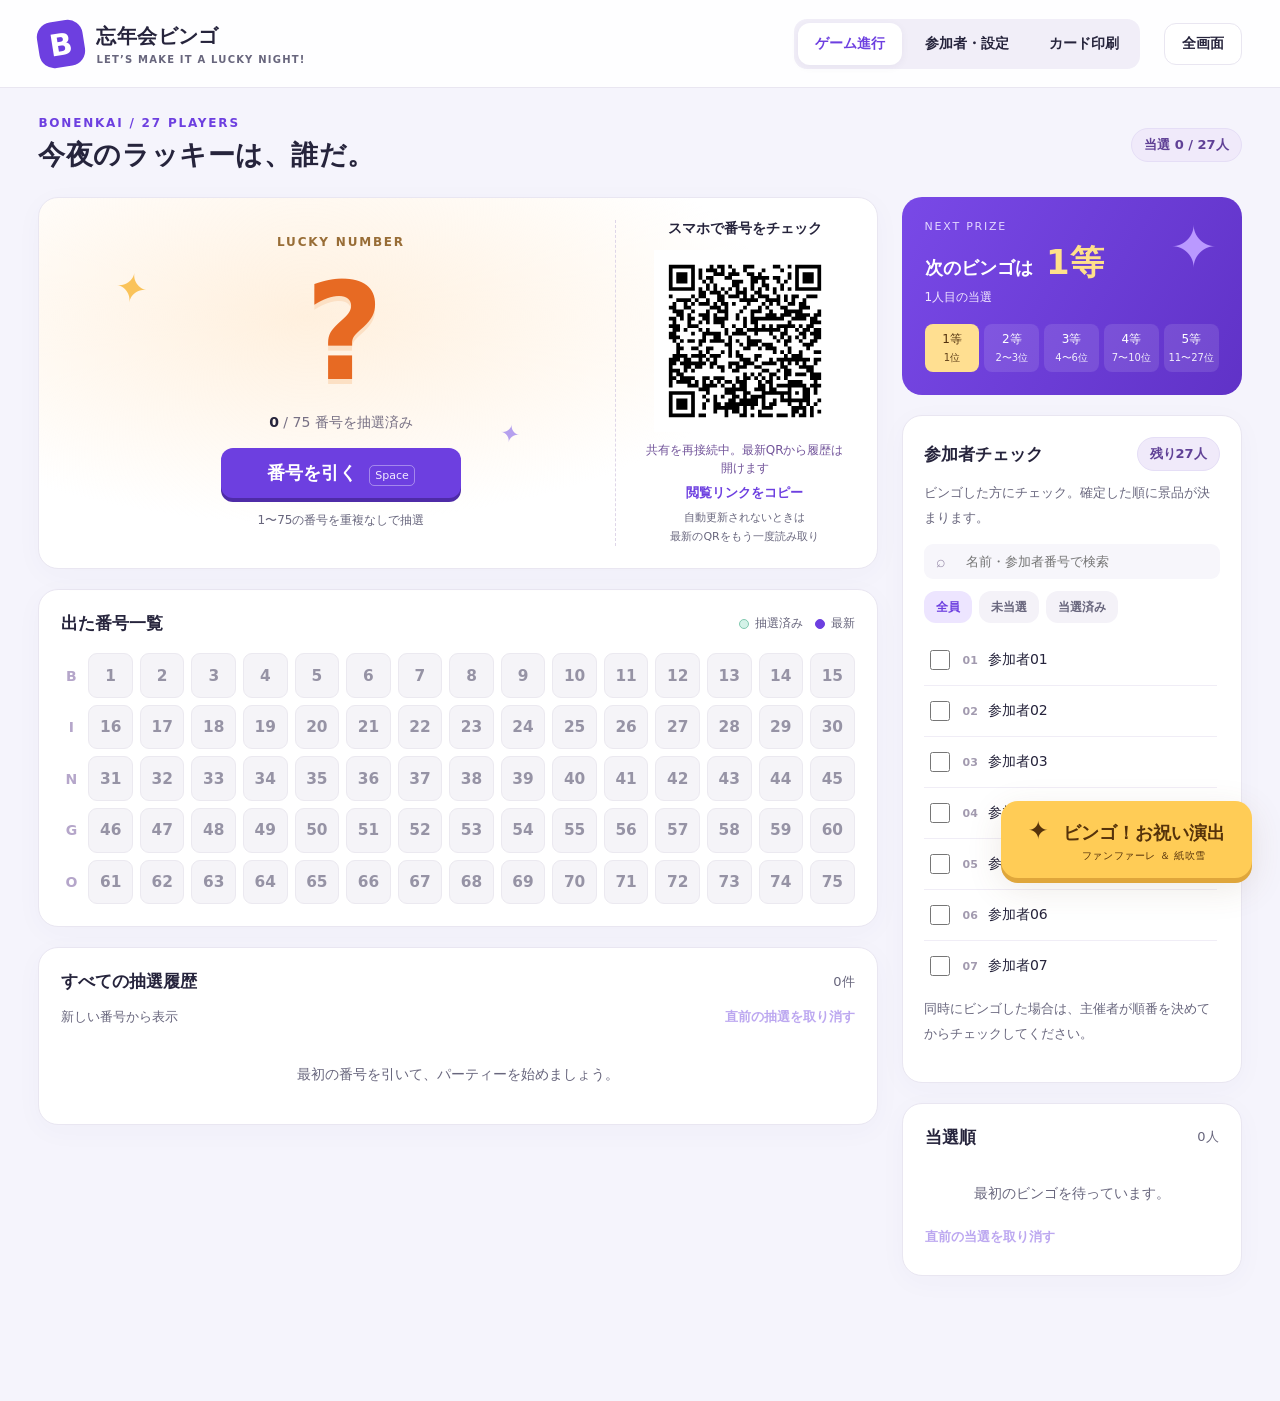
==== index.html @ 92c91f82 "Add files via upload" ====
<!doctype html>
<html lang="ja">
<head><meta charset="utf-8"><meta name="viewport" content="width=device-width, initial-scale=1"><meta name="theme-color" content="#6d3fe0"><title>忘年会ビンゴ PARTY BINGO</title><link rel="stylesheet" href="style.css"></head>
<body>
<header class="topbar"><a class="brand" href="./" aria-label="忘年会ビンゴ ホーム"><span class="brand-icon">B</span><span>忘年会ビンゴ<small>LET’S MAKE IT A LUCKY NIGHT!</small></span></a><nav aria-label="画面切り替え"><button class="active" data-view="game">ゲーム進行</button><button data-view="setup">参加者・設定</button><button data-view="print">カード印刷</button></nav><button id="fullscreen" class="quiet">全画面</button></header>
<div id="notice" role="status" hidden></div>
<main id="host" hidden>
<section id="game" class="view active">
<div class="page-heading"><div><p class="eyebrow">BONENKAI / 27 PLAYERS</p><h1>今夜のラッキーは、誰だ。</h1></div><span id="progress" class="pill">当選 0 / 27人</span></div>
<div class="game-grid"><div class="main-column">
<section class="stage panel" aria-label="抽選"><div class="stage-number"><span class="eyebrow">LUCKY NUMBER</span><div id="ball" aria-live="polite">?</div><div class="stage-caption"><span id="drawCount">0</span> / 75 番号を抽選済み</div><button id="draw" class="primary">番号を引く <kbd>Space</kbd></button><small id="drawHint">1〜75の番号を重複なしで抽選</small></div><div class="share-box"><p class="share-title">スマホで番号をチェック</p><div id="qr" aria-label="参加者用番号履歴のQRコード"></div><div id="shareState" class="share-state" role="status">共有の接続を準備中</div><button id="copyLink" class="text-button">閲覧リンクをコピー</button><small>自動更新されないときは<br>最新のQRをもう一度読み取り</small></div></section>
<section class="panel number-panel"><div class="section-head"><h2>出た番号一覧</h2><span class="key"><i></i>抽選済み <i class="latest-key"></i>最新</span></div><div id="board" class="number-board" aria-label="1から75の抽選状況"></div></section>
<section class="panel history-panel"><div class="section-head"><h2>すべての抽選履歴</h2><span id="historyCount" class="muted">0件</span></div><div class="history-toolbar"><span class="muted">新しい番号から表示</span><button id="undoDraw" class="text-button">直前の抽選を取り消す</button></div><ol id="history" class="history-list"></ol><p id="historyEmpty" class="empty">最初の番号を引いて、パーティーを始めましょう。</p></section>
</div><aside class="side-column">
<section class="next-prize"><div><p>NEXT PRIZE</p><h2 id="nextPrize">次のビンゴは <strong>1等</strong></h2><span id="nextRank">1人目の当選</span></div><span class="trophy" aria-hidden="true">✦</span><div id="prizePlan" class="prize-plan"></div></section>
<section class="panel people-panel"><div class="section-head"><h2>参加者チェック</h2><span id="remaining" class="pill">残り27人</span></div><p class="helper">ビンゴした方にチェック。確定した順に景品が決まります。</p><label class="search-wrap"><span>⌕</span><input id="search" type="search" placeholder="名前・参加者番号で検索" aria-label="参加者を検索"></label><div class="segmented"><button id="filterAll" class="active">全員</button><button id="filterWaiting">未当選</button><button id="filterWon">当選済み</button></div><div id="participants" class="participants"></div><p class="helper">同時にビンゴした場合は、主催者が順番を決めてからチェックしてください。</p></section>
<section class="panel winners-panel"><div class="section-head"><h2>当選順</h2><span id="winnerCount" class="muted">0人</span></div><ol id="winners" class="winners"></ol><button id="undoWinner" class="text-button">直前の当選を取り消す</button></section>
</aside></div>
</section>
<section id="setup" class="view"><div class="page-heading"><div><p class="eyebrow">BEFORE THE PARTY</p><h1>参加者・設定</h1></div><span class="pill">自動保存</span></div><div class="panel settings-panel"><h2>参加する27人の名前</h2><p class="helper">名前はこのブラウザーに保存されます。空欄は「参加者01」のように表示します。スマホへの共有は番号履歴だけです。</p><details><summary>名前をまとめて入力</summary><label for="bulkNames">1行に1人ずつ、27人以内で貼り付けてください。</label><textarea id="bulkNames" rows="6" placeholder="藤田&#10;田中&#10;佐藤"></textarea><button id="applyNames" class="secondary">名前を反映</button></details><div id="nameList" class="name-list"></div><p id="saved" class="helper" role="status">入力後に自動保存します。</p></div>
<div class="settings-grid"><div class="panel settings-panel"><h2>音と共有</h2><label class="switch-row"><input type="checkbox" id="sound" checked> 効果音を鳴らす</label><label class="volume-row">音量 <input type="range" id="volume" min="0" max="100" value="65"></label><button id="testSound" class="secondary">当選ファンファーレを試聴</button><hr><label for="publicURL">公開先URL（通常は空欄でOK）</label><input id="publicURL" type="url" placeholder="https://ユーザー名.github.io/リポジトリ/bingo-game/"><p class="helper">GitHub Pagesで開けば、そのURLからQRを自動生成します。PCの画面はイベント中ずっと開いておいてください。</p><button id="retryShare" class="secondary">共有の接続をやり直す</button></div>
<div class="panel settings-panel"><h2>データ管理</h2><p class="helper">PCを変更する前は、データを保存して新しいPCで読み込んでください。</p><div class="button-row"><button id="exportData" class="secondary">データを保存</button><button id="importData" class="secondary">データを読み込む</button><input id="importFile" type="file" accept=".json,application/json" hidden></div><hr><button id="resetResults" class="danger">抽選・当選結果をリセット</button><p class="helper">参加者名・印刷カードは残ります。</p><button id="resetPeople" class="danger">参加者データをリセット</button><p class="helper">参加者名と当選記録を消去。抽選履歴とカードは残ります。</p><button id="resetAll" class="danger">すべてリセット</button><p class="helper">名前・抽選・当選記録を消去し、カードも作り直します。</p></div></div></section>
<section id="print" class="view"><div class="page-heading no-print"><div><p class="eyebrow">READY TO PLAY</p><h1>27人分のビンゴカード</h1></div><button id="printBtn" class="primary">カードを印刷</button></div><p class="helper no-print">市販の紙カードでも遊べます。こちらはA4縦・1ページ9枚、全3ページ用です。印刷倍率100%・ヘッダーとフッターをオフにしてください。</p><div id="printArea"></div></section>
<button id="celebrate" class="celebrate"><span aria-hidden="true">✦</span> ビンゴ！お祝い演出<small>ファンファーレ ＆ 紙吹雪</small></button>
</main>
<main id="viewer" hidden><div class="viewer-heading"><p class="eyebrow">PARTY BINGO / LIVE NUMBERS</p><h1>忘年会ビンゴ</h1><p>出た番号を、ここでチェック。</p></div><section class="panel viewer-current"><span class="eyebrow">LATEST NUMBER</span><strong id="viewerBall">?</strong><span id="viewerCount">0 / 75</span></section><p id="viewerStatus" class="viewer-status" role="status"></p><p id="updated" class="helper"></p><button id="viewerRetry" class="secondary">接続をやり直す</button><section class="panel number-panel"><div class="section-head"><h2>出た番号一覧</h2></div><div id="viewerBoard" class="number-board"></div></section><section class="panel history-panel"><div class="section-head"><h2>すべての抽選履歴</h2><span id="viewerHistoryCount"></span></div><p class="helper">新しい番号から表示</p><ol id="viewerHistory" class="history-list"></ol></section><p class="helper">当選したら司会者へお知らせください。<br>ここから当選登録や抽選操作はできません。</p></main>
<dialog id="confirmDialog"><form method="dialog"><span class="dialog-star" aria-hidden="true">✦</span><h2 id="dialogTitle"></h2><p id="dialogText"></p><div class="button-row"><button value="cancel" class="secondary">キャンセル</button><button value="ok" id="dialogOK" class="primary">確定する</button></div></form></dialog>
<div id="celebration" hidden aria-live="polite"><div class="celebration-card"><p>CONGRATULATIONS!</p><strong>BINGO!</strong><h2 id="celebrationName"></h2><span id="celebrationPrize"></span><button id="closeCelebration" class="secondary">閉じる</button></div></div><canvas id="confetti" aria-hidden="true"></canvas>
<script src="vendor/qrcode.js"></script><script src="vendor/peerjs.min.js"></script><script type="module" src="app.mjs"></script>
</body></html>
---- style.css ----
:root{--ink:#26243c;--muted:#68667d;--purple:#6d3fe0;--line:#e9e6f1;--orange:#ff9648;--teal:#137967;--shadow:0 6px 28px #44337408;font-family:"Noto Sans JP","Yu Gothic",Meiryo,system-ui,sans-serif;color:var(--ink);font-size:16px}*{box-sizing:border-box}body{margin:0;background:#f5f4fc;background-image:radial-gradient(#d7d1ef 0.7px,transparent .7px);background-size:20px 20px}button,input,textarea{font:inherit}button,a,input,textarea,summary{-webkit-tap-highlight-color:transparent}button{cursor:pointer;border:0;border-radius:12px;font-weight:700;transition:transform .15s,background .15s;min-height:42px;padding:10px 17px;color:var(--ink);background:#eeeaf8}button:hover{filter:brightness(.97);transform:translateY(-1px)}button:active{transform:translateY(0)}button:disabled{opacity:.45;cursor:not-allowed;transform:none}button:focus-visible,a:focus-visible,input:focus-visible,summary:focus-visible{outline:3px solid #bc7c00;outline-offset:3px}input,textarea{border:1px solid #d7d2e5;border-radius:9px;padding:10px 12px;min-width:0;background:white;color:var(--ink)}input[type=checkbox]{width:20px;height:20px;accent-color:var(--purple);flex-shrink:0}input[type=range]{padding:0;accent-color:var(--purple)}[hidden]{display:none!important}.topbar{min-height:88px;border-bottom:1px solid var(--line);background:#ffffffed;display:flex;align-items:center;gap:24px;padding:16px 3vw}.brand{text-decoration:none;color:var(--ink);display:flex;align-items:center;gap:12px;font-size:20px;font-weight:900;letter-spacing:.02em}.brand-icon{width:46px;height:46px;background:var(--purple);color:white;border-radius:15px;display:grid;place-items:center;font-size:30px;transform:rotate(-9deg)}.brand small{display:block;font-size:10px;letter-spacing:.12em;color:var(--muted);margin-top:4px}.topbar nav{display:flex;gap:6px;margin-left:auto;padding:4px;border-radius:13px;background:#f1eef8}.topbar nav button{background:transparent;font-size:14px}.topbar nav button.active{background:white;box-shadow:0 2px 8px #35225c0e;color:var(--purple)}.quiet{background:white;font-size:14px;border:1px solid var(--line)}main{max-width:1510px;margin:auto;padding:28px 3vw 125px}.page-heading{display:flex;align-items:center;justify-content:space-between;gap:15px;margin-bottom:24px}.eyebrow{font-size:12px;letter-spacing:.15em;color:var(--purple);font-weight:800;margin:0 0 7px}h1{font-size:27px;letter-spacing:.02em;margin:0}h2{font-size:17px;margin:0}.pill{border:1px solid #e5def6;background:#f0eafa;border-radius:50px;padding:7px 12px;font-size:13px;white-space:nowrap;color:#604196;font-weight:700}.game-grid{display:grid;grid-template-columns:minmax(0,1fr) 340px;gap:24px;align-items:start}.main-column,.side-column{display:flex;flex-direction:column;gap:20px}.panel{background:#fff;border:1px solid var(--line);border-radius:20px;box-shadow:var(--shadow);padding:22px}.stage{display:grid;grid-template-columns:minmax(0,1fr) 234px;min-height:338px;padding:22px 28px;background:radial-gradient(ellipse at 32% 32%,#fff0de,transparent 58%),#fff;position:relative;overflow:hidden}.stage:before,.stage:after{content:'✦';position:absolute;color:#fac35a;font-size:40px;left:9%;top:18%;transform:rotate(10deg);pointer-events:none}.stage:after{left:55%;top:60%;font-size:24px;color:#b5a0ee}.stage-number{text-align:center;display:flex;align-items:center;flex-direction:column;justify-content:center}.stage-number .eyebrow{color:#986d36;font-size:12px}#ball{font-size:136px;line-height:1.12;font-weight:900;letter-spacing:-.05em;color:#e76a23;text-shadow:0 5px 0 #fce0c4;min-height:154px;font-variant-numeric:tabular-nums}.stage-caption{font-size:14px;color:#777084;margin:4px 0 16px}.stage-caption span{font-weight:800;color:var(--ink)}.primary{background:var(--purple);color:white;box-shadow:0 4px 0 #4e2ba7}.stage .primary{width:240px;font-size:18px;min-height:50px}kbd{font:11px system-ui;border:1px solid #ffffff60;border-radius:5px;padding:3px 5px;color:#f2ebff;margin-left:12px}.stage small{font-size:12px;color:var(--muted);margin-top:12px;line-height:1.7}#ball.rolling{animation:shake .13s infinite alternate}@keyframes shake{from{transform:rotate(-4deg)}to{transform:rotate(4deg)}}.share-box{text-align:center;border-left:1px dashed #ded6e8;padding-left:25px;display:flex;align-items:center;justify-content:center;flex-direction:column}.share-title{font-size:14px;font-weight:800;margin:0 0 12px}#qr{width:182px;height:182px;background:#fff;display:grid;place-items:center}#qr svg{width:100%;height:100%;display:block}.share-state{color:#72549a;font-size:12px;margin-top:9px;line-height:1.5}.text-button{padding:6px 0;min-height:32px;background:none;color:var(--purple);font-size:13px;box-shadow:none}.share-box small{margin:0;font-size:11px}.section-head{display:flex;align-items:center;justify-content:space-between;gap:10px;margin-bottom:18px}.key{font-size:12px;color:var(--muted);display:flex;align-items:center;gap:6px;white-space:nowrap}.key i{display:inline-block;width:10px;height:10px;background:#d4f2e8;border:1px solid #82c9b0;border-radius:50%}.key .latest-key{background:var(--purple);border-color:var(--purple);margin-left:6px}.number-board{display:grid;grid-template-columns:20px repeat(15,minmax(0,1fr));gap:7px}.group-letter{font-size:14px;font-weight:900;display:grid;place-items:center;color:#b5a6ca}.num{aspect-ratio:1;display:flex;align-items:center;justify-content:center;background:#f5f4f8;border:1px solid #ebe9f0;border-radius:9px;font-size:clamp(12px,1.2vw,18px);font-weight:750;color:#9693a5;font-variant-numeric:tabular-nums}.num.on{background:#d7f4e9;border-color:#9fdcc8;color:#176f5b}.num.latest{background:var(--purple);color:#fff;border-color:var(--purple);box-shadow:0 2px 8px #6d3fe037}.muted{color:var(--muted);font-size:13px}.history-toolbar{display:flex;align-items:center;justify-content:space-between;margin:-10px 0 15px;gap:10px}.history-list{display:flex;flex-wrap:wrap;gap:9px;list-style:none;padding:0;margin:0}.history-list li{width:48px;text-align:center;background:#f6f4fc;border:1px solid var(--line);border-radius:10px;padding:6px}.history-list b{display:block;font-size:19px}.history-list small{font-size:10px;color:var(--muted);display:block;margin-bottom:1px}.history-list li:first-child{background:#ede5ff;border-color:#d2bdfb;color:var(--purple)}.empty{font-size:14px;color:var(--muted);text-align:center;padding:18px 0;margin:0}.next-prize{background:linear-gradient(120deg,#7949e7,#6032c7);border-radius:20px;color:white;padding:23px;position:relative;overflow:hidden}.next-prize p{font-size:11px;letter-spacing:.16em;margin:0 0 7px;color:#e3d7ff}.next-prize h2{font-size:18px}.next-prize strong{font-size:34px;color:#ffe08a;padding-left:7px}.next-prize span{font-size:12px;color:#f2e7ff}.next-prize .trophy{position:absolute;right:24px;top:22px;font-size:57px;color:#ba99ff;line-height:1}.prize-plan{display:flex;gap:5px;margin-top:18px}.prize-plan div{background:#ffffff1c;border-radius:8px;padding:7px 2px;flex:1;text-align:center;font-size:12px}.prize-plan div.current{background:#ffdf91;color:#52320f}.prize-plan small{display:block;font-size:10px;margin-top:3px;opacity:.9}.helper{font-size:13px;color:var(--muted);line-height:1.9;margin:10px 0 14px}.people-panel .section-head{margin-bottom:8px}.people-panel{padding:21px}.search-wrap{display:flex;gap:8px;align-items:center;background:#f7f6fb;border-radius:9px;padding-left:12px;color:#9c90ad}.search-wrap input{width:100%;border:0;background:transparent;font-size:13px}.segmented{display:flex;gap:7px;margin:12px 0}.segmented button{min-height:32px;padding:5px 12px;font-size:12px;background:#f4f2f8;color:var(--muted)}.segmented button.active{color:var(--purple);background:#ede5ff}.participants{max-height:352px;overflow-y:auto;scrollbar-width:thin;scrollbar-color:#d4c9e9 transparent;padding-right:3px}.person{display:flex;align-items:center;gap:10px;min-height:51px;border-bottom:1px solid #f0edf6;padding:9px 2px;cursor:pointer}.person:last-child{border:0}.person .person-no{font-size:11px;color:#a29aaf;font-weight:750}.person .person-name{font-size:14px;flex:1;overflow-wrap:anywhere}.person .won-label{font-size:11px;color:var(--teal);white-space:nowrap}.person.won{background:#f6fcf9;cursor:default}.person.won .person-name{color:#727582}.winners{list-style:none;padding:0;margin:0;max-height:280px;overflow:auto}.winners li{display:flex;align-items:center;gap:10px;border-bottom:1px solid var(--line);padding:10px 0;font-size:14px}.rank{font-size:12px;color:var(--muted);width:30px}.prize-badge{background:#f1eaff;color:var(--purple);padding:4px 8px;border-radius:7px;font-size:12px;font-weight:800;white-space:nowrap}.prize-badge.p1{background:#fff0c1;color:#8e5900}.winner-name{flex:1;overflow-wrap:anywhere}.celebrate{position:fixed;right:28px;bottom:22px;background:#ffcc56;color:#56330b;padding:15px 27px;border-radius:17px;box-shadow:0 5px 0 #dfa63b,0 10px 35px #6f4f3020;z-index:10;font-size:18px}.celebrate>span{font-size:25px;margin-right:8px}.celebrate small{display:block;font-size:10px;letter-spacing:.06em;margin:4px 0 0 35px;font-weight:500}.view{display:none}.view.active{display:block}.settings-panel{margin-bottom:22px}.settings-panel h2{margin-bottom:12px}.settings-panel>label{display:block;font-size:14px;margin:12px 0}.settings-panel input[type=url]{width:100%;font-size:13px}.settings-panel .danger{display:block;font-size:13px}.settings-grid{display:grid;grid-template-columns:1fr 1fr;gap:22px}.name-list{display:grid;grid-template-columns:repeat(3,1fr);gap:14px 26px;margin-top:24px}.name-row{display:flex;gap:12px;align-items:center;font-size:13px}.name-row span{color:var(--purple);font-weight:750}.name-row input{width:100%;font-size:14px}.secondary{background:#eee9f9;color:#62409a;font-size:14px;box-shadow:none}.danger{background:#fff0f1;color:#af3752;box-shadow:none}.button-row{display:flex;gap:12px;flex-wrap:wrap}.switch-row,.volume-row{display:flex!important;align-items:center;gap:10px}.volume-row input{width:200px}hr{border:0;border-top:1px solid var(--line);margin:24px 0}details{background:#f7f5fc;padding:16px;border-radius:12px;font-size:14px}summary{cursor:pointer;font-weight:700;color:var(--purple)}details label{display:block;margin-top:14px;font-size:13px}textarea{display:block;width:100%;margin:12px 0}.no-print{margin-bottom:20px}#printArea{display:grid;gap:20px}.print-sheet{display:grid;grid-template-columns:repeat(3,1fr);gap:15px}.pcard{padding:12px;background:white;border:1px solid #b6adc4;border-radius:8px;break-inside:avoid}.phead{text-align:center;font-size:14px;font-weight:800;margin-bottom:7px}.pname{font-size:12px;min-height:20px;overflow-wrap:anywhere}.pcard table{width:100%;border-collapse:collapse;table-layout:fixed}.pcard td,.pcard th{border:1px solid #ccc;text-align:center;height:32px;font-size:14px}.pcard th{background:#eee8f8}.pcard .free{font-size:10px;color:var(--purple)}#notice{position:sticky;top:0;background:#fff0c7;border-bottom:1px solid #ebc975;padding:12px 5vw;z-index:40;font-size:14px}dialog{border:1px solid var(--line);border-radius:24px;padding:30px;width:min(450px,90vw);box-shadow:0 20px 100px #33245833}dialog::backdrop{background:#26203a70;backdrop-filter:blur(4px)}dialog h2{font-size:23px;margin:10px 0}dialog p{white-space:pre-line;line-height:1.9;color:var(--muted);font-size:15px;margin-bottom:25px;overflow-wrap:anywhere}.dialog-star{font-size:38px;color:#e5a13f}dialog .button-row{justify-content:flex-end}#confetti{position:fixed;inset:0;width:100%;height:100%;pointer-events:none;z-index:100}#celebration{position:fixed;inset:0;background:#3e286383;backdrop-filter:blur(7px);z-index:90;display:grid;place-items:center}.celebration-card{background:radial-gradient(circle at top,#fff1cb,white 70%);border:7px solid #ffdc7a;border-radius:30px;padding:40px;text-align:center;box-shadow:0 0 100px #f9d35560;width:min(650px,90vw)}.celebration-card>p{font-size:14px;letter-spacing:.2em;color:#9a732a}.celebration-card>strong{font-size:clamp(60px,10vw,120px);font-weight:950;color:var(--purple);letter-spacing:-.05em;line-height:1.3}.celebration-card h2{font-size:29px;overflow-wrap:anywhere}.celebration-card>span{display:block;font-size:25px;color:#b67509;margin:16px}.celebration-card button{margin-top:20px}.viewer-heading{text-align:center;margin:15px 0 28px}.viewer-heading h1{font-size:28px}.viewer-heading>p:last-child{color:var(--muted);font-size:14px}#viewer{max-width:960px;text-align:center;padding-bottom:50px}#viewer .panel{margin:20px 0;text-align:left}.viewer-current{display:flex;align-items:center;flex-direction:column;background:radial-gradient(circle at center,#fff0df,white)}.viewer-current strong{font-size:110px;color:#e76a23;line-height:1.3}.viewer-current>span:last-child{color:var(--muted);font-size:14px}.viewer-status{font-size:14px;font-weight:700;line-height:1.9}.viewer-status.live{color:var(--teal)}.viewer-status.stale{color:#9c670b}#viewer .history-list{justify-content:center}.viewer-mode .topbar{display:none}#updated{font-size:12px}
@media(min-width:1600px){.num{font-size:19px}}
@media(max-width:1180px){.game-grid{grid-template-columns:minmax(0,1fr) 310px;gap:17px}.stage{grid-template-columns:1fr 200px;padding:20px 14px}.share-box{padding-left:12px}#qr{width:165px;height:165px}.stage .primary{width:200px}.number-board{gap:4px}.number-panel{padding:20px 14px}.num{border-radius:6px;font-size:12px}}
@media(max-width:950px){.topbar{gap:15px;flex-wrap:wrap}.brand{font-size:18px}.topbar nav{order:3;width:100%;justify-content:center}.topbar>.quiet{margin-left:auto}.game-grid{grid-template-columns:1fr}.side-column{display:grid;grid-template-columns:1fr 1fr;align-items:start}.next-prize{grid-column:1/-1}.people-panel{grid-row:2/4}.number-board{gap:7px}.num{font-size:16px}.settings-grid{grid-template-columns:1fr}.name-list{grid-template-columns:repeat(2,1fr)}.stage{grid-template-columns:1fr 234px}.participants{max-height:500px}.share-box{padding-left:24px}#qr{width:182px;height:182px}}
@media(max-width:580px){main{padding:23px 15px 125px}.topbar{padding:14px 15px}.brand small{font-size:8px}.page-heading{margin-bottom:20px;align-items:flex-end}h1{font-size:21px}.page-heading .eyebrow{font-size:10px}.page-heading>.pill{font-size:11px}.stage{grid-template-columns:1fr;gap:24px;padding:23px 18px}.share-box{border-left:0;border-top:1px dashed #ded6e8;padding:20px 0 0}.stage:after{top:28%;left:75%}.stage .primary{width:230px}.share-title{margin-bottom:9px}.side-column{display:flex}.panel{border-radius:16px}.number-panel{padding:17px 12px}.number-board{grid-template-columns:repeat(5,minmax(0,1fr));gap:6px}.group-letter{display:none}.num{aspect-ratio:1.1;font-size:21px;border-radius:9px}.num[data-group="0"]{grid-column:1}.num[data-group="1"]{grid-column:2}.num[data-group="2"]{grid-column:3}.num[data-group="3"]{grid-column:4}.num[data-group="4"]{grid-column:5}.num{grid-row:var(--r)}.key{font-size:10px;gap:4px}.section-head h2{font-size:15px}.history-panel{padding:18px}.history-toolbar{flex-wrap:wrap;margin-top:0}.name-list{grid-template-columns:1fr;gap:12px}.celebrate{right:15px;bottom:16px;font-size:16px;padding:12px 20px}.participants{max-height:420px}.print-sheet{grid-template-columns:1fr}.button-row{gap:10px}.settings-panel{padding:20px}.topbar nav button{font-size:13px;padding:9px 13px}#viewer{padding:20px 12px 40px}#viewer .number-board{grid-template-columns:repeat(5,minmax(0,1fr))}.celebration-card{padding:26px 16px}}
@media(prefers-reduced-motion:reduce){*,*::before,*::after{animation:none!important;transition:none!important}}
@page{size:A4 portrait;margin:8mm}
@media print{body{background:white;color:#000}.topbar,#notice,#game,#setup,.no-print,.celebrate,dialog,#celebration,#confetti{display:none!important}#host,#print{display:block!important}main{max-width:none;padding:0;margin:0}#printArea{display:block}.print-sheet{display:grid;grid-template-columns:repeat(3,1fr);grid-template-rows:repeat(3,1fr);gap:5mm;height:277mm;break-after:page}.print-sheet:last-child{break-after:auto}.pcard{padding:2mm;border:1px solid #555;border-radius:0;height:89mm;overflow:hidden}.pcard td,.pcard th{height:10mm;font-size:13px;color:black}.pcard th{height:6mm}.phead{font-size:11px;margin:1mm 0 2mm}.pname{font-size:10px;height:8mm;overflow:hidden}.pcard .free{color:black;font-size:9px}}
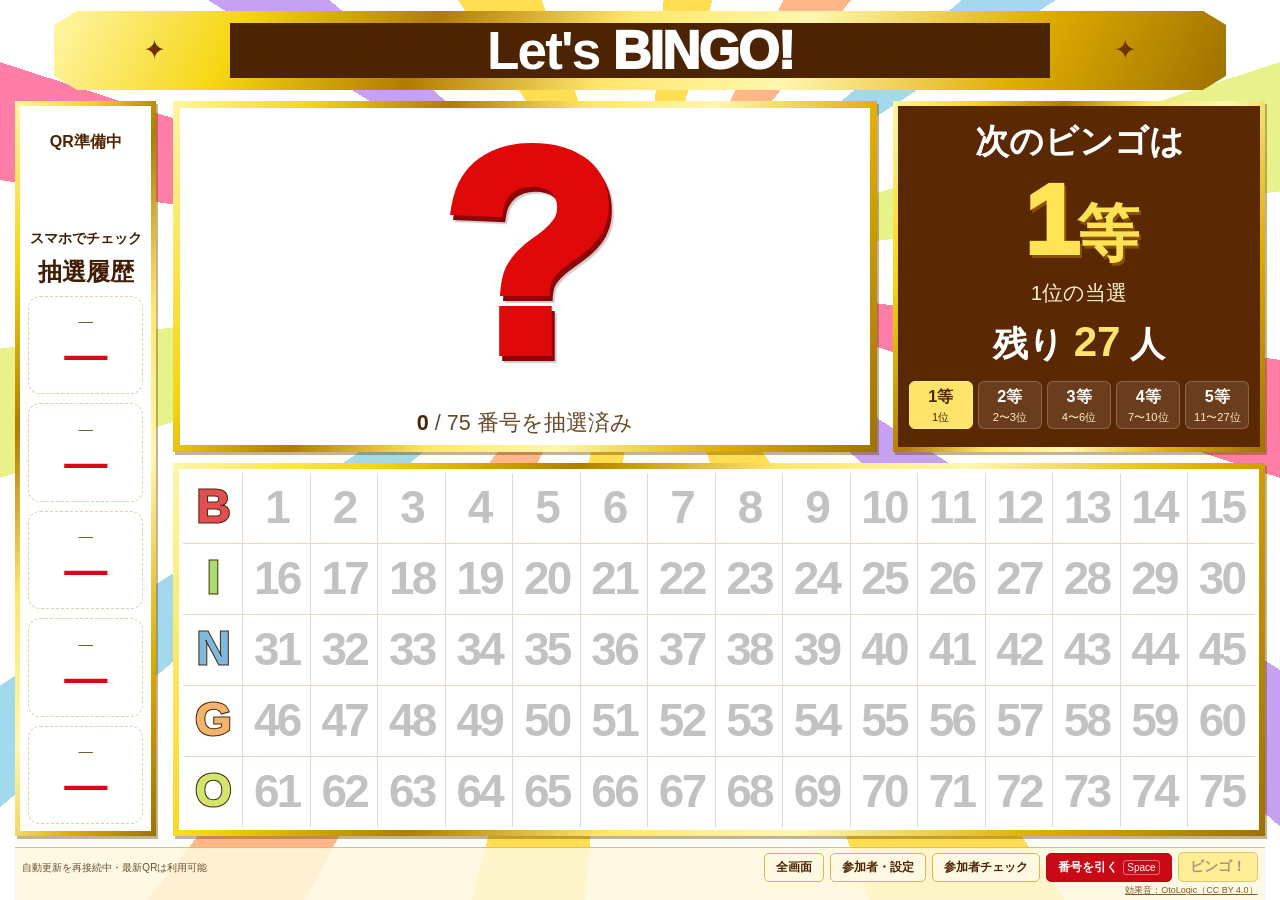
==== commit b4b5c4bd: "Add files via upload" ====
--- a/index.html
+++ b/index.html
@@ -1,30 +1,22 @@
 <!doctype html>
 <html lang="ja">
-<head><meta charset="utf-8"><meta name="viewport" content="width=device-width, initial-scale=1"><meta name="theme-color" content="#6d3fe0"><title>忘年会ビンゴ PARTY BINGO</title><link rel="stylesheet" href="style.css"></head>
+<head><meta charset="utf-8"><meta name="viewport" content="width=device-width, initial-scale=1"><meta name="theme-color" content="#cf0714"><meta name="description" content="忘年会の27人用ビンゴ。スクリーン表示・手動当選チェック・スマホでの番号と参加者状況確認。"><title>忘年会ビンゴ | Let's BINGO!</title><link rel="icon" href="data:,"><link rel="stylesheet" href="style.css"></head>
 <body>
-<header class="topbar"><a class="brand" href="./" aria-label="忘年会ビンゴ ホーム"><span class="brand-icon">B</span><span>忘年会ビンゴ<small>LET’S MAKE IT A LUCKY NIGHT!</small></span></a><nav aria-label="画面切り替え"><button class="active" data-view="game">ゲーム進行</button><button data-view="setup">参加者・設定</button><button data-view="print">カード印刷</button></nav><button id="fullscreen" class="quiet">全画面</button></header>
-<div id="notice" role="status" hidden></div>
-<main id="host" hidden>
-<section id="game" class="view active">
-<div class="page-heading"><div><p class="eyebrow">BONENKAI / 27 PLAYERS</p><h1>今夜のラッキーは、誰だ。</h1></div><span id="progress" class="pill">当選 0 / 27人</span></div>
-<div class="game-grid"><div class="main-column">
-<section class="stage panel" aria-label="抽選"><div class="stage-number"><span class="eyebrow">LUCKY NUMBER</span><div id="ball" aria-live="polite">?</div><div class="stage-caption"><span id="drawCount">0</span> / 75 番号を抽選済み</div><button id="draw" class="primary">番号を引く <kbd>Space</kbd></button><small id="drawHint">1〜75の番号を重複なしで抽選</small></div><div class="share-box"><p class="share-title">スマホで番号をチェック</p><div id="qr" aria-label="参加者用番号履歴のQRコード"></div><div id="shareState" class="share-state" role="status">共有の接続を準備中</div><button id="copyLink" class="text-button">閲覧リンクをコピー</button><small>自動更新されないときは<br>最新のQRをもう一度読み取り</small></div></section>
-<section class="panel number-panel"><div class="section-head"><h2>出た番号一覧</h2><span class="key"><i></i>抽選済み <i class="latest-key"></i>最新</span></div><div id="board" class="number-board" aria-label="1から75の抽選状況"></div></section>
-<section class="panel history-panel"><div class="section-head"><h2>すべての抽選履歴</h2><span id="historyCount" class="muted">0件</span></div><div class="history-toolbar"><span class="muted">新しい番号から表示</span><button id="undoDraw" class="text-button">直前の抽選を取り消す</button></div><ol id="history" class="history-list"></ol><p id="historyEmpty" class="empty">最初の番号を引いて、パーティーを始めましょう。</p></section>
-</div><aside class="side-column">
-<section class="next-prize"><div><p>NEXT PRIZE</p><h2 id="nextPrize">次のビンゴは <strong>1等</strong></h2><span id="nextRank">1人目の当選</span></div><span class="trophy" aria-hidden="true">✦</span><div id="prizePlan" class="prize-plan"></div></section>
-<section class="panel people-panel"><div class="section-head"><h2>参加者チェック</h2><span id="remaining" class="pill">残り27人</span></div><p class="helper">ビンゴした方にチェック。確定した順に景品が決まります。</p><label class="search-wrap"><span>⌕</span><input id="search" type="search" placeholder="名前・参加者番号で検索" aria-label="参加者を検索"></label><div class="segmented"><button id="filterAll" class="active">全員</button><button id="filterWaiting">未当選</button><button id="filterWon">当選済み</button></div><div id="participants" class="participants"></div><p class="helper">同時にビンゴした場合は、主催者が順番を決めてからチェックしてください。</p></section>
-<section class="panel winners-panel"><div class="section-head"><h2>当選順</h2><span id="winnerCount" class="muted">0人</span></div><ol id="winners" class="winners"></ol><button id="undoWinner" class="text-button">直前の当選を取り消す</button></section>
-</aside></div>
-</section>
-<section id="setup" class="view"><div class="page-heading"><div><p class="eyebrow">BEFORE THE PARTY</p><h1>参加者・設定</h1></div><span class="pill">自動保存</span></div><div class="panel settings-panel"><h2>参加する27人の名前</h2><p class="helper">名前はこのブラウザーに保存されます。空欄は「参加者01」のように表示します。スマホへの共有は番号履歴だけです。</p><details><summary>名前をまとめて入力</summary><label for="bulkNames">1行に1人ずつ、27人以内で貼り付けてください。</label><textarea id="bulkNames" rows="6" placeholder="藤田&#10;田中&#10;佐藤"></textarea><button id="applyNames" class="secondary">名前を反映</button></details><div id="nameList" class="name-list"></div><p id="saved" class="helper" role="status">入力後に自動保存します。</p></div>
-<div class="settings-grid"><div class="panel settings-panel"><h2>音と共有</h2><label class="switch-row"><input type="checkbox" id="sound" checked> 効果音を鳴らす</label><label class="volume-row">音量 <input type="range" id="volume" min="0" max="100" value="65"></label><button id="testSound" class="secondary">当選ファンファーレを試聴</button><hr><label for="publicURL">公開先URL（通常は空欄でOK）</label><input id="publicURL" type="url" placeholder="https://ユーザー名.github.io/リポジトリ/bingo-game/"><p class="helper">GitHub Pagesで開けば、そのURLからQRを自動生成します。PCの画面はイベント中ずっと開いておいてください。</p><button id="retryShare" class="secondary">共有の接続をやり直す</button></div>
-<div class="panel settings-panel"><h2>データ管理</h2><p class="helper">PCを変更する前は、データを保存して新しいPCで読み込んでください。</p><div class="button-row"><button id="exportData" class="secondary">データを保存</button><button id="importData" class="secondary">データを読み込む</button><input id="importFile" type="file" accept=".json,application/json" hidden></div><hr><button id="resetResults" class="danger">抽選・当選結果をリセット</button><p class="helper">参加者名・印刷カードは残ります。</p><button id="resetPeople" class="danger">参加者データをリセット</button><p class="helper">参加者名と当選記録を消去。抽選履歴とカードは残ります。</p><button id="resetAll" class="danger">すべてリセット</button><p class="helper">名前・抽選・当選記録を消去し、カードも作り直します。</p></div></div></section>
-<section id="print" class="view"><div class="page-heading no-print"><div><p class="eyebrow">READY TO PLAY</p><h1>27人分のビンゴカード</h1></div><button id="printBtn" class="primary">カードを印刷</button></div><p class="helper no-print">市販の紙カードでも遊べます。こちらはA4縦・1ページ9枚、全3ページ用です。印刷倍率100%・ヘッダーとフッターをオフにしてください。</p><div id="printArea"></div></section>
-<button id="celebrate" class="celebrate"><span aria-hidden="true">✦</span> ビンゴ！お祝い演出<small>ファンファーレ ＆ 紙吹雪</small></button>
+<div id="hostApp" hidden>
+<header class="show-title"><span class="title-star" aria-hidden="true">✦</span><h1>Let's <b>BINGO!</b></h1><span class="title-star" aria-hidden="true">✦</span></header>
+<main id="gameView" class="game-screen">
+<aside class="history-rail gold-frame"><div class="qr-block"><button id="enlargeQR" class="qr-button" aria-label="スマホ用QRコードを大きく表示"><span id="qr"></span></button><p>スマホでチェック</p></div><h2>抽選履歴</h2><ol id="history" class="recent-history" aria-label="直近5回の抽選履歴"></ol></aside>
+<section class="number-stage gold-frame" aria-label="最新の抽選番号"><div id="ball" class="big-number" aria-live="polite">?</div><p class="draw-counter"><strong id="drawCount">0</strong><span> / 75 番号を抽選済み</span></p></section>
+<section class="prize-panel gold-frame"><h2 id="nextLabel">次のビンゴは</h2><div id="nextPrize" class="next-grade">1<span>等</span></div><p id="nextRank" class="next-rank">1位の当選</p><p id="remaining" class="remaining">残り <strong>27</strong> 人</p><div id="prizePlan" class="prize-plan" aria-label="景品の当選順位"></div></section>
+<section class="board-frame gold-frame" aria-label="出た番号一覧"><div id="board" class="number-board" aria-label="1から75の番号一覧"></div></section>
 </main>
-<main id="viewer" hidden><div class="viewer-heading"><p class="eyebrow">PARTY BINGO / LIVE NUMBERS</p><h1>忘年会ビンゴ</h1><p>出た番号を、ここでチェック。</p></div><section class="panel viewer-current"><span class="eyebrow">LATEST NUMBER</span><strong id="viewerBall">?</strong><span id="viewerCount">0 / 75</span></section><p id="viewerStatus" class="viewer-status" role="status"></p><p id="updated" class="helper"></p><button id="viewerRetry" class="secondary">接続をやり直す</button><section class="panel number-panel"><div class="section-head"><h2>出た番号一覧</h2></div><div id="viewerBoard" class="number-board"></div></section><section class="panel history-panel"><div class="section-head"><h2>すべての抽選履歴</h2><span id="viewerHistoryCount"></span></div><p class="helper">新しい番号から表示</p><ol id="viewerHistory" class="history-list"></ol></section><p class="helper">当選したら司会者へお知らせください。<br>ここから当選登録や抽選操作はできません。</p></main>
-<dialog id="confirmDialog"><form method="dialog"><span class="dialog-star" aria-hidden="true">✦</span><h2 id="dialogTitle"></h2><p id="dialogText"></p><div class="button-row"><button value="cancel" class="secondary">キャンセル</button><button value="ok" id="dialogOK" class="primary">確定する</button></div></form></dialog>
-<div id="celebration" hidden aria-live="polite"><div class="celebration-card"><p>CONGRATULATIONS!</p><strong>BINGO!</strong><h2 id="celebrationName"></h2><span id="celebrationPrize"></span><button id="closeCelebration" class="secondary">閉じる</button></div></div><canvas id="confetti" aria-hidden="true"></canvas>
-<script src="vendor/qrcode.js"></script><script src="vendor/peerjs.min.js"></script><script type="module" src="app.mjs"></script>
+<section id="peopleView" class="people-screen" hidden><div class="people-heading"><h2>参加者チェック</h2><p id="peopleSummary">当選 0 / 27人</p></div><p class="operator-help">ビンゴした方にチェックを入れて当選を確定します。同時当選は主催者が順番を決めてください。</p><div id="peopleGrid" class="people-grid"></div></section>
+<footer class="operator-bar"><div class="operator-status"><span id="shareStatus" role="status">共有を準備中</span><span id="notice" role="status"></span></div><div class="operator-buttons"><button id="fullscreen">全画面</button><button id="openSettings">参加者・設定</button><button id="togglePeople" aria-pressed="false">参加者チェック</button><button id="draw" class="draw-button">番号を引く <kbd>Space</kbd></button><button id="bingo" class="bingo-button">ビンゴ！</button></div><a class="sound-credit" href="https://otologic.jp/free/se/lottery-drawing-bingo01.html" target="_blank" rel="noopener">効果音：OtoLogic（CC BY 4.0）</a></footer>
+</div>
+<main id="viewerApp" class="mobile-app" hidden><header class="show-title"><h1>Let's <b>BINGO!</b></h1></header><section class="mobile-latest gold-frame"><span>最新の番号</span><strong id="viewerBall">?</strong><p id="viewerCount">0 / 75 番号</p></section><section class="mobile-prize gold-frame"><span id="viewerNext">次のビンゴは 1等</span><span id="viewerRemaining">残り27人</span></section><div class="mobile-tabs" role="group" aria-label="表示する情報"><button id="viewerNumbersTab" class="active" aria-pressed="true">番号一覧</button><button id="viewerPeopleTab" aria-pressed="false">参加者チェック</button></div><section id="viewerNumbers"><div class="mobile-history gold-frame"><h2>抽選履歴 <small>直近5回</small></h2><ol id="viewerHistory" class="recent-history"></ol></div><section class="mobile-board-frame gold-frame"><h2>出た番号一覧</h2><div id="viewerBoard" class="number-board"></div></section></section><section id="viewerPeople" class="mobile-people gold-frame" hidden><h2>参加者チェック</h2><p>司会者が確定した当選順・等級です。</p><div id="viewerPeopleGrid"></div></section><div class="viewer-connection"><p id="viewerStatus" role="status"></p><p id="viewerUpdated"></p><button id="viewerReconnect">自動更新に再接続</button><p>更新が止まったら、会場の最新QRを読み直してください。</p></div><a class="mobile-credit" href="https://otologic.jp/free/se/lottery-drawing-bingo01.html" target="_blank" rel="noopener">効果音：OtoLogic（CC BY 4.0）</a></main>
+<dialog id="settingsDialog" class="settings-dialog gold-frame"><header class="dialog-heading"><h2>参加者・設定</h2><button id="closeSettings">閉じる</button></header><p class="settings-help">27人の名前を入力。スマホの閲覧ページにも参加者名・当選状態・等級が表示されます。</p><details><summary>名前をまとめて入力</summary><label for="bulkNames">1行1人、27人以内で貼り付け</label><textarea id="bulkNames" rows="5" placeholder="藤田&#10;田中&#10;佐藤"></textarea><button id="applyNames">名前を反映</button></details><div id="nameFields" class="name-fields"></div><p id="saveStatus" role="status">このブラウザーへ自動保存</p><div class="settings-columns"><section><h3>音・共有</h3><label class="check-label"><input id="sound" type="checkbox" checked> 効果音を鳴らす</label><label class="volume-label">音量 <input id="volume" type="range" min="0" max="100" value="75"></label><button id="testBell">「当選ベル02」を試聴</button><p class="settings-help">OtoLogic「当選ベル02-01（強）」を使用。音源を同梱しています。</p><label for="publicURL">QRの公開先URL（通常は空欄）</label><input id="publicURL" type="url" placeholder="https://ユーザー名.github.io/bingo/"><div class="button-row"><button id="copyLink">閲覧リンクをコピー</button><button id="retryShare">共有を再接続</button></div><p class="settings-help">司会者PCは開いたままにしてください。自動更新がつながらない場合も、最新QRから読み取り時点の番号・参加者状況を確認できます。</p></section><section><h3>データ管理</h3><div class="button-row"><button id="exportData">データを保存</button><button id="importData">データを読み込む</button><input id="importFile" type="file" accept=".json,application/json" hidden></div><div class="button-row"><button id="undoDraw">直前の抽選を取り消す</button><button id="undoWinner">直前の当選を取り消す</button><button id="printCards">カード印刷</button></div><hr><button id="resetResults" class="danger">抽選・当選結果をリセット</button><small>参加者名・カードは残します。</small><button id="resetPeople" class="danger">参加者データをリセット</button><small>名前・当選記録を消去。番号・カードは残します。</small><button id="resetAll" class="danger">すべてリセット</button><small>すべての記録を消去し、カードを作り直します。</small></section></div><p class="settings-help">ファイルを更新する前やPCを変更する前は、JSONのバックアップを保存してください。</p><p class="settings-help">効果音：<a href="https://otologic.jp/" target="_blank" rel="noopener">OtoLogic</a> ／ <a href="https://creativecommons.org/licenses/by/4.0/" target="_blank" rel="noopener">CC BY 4.0</a> ／ 当選ベル02-01（強）、音源の編集なし</p></dialog>
+<dialog id="confirmDialog" class="confirm-dialog gold-frame"><form method="dialog"><h2 id="confirmTitle"></h2><p id="confirmText"></p><div class="button-row"><button value="cancel">キャンセル</button><button id="confirmOK" value="ok" class="draw-button">確定</button></div></form></dialog>
+<dialog id="qrDialog" class="qr-dialog gold-frame"><h2>スマホで読み取ってください</h2><div id="largeQR"></div><p>番号・参加者名・当選状況を確認できます。</p><button id="closeQR">閉じる</button></dialog>
+<dialog id="celebration" class="celebration-dialog gold-frame"><p class="congratulations">CONGRATULATIONS!</p><strong class="bingo-heading">BINGO!</strong><h2 id="celebrationName"></h2><p id="celebrationPrize"></p><button id="closeCelebration">閉じる</button></dialog><canvas id="confetti" aria-hidden="true"></canvas><div id="printArea"></div><audio id="winnerBell" src="assets/winning-bell02.mp3" preload="auto"></audio>
+<script src="vendor/qrcode.js"></script><script src="vendor/fflate.min.js"></script><script src="vendor/peerjs.min.js"></script><script type="module" src="app.mjs"></script>
 </body></html>
--- a/style.css
+++ b/style.css
@@ -1,8 +1,7 @@
-:root{--ink:#26243c;--muted:#68667d;--purple:#6d3fe0;--line:#e9e6f1;--orange:#ff9648;--teal:#137967;--shadow:0 6px 28px #44337408;font-family:"Noto Sans JP","Yu Gothic",Meiryo,system-ui,sans-serif;color:var(--ink);font-size:16px}*{box-sizing:border-box}body{margin:0;background:#f5f4fc;background-image:radial-gradient(#d7d1ef 0.7px,transparent .7px);background-size:20px 20px}button,input,textarea{font:inherit}button,a,input,textarea,summary{-webkit-tap-highlight-color:transparent}button{cursor:pointer;border:0;border-radius:12px;font-weight:700;transition:transform .15s,background .15s;min-height:42px;padding:10px 17px;color:var(--ink);background:#eeeaf8}button:hover{filter:brightness(.97);transform:translateY(-1px)}button:active{transform:translateY(0)}button:disabled{opacity:.45;cursor:not-allowed;transform:none}button:focus-visible,a:focus-visible,input:focus-visible,summary:focus-visible{outline:3px solid #bc7c00;outline-offset:3px}input,textarea{border:1px solid #d7d2e5;border-radius:9px;padding:10px 12px;min-width:0;background:white;color:var(--ink)}input[type=checkbox]{width:20px;height:20px;accent-color:var(--purple);flex-shrink:0}input[type=range]{padding:0;accent-color:var(--purple)}[hidden]{display:none!important}.topbar{min-height:88px;border-bottom:1px solid var(--line);background:#ffffffed;display:flex;align-items:center;gap:24px;padding:16px 3vw}.brand{text-decoration:none;color:var(--ink);display:flex;align-items:center;gap:12px;font-size:20px;font-weight:900;letter-spacing:.02em}.brand-icon{width:46px;height:46px;background:var(--purple);color:white;border-radius:15px;display:grid;place-items:center;font-size:30px;transform:rotate(-9deg)}.brand small{display:block;font-size:10px;letter-spacing:.12em;color:var(--muted);margin-top:4px}.topbar nav{display:flex;gap:6px;margin-left:auto;padding:4px;border-radius:13px;background:#f1eef8}.topbar nav button{background:transparent;font-size:14px}.topbar nav button.active{background:white;box-shadow:0 2px 8px #35225c0e;color:var(--purple)}.quiet{background:white;font-size:14px;border:1px solid var(--line)}main{max-width:1510px;margin:auto;padding:28px 3vw 125px}.page-heading{display:flex;align-items:center;justify-content:space-between;gap:15px;margin-bottom:24px}.eyebrow{font-size:12px;letter-spacing:.15em;color:var(--purple);font-weight:800;margin:0 0 7px}h1{font-size:27px;letter-spacing:.02em;margin:0}h2{font-size:17px;margin:0}.pill{border:1px solid #e5def6;background:#f0eafa;border-radius:50px;padding:7px 12px;font-size:13px;white-space:nowrap;color:#604196;font-weight:700}.game-grid{display:grid;grid-template-columns:minmax(0,1fr) 340px;gap:24px;align-items:start}.main-column,.side-column{display:flex;flex-direction:column;gap:20px}.panel{background:#fff;border:1px solid var(--line);border-radius:20px;box-shadow:var(--shadow);padding:22px}.stage{display:grid;grid-template-columns:minmax(0,1fr) 234px;min-height:338px;padding:22px 28px;background:radial-gradient(ellipse at 32% 32%,#fff0de,transparent 58%),#fff;position:relative;overflow:hidden}.stage:before,.stage:after{content:'✦';position:absolute;color:#fac35a;font-size:40px;left:9%;top:18%;transform:rotate(10deg);pointer-events:none}.stage:after{left:55%;top:60%;font-size:24px;color:#b5a0ee}.stage-number{text-align:center;display:flex;align-items:center;flex-direction:column;justify-content:center}.stage-number .eyebrow{color:#986d36;font-size:12px}#ball{font-size:136px;line-height:1.12;font-weight:900;letter-spacing:-.05em;color:#e76a23;text-shadow:0 5px 0 #fce0c4;min-height:154px;font-variant-numeric:tabular-nums}.stage-caption{font-size:14px;color:#777084;margin:4px 0 16px}.stage-caption span{font-weight:800;color:var(--ink)}.primary{background:var(--purple);color:white;box-shadow:0 4px 0 #4e2ba7}.stage .primary{width:240px;font-size:18px;min-height:50px}kbd{font:11px system-ui;border:1px solid #ffffff60;border-radius:5px;padding:3px 5px;color:#f2ebff;margin-left:12px}.stage small{font-size:12px;color:var(--muted);margin-top:12px;line-height:1.7}#ball.rolling{animation:shake .13s infinite alternate}@keyframes shake{from{transform:rotate(-4deg)}to{transform:rotate(4deg)}}.share-box{text-align:center;border-left:1px dashed #ded6e8;padding-left:25px;display:flex;align-items:center;justify-content:center;flex-direction:column}.share-title{font-size:14px;font-weight:800;margin:0 0 12px}#qr{width:182px;height:182px;background:#fff;display:grid;place-items:center}#qr svg{width:100%;height:100%;display:block}.share-state{color:#72549a;font-size:12px;margin-top:9px;line-height:1.5}.text-button{padding:6px 0;min-height:32px;background:none;color:var(--purple);font-size:13px;box-shadow:none}.share-box small{margin:0;font-size:11px}.section-head{display:flex;align-items:center;justify-content:space-between;gap:10px;margin-bottom:18px}.key{font-size:12px;color:var(--muted);display:flex;align-items:center;gap:6px;white-space:nowrap}.key i{display:inline-block;width:10px;height:10px;background:#d4f2e8;border:1px solid #82c9b0;border-radius:50%}.key .latest-key{background:var(--purple);border-color:var(--purple);margin-left:6px}.number-board{display:grid;grid-template-columns:20px repeat(15,minmax(0,1fr));gap:7px}.group-letter{font-size:14px;font-weight:900;display:grid;place-items:center;color:#b5a6ca}.num{aspect-ratio:1;display:flex;align-items:center;justify-content:center;background:#f5f4f8;border:1px solid #ebe9f0;border-radius:9px;font-size:clamp(12px,1.2vw,18px);font-weight:750;color:#9693a5;font-variant-numeric:tabular-nums}.num.on{background:#d7f4e9;border-color:#9fdcc8;color:#176f5b}.num.latest{background:var(--purple);color:#fff;border-color:var(--purple);box-shadow:0 2px 8px #6d3fe037}.muted{color:var(--muted);font-size:13px}.history-toolbar{display:flex;align-items:center;justify-content:space-between;margin:-10px 0 15px;gap:10px}.history-list{display:flex;flex-wrap:wrap;gap:9px;list-style:none;padding:0;margin:0}.history-list li{width:48px;text-align:center;background:#f6f4fc;border:1px solid var(--line);border-radius:10px;padding:6px}.history-list b{display:block;font-size:19px}.history-list small{font-size:10px;color:var(--muted);display:block;margin-bottom:1px}.history-list li:first-child{background:#ede5ff;border-color:#d2bdfb;color:var(--purple)}.empty{font-size:14px;color:var(--muted);text-align:center;padding:18px 0;margin:0}.next-prize{background:linear-gradient(120deg,#7949e7,#6032c7);border-radius:20px;color:white;padding:23px;position:relative;overflow:hidden}.next-prize p{font-size:11px;letter-spacing:.16em;margin:0 0 7px;color:#e3d7ff}.next-prize h2{font-size:18px}.next-prize strong{font-size:34px;color:#ffe08a;padding-left:7px}.next-prize span{font-size:12px;color:#f2e7ff}.next-prize .trophy{position:absolute;right:24px;top:22px;font-size:57px;color:#ba99ff;line-height:1}.prize-plan{display:flex;gap:5px;margin-top:18px}.prize-plan div{background:#ffffff1c;border-radius:8px;padding:7px 2px;flex:1;text-align:center;font-size:12px}.prize-plan div.current{background:#ffdf91;color:#52320f}.prize-plan small{display:block;font-size:10px;margin-top:3px;opacity:.9}.helper{font-size:13px;color:var(--muted);line-height:1.9;margin:10px 0 14px}.people-panel .section-head{margin-bottom:8px}.people-panel{padding:21px}.search-wrap{display:flex;gap:8px;align-items:center;background:#f7f6fb;border-radius:9px;padding-left:12px;color:#9c90ad}.search-wrap input{width:100%;border:0;background:transparent;font-size:13px}.segmented{display:flex;gap:7px;margin:12px 0}.segmented button{min-height:32px;padding:5px 12px;font-size:12px;background:#f4f2f8;color:var(--muted)}.segmented button.active{color:var(--purple);background:#ede5ff}.participants{max-height:352px;overflow-y:auto;scrollbar-width:thin;scrollbar-color:#d4c9e9 transparent;padding-right:3px}.person{display:flex;align-items:center;gap:10px;min-height:51px;border-bottom:1px solid #f0edf6;padding:9px 2px;cursor:pointer}.person:last-child{border:0}.person .person-no{font-size:11px;color:#a29aaf;font-weight:750}.person .person-name{font-size:14px;flex:1;overflow-wrap:anywhere}.person .won-label{font-size:11px;color:var(--teal);white-space:nowrap}.person.won{background:#f6fcf9;cursor:default}.person.won .person-name{color:#727582}.winners{list-style:none;padding:0;margin:0;max-height:280px;overflow:auto}.winners li{display:flex;align-items:center;gap:10px;border-bottom:1px solid var(--line);padding:10px 0;font-size:14px}.rank{font-size:12px;color:var(--muted);width:30px}.prize-badge{background:#f1eaff;color:var(--purple);padding:4px 8px;border-radius:7px;font-size:12px;font-weight:800;white-space:nowrap}.prize-badge.p1{background:#fff0c1;color:#8e5900}.winner-name{flex:1;overflow-wrap:anywhere}.celebrate{position:fixed;right:28px;bottom:22px;background:#ffcc56;color:#56330b;padding:15px 27px;border-radius:17px;box-shadow:0 5px 0 #dfa63b,0 10px 35px #6f4f3020;z-index:10;font-size:18px}.celebrate>span{font-size:25px;margin-right:8px}.celebrate small{display:block;font-size:10px;letter-spacing:.06em;margin:4px 0 0 35px;font-weight:500}.view{display:none}.view.active{display:block}.settings-panel{margin-bottom:22px}.settings-panel h2{margin-bottom:12px}.settings-panel>label{display:block;font-size:14px;margin:12px 0}.settings-panel input[type=url]{width:100%;font-size:13px}.settings-panel .danger{display:block;font-size:13px}.settings-grid{display:grid;grid-template-columns:1fr 1fr;gap:22px}.name-list{display:grid;grid-template-columns:repeat(3,1fr);gap:14px 26px;margin-top:24px}.name-row{display:flex;gap:12px;align-items:center;font-size:13px}.name-row span{color:var(--purple);font-weight:750}.name-row input{width:100%;font-size:14px}.secondary{background:#eee9f9;color:#62409a;font-size:14px;box-shadow:none}.danger{background:#fff0f1;color:#af3752;box-shadow:none}.button-row{display:flex;gap:12px;flex-wrap:wrap}.switch-row,.volume-row{display:flex!important;align-items:center;gap:10px}.volume-row input{width:200px}hr{border:0;border-top:1px solid var(--line);margin:24px 0}details{background:#f7f5fc;padding:16px;border-radius:12px;font-size:14px}summary{cursor:pointer;font-weight:700;color:var(--purple)}details label{display:block;margin-top:14px;font-size:13px}textarea{display:block;width:100%;margin:12px 0}.no-print{margin-bottom:20px}#printArea{display:grid;gap:20px}.print-sheet{display:grid;grid-template-columns:repeat(3,1fr);gap:15px}.pcard{padding:12px;background:white;border:1px solid #b6adc4;border-radius:8px;break-inside:avoid}.phead{text-align:center;font-size:14px;font-weight:800;margin-bottom:7px}.pname{font-size:12px;min-height:20px;overflow-wrap:anywhere}.pcard table{width:100%;border-collapse:collapse;table-layout:fixed}.pcard td,.pcard th{border:1px solid #ccc;text-align:center;height:32px;font-size:14px}.pcard th{background:#eee8f8}.pcard .free{font-size:10px;color:var(--purple)}#notice{position:sticky;top:0;background:#fff0c7;border-bottom:1px solid #ebc975;padding:12px 5vw;z-index:40;font-size:14px}dialog{border:1px solid var(--line);border-radius:24px;padding:30px;width:min(450px,90vw);box-shadow:0 20px 100px #33245833}dialog::backdrop{background:#26203a70;backdrop-filter:blur(4px)}dialog h2{font-size:23px;margin:10px 0}dialog p{white-space:pre-line;line-height:1.9;color:var(--muted);font-size:15px;margin-bottom:25px;overflow-wrap:anywhere}.dialog-star{font-size:38px;color:#e5a13f}dialog .button-row{justify-content:flex-end}#confetti{position:fixed;inset:0;width:100%;height:100%;pointer-events:none;z-index:100}#celebration{position:fixed;inset:0;background:#3e286383;backdrop-filter:blur(7px);z-index:90;display:grid;place-items:center}.celebration-card{background:radial-gradient(circle at top,#fff1cb,white 70%);border:7px solid #ffdc7a;border-radius:30px;padding:40px;text-align:center;box-shadow:0 0 100px #f9d35560;width:min(650px,90vw)}.celebration-card>p{font-size:14px;letter-spacing:.2em;color:#9a732a}.celebration-card>strong{font-size:clamp(60px,10vw,120px);font-weight:950;color:var(--purple);letter-spacing:-.05em;line-height:1.3}.celebration-card h2{font-size:29px;overflow-wrap:anywhere}.celebration-card>span{display:block;font-size:25px;color:#b67509;margin:16px}.celebration-card button{margin-top:20px}.viewer-heading{text-align:center;margin:15px 0 28px}.viewer-heading h1{font-size:28px}.viewer-heading>p:last-child{color:var(--muted);font-size:14px}#viewer{max-width:960px;text-align:center;padding-bottom:50px}#viewer .panel{margin:20px 0;text-align:left}.viewer-current{display:flex;align-items:center;flex-direction:column;background:radial-gradient(circle at center,#fff0df,white)}.viewer-current strong{font-size:110px;color:#e76a23;line-height:1.3}.viewer-current>span:last-child{color:var(--muted);font-size:14px}.viewer-status{font-size:14px;font-weight:700;line-height:1.9}.viewer-status.live{color:var(--teal)}.viewer-status.stale{color:#9c670b}#viewer .history-list{justify-content:center}.viewer-mode .topbar{display:none}#updated{font-size:12px}
-@media(min-width:1600px){.num{font-size:19px}}
-@media(max-width:1180px){.game-grid{grid-template-columns:minmax(0,1fr) 310px;gap:17px}.stage{grid-template-columns:1fr 200px;padding:20px 14px}.share-box{padding-left:12px}#qr{width:165px;height:165px}.stage .primary{width:200px}.number-board{gap:4px}.number-panel{padding:20px 14px}.num{border-radius:6px;font-size:12px}}
-@media(max-width:950px){.topbar{gap:15px;flex-wrap:wrap}.brand{font-size:18px}.topbar nav{order:3;width:100%;justify-content:center}.topbar>.quiet{margin-left:auto}.game-grid{grid-template-columns:1fr}.side-column{display:grid;grid-template-columns:1fr 1fr;align-items:start}.next-prize{grid-column:1/-1}.people-panel{grid-row:2/4}.number-board{gap:7px}.num{font-size:16px}.settings-grid{grid-template-columns:1fr}.name-list{grid-template-columns:repeat(2,1fr)}.stage{grid-template-columns:1fr 234px}.participants{max-height:500px}.share-box{padding-left:24px}#qr{width:182px;height:182px}}
-@media(max-width:580px){main{padding:23px 15px 125px}.topbar{padding:14px 15px}.brand small{font-size:8px}.page-heading{margin-bottom:20px;align-items:flex-end}h1{font-size:21px}.page-heading .eyebrow{font-size:10px}.page-heading>.pill{font-size:11px}.stage{grid-template-columns:1fr;gap:24px;padding:23px 18px}.share-box{border-left:0;border-top:1px dashed #ded6e8;padding:20px 0 0}.stage:after{top:28%;left:75%}.stage .primary{width:230px}.share-title{margin-bottom:9px}.side-column{display:flex}.panel{border-radius:16px}.number-panel{padding:17px 12px}.number-board{grid-template-columns:repeat(5,minmax(0,1fr));gap:6px}.group-letter{display:none}.num{aspect-ratio:1.1;font-size:21px;border-radius:9px}.num[data-group="0"]{grid-column:1}.num[data-group="1"]{grid-column:2}.num[data-group="2"]{grid-column:3}.num[data-group="3"]{grid-column:4}.num[data-group="4"]{grid-column:5}.num{grid-row:var(--r)}.key{font-size:10px;gap:4px}.section-head h2{font-size:15px}.history-panel{padding:18px}.history-toolbar{flex-wrap:wrap;margin-top:0}.name-list{grid-template-columns:1fr;gap:12px}.celebrate{right:15px;bottom:16px;font-size:16px;padding:12px 20px}.participants{max-height:420px}.print-sheet{grid-template-columns:1fr}.button-row{gap:10px}.settings-panel{padding:20px}.topbar nav button{font-size:13px;padding:9px 13px}#viewer{padding:20px 12px 40px}#viewer .number-board{grid-template-columns:repeat(5,minmax(0,1fr))}.celebration-card{padding:26px 16px}}
+:root{font-family:"Yu Gothic",Meiryo,Arial,system-ui,sans-serif;color:#421d05;font-size:16px;--red:#d90816;--brown:#4d2403;--gold:#efbf00;--frame:linear-gradient(115deg,#fff6a8 0%,#f6d612 16%,#b17c00 32%,#ffe66b 48%,#fff7ae 63%,#dfad00 82%,#9e7000 100%)}*{box-sizing:border-box}body{margin:0;background:#fff6cc;min-height:100dvh}body::before{content:"";position:fixed;inset:0;background:repeating-conic-gradient(from -8deg at 50% 30%,#fff 0deg 13deg,#ffdf51 13deg 23deg,#fff 23deg 36deg,#ffb78a 36deg 46deg,#fff 46deg 58deg,#a4d9ed 58deg 65deg,#fff 65deg 80deg,#e7f28b 80deg 91deg,#fff 91deg 106deg,#ff7ea7 106deg 116deg,#fff 116deg 130deg,#c6a1f2 130deg 139deg,#fff 139deg 154deg,#ffdf51 154deg 168deg,#fff 168deg 180deg);z-index:-1}button,input,select,textarea{font:inherit}button{font-weight:800;color:var(--brown);background:#fff9e4;border:1px solid #d9b64b;border-radius:7px;padding:9px 16px;cursor:pointer;min-height:36px}button:hover{background:#fff0aa}button:disabled{opacity:.48;cursor:not-allowed}button:focus-visible,input:focus-visible,textarea:focus-visible,a:focus-visible{outline:3px solid #1765bd;outline-offset:3px}input,textarea{border:1px solid #bfad83;background:#fff;color:#321e0c;padding:9px 10px;border-radius:6px;min-width:0}input[type=checkbox]{width:21px;height:21px;accent-color:var(--red);flex-shrink:0}input[type=range]{accent-color:var(--red)}a{color:#8b3a00}h1,h2,h3,p{margin:0}[hidden]{display:none!important}.gold-frame{border:5px solid transparent;background:linear-gradient(#fff,#fff) padding-box,var(--frame) border-box;box-shadow:2px 3px 0 #65420066;min-height:0}.show-title{display:flex;align-items:center;justify-content:center;gap:5vw;background:var(--frame);color:#fff;margin:0 3vw;padding:5px 7vw;clip-path:polygon(2% 0,98% 0,100% 18%,100% 82%,98% 100%,2% 100%,0 82%,0 18%);min-height:0}.show-title h1{background:#4d2403;padding:0 5vw;text-align:center;flex:1;font-family:Arial,"Yu Gothic",sans-serif;font-weight:900;line-height:1.05;font-size:clamp(26px,5.9vh,72px);white-space:nowrap;letter-spacing:-.035em}.show-title b{font-weight:950}.title-star{font-size:clamp(15px,3vh,34px);color:#6b3300;line-height:1}#hostApp{height:100dvh;display:grid;grid-template-rows:minmax(40px,8.8vh) minmax(0,1fr) auto;padding:1.2vh 1.2vw 0;gap:1.2vh}.game-screen{display:grid;grid-template-columns:clamp(94px,11vw,215px) minmax(0,1fr) minmax(230px,29vw);grid-template-rows:minmax(0,.94fr) minmax(0,1fr);grid-template-areas:"rail number prize" "rail board board";gap:1.3vh 1.3vw;min-height:0}.history-rail{grid-area:rail;display:grid;grid-template-rows:auto auto minmax(0,1fr);gap:1vh;padding:.8vh .6vw;min-width:0}.qr-block{text-align:center;min-height:0}.qr-block>p{font-size:clamp(10px,1.5vh,17px);font-weight:800;margin-top:2px}.qr-button{border:0;border-radius:0;padding:0;display:block;min-height:0;background:white;margin:auto;width:100%;max-width:180px}.qr-button:hover{background:white}.qr-button span{display:block;aspect-ratio:1;max-height:19.8vh;margin:auto;max-width:100%}#qr svg,#largeQR svg{display:block;width:100%;height:100%}.history-rail>h2{text-align:center;font-weight:900;font-size:clamp(18px,2.7vh,31px);white-space:nowrap;line-height:1.2}.recent-history{list-style:none;padding:0;margin:0;display:grid;grid-template-rows:repeat(5,minmax(0,1fr));gap:1vh;min-height:0}.recent-history li{display:flex;align-items:center;justify-content:center;flex-direction:column;background:#fff8df;border:2px solid #ebcc66;border-radius:12px;min-height:0}.recent-history li:first-child{background:#ffe66a;border-color:#dda800}.recent-history li.empty-history{border:1px dashed #ddcfab;color:#c8bca1;background:white}.recent-history b{font-family:Arial,sans-serif;font-weight:900;font-size:clamp(25px,4.8vh,61px);color:var(--red);line-height:1}.recent-history small{font-size:clamp(10px,1.6vh,19px);line-height:1.2;color:#795a28;margin-bottom:.3vh}.number-stage{grid-area:number;text-align:center;display:flex;flex-direction:column;align-items:center;justify-content:center;border-width:7px;position:relative;overflow:hidden}.big-number{font-family:Arial,sans-serif;font-weight:950;font-size:clamp(140px,32vh,440px);color:#e00909;letter-spacing:-.075em;line-height:.86;text-shadow:3px 5px 0 #8f0507,5px 7px 1px #0003;padding-right:.07em;flex:1;display:flex;align-items:center;justify-content:center;min-height:0;font-variant-numeric:tabular-nums}.draw-counter{font-size:clamp(15px,2.4vh,33px);line-height:1.25;margin:.5vh 0 .8vh;color:#6a4924;white-space:nowrap}.draw-counter strong{color:var(--brown);font-weight:900}.big-number.rolling{animation:rolling .12s infinite alternate}@keyframes rolling{from{transform:translateX(-3px)}to{transform:translateX(3px)}}.prize-panel{grid-area:prize;display:flex;align-items:center;justify-content:space-evenly;flex-direction:column;gap:.3vh;text-align:center;padding:.9vh .8vw;background:linear-gradient(#5a2903,#5a2903) padding-box,var(--frame) border-box;color:#fff}.prize-panel>h2{font-size:clamp(22px,3.8vh,45px);font-weight:900;line-height:1.1;white-space:nowrap}.next-grade{font-family:Arial,"Yu Gothic",sans-serif;font-size:clamp(65px,11vh,140px);font-weight:950;line-height:.98;color:#ffe354;letter-spacing:-.05em;text-shadow:2px 3px #8c5100}.next-grade>span{font-size:.63em;margin-left:.06em}.next-grade.finished-grade{font-family:inherit;font-size:clamp(28px,5vh,64px);line-height:1.2;letter-spacing:0}.next-rank{font-size:clamp(16px,2.3vh,29px);line-height:1.2;color:#fff3c8}.remaining{font-size:clamp(21px,3.9vh,47px);font-weight:900;color:#fff;line-height:1.15}.remaining strong{font-family:Arial,sans-serif;font-size:1.2em;color:#ffe56b}.prize-plan{display:grid;grid-template-columns:repeat(5,1fr);gap:.4vw;width:100%;margin-top:.4vh}.prize-plan div{background:#ffffff1a;border:1px solid #ffffff35;border-radius:6px;padding:.4vh 1px;font-size:clamp(11px,1.8vh,23px);font-weight:800}.prize-plan small{display:block;font-size:.69em;white-space:nowrap;margin-top:.2vh;color:#ffeaca;font-weight:500}.prize-plan .current{color:#542400;background:#ffe36b;border-color:#fff098}.prize-plan .current small{color:#542400}.board-frame{grid-area:board;padding:.4vh .3vw;overflow:hidden;border-width:6px}.number-board{height:100%;display:grid;grid-template-columns:.9fr repeat(15,minmax(0,1fr));grid-template-rows:repeat(5,minmax(0,1fr));gap:1px;min-height:0;background:#e4dac7}.board-letter,.num{display:flex;align-items:center;justify-content:center;background:#fff;min-width:0;min-height:0;line-height:1}.board-letter{font-family:Arial,sans-serif;font-weight:950;font-size:clamp(22px,5.2vh,70px);color:#e24e53;-webkit-text-stroke:1px #472805}.board-letter.g1{color:#a9dc72}.board-letter.g2{color:#7db9e1}.board-letter.g3{color:#f4b46e}.board-letter.g4{color:#d4e56f}.num{color:#c2c2c2;font-family:Arial,sans-serif;font-size:clamp(20px,5.1vh,70px);font-weight:850;letter-spacing:-.06em;font-variant-numeric:tabular-nums}.num.on{color:#e00d1a;font-weight:950}.num.latest{background:#ffe168;color:#ba0010;box-shadow:inset 0 0 0 3px #d4a200}.operator-bar{display:grid;grid-template-columns:minmax(0,1fr) auto;gap:3px 15px;align-items:center;background:#fff8e0db;padding:4px 7px;border-top:1px solid #ddbd66;min-height:43px}.operator-status{min-width:0;font-size:10px;color:#6a4e2c;display:flex;gap:9px;line-height:1.3;flex-wrap:wrap}.operator-status #notice{color:#a70611;font-weight:700}.operator-buttons{display:flex;align-items:center;gap:6px;justify-content:flex-end;flex-wrap:nowrap}.operator-buttons button{padding:5px 11px;font-size:12px;min-height:28px;border-radius:5px;white-space:nowrap}.draw-button{background:#c90a16!important;color:#fff!important;border-color:#b50913!important}.draw-button:hover{background:#e11420!important}.bingo-button{background:#ffe23f;border-color:#b28c00;color:#5b2600;font-size:14px!important}.operator-buttons kbd{font:10px Arial,sans-serif;border:1px solid #ffffff66;border-radius:3px;padding:1px 3px;margin-left:5px}.sound-credit{grid-column:1/-1;font-size:9px;text-align:right;line-height:1.2;color:#7d5c28}.people-screen{min-height:0;display:flex;flex-direction:column;padding:1vh 1vw;background:#fffdf2e6;border:4px solid #e5bf3f}.people-heading{display:flex;align-items:center;justify-content:space-between;gap:20px}.people-heading h2{font-size:clamp(22px,3.7vh,48px);font-weight:900}.people-heading p{font-size:clamp(18px,3vh,36px);font-weight:900;color:var(--red)}.operator-help{font-size:12px;color:#77592c;margin:.6vh 0 1.2vh}.people-grid{display:grid;grid-template-columns:repeat(3,minmax(0,1fr));grid-template-rows:repeat(9,minmax(0,1fr));grid-auto-flow:column;gap:.6vh .9vw;flex:1;min-height:0}.person-card{display:flex;align-items:center;gap:.65vw;min-height:0;background:white;border:2px solid #e5cf8b;border-radius:7px;padding:.6vh .7vw;cursor:pointer;overflow:hidden}.person-card.won{background:#fff1b0;border-color:#d5aa25;cursor:default}.person-card input{height:20px;width:20px;margin:0;flex-shrink:0}.person-no{font:700 clamp(11px,1.7vh,21px) Arial,sans-serif;color:#a18b61}.person-name{font-size:clamp(16px,2.5vh,33px);font-weight:800;flex:1;white-space:nowrap;overflow:hidden;text-overflow:ellipsis}.person-result{display:flex;flex-direction:column;align-items:center;white-space:nowrap;font-size:clamp(13px,1.9vh,25px);font-weight:800;line-height:1.2;color:#8c6732;flex-shrink:0}.person-result strong{color:#c60012;font-size:1.2em}.person-result small{font-size:.75em;font-weight:600}.person-card.won .person-name{color:#502806}dialog{max-height:92dvh;overflow:auto;color:var(--brown);padding:24px;border-radius:14px;margin:auto}dialog::backdrop{background:#231500a6;backdrop-filter:blur(4px)}.settings-dialog{width:min(1100px,94vw)}.dialog-heading{display:flex;justify-content:space-between;align-items:center;margin-bottom:14px}.dialog-heading h2{font-size:26px}.settings-help{font-size:14px;line-height:1.8;color:#6e542b;margin:10px 0}.settings-dialog details{background:#fff6dc;padding:14px;border-radius:8px}.settings-dialog summary{cursor:pointer;font-weight:800}.settings-dialog details label{display:block;margin-top:12px;font-size:14px}.settings-dialog textarea{display:block;width:100%;margin:10px 0}.name-fields{display:grid;grid-template-columns:repeat(3,1fr);gap:10px 20px;margin-top:20px}.name-field{display:flex;align-items:center;gap:9px;font-size:13px}.name-field>span{font-weight:800;color:#9a741d}.name-field input{width:100%;font-size:15px}.settings-columns{display:grid;grid-template-columns:1fr 1fr;gap:30px;margin-top:20px}.settings-columns h3{font-size:19px;margin-bottom:15px}.settings-columns>section>label{display:block;margin:15px 0 8px;font-size:14px}.settings-columns input[type=url]{width:100%;font-size:13px}.settings-columns .check-label,.settings-columns .volume-label{display:flex;align-items:center;gap:12px}.volume-label input{max-width:200px}.button-row{display:flex;gap:10px;flex-wrap:wrap;margin:12px 0}.settings-dialog button{font-size:13px}.settings-columns .danger{display:block;background:#fff0ed;color:#a40816;margin:12px 0 4px}.settings-columns small{display:block;font-size:12px;color:#795a36}hr{border:0;border-top:1px solid #e6cf95;margin:20px 0}#saveStatus{font-size:13px;color:#6d580f;margin-top:12px}.confirm-dialog{width:min(500px,94vw)}.confirm-dialog h2{font-size:24px}.confirm-dialog p{white-space:pre-line;line-height:1.8;font-size:17px;overflow-wrap:anywhere;margin:18px 0 24px}.confirm-dialog .button-row{justify-content:flex-end}.qr-dialog{text-align:center;width:min(760px,95vw);max-height:96dvh}.qr-dialog h2{font-size:clamp(19px,3vw,28px)}#largeQR{width:min(62dvh,80vw);height:min(62dvh,80vw);margin:15px auto}.qr-dialog p{font-size:14px;margin:12px 0}.celebration-dialog{width:min(1100px,91vw);text-align:center;padding:3vh 3vw 2vh;background:radial-gradient(circle at center,#fff8d9,#fffdf6 70%) padding-box,var(--frame) border-box;overflow:hidden}.congratulations{letter-spacing:.18em;font-size:clamp(13px,2.5vh,30px);font-weight:750;color:#946913}.bingo-heading{display:block;font-family:Arial,sans-serif;font-size:clamp(70px,20vh,240px);color:#df0717;font-weight:950;letter-spacing:-.06em;line-height:1.17;text-shadow:3px 4px #efb600,5px 6px #b8840090}.celebration-dialog h2{font-size:clamp(28px,6.5vh,82px);font-weight:950;line-height:1.2;overflow-wrap:anywhere;max-height:24vh;overflow:auto}.celebration-dialog #celebrationPrize{font-size:clamp(26px,5.5vh,66px);font-weight:900;color:#a06a00;margin:2vh 0}.celebration-dialog button{font-size:14px;padding:8px 24px;min-height:32px}#confetti{position:fixed;inset:0;width:100%;height:100%;pointer-events:none;z-index:9999}.mobile-app{max-width:800px;margin:auto;padding:12px 14px 30px}.mobile-app .show-title{margin:0 0 15px;padding:6px 13px;min-height:55px}.mobile-app .show-title h1{font-size:34px;padding:4px}.mobile-latest{display:flex;flex-direction:column;align-items:center;padding:12px;background:linear-gradient(#fffdf8,#fff9e3) padding-box,var(--frame) border-box}.mobile-latest>span{font-size:14px;font-weight:800;color:#8d6529}.mobile-latest>strong{font-family:Arial,sans-serif;font-size:118px;letter-spacing:-.06em;line-height:1.05;color:var(--red);font-weight:950}.mobile-latest>p{font-size:14px;margin:8px 0 2px;color:#75542c}.mobile-prize{display:flex;justify-content:space-between;gap:10px;background:linear-gradient(#542600,#542600) padding-box,var(--frame) border-box;color:white;padding:12px 10px;margin:13px 0;font-size:15px;font-weight:900}.mobile-prize #viewerNext{color:#ffe26c}.mobile-tabs{display:grid;grid-template-columns:1fr 1fr;gap:9px;margin:18px 0}.mobile-tabs button{background:white;border:2px solid #e4c462;min-height:46px;font-size:15px}.mobile-tabs button.active{background:#d40816;border-color:#b2000e;color:#fff}.mobile-history{padding:12px;margin-bottom:15px}.mobile-history h2,.mobile-board-frame h2,.mobile-people h2{font-size:19px;margin-bottom:13px}.mobile-history h2 small{font-size:12px;color:#886c3b;margin-left:8px}.mobile-history .recent-history{display:grid;grid-template-columns:repeat(5,1fr);grid-template-rows:auto;gap:7px}.mobile-history .recent-history li{height:70px;border-radius:8px;min-width:0}.mobile-history .recent-history b{font-size:31px}.mobile-history .recent-history small{font-size:11px;margin:0 0 5px}.mobile-board-frame{padding:12px}.mobile-app .number-board{grid-template-columns:repeat(5,minmax(0,1fr));grid-template-rows:repeat(15,44px);gap:2px;background:#e5dabc}.mobile-app .board-letter{display:none}.mobile-app .num{font-size:26px;grid-column:var(--c);grid-row:var(--r);letter-spacing:-.04em}.mobile-app .num.latest{box-shadow:inset 0 0 0 2px #d4a200}.mobile-people{padding:15px}.mobile-people>p{font-size:13px;margin-bottom:15px;color:#7c613b}.mobile-person{display:grid;grid-template-columns:25px minmax(0,1fr) auto;align-items:center;gap:8px;min-height:54px;padding:9px 5px;border-bottom:1px solid #e4d8ba}.mobile-person.won{background:#fff4c3}.mobile-person .person-no{font-size:12px}.mobile-person .person-name{font-size:17px}.mobile-person .person-result{font-size:14px;min-width:68px}.mobile-person .person-result small{font-size:11px}.viewer-connection{text-align:center;font-size:12px;line-height:1.9;color:#785c37;margin:19px 0}.viewer-connection #viewerStatus{font-weight:800}.viewer-connection #viewerStatus.live{color:#236335}.viewer-connection #viewerStatus.stale{color:#a05500}.viewer-connection button{font-size:12px;padding:7px 12px;min-height:32px;margin:7px 0}.mobile-credit{display:block;text-align:center;font-size:10px}.empty-view{padding:15px;line-height:1.8;text-align:center}#printArea{display:none}
+@media(min-width:1800px){.operator-buttons button{font-size:14px}.operator-bar{min-height:50px}.operator-status{font-size:12px}}
+@media(max-width:1100px){.game-screen{grid-template-columns:clamp(90px,10vw,125px) minmax(0,1fr) minmax(205px,28vw)}.operator-bar{gap:2px 6px}.operator-buttons{gap:4px}.operator-buttons button{font-size:11px;padding:4px 8px}.operator-status{font-size:9px}.prize-panel>h2{font-size:clamp(18px,3.4vh,34px)}.person-name{font-size:clamp(15px,2.2vh,25px)}}
+@media(max-width:720px){#hostApp{height:auto;min-height:100dvh;display:flex;flex-direction:column;padding:10px;gap:10px}.show-title{min-height:48px;margin:0}.show-title h1{font-size:31px}.title-star{font-size:18px}.game-screen{display:grid;grid-template-columns:92px minmax(0,1fr);grid-template-rows:260px 205px 340px;grid-template-areas:"rail number" "rail prize" "board board";gap:10px}.history-rail{padding:6px;gap:7px}.qr-button span{max-height:none}.history-rail>h2{font-size:17px}.recent-history{gap:7px}.recent-history b{font-size:30px}.recent-history small{font-size:10px}.qr-block>p{font-size:9px}.big-number{font-size:170px}.draw-counter{font-size:12px;margin-bottom:12px}.prize-panel{padding:9px;gap:4px}.prize-panel>h2{font-size:23px}.next-grade{font-size:67px}.next-rank{font-size:15px}.remaining{font-size:24px}.prize-plan div{font-size:13px}.prize-plan small{font-size:9px}.board-frame{padding:2px;border-width:4px}.num{font-size:clamp(14px,3.3vw,22px)}.board-letter{font-size:23px}.operator-bar{display:flex;flex-direction:column;align-items:stretch;gap:7px;padding:9px 2px}.operator-buttons{flex-wrap:wrap;justify-content:center}.operator-buttons button{min-height:32px;font-size:12px}.operator-status{justify-content:center;font-size:10px}.sound-credit{text-align:center}.people-screen{height:auto;min-height:640px;padding:12px}.people-grid{display:flex;flex-direction:column}.people-heading h2{font-size:22px}.people-heading p{font-size:15px}.operator-help{font-size:11px;line-height:1.6}.person-card{min-height:50px;padding:8px;gap:10px}.person-name{font-size:18px}.person-result{font-size:14px}.person-no{font-size:13px}.name-fields{grid-template-columns:1fr 1fr;gap:10px}.settings-columns{grid-template-columns:1fr;gap:20px}dialog{padding:17px}.celebration-dialog{padding:30px 15px}.celebration-dialog h2{font-size:34px}.bingo-heading{font-size:75px}.celebration-dialog #celebrationPrize{font-size:31px}.congratulations{font-size:12px}.settings-help{font-size:13px}}
 @media(prefers-reduced-motion:reduce){*,*::before,*::after{animation:none!important;transition:none!important}}
 @page{size:A4 portrait;margin:8mm}
-@media print{body{background:white;color:#000}.topbar,#notice,#game,#setup,.no-print,.celebrate,dialog,#celebration,#confetti{display:none!important}#host,#print{display:block!important}main{max-width:none;padding:0;margin:0}#printArea{display:block}.print-sheet{display:grid;grid-template-columns:repeat(3,1fr);grid-template-rows:repeat(3,1fr);gap:5mm;height:277mm;break-after:page}.print-sheet:last-child{break-after:auto}.pcard{padding:2mm;border:1px solid #555;border-radius:0;height:89mm;overflow:hidden}.pcard td,.pcard th{height:10mm;font-size:13px;color:black}.pcard th{height:6mm}.phead{font-size:11px;margin:1mm 0 2mm}.pname{font-size:10px;height:8mm;overflow:hidden}.pcard .free{color:black;font-size:9px}}
+@media print{body{background:white;color:black}body::before,#hostApp,#viewerApp,dialog,#confetti,audio{display:none!important}#printArea{display:block}.print-sheet{display:grid;grid-template-columns:repeat(3,1fr);grid-template-rows:repeat(3,1fr);gap:5mm;height:277mm;break-after:page}.print-sheet:last-child{break-after:auto}.pcard{padding:2mm;border:1px solid #555;height:89mm;overflow:hidden;break-inside:avoid}.phead{text-align:center;font-weight:800;font-size:11px;margin:1mm 0 2mm}.pname{font-size:10px;height:8mm;overflow:hidden}.pcard table{width:100%;table-layout:fixed;border-collapse:collapse}.pcard td,.pcard th{height:10mm;font-size:13px;color:black;text-align:center;border:1px solid #777}.pcard th{height:6mm}.pcard .free{font-size:9px}}
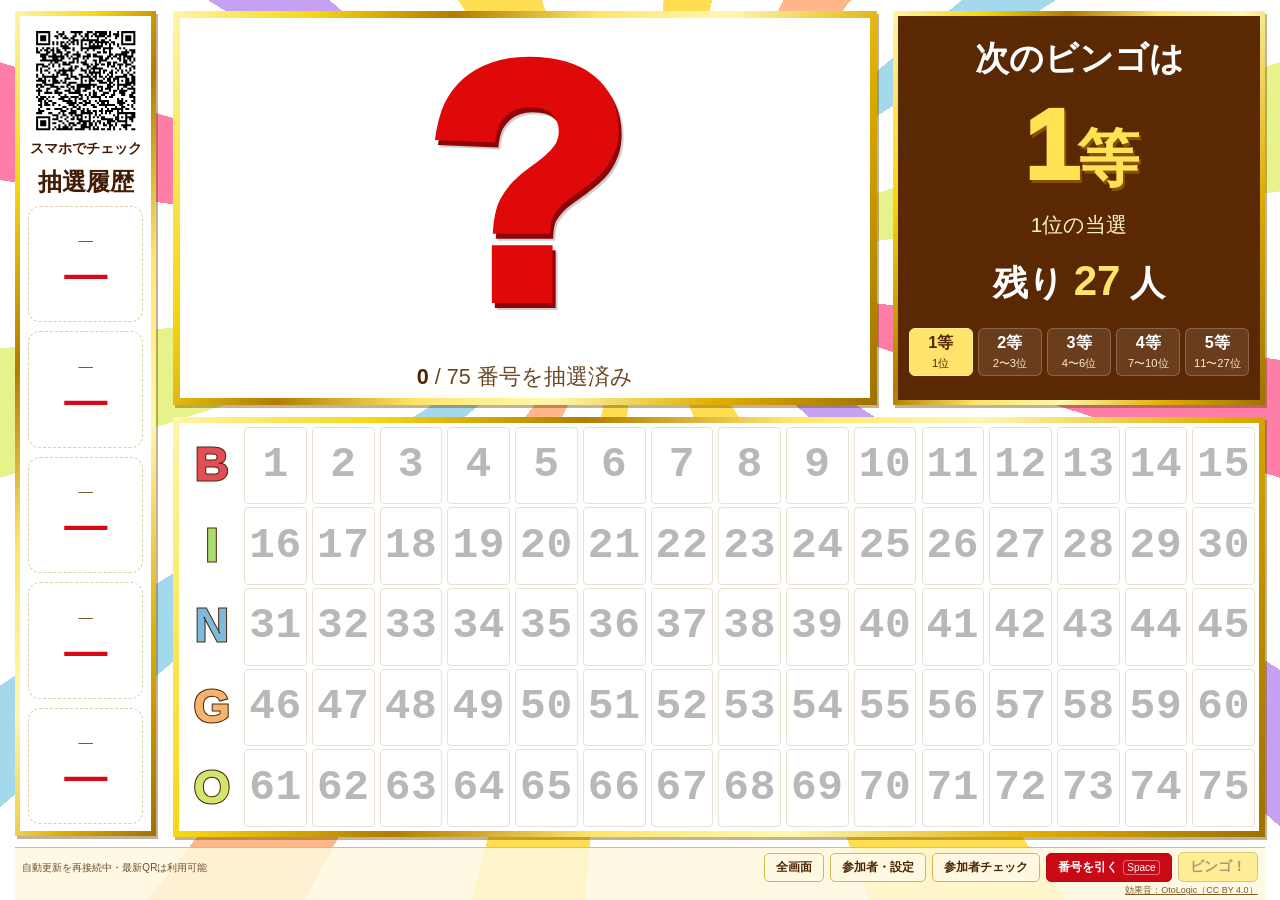
==== commit 663410a1: "Add files via upload" ====
--- a/index.html
+++ b/index.html
@@ -1,11 +1,23 @@
 <!doctype html>
-<html lang="ja">
-<head><meta charset="utf-8"><meta name="viewport" content="width=device-width, initial-scale=1"><meta name="theme-color" content="#cf0714"><meta name="description" content="忘年会の27人用ビンゴ。スクリーン表示・手動当選チェック・スマホでの番号と参加者状況確認。"><title>忘年会ビンゴ | Let's BINGO!</title><link rel="icon" href="data:,"><link rel="stylesheet" href="style.css"></head>
+<html lang="ja" data-version="screen-v4">
+<head><meta charset="utf-8"><meta name="viewport" content="width=device-width, initial-scale=1"><meta name="theme-color" content="#cf0714"><meta name="description" content="忘年会の27人用ビンゴ。スクリーン表示・手動当選チェック・スマホでの番号と参加者状況確認。"><title>忘年会ビンゴ</title><link rel="icon" href="data:,"><style>
+:root{font-family:"Yu Gothic",Meiryo,Arial,system-ui,sans-serif;color:#421d05;font-size:16px;--red:#d90816;--brown:#4d2403;--gold:#efbf00;--frame:linear-gradient(115deg,#fff6a8 0%,#f6d612 16%,#b17c00 32%,#ffe66b 48%,#fff7ae 63%,#dfad00 82%,#9e7000 100%)}*{box-sizing:border-box}body{margin:0;background:#fff6cc;min-height:100dvh}body::before{content:"";position:fixed;inset:0;background:repeating-conic-gradient(from -8deg at 50% 30%,#fff 0deg 13deg,#ffdf51 13deg 23deg,#fff 23deg 36deg,#ffb78a 36deg 46deg,#fff 46deg 58deg,#a4d9ed 58deg 65deg,#fff 65deg 80deg,#e7f28b 80deg 91deg,#fff 91deg 106deg,#ff7ea7 106deg 116deg,#fff 116deg 130deg,#c6a1f2 130deg 139deg,#fff 139deg 154deg,#ffdf51 154deg 168deg,#fff 168deg 180deg);z-index:-1}button,input,select,textarea{font:inherit}button{font-weight:800;color:var(--brown);background:#fff9e4;border:1px solid #d9b64b;border-radius:7px;padding:9px 16px;cursor:pointer;min-height:36px}button:hover{background:#fff0aa}button:disabled{opacity:.48;cursor:not-allowed}button:focus-visible,input:focus-visible,textarea:focus-visible,a:focus-visible{outline:3px solid #1765bd;outline-offset:3px}input,textarea{border:1px solid #bfad83;background:#fff;color:#321e0c;padding:9px 10px;border-radius:6px;min-width:0}input[type=checkbox]{width:21px;height:21px;accent-color:var(--red);flex-shrink:0}input[type=range]{accent-color:var(--red)}a{color:#8b3a00}h1,h2,h3,p{margin:0}[hidden]{display:none!important}.gold-frame{border:5px solid transparent;background:linear-gradient(#fff,#fff) padding-box,var(--frame) border-box;box-shadow:2px 3px 0 #65420066;min-height:0}.show-title{display:flex;align-items:center;justify-content:center;gap:5vw;background:var(--frame);color:#fff;margin:0 3vw;padding:5px 7vw;clip-path:polygon(2% 0,98% 0,100% 18%,100% 82%,98% 100%,2% 100%,0 82%,0 18%);min-height:0}.show-title h1{background:#4d2403;padding:0 5vw;text-align:center;flex:1;font-family:Arial,"Yu Gothic",sans-serif;font-weight:900;line-height:1.05;font-size:clamp(26px,5.9vh,72px);white-space:nowrap;letter-spacing:-.035em}.show-title b{font-weight:950}.title-star{font-size:clamp(15px,3vh,34px);color:#6b3300;line-height:1}#hostApp{height:100dvh;display:grid;grid-template-rows:minmax(0,1fr) auto;padding:1.2vh 1.2vw 0;gap:1.2vh}.game-screen{display:grid;grid-template-columns:clamp(94px,11vw,215px) minmax(0,1fr) minmax(230px,29vw);grid-template-rows:minmax(0,.94fr) minmax(0,1fr);grid-template-areas:"rail number prize" "rail board board";gap:1.3vh 1.3vw;min-height:0}.history-rail{grid-area:rail;display:grid;grid-template-rows:auto auto minmax(0,1fr);gap:1vh;padding:.8vh .6vw;min-width:0}.qr-block{text-align:center;min-height:0}.qr-block>p{font-size:clamp(10px,1.5vh,17px);font-weight:800;margin-top:2px}.qr-button{border:0;border-radius:0;padding:0;display:block;min-height:0;background:white;margin:auto;width:100%;max-width:180px}.qr-button:hover{background:white}.qr-button span{display:block;aspect-ratio:1;max-height:19.8vh;margin:auto;max-width:100%}#qr svg,#largeQR svg{display:block;width:100%;height:100%}.history-rail>h2{text-align:center;font-weight:900;font-size:clamp(18px,2.7vh,31px);white-space:nowrap;line-height:1.2}.recent-history{list-style:none;padding:0;margin:0;display:grid;grid-template-rows:repeat(5,minmax(0,1fr));gap:1vh;min-height:0}.recent-history li{display:flex;align-items:center;justify-content:center;flex-direction:column;background:#fff8df;border:2px solid #ebcc66;border-radius:12px;min-height:0}.recent-history li:first-child{background:#ffe66a;border-color:#dda800}.recent-history li.empty-history{border:1px dashed #ddcfab;color:#c8bca1;background:white}.recent-history b{font-family:Arial,sans-serif;font-weight:900;font-size:clamp(25px,4.8vh,61px);color:var(--red);line-height:1}.recent-history small{font-size:clamp(10px,1.6vh,19px);line-height:1.2;color:#795a28;margin-bottom:.3vh}.number-stage{grid-area:number;text-align:center;display:flex;flex-direction:column;align-items:center;justify-content:center;border-width:7px;position:relative;overflow:hidden}.big-number{font-family:Arial,sans-serif;font-weight:950;font-size:clamp(140px,37vh,470px);color:#e00909;letter-spacing:.015em;line-height:.86;text-shadow:3px 5px 0 #8f0507,5px 7px 1px #0003;padding:0 .02em;flex:1;display:flex;align-items:center;justify-content:center;min-height:0;font-variant-numeric:tabular-nums}.draw-counter{font-size:clamp(15px,2.4vh,33px);line-height:1.25;margin:.5vh 0 .8vh;color:#6a4924;white-space:nowrap}.draw-counter strong{color:var(--brown);font-weight:900}.big-number.rolling{animation:rolling .12s infinite alternate}@keyframes rolling{from{transform:translateX(-3px)}to{transform:translateX(3px)}}.prize-panel{grid-area:prize;display:flex;align-items:center;justify-content:space-evenly;flex-direction:column;gap:.3vh;text-align:center;padding:.9vh .8vw;background:linear-gradient(#5a2903,#5a2903) padding-box,var(--frame) border-box;color:#fff}.prize-panel>h2{font-size:clamp(22px,3.8vh,45px);font-weight:900;line-height:1.1;white-space:nowrap}.next-grade{font-family:Arial,"Yu Gothic",sans-serif;font-size:clamp(65px,11vh,140px);font-weight:950;line-height:.98;color:#ffe354;letter-spacing:-.05em;text-shadow:2px 3px #8c5100}.next-grade>span{font-size:.63em;margin-left:.06em}.next-grade.finished-grade{font-family:inherit;font-size:clamp(28px,5vh,64px);line-height:1.2;letter-spacing:0}.next-rank{font-size:clamp(16px,2.3vh,29px);line-height:1.2;color:#fff3c8}.remaining{font-size:clamp(21px,3.9vh,47px);font-weight:900;color:#fff;line-height:1.15}.remaining strong{font-family:Arial,sans-serif;font-size:1.2em;color:#ffe56b}.prize-plan{display:grid;grid-template-columns:repeat(5,1fr);gap:.4vw;width:100%;margin-top:.4vh}.prize-plan div{background:#ffffff1a;border:1px solid #ffffff35;border-radius:6px;padding:.4vh 1px;font-size:clamp(11px,1.8vh,23px);font-weight:800}.prize-plan small{display:block;font-size:.69em;white-space:nowrap;margin-top:.2vh;color:#ffeaca;font-weight:500}.prize-plan .current{color:#542400;background:#ffe36b;border-color:#fff098}.prize-plan .current small{color:#542400}.board-frame{container-type:size;grid-area:board;padding:.4vh .3vw;overflow:hidden;border-width:6px}.number-board{height:100%;display:grid;grid-template-columns:.9fr repeat(15,minmax(0,1fr));grid-template-rows:repeat(5,minmax(0,1fr));gap:3px clamp(4px,.4vw,9px);min-height:0;background:transparent}.board-letter,.num{display:flex;align-items:center;justify-content:center;background:#fff;min-width:0;min-height:0;line-height:1}.board-letter{font-family:Arial,sans-serif;font-weight:950;font-size:clamp(22px,5.2vh,70px);color:#e24e53;-webkit-text-stroke:1px #472805}.board-letter.g1{color:#a9dc72}.board-letter.g2{color:#7db9e1}.board-letter.g3{color:#f4b46e}.board-letter.g4{color:#d4e56f}.num{border:1px solid #e9e2d3;border-radius:4px;padding:0 2px;color:#b8b8b8;font-family:Consolas,"Liberation Mono",Menlo,monospace;font-size:clamp(20px,5.2vh,70px);font-weight:800;letter-spacing:.015em;font-variant-numeric:tabular-nums}.num.on{color:#e00d1a;font-weight:800}.num.latest{background:#ffe168;color:#ba0010;box-shadow:inset 0 0 0 3px #d4a200}.operator-bar{display:grid;grid-template-columns:minmax(0,1fr) auto;gap:3px 15px;align-items:center;background:#fff8e0db;padding:4px 7px;border-top:1px solid #ddbd66;min-height:43px}.operator-status{min-width:0;font-size:10px;color:#6a4e2c;display:flex;gap:9px;line-height:1.3;flex-wrap:wrap}.operator-status #notice{color:#a70611;font-weight:700}.operator-buttons{display:flex;align-items:center;gap:6px;justify-content:flex-end;flex-wrap:nowrap}.operator-buttons button{padding:5px 11px;font-size:12px;min-height:28px;border-radius:5px;white-space:nowrap}.draw-button{background:#c90a16!important;color:#fff!important;border-color:#b50913!important}.draw-button:hover{background:#e11420!important}.bingo-button{background:#ffe23f;border-color:#b28c00;color:#5b2600;font-size:14px!important}.operator-buttons kbd{font:10px Arial,sans-serif;border:1px solid #ffffff66;border-radius:3px;padding:1px 3px;margin-left:5px}.sound-credit{grid-column:1/-1;font-size:9px;text-align:right;line-height:1.2;color:#7d5c28}.people-screen{min-height:0;display:flex;flex-direction:column;padding:1vh 1vw;background:#fffdf2e6;border:4px solid #e5bf3f}.people-heading{display:flex;align-items:center;justify-content:space-between;gap:20px}.people-heading h2{font-size:clamp(22px,3.7vh,48px);font-weight:900}.people-heading p{font-size:clamp(18px,3vh,36px);font-weight:900;color:var(--red)}.operator-help{font-size:12px;color:#77592c;margin:.6vh 0 1.2vh}.people-grid{display:grid;grid-template-columns:repeat(3,minmax(0,1fr));grid-template-rows:repeat(9,minmax(0,1fr));grid-auto-flow:column;gap:.6vh .9vw;flex:1;min-height:0}.person-card{display:flex;align-items:center;gap:.65vw;min-height:0;background:white;border:2px solid #e5cf8b;border-radius:7px;padding:.6vh .7vw;cursor:pointer;overflow:hidden}.person-card.won{background:#fff1b0;border-color:#d5aa25;cursor:default}.person-card input{height:20px;width:20px;margin:0;flex-shrink:0}.person-no{font:700 clamp(11px,1.7vh,21px) Arial,sans-serif;color:#a18b61}.person-name{font-size:clamp(16px,2.5vh,33px);font-weight:800;flex:1;white-space:nowrap;overflow:hidden;text-overflow:ellipsis}.person-result{display:flex;flex-direction:column;align-items:center;white-space:nowrap;font-size:clamp(13px,1.9vh,25px);font-weight:800;line-height:1.2;color:#8c6732;flex-shrink:0}.person-result strong{color:#c60012;font-size:1.2em}.person-result small{font-size:.75em;font-weight:600}.person-card.won .person-name{color:#502806}dialog{max-height:92dvh;overflow:auto;color:var(--brown);padding:24px;border-radius:14px;margin:auto}dialog::backdrop{background:#231500a6;backdrop-filter:blur(4px)}.settings-dialog{width:min(1100px,94vw)}.dialog-heading{display:flex;justify-content:space-between;align-items:center;margin-bottom:14px}.dialog-heading h2{font-size:26px}.settings-help{font-size:14px;line-height:1.8;color:#6e542b;margin:10px 0}.settings-dialog details{background:#fff6dc;padding:14px;border-radius:8px}.settings-dialog summary{cursor:pointer;font-weight:800}.settings-dialog details label{display:block;margin-top:12px;font-size:14px}.settings-dialog textarea{display:block;width:100%;margin:10px 0}.name-fields{display:grid;grid-template-columns:repeat(3,1fr);gap:10px 20px;margin-top:20px}.name-field{display:flex;align-items:center;gap:9px;font-size:13px}.name-field>span{font-weight:800;color:#9a741d}.name-field input{width:100%;font-size:15px}.settings-columns{display:grid;grid-template-columns:1fr 1fr;gap:30px;margin-top:20px}.settings-columns h3{font-size:19px;margin-bottom:15px}.settings-columns>section>label{display:block;margin:15px 0 8px;font-size:14px}.settings-columns input[type=url]{width:100%;font-size:13px}.settings-columns .check-label,.settings-columns .volume-label{display:flex;align-items:center;gap:12px}.volume-label input{max-width:200px}.button-row{display:flex;gap:10px;flex-wrap:wrap;margin:12px 0}.settings-dialog button{font-size:13px}.settings-columns .danger{display:block;background:#fff0ed;color:#a40816;margin:12px 0 4px}.settings-columns small{display:block;font-size:12px;color:#795a36}hr{border:0;border-top:1px solid #e6cf95;margin:20px 0}#saveStatus{font-size:13px;color:#6d580f;margin-top:12px}.confirm-dialog{width:min(500px,94vw)}.confirm-dialog h2{font-size:24px}.confirm-dialog p{white-space:pre-line;line-height:1.8;font-size:17px;overflow-wrap:anywhere;margin:18px 0 24px}.confirm-dialog .button-row{justify-content:flex-end}.qr-dialog{text-align:center;width:min(760px,95vw);max-height:96dvh}.qr-dialog h2{font-size:clamp(19px,3vw,28px)}#largeQR{width:min(62dvh,80vw);height:min(62dvh,80vw);margin:15px auto}.qr-dialog p{font-size:14px;margin:12px 0}.celebration-dialog{width:min(1100px,91vw);text-align:center;padding:3vh 3vw 2vh;background:radial-gradient(circle at center,#fff8d9,#fffdf6 70%) padding-box,var(--frame) border-box;overflow:hidden}.congratulations{letter-spacing:.18em;font-size:clamp(13px,2.5vh,30px);font-weight:750;color:#946913}.bingo-heading{display:block;font-family:Arial,sans-serif;font-size:clamp(70px,20vh,240px);color:#df0717;font-weight:950;letter-spacing:-.06em;line-height:1.17;text-shadow:3px 4px #efb600,5px 6px #b8840090}.celebration-dialog h2{font-size:clamp(28px,6.5vh,82px);font-weight:950;line-height:1.2;overflow-wrap:anywhere;max-height:24vh;overflow:auto}.celebration-dialog #celebrationPrize{font-size:clamp(26px,5.5vh,66px);font-weight:900;color:#a06a00;margin:2vh 0}.celebration-dialog button{font-size:14px;padding:8px 24px;min-height:32px}#confetti{position:fixed;inset:0;width:100%;height:100%;pointer-events:none;z-index:9999}.mobile-app{max-width:800px;margin:auto;padding:12px 14px 30px}.mobile-app .show-title{margin:0 0 15px;padding:6px 13px;min-height:55px}.mobile-app .show-title h1{font-size:34px;padding:4px}.mobile-latest{display:flex;flex-direction:column;align-items:center;padding:12px;background:linear-gradient(#fffdf8,#fff9e3) padding-box,var(--frame) border-box}.mobile-latest>span{font-size:14px;font-weight:800;color:#8d6529}.mobile-latest>strong{font-family:Arial,sans-serif;font-size:118px;letter-spacing:-.06em;line-height:1.05;color:var(--red);font-weight:950}.mobile-latest>p{font-size:14px;margin:8px 0 2px;color:#75542c}.mobile-prize{display:flex;justify-content:space-between;gap:10px;background:linear-gradient(#542600,#542600) padding-box,var(--frame) border-box;color:white;padding:12px 10px;margin:13px 0;font-size:15px;font-weight:900}.mobile-prize #viewerNext{color:#ffe26c}.mobile-tabs{display:grid;grid-template-columns:1fr 1fr;gap:9px;margin:18px 0}.mobile-tabs button{background:white;border:2px solid #e4c462;min-height:46px;font-size:15px}.mobile-tabs button.active{background:#d40816;border-color:#b2000e;color:#fff}.mobile-history{padding:12px;margin-bottom:15px}.mobile-history h2,.mobile-board-frame h2,.mobile-people h2{font-size:19px;margin-bottom:13px}.mobile-history h2 small{font-size:12px;color:#886c3b;margin-left:8px}.mobile-history .recent-history{display:grid;grid-template-columns:repeat(5,1fr);grid-template-rows:auto;gap:7px}.mobile-history .recent-history li{height:70px;border-radius:8px;min-width:0}.mobile-history .recent-history b{font-size:31px}.mobile-history .recent-history small{font-size:11px;margin:0 0 5px}.mobile-board-frame{padding:12px}.mobile-app .number-board{grid-template-columns:repeat(5,minmax(0,1fr));grid-template-rows:repeat(15,44px);gap:2px;background:#e5dabc}.mobile-app .board-letter{display:none}.mobile-app .num{font-size:26px;grid-column:var(--c);grid-row:var(--r);letter-spacing:.015em}.mobile-app .num.latest{box-shadow:inset 0 0 0 2px #d4a200}.mobile-people{padding:15px}.mobile-people>p{font-size:13px;margin-bottom:15px;color:#7c613b}.mobile-person{display:grid;grid-template-columns:25px minmax(0,1fr) auto;align-items:center;gap:8px;min-height:54px;padding:9px 5px;border-bottom:1px solid #e4d8ba}.mobile-person.won{background:#fff4c3}.mobile-person .person-no{font-size:12px}.mobile-person .person-name{font-size:17px}.mobile-person .person-result{font-size:14px;min-width:68px}.mobile-person .person-result small{font-size:11px}.viewer-connection{text-align:center;font-size:12px;line-height:1.9;color:#785c37;margin:19px 0}.viewer-connection #viewerStatus{font-weight:800}.viewer-connection #viewerStatus.live{color:#236335}.viewer-connection #viewerStatus.stale{color:#a05500}.viewer-connection button{font-size:12px;padding:7px 12px;min-height:32px;margin:7px 0}.mobile-credit{display:block;text-align:center;font-size:10px}.empty-view{padding:15px;line-height:1.8;text-align:center}#printArea{display:none}
+@media(min-width:1800px){.operator-buttons button{font-size:14px}.operator-bar{min-height:50px}.operator-status{font-size:12px}}
+@media(max-width:1100px){.game-screen{grid-template-columns:clamp(90px,10vw,125px) minmax(0,1fr) minmax(205px,28vw)}.operator-bar{gap:2px 6px}.operator-buttons{gap:4px}.operator-buttons button{font-size:11px;padding:4px 8px}.operator-status{font-size:9px}.prize-panel>h2{font-size:clamp(18px,3.4vh,34px)}.person-name{font-size:clamp(15px,2.2vh,25px)}}
+@media(max-width:720px){#hostApp{height:auto;min-height:100dvh;display:flex;flex-direction:column;padding:10px;gap:10px}.show-title{min-height:48px;margin:0}.show-title h1{font-size:31px}.title-star{font-size:18px}.game-screen{display:grid;grid-template-columns:92px minmax(0,1fr);grid-template-rows:260px 205px 340px;grid-template-areas:"rail number" "rail prize" "board board";gap:10px}.history-rail{padding:6px;gap:7px}.qr-button span{max-height:none}.history-rail>h2{font-size:17px}.recent-history{gap:7px}.recent-history b{font-size:30px}.recent-history small{font-size:10px}.qr-block>p{font-size:9px}.big-number{font-size:170px}.draw-counter{font-size:12px;margin-bottom:12px}.prize-panel{padding:9px;gap:4px}.prize-panel>h2{font-size:23px}.next-grade{font-size:67px}.next-rank{font-size:15px}.remaining{font-size:24px}.prize-plan div{font-size:13px}.prize-plan small{font-size:9px}.board-frame{padding:2px;border-width:4px}.num{font-size:clamp(14px,3.3vw,22px)}.board-letter{font-size:23px}.operator-bar{display:flex;flex-direction:column;align-items:stretch;gap:7px;padding:9px 2px}.operator-buttons{flex-wrap:wrap;justify-content:center}.operator-buttons button{min-height:32px;font-size:12px}.operator-status{justify-content:center;font-size:10px}.sound-credit{text-align:center}.people-screen{height:auto;min-height:640px;padding:12px}.people-grid{display:flex;flex-direction:column}.people-heading h2{font-size:22px}.people-heading p{font-size:15px}.operator-help{font-size:11px;line-height:1.6}.person-card{min-height:50px;padding:8px;gap:10px}.person-name{font-size:18px}.person-result{font-size:14px}.person-no{font-size:13px}.name-fields{grid-template-columns:1fr 1fr;gap:10px}.settings-columns{grid-template-columns:1fr;gap:20px}dialog{padding:17px}.celebration-dialog{padding:30px 15px}.celebration-dialog h2{font-size:34px}.bingo-heading{font-size:75px}.celebration-dialog #celebrationPrize{font-size:31px}.congratulations{font-size:12px}.settings-help{font-size:13px}}
+@media(prefers-reduced-motion:reduce){*,*::before,*::after{animation:none!important;transition:none!important}}
+@page{size:A4 portrait;margin:8mm}
+@media print{body{background:white;color:black}body::before,#hostApp,#viewerApp,dialog,#confetti,audio{display:none!important}#printArea{display:block}.print-sheet{display:grid;grid-template-columns:repeat(3,1fr);grid-template-rows:repeat(3,1fr);gap:5mm;height:277mm;break-after:page}.print-sheet:last-child{break-after:auto}.pcard{padding:2mm;border:1px solid #555;height:89mm;overflow:hidden;break-inside:avoid}.phead{text-align:center;font-weight:800;font-size:11px;margin:1mm 0 2mm}.pname{font-size:10px;height:8mm;overflow:hidden}.pcard table{width:100%;table-layout:fixed;border-collapse:collapse}.pcard td,.pcard th{height:10mm;font-size:13px;color:black;text-align:center;border:1px solid #777}.pcard th{height:6mm}.pcard .free{font-size:9px}}
+
+@supports(font-size:1cqw){.board-frame .num{font-size:clamp(18px,min(5.2vh,4cqw),70px)}}
+#qrError{font-size:10px;line-height:1.4;color:#9e1515;overflow-wrap:anywhere;font-weight:600}.mobile-app{padding-top:14px}.mobile-app .mobile-latest{margin-top:0}
+
+</style></head>
 <body>
 <div id="hostApp" hidden>
-<header class="show-title"><span class="title-star" aria-hidden="true">✦</span><h1>Let's <b>BINGO!</b></h1><span class="title-star" aria-hidden="true">✦</span></header>
+
 <main id="gameView" class="game-screen">
-<aside class="history-rail gold-frame"><div class="qr-block"><button id="enlargeQR" class="qr-button" aria-label="スマホ用QRコードを大きく表示"><span id="qr"></span></button><p>スマホでチェック</p></div><h2>抽選履歴</h2><ol id="history" class="recent-history" aria-label="直近5回の抽選履歴"></ol></aside>
+<aside class="history-rail gold-frame"><div class="qr-block"><button id="enlargeQR" class="qr-button" aria-label="スマホ用QRコードを大きく表示"><span id="qr"></span></button><p>スマホでチェック</p><p id="qrError" hidden></p></div><h2>抽選履歴</h2><ol id="history" class="recent-history" aria-label="直近5回の抽選履歴"></ol></aside>
 <section class="number-stage gold-frame" aria-label="最新の抽選番号"><div id="ball" class="big-number" aria-live="polite">?</div><p class="draw-counter"><strong id="drawCount">0</strong><span> / 75 番号を抽選済み</span></p></section>
 <section class="prize-panel gold-frame"><h2 id="nextLabel">次のビンゴは</h2><div id="nextPrize" class="next-grade">1<span>等</span></div><p id="nextRank" class="next-rank">1位の当選</p><p id="remaining" class="remaining">残り <strong>27</strong> 人</p><div id="prizePlan" class="prize-plan" aria-label="景品の当選順位"></div></section>
 <section class="board-frame gold-frame" aria-label="出た番号一覧"><div id="board" class="number-board" aria-label="1から75の番号一覧"></div></section>
@@ -13,10 +25,2647 @@
 <section id="peopleView" class="people-screen" hidden><div class="people-heading"><h2>参加者チェック</h2><p id="peopleSummary">当選 0 / 27人</p></div><p class="operator-help">ビンゴした方にチェックを入れて当選を確定します。同時当選は主催者が順番を決めてください。</p><div id="peopleGrid" class="people-grid"></div></section>
 <footer class="operator-bar"><div class="operator-status"><span id="shareStatus" role="status">共有を準備中</span><span id="notice" role="status"></span></div><div class="operator-buttons"><button id="fullscreen">全画面</button><button id="openSettings">参加者・設定</button><button id="togglePeople" aria-pressed="false">参加者チェック</button><button id="draw" class="draw-button">番号を引く <kbd>Space</kbd></button><button id="bingo" class="bingo-button">ビンゴ！</button></div><a class="sound-credit" href="https://otologic.jp/free/se/lottery-drawing-bingo01.html" target="_blank" rel="noopener">効果音：OtoLogic（CC BY 4.0）</a></footer>
 </div>
-<main id="viewerApp" class="mobile-app" hidden><header class="show-title"><h1>Let's <b>BINGO!</b></h1></header><section class="mobile-latest gold-frame"><span>最新の番号</span><strong id="viewerBall">?</strong><p id="viewerCount">0 / 75 番号</p></section><section class="mobile-prize gold-frame"><span id="viewerNext">次のビンゴは 1等</span><span id="viewerRemaining">残り27人</span></section><div class="mobile-tabs" role="group" aria-label="表示する情報"><button id="viewerNumbersTab" class="active" aria-pressed="true">番号一覧</button><button id="viewerPeopleTab" aria-pressed="false">参加者チェック</button></div><section id="viewerNumbers"><div class="mobile-history gold-frame"><h2>抽選履歴 <small>直近5回</small></h2><ol id="viewerHistory" class="recent-history"></ol></div><section class="mobile-board-frame gold-frame"><h2>出た番号一覧</h2><div id="viewerBoard" class="number-board"></div></section></section><section id="viewerPeople" class="mobile-people gold-frame" hidden><h2>参加者チェック</h2><p>司会者が確定した当選順・等級です。</p><div id="viewerPeopleGrid"></div></section><div class="viewer-connection"><p id="viewerStatus" role="status"></p><p id="viewerUpdated"></p><button id="viewerReconnect">自動更新に再接続</button><p>更新が止まったら、会場の最新QRを読み直してください。</p></div><a class="mobile-credit" href="https://otologic.jp/free/se/lottery-drawing-bingo01.html" target="_blank" rel="noopener">効果音：OtoLogic（CC BY 4.0）</a></main>
-<dialog id="settingsDialog" class="settings-dialog gold-frame"><header class="dialog-heading"><h2>参加者・設定</h2><button id="closeSettings">閉じる</button></header><p class="settings-help">27人の名前を入力。スマホの閲覧ページにも参加者名・当選状態・等級が表示されます。</p><details><summary>名前をまとめて入力</summary><label for="bulkNames">1行1人、27人以内で貼り付け</label><textarea id="bulkNames" rows="5" placeholder="藤田&#10;田中&#10;佐藤"></textarea><button id="applyNames">名前を反映</button></details><div id="nameFields" class="name-fields"></div><p id="saveStatus" role="status">このブラウザーへ自動保存</p><div class="settings-columns"><section><h3>音・共有</h3><label class="check-label"><input id="sound" type="checkbox" checked> 効果音を鳴らす</label><label class="volume-label">音量 <input id="volume" type="range" min="0" max="100" value="75"></label><button id="testBell">「当選ベル02」を試聴</button><p class="settings-help">OtoLogic「当選ベル02-01（強）」を使用。音源を同梱しています。</p><label for="publicURL">QRの公開先URL（通常は空欄）</label><input id="publicURL" type="url" placeholder="https://ユーザー名.github.io/bingo/"><div class="button-row"><button id="copyLink">閲覧リンクをコピー</button><button id="retryShare">共有を再接続</button></div><p class="settings-help">司会者PCは開いたままにしてください。自動更新がつながらない場合も、最新QRから読み取り時点の番号・参加者状況を確認できます。</p></section><section><h3>データ管理</h3><div class="button-row"><button id="exportData">データを保存</button><button id="importData">データを読み込む</button><input id="importFile" type="file" accept=".json,application/json" hidden></div><div class="button-row"><button id="undoDraw">直前の抽選を取り消す</button><button id="undoWinner">直前の当選を取り消す</button><button id="printCards">カード印刷</button></div><hr><button id="resetResults" class="danger">抽選・当選結果をリセット</button><small>参加者名・カードは残します。</small><button id="resetPeople" class="danger">参加者データをリセット</button><small>名前・当選記録を消去。番号・カードは残します。</small><button id="resetAll" class="danger">すべてリセット</button><small>すべての記録を消去し、カードを作り直します。</small></section></div><p class="settings-help">ファイルを更新する前やPCを変更する前は、JSONのバックアップを保存してください。</p><p class="settings-help">効果音：<a href="https://otologic.jp/" target="_blank" rel="noopener">OtoLogic</a> ／ <a href="https://creativecommons.org/licenses/by/4.0/" target="_blank" rel="noopener">CC BY 4.0</a> ／ 当選ベル02-01（強）、音源の編集なし</p></dialog>
+<main id="viewerApp" class="mobile-app" hidden><section class="mobile-latest gold-frame"><span>最新の番号</span><strong id="viewerBall">?</strong><p id="viewerCount">0 / 75 番号</p></section><section class="mobile-prize gold-frame"><span id="viewerNext">次のビンゴは 1等</span><span id="viewerRemaining">残り27人</span></section><div class="mobile-tabs" role="group" aria-label="表示する情報"><button id="viewerNumbersTab" class="active" aria-pressed="true">番号一覧</button><button id="viewerPeopleTab" aria-pressed="false">参加者チェック</button></div><section id="viewerNumbers"><div class="mobile-history gold-frame"><h2>抽選履歴 <small>直近5回</small></h2><ol id="viewerHistory" class="recent-history"></ol></div><section class="mobile-board-frame gold-frame"><h2>出た番号一覧</h2><div id="viewerBoard" class="number-board"></div></section></section><section id="viewerPeople" class="mobile-people gold-frame" hidden><h2>参加者チェック</h2><p>司会者が確定した当選順・等級です。</p><div id="viewerPeopleGrid"></div></section><div class="viewer-connection"><p id="viewerStatus" role="status"></p><p id="viewerUpdated"></p><button id="viewerReconnect">自動更新に再接続</button><p>更新が止まったら、会場の最新QRを読み直してください。</p></div><a class="mobile-credit" href="https://otologic.jp/free/se/lottery-drawing-bingo01.html" target="_blank" rel="noopener">効果音：OtoLogic（CC BY 4.0）</a></main>
+<dialog id="settingsDialog" class="settings-dialog gold-frame"><header class="dialog-heading"><h2>参加者・設定</h2><button id="closeSettings">閉じる</button></header><p class="settings-help">27人の名前を入力。スマホの閲覧ページにも参加者名・当選状態・等級が表示されます。</p><details><summary>名前をまとめて入力</summary><label for="bulkNames">1行1人、27人以内で貼り付け</label><textarea id="bulkNames" rows="5" placeholder="藤田&#10;田中&#10;佐藤"></textarea><button id="applyNames">名前を反映</button></details><div id="nameFields" class="name-fields"></div><p id="saveStatus" role="status">このブラウザーへ自動保存</p><div class="settings-columns"><section><h3>音・共有</h3><label class="check-label"><input id="sound" type="checkbox" checked> 効果音を鳴らす</label><label class="volume-label">音量 <input id="volume" type="range" min="0" max="100" value="75"></label><button id="testBell">「当選ベル02」を試聴</button><p id="bellStatus" class="settings-help" role="status">音源を準備しています</p><p class="settings-help">OtoLogic「当選ベル02-01（強）」を使用。音源を同梱しています。</p><label for="publicURL">QRの公開先URL（通常は空欄）</label><input id="publicURL" type="url" placeholder="https://ユーザー名.github.io/bingo/"><div class="button-row"><button id="copyLink">閲覧リンクをコピー</button><button id="retryShare">共有を再接続</button></div><p class="settings-help">司会者PCは開いたままにしてください。自動更新がつながらない場合も、最新QRから読み取り時点の番号・参加者状況を確認できます。</p></section><section><h3>データ管理</h3><div class="button-row"><button id="exportData">データを保存</button><button id="importData">データを読み込む</button><input id="importFile" type="file" accept=".json,application/json" hidden></div><div class="button-row"><button id="undoDraw">直前の抽選を取り消す</button><button id="undoWinner">直前の当選を取り消す</button><button id="printCards">カード印刷</button></div><hr><button id="resetResults" class="danger">抽選・当選結果をリセット</button><small>参加者名・カードは残します。</small><button id="resetPeople" class="danger">参加者データをリセット</button><small>名前・当選記録を消去。番号・カードは残します。</small><button id="resetAll" class="danger">すべてリセット</button><small>すべての記録を消去し、カードを作り直します。</small></section></div><p class="settings-help">ファイルを更新する前やPCを変更する前は、JSONのバックアップを保存してください。</p><p class="settings-help">効果音：<a href="https://otologic.jp/" target="_blank" rel="noopener">OtoLogic</a> ／ <a href="https://creativecommons.org/licenses/by/4.0/" target="_blank" rel="noopener">CC BY 4.0</a> ／ 当選ベル02-01（強）、音源の編集なし</p></dialog>
 <dialog id="confirmDialog" class="confirm-dialog gold-frame"><form method="dialog"><h2 id="confirmTitle"></h2><p id="confirmText"></p><div class="button-row"><button value="cancel">キャンセル</button><button id="confirmOK" value="ok" class="draw-button">確定</button></div></form></dialog>
 <dialog id="qrDialog" class="qr-dialog gold-frame"><h2>スマホで読み取ってください</h2><div id="largeQR"></div><p>番号・参加者名・当選状況を確認できます。</p><button id="closeQR">閉じる</button></dialog>
-<dialog id="celebration" class="celebration-dialog gold-frame"><p class="congratulations">CONGRATULATIONS!</p><strong class="bingo-heading">BINGO!</strong><h2 id="celebrationName"></h2><p id="celebrationPrize"></p><button id="closeCelebration">閉じる</button></dialog><canvas id="confetti" aria-hidden="true"></canvas><div id="printArea"></div><audio id="winnerBell" src="assets/winning-bell02.mp3" preload="auto"></audio>
-<script src="vendor/qrcode.js"></script><script src="vendor/fflate.min.js"></script><script src="vendor/peerjs.min.js"></script><script type="module" src="app.mjs"></script>
+<dialog id="celebration" class="celebration-dialog gold-frame"><p class="congratulations">CONGRATULATIONS!</p><strong class="bingo-heading">BINGO!</strong><h2 id="celebrationName"></h2><p id="celebrationPrize"></p><button id="closeCelebration">閉じる</button></dialog><canvas id="confetti" aria-hidden="true"></canvas><div id="printArea"></div><audio id="winnerBell" src="[data-uri]" preload="auto"></audio>
+<script>
+//---------------------------------------------------------------------
+//
+// QR Code Generator for JavaScript
+//
+// Copyright (c) 2009 Kazuhiko Arase
+//
+// URL: http://www.d-project.com/
+//
+// Licensed under the MIT license:
+//  http://www.opensource.org/licenses/mit-license.php
+//
+// The word 'QR Code' is registered trademark of
+// DENSO WAVE INCORPORATED
+//  http://www.denso-wave.com/qrcode/faqpatent-e.html
+//
+//---------------------------------------------------------------------
+
+var qrcode = function() {
+
+  //---------------------------------------------------------------------
+  // qrcode
+  //---------------------------------------------------------------------
+
+  /**
+   * qrcode
+   * @param typeNumber 1 to 40
+   * @param errorCorrectionLevel 'L','M','Q','H'
+   */
+  var qrcode = function(typeNumber, errorCorrectionLevel) {
+
+    var PAD0 = 0xEC;
+    var PAD1 = 0x11;
+
+    var _typeNumber = typeNumber;
+    var _errorCorrectionLevel = QRErrorCorrectionLevel[errorCorrectionLevel];
+    var _modules = null;
+    var _moduleCount = 0;
+    var _dataCache = null;
+    var _dataList = [];
+
+    var _this = {};
+
+    var makeImpl = function(test, maskPattern) {
+
+      _moduleCount = _typeNumber * 4 + 17;
+      _modules = function(moduleCount) {
+        var modules = new Array(moduleCount);
+        for (var row = 0; row < moduleCount; row += 1) {
+          modules[row] = new Array(moduleCount);
+          for (var col = 0; col < moduleCount; col += 1) {
+            modules[row][col] = null;
+          }
+        }
+        return modules;
+      }(_moduleCount);
+
+      setupPositionProbePattern(0, 0);
+      setupPositionProbePattern(_moduleCount - 7, 0);
+      setupPositionProbePattern(0, _moduleCount - 7);
+      setupPositionAdjustPattern();
+      setupTimingPattern();
+      setupTypeInfo(test, maskPattern);
+
+      if (_typeNumber >= 7) {
+        setupTypeNumber(test);
+      }
+
+      if (_dataCache == null) {
+        _dataCache = createData(_typeNumber, _errorCorrectionLevel, _dataList);
+      }
+
+      mapData(_dataCache, maskPattern);
+    };
+
+    var setupPositionProbePattern = function(row, col) {
+
+      for (var r = -1; r <= 7; r += 1) {
+
+        if (row + r <= -1 || _moduleCount <= row + r) continue;
+
+        for (var c = -1; c <= 7; c += 1) {
+
+          if (col + c <= -1 || _moduleCount <= col + c) continue;
+
+          if ( (0 <= r && r <= 6 && (c == 0 || c == 6) )
+              || (0 <= c && c <= 6 && (r == 0 || r == 6) )
+              || (2 <= r && r <= 4 && 2 <= c && c <= 4) ) {
+            _modules[row + r][col + c] = true;
+          } else {
+            _modules[row + r][col + c] = false;
+          }
+        }
+      }
+    };
+
+    var getBestMaskPattern = function() {
+
+      var minLostPoint = 0;
+      var pattern = 0;
+
+      for (var i = 0; i < 8; i += 1) {
+
+        makeImpl(true, i);
+
+        var lostPoint = QRUtil.getLostPoint(_this);
+
+        if (i == 0 || minLostPoint > lostPoint) {
+          minLostPoint = lostPoint;
+          pattern = i;
+        }
+      }
+
+      return pattern;
+    };
+
+    var setupTimingPattern = function() {
+
+      for (var r = 8; r < _moduleCount - 8; r += 1) {
+        if (_modules[r][6] != null) {
+          continue;
+        }
+        _modules[r][6] = (r % 2 == 0);
+      }
+
+      for (var c = 8; c < _moduleCount - 8; c += 1) {
+        if (_modules[6][c] != null) {
+          continue;
+        }
+        _modules[6][c] = (c % 2 == 0);
+      }
+    };
+
+    var setupPositionAdjustPattern = function() {
+
+      var pos = QRUtil.getPatternPosition(_typeNumber);
+
+      for (var i = 0; i < pos.length; i += 1) {
+
+        for (var j = 0; j < pos.length; j += 1) {
+
+          var row = pos[i];
+          var col = pos[j];
+
+          if (_modules[row][col] != null) {
+            continue;
+          }
+
+          for (var r = -2; r <= 2; r += 1) {
+
+            for (var c = -2; c <= 2; c += 1) {
+
+              if (r == -2 || r == 2 || c == -2 || c == 2
+                  || (r == 0 && c == 0) ) {
+                _modules[row + r][col + c] = true;
+              } else {
+                _modules[row + r][col + c] = false;
+              }
+            }
+          }
+        }
+      }
+    };
+
+    var setupTypeNumber = function(test) {
+
+      var bits = QRUtil.getBCHTypeNumber(_typeNumber);
+
+      for (var i = 0; i < 18; i += 1) {
+        var mod = (!test && ( (bits >> i) & 1) == 1);
+        _modules[Math.floor(i / 3)][i % 3 + _moduleCount - 8 - 3] = mod;
+      }
+
+      for (var i = 0; i < 18; i += 1) {
+        var mod = (!test && ( (bits >> i) & 1) == 1);
+        _modules[i % 3 + _moduleCount - 8 - 3][Math.floor(i / 3)] = mod;
+      }
+    };
+
+    var setupTypeInfo = function(test, maskPattern) {
+
+      var data = (_errorCorrectionLevel << 3) | maskPattern;
+      var bits = QRUtil.getBCHTypeInfo(data);
+
+      // vertical
+      for (var i = 0; i < 15; i += 1) {
+
+        var mod = (!test && ( (bits >> i) & 1) == 1);
+
+        if (i < 6) {
+          _modules[i][8] = mod;
+        } else if (i < 8) {
+          _modules[i + 1][8] = mod;
+        } else {
+          _modules[_moduleCount - 15 + i][8] = mod;
+        }
+      }
+
+      // horizontal
+      for (var i = 0; i < 15; i += 1) {
+
+        var mod = (!test && ( (bits >> i) & 1) == 1);
+
+        if (i < 8) {
+          _modules[8][_moduleCount - i - 1] = mod;
+        } else if (i < 9) {
+          _modules[8][15 - i - 1 + 1] = mod;
+        } else {
+          _modules[8][15 - i - 1] = mod;
+        }
+      }
+
+      // fixed module
+      _modules[_moduleCount - 8][8] = (!test);
+    };
+
+    var mapData = function(data, maskPattern) {
+
+      var inc = -1;
+      var row = _moduleCount - 1;
+      var bitIndex = 7;
+      var byteIndex = 0;
+      var maskFunc = QRUtil.getMaskFunction(maskPattern);
+
+      for (var col = _moduleCount - 1; col > 0; col -= 2) {
+
+        if (col == 6) col -= 1;
+
+        while (true) {
+
+          for (var c = 0; c < 2; c += 1) {
+
+            if (_modules[row][col - c] == null) {
+
+              var dark = false;
+
+              if (byteIndex < data.length) {
+                dark = ( ( (data[byteIndex] >>> bitIndex) & 1) == 1);
+              }
+
+              var mask = maskFunc(row, col - c);
+
+              if (mask) {
+                dark = !dark;
+              }
+
+              _modules[row][col - c] = dark;
+              bitIndex -= 1;
+
+              if (bitIndex == -1) {
+                byteIndex += 1;
+                bitIndex = 7;
+              }
+            }
+          }
+
+          row += inc;
+
+          if (row < 0 || _moduleCount <= row) {
+            row -= inc;
+            inc = -inc;
+            break;
+          }
+        }
+      }
+    };
+
+    var createBytes = function(buffer, rsBlocks) {
+
+      var offset = 0;
+
+      var maxDcCount = 0;
+      var maxEcCount = 0;
+
+      var dcdata = new Array(rsBlocks.length);
+      var ecdata = new Array(rsBlocks.length);
+
+      for (var r = 0; r < rsBlocks.length; r += 1) {
+
+        var dcCount = rsBlocks[r].dataCount;
+        var ecCount = rsBlocks[r].totalCount - dcCount;
+
+        maxDcCount = Math.max(maxDcCount, dcCount);
+        maxEcCount = Math.max(maxEcCount, ecCount);
+
+        dcdata[r] = new Array(dcCount);
+
+        for (var i = 0; i < dcdata[r].length; i += 1) {
+          dcdata[r][i] = 0xff & buffer.getBuffer()[i + offset];
+        }
+        offset += dcCount;
+
+        var rsPoly = QRUtil.getErrorCorrectPolynomial(ecCount);
+        var rawPoly = qrPolynomial(dcdata[r], rsPoly.getLength() - 1);
+
+        var modPoly = rawPoly.mod(rsPoly);
+        ecdata[r] = new Array(rsPoly.getLength() - 1);
+        for (var i = 0; i < ecdata[r].length; i += 1) {
+          var modIndex = i + modPoly.getLength() - ecdata[r].length;
+          ecdata[r][i] = (modIndex >= 0)? modPoly.getAt(modIndex) : 0;
+        }
+      }
+
+      var totalCodeCount = 0;
+      for (var i = 0; i < rsBlocks.length; i += 1) {
+        totalCodeCount += rsBlocks[i].totalCount;
+      }
+
+      var data = new Array(totalCodeCount);
+      var index = 0;
+
+      for (var i = 0; i < maxDcCount; i += 1) {
+        for (var r = 0; r < rsBlocks.length; r += 1) {
+          if (i < dcdata[r].length) {
+            data[index] = dcdata[r][i];
+            index += 1;
+          }
+        }
+      }
+
+      for (var i = 0; i < maxEcCount; i += 1) {
+        for (var r = 0; r < rsBlocks.length; r += 1) {
+          if (i < ecdata[r].length) {
+            data[index] = ecdata[r][i];
+            index += 1;
+          }
+        }
+      }
+
+      return data;
+    };
+
+    var createData = function(typeNumber, errorCorrectionLevel, dataList) {
+
+      var rsBlocks = QRRSBlock.getRSBlocks(typeNumber, errorCorrectionLevel);
+
+      var buffer = qrBitBuffer();
+
+      for (var i = 0; i < dataList.length; i += 1) {
+        var data = dataList[i];
+        buffer.put(data.getMode(), 4);
+        buffer.put(data.getLength(), QRUtil.getLengthInBits(data.getMode(), typeNumber) );
+        data.write(buffer);
+      }
+
+      // calc num max data.
+      var totalDataCount = 0;
+      for (var i = 0; i < rsBlocks.length; i += 1) {
+        totalDataCount += rsBlocks[i].dataCount;
+      }
+
+      if (buffer.getLengthInBits() > totalDataCount * 8) {
+        throw 'code length overflow. ('
+          + buffer.getLengthInBits()
+          + '>'
+          + totalDataCount * 8
+          + ')';
+      }
+
+      // end code
+      if (buffer.getLengthInBits() + 4 <= totalDataCount * 8) {
+        buffer.put(0, 4);
+      }
+
+      // padding
+      while (buffer.getLengthInBits() % 8 != 0) {
+        buffer.putBit(false);
+      }
+
+      // padding
+      while (true) {
+
+        if (buffer.getLengthInBits() >= totalDataCount * 8) {
+          break;
+        }
+        buffer.put(PAD0, 8);
+
+        if (buffer.getLengthInBits() >= totalDataCount * 8) {
+          break;
+        }
+        buffer.put(PAD1, 8);
+      }
+
+      return createBytes(buffer, rsBlocks);
+    };
+
+    _this.addData = function(data, mode) {
+
+      mode = mode || 'Byte';
+
+      var newData = null;
+
+      switch(mode) {
+      case 'Numeric' :
+        newData = qrNumber(data);
+        break;
+      case 'Alphanumeric' :
+        newData = qrAlphaNum(data);
+        break;
+      case 'Byte' :
+        newData = qr8BitByte(data);
+        break;
+      case 'Kanji' :
+        newData = qrKanji(data);
+        break;
+      default :
+        throw 'mode:' + mode;
+      }
+
+      _dataList.push(newData);
+      _dataCache = null;
+    };
+
+    _this.isDark = function(row, col) {
+      if (row < 0 || _moduleCount <= row || col < 0 || _moduleCount <= col) {
+        throw row + ',' + col;
+      }
+      return _modules[row][col];
+    };
+
+    _this.getModuleCount = function() {
+      return _moduleCount;
+    };
+
+    _this.make = function() {
+      if (_typeNumber < 1) {
+        var typeNumber = 1;
+
+        for (; typeNumber < 40; typeNumber++) {
+          var rsBlocks = QRRSBlock.getRSBlocks(typeNumber, _errorCorrectionLevel);
+          var buffer = qrBitBuffer();
+
+          for (var i = 0; i < _dataList.length; i++) {
+            var data = _dataList[i];
+            buffer.put(data.getMode(), 4);
+            buffer.put(data.getLength(), QRUtil.getLengthInBits(data.getMode(), typeNumber) );
+            data.write(buffer);
+          }
+
+          var totalDataCount = 0;
+          for (var i = 0; i < rsBlocks.length; i++) {
+            totalDataCount += rsBlocks[i].dataCount;
+          }
+
+          if (buffer.getLengthInBits() <= totalDataCount * 8) {
+            break;
+          }
+        }
+
+        _typeNumber = typeNumber;
+      }
+
+      makeImpl(false, getBestMaskPattern() );
+    };
+
+    _this.createTableTag = function(cellSize, margin) {
+
+      cellSize = cellSize || 2;
+      margin = (typeof margin == 'undefined')? cellSize * 4 : margin;
+
+      var qrHtml = '';
+
+      qrHtml += '<table style="';
+      qrHtml += ' border-width: 0px; border-style: none;';
+      qrHtml += ' border-collapse: collapse;';
+      qrHtml += ' padding: 0px; margin: ' + margin + 'px;';
+      qrHtml += '">';
+      qrHtml += '<tbody>';
+
+      for (var r = 0; r < _this.getModuleCount(); r += 1) {
+
+        qrHtml += '<tr>';
+
+        for (var c = 0; c < _this.getModuleCount(); c += 1) {
+          qrHtml += '<td style="';
+          qrHtml += ' border-width: 0px; border-style: none;';
+          qrHtml += ' border-collapse: collapse;';
+          qrHtml += ' padding: 0px; margin: 0px;';
+          qrHtml += ' width: ' + cellSize + 'px;';
+          qrHtml += ' height: ' + cellSize + 'px;';
+          qrHtml += ' background-color: ';
+          qrHtml += _this.isDark(r, c)? '#000000' : '#ffffff';
+          qrHtml += ';';
+          qrHtml += '"/>';
+        }
+
+        qrHtml += '</tr>';
+      }
+
+      qrHtml += '</tbody>';
+      qrHtml += '</table>';
+
+      return qrHtml;
+    };
+
+    _this.createSvgTag = function(cellSize, margin, alt, title) {
+
+      var opts = {};
+      if (typeof arguments[0] == 'object') {
+        // Called by options.
+        opts = arguments[0];
+        // overwrite cellSize and margin.
+        cellSize = opts.cellSize;
+        margin = opts.margin;
+        alt = opts.alt;
+        title = opts.title;
+      }
+
+      cellSize = cellSize || 2;
+      margin = (typeof margin == 'undefined')? cellSize * 4 : margin;
+
+      // Compose alt property surrogate
+      alt = (typeof alt === 'string') ? {text: alt} : alt || {};
+      alt.text = alt.text || null;
+      alt.id = (alt.text) ? alt.id || 'qrcode-description' : null;
+
+      // Compose title property surrogate
+      title = (typeof title === 'string') ? {text: title} : title || {};
+      title.text = title.text || null;
+      title.id = (title.text) ? title.id || 'qrcode-title' : null;
+
+      var size = _this.getModuleCount() * cellSize + margin * 2;
+      var c, mc, r, mr, qrSvg='', rect;
+
+      rect = 'l' + cellSize + ',0 0,' + cellSize +
+        ' -' + cellSize + ',0 0,-' + cellSize + 'z ';
+
+      qrSvg += '<svg version="1.1" xmlns="http://www.w3.org/2000/svg"';
+      qrSvg += !opts.scalable ? ' width="' + size + 'px" height="' + size + 'px"' : '';
+      qrSvg += ' viewBox="0 0 ' + size + ' ' + size + '" ';
+      qrSvg += ' preserveAspectRatio="xMinYMin meet"';
+      qrSvg += (title.text || alt.text) ? ' role="img" aria-labelledby="' +
+          escapeXml([title.id, alt.id].join(' ').trim() ) + '"' : '';
+      qrSvg += '>';
+      qrSvg += (title.text) ? '<title id="' + escapeXml(title.id) + '">' +
+          escapeXml(title.text) + '</title>' : '';
+      qrSvg += (alt.text) ? '<description id="' + escapeXml(alt.id) + '">' +
+          escapeXml(alt.text) + '</description>' : '';
+      qrSvg += '<rect width="100%" height="100%" fill="white" cx="0" cy="0"/>';
+      qrSvg += '<path d="';
+
+      for (r = 0; r < _this.getModuleCount(); r += 1) {
+        mr = r * cellSize + margin;
+        for (c = 0; c < _this.getModuleCount(); c += 1) {
+          if (_this.isDark(r, c) ) {
+            mc = c*cellSize+margin;
+            qrSvg += 'M' + mc + ',' + mr + rect;
+          }
+        }
+      }
+
+      qrSvg += '" stroke="transparent" fill="black"/>';
+      qrSvg += '</svg>';
+
+      return qrSvg;
+    };
+
+    _this.createDataURL = function(cellSize, margin) {
+
+      cellSize = cellSize || 2;
+      margin = (typeof margin == 'undefined')? cellSize * 4 : margin;
+
+      var size = _this.getModuleCount() * cellSize + margin * 2;
+      var min = margin;
+      var max = size - margin;
+
+      return createDataURL(size, size, function(x, y) {
+        if (min <= x && x < max && min <= y && y < max) {
+          var c = Math.floor( (x - min) / cellSize);
+          var r = Math.floor( (y - min) / cellSize);
+          return _this.isDark(r, c)? 0 : 1;
+        } else {
+          return 1;
+        }
+      } );
+    };
+
+    _this.createImgTag = function(cellSize, margin, alt) {
+
+      cellSize = cellSize || 2;
+      margin = (typeof margin == 'undefined')? cellSize * 4 : margin;
+
+      var size = _this.getModuleCount() * cellSize + margin * 2;
+
+      var img = '';
+      img += '<img';
+      img += '\u0020src="';
+      img += _this.createDataURL(cellSize, margin);
+      img += '"';
+      img += '\u0020width="';
+      img += size;
+      img += '"';
+      img += '\u0020height="';
+      img += size;
+      img += '"';
+      if (alt) {
+        img += '\u0020alt="';
+        img += escapeXml(alt);
+        img += '"';
+      }
+      img += '/>';
+
+      return img;
+    };
+
+    var escapeXml = function(s) {
+      var escaped = '';
+      for (var i = 0; i < s.length; i += 1) {
+        var c = s.charAt(i);
+        switch(c) {
+        case '<': escaped += '&lt;'; break;
+        case '>': escaped += '&gt;'; break;
+        case '&': escaped += '&amp;'; break;
+        case '"': escaped += '&quot;'; break;
+        default : escaped += c; break;
+        }
+      }
+      return escaped;
+    };
+
+    var _createHalfASCII = function(margin) {
+      var cellSize = 1;
+      margin = (typeof margin == 'undefined')? cellSize * 2 : margin;
+
+      var size = _this.getModuleCount() * cellSize + margin * 2;
+      var min = margin;
+      var max = size - margin;
+
+      var y, x, r1, r2, p;
+
+      var blocks = {
+        '██': '█',
+        '█ ': '▀',
+        ' █': '▄',
+        '  ': ' '
+      };
+
+      var blocksLastLineNoMargin = {
+        '██': '▀',
+        '█ ': '▀',
+        ' █': ' ',
+        '  ': ' '
+      };
+
+      var ascii = '';
+      for (y = 0; y < size; y += 2) {
+        r1 = Math.floor((y - min) / cellSize);
+        r2 = Math.floor((y + 1 - min) / cellSize);
+        for (x = 0; x < size; x += 1) {
+          p = '█';
+
+          if (min <= x && x < max && min <= y && y < max && _this.isDark(r1, Math.floor((x - min) / cellSize))) {
+            p = ' ';
+          }
+
+          if (min <= x && x < max && min <= y+1 && y+1 < max && _this.isDark(r2, Math.floor((x - min) / cellSize))) {
+            p += ' ';
+          }
+          else {
+            p += '█';
+          }
+
+          // Output 2 characters per pixel, to create full square. 1 character per pixels gives only half width of square.
+          ascii += (margin < 1 && y+1 >= max) ? blocksLastLineNoMargin[p] : blocks[p];
+        }
+
+        ascii += '\n';
+      }
+
+      if (size % 2 && margin > 0) {
+        return ascii.substring(0, ascii.length - size - 1) + Array(size+1).join('▀');
+      }
+
+      return ascii.substring(0, ascii.length-1);
+    };
+
+    _this.createASCII = function(cellSize, margin) {
+      cellSize = cellSize || 1;
+
+      if (cellSize < 2) {
+        return _createHalfASCII(margin);
+      }
+
+      cellSize -= 1;
+      margin = (typeof margin == 'undefined')? cellSize * 2 : margin;
+
+      var size = _this.getModuleCount() * cellSize + margin * 2;
+      var min = margin;
+      var max = size - margin;
+
+      var y, x, r, p;
+
+      var white = Array(cellSize+1).join('██');
+      var black = Array(cellSize+1).join('  ');
+
+      var ascii = '';
+      var line = '';
+      for (y = 0; y < size; y += 1) {
+        r = Math.floor( (y - min) / cellSize);
+        line = '';
+        for (x = 0; x < size; x += 1) {
+          p = 1;
+
+          if (min <= x && x < max && min <= y && y < max && _this.isDark(r, Math.floor((x - min) / cellSize))) {
+            p = 0;
+          }
+
+          // Output 2 characters per pixel, to create full square. 1 character per pixels gives only half width of square.
+          line += p ? white : black;
+        }
+
+        for (r = 0; r < cellSize; r += 1) {
+          ascii += line + '\n';
+        }
+      }
+
+      return ascii.substring(0, ascii.length-1);
+    };
+
+    _this.renderTo2dContext = function(context, cellSize) {
+      cellSize = cellSize || 2;
+      var length = _this.getModuleCount();
+      for (var row = 0; row < length; row++) {
+        for (var col = 0; col < length; col++) {
+          context.fillStyle = _this.isDark(row, col) ? 'black' : 'white';
+          context.fillRect(row * cellSize, col * cellSize, cellSize, cellSize);
+        }
+      }
+    }
+
+    return _this;
+  };
+
+  //---------------------------------------------------------------------
+  // qrcode.stringToBytes
+  //---------------------------------------------------------------------
+
+  qrcode.stringToBytesFuncs = {
+    'default' : function(s) {
+      var bytes = [];
+      for (var i = 0; i < s.length; i += 1) {
+        var c = s.charCodeAt(i);
+        bytes.push(c & 0xff);
+      }
+      return bytes;
+    }
+  };
+
+  qrcode.stringToBytes = qrcode.stringToBytesFuncs['default'];
+
+  //---------------------------------------------------------------------
+  // qrcode.createStringToBytes
+  //---------------------------------------------------------------------
+
+  /**
+   * @param unicodeData base64 string of byte array.
+   * [16bit Unicode],[16bit Bytes], ...
+   * @param numChars
+   */
+  qrcode.createStringToBytes = function(unicodeData, numChars) {
+
+    // create conversion map.
+
+    var unicodeMap = function() {
+
+      var bin = base64DecodeInputStream(unicodeData);
+      var read = function() {
+        var b = bin.read();
+        if (b == -1) throw 'eof';
+        return b;
+      };
+
+      var count = 0;
+      var unicodeMap = {};
+      while (true) {
+        var b0 = bin.read();
+        if (b0 == -1) break;
+        var b1 = read();
+        var b2 = read();
+        var b3 = read();
+        var k = String.fromCharCode( (b0 << 8) | b1);
+        var v = (b2 << 8) | b3;
+        unicodeMap[k] = v;
+        count += 1;
+      }
+      if (count != numChars) {
+        throw count + ' != ' + numChars;
+      }
+
+      return unicodeMap;
+    }();
+
+    var unknownChar = '?'.charCodeAt(0);
+
+    return function(s) {
+      var bytes = [];
+      for (var i = 0; i < s.length; i += 1) {
+        var c = s.charCodeAt(i);
+        if (c < 128) {
+          bytes.push(c);
+        } else {
+          var b = unicodeMap[s.charAt(i)];
+          if (typeof b == 'number') {
+            if ( (b & 0xff) == b) {
+              // 1byte
+              bytes.push(b);
+            } else {
+              // 2bytes
+              bytes.push(b >>> 8);
+              bytes.push(b & 0xff);
+            }
+          } else {
+            bytes.push(unknownChar);
+          }
+        }
+      }
+      return bytes;
+    };
+  };
+
+  //---------------------------------------------------------------------
+  // QRMode
+  //---------------------------------------------------------------------
+
+  var QRMode = {
+    MODE_NUMBER :    1 << 0,
+    MODE_ALPHA_NUM : 1 << 1,
+    MODE_8BIT_BYTE : 1 << 2,
+    MODE_KANJI :     1 << 3
+  };
+
+  //---------------------------------------------------------------------
+  // QRErrorCorrectionLevel
+  //---------------------------------------------------------------------
+
+  var QRErrorCorrectionLevel = {
+    L : 1,
+    M : 0,
+    Q : 3,
+    H : 2
+  };
+
+  //---------------------------------------------------------------------
+  // QRMaskPattern
+  //---------------------------------------------------------------------
+
+  var QRMaskPattern = {
+    PATTERN000 : 0,
+    PATTERN001 : 1,
+    PATTERN010 : 2,
+    PATTERN011 : 3,
+    PATTERN100 : 4,
+    PATTERN101 : 5,
+    PATTERN110 : 6,
+    PATTERN111 : 7
+  };
+
+  //---------------------------------------------------------------------
+  // QRUtil
+  //---------------------------------------------------------------------
+
+  var QRUtil = function() {
+
+    var PATTERN_POSITION_TABLE = [
+      [],
+      [6, 18],
+      [6, 22],
+      [6, 26],
+      [6, 30],
+      [6, 34],
+      [6, 22, 38],
+      [6, 24, 42],
+      [6, 26, 46],
+      [6, 28, 50],
+      [6, 30, 54],
+      [6, 32, 58],
+      [6, 34, 62],
+      [6, 26, 46, 66],
+      [6, 26, 48, 70],
+      [6, 26, 50, 74],
+      [6, 30, 54, 78],
+      [6, 30, 56, 82],
+      [6, 30, 58, 86],
+      [6, 34, 62, 90],
+      [6, 28, 50, 72, 94],
+      [6, 26, 50, 74, 98],
+      [6, 30, 54, 78, 102],
+      [6, 28, 54, 80, 106],
+      [6, 32, 58, 84, 110],
+      [6, 30, 58, 86, 114],
+      [6, 34, 62, 90, 118],
+      [6, 26, 50, 74, 98, 122],
+      [6, 30, 54, 78, 102, 126],
+      [6, 26, 52, 78, 104, 130],
+      [6, 30, 56, 82, 108, 134],
+      [6, 34, 60, 86, 112, 138],
+      [6, 30, 58, 86, 114, 142],
+      [6, 34, 62, 90, 118, 146],
+      [6, 30, 54, 78, 102, 126, 150],
+      [6, 24, 50, 76, 102, 128, 154],
+      [6, 28, 54, 80, 106, 132, 158],
+      [6, 32, 58, 84, 110, 136, 162],
+      [6, 26, 54, 82, 110, 138, 166],
+      [6, 30, 58, 86, 114, 142, 170]
+    ];
+    var G15 = (1 << 10) | (1 << 8) | (1 << 5) | (1 << 4) | (1 << 2) | (1 << 1) | (1 << 0);
+    var G18 = (1 << 12) | (1 << 11) | (1 << 10) | (1 << 9) | (1 << 8) | (1 << 5) | (1 << 2) | (1 << 0);
+    var G15_MASK = (1 << 14) | (1 << 12) | (1 << 10) | (1 << 4) | (1 << 1);
+
+    var _this = {};
+
+    var getBCHDigit = function(data) {
+      var digit = 0;
+      while (data != 0) {
+        digit += 1;
+        data >>>= 1;
+      }
+      return digit;
+    };
+
+    _this.getBCHTypeInfo = function(data) {
+      var d = data << 10;
+      while (getBCHDigit(d) - getBCHDigit(G15) >= 0) {
+        d ^= (G15 << (getBCHDigit(d) - getBCHDigit(G15) ) );
+      }
+      return ( (data << 10) | d) ^ G15_MASK;
+    };
+
+    _this.getBCHTypeNumber = function(data) {
+      var d = data << 12;
+      while (getBCHDigit(d) - getBCHDigit(G18) >= 0) {
+        d ^= (G18 << (getBCHDigit(d) - getBCHDigit(G18) ) );
+      }
+      return (data << 12) | d;
+    };
+
+    _this.getPatternPosition = function(typeNumber) {
+      return PATTERN_POSITION_TABLE[typeNumber - 1];
+    };
+
+    _this.getMaskFunction = function(maskPattern) {
+
+      switch (maskPattern) {
+
+      case QRMaskPattern.PATTERN000 :
+        return function(i, j) { return (i + j) % 2 == 0; };
+      case QRMaskPattern.PATTERN001 :
+        return function(i, j) { return i % 2 == 0; };
+      case QRMaskPattern.PATTERN010 :
+        return function(i, j) { return j % 3 == 0; };
+      case QRMaskPattern.PATTERN011 :
+        return function(i, j) { return (i + j) % 3 == 0; };
+      case QRMaskPattern.PATTERN100 :
+        return function(i, j) { return (Math.floor(i / 2) + Math.floor(j / 3) ) % 2 == 0; };
+      case QRMaskPattern.PATTERN101 :
+        return function(i, j) { return (i * j) % 2 + (i * j) % 3 == 0; };
+      case QRMaskPattern.PATTERN110 :
+        return function(i, j) { return ( (i * j) % 2 + (i * j) % 3) % 2 == 0; };
+      case QRMaskPattern.PATTERN111 :
+        return function(i, j) { return ( (i * j) % 3 + (i + j) % 2) % 2 == 0; };
+
+      default :
+        throw 'bad maskPattern:' + maskPattern;
+      }
+    };
+
+    _this.getErrorCorrectPolynomial = function(errorCorrectLength) {
+      var a = qrPolynomial([1], 0);
+      for (var i = 0; i < errorCorrectLength; i += 1) {
+        a = a.multiply(qrPolynomial([1, QRMath.gexp(i)], 0) );
+      }
+      return a;
+    };
+
+    _this.getLengthInBits = function(mode, type) {
+
+      if (1 <= type && type < 10) {
+
+        // 1 - 9
+
+        switch(mode) {
+        case QRMode.MODE_NUMBER    : return 10;
+        case QRMode.MODE_ALPHA_NUM : return 9;
+        case QRMode.MODE_8BIT_BYTE : return 8;
+        case QRMode.MODE_KANJI     : return 8;
+        default :
+          throw 'mode:' + mode;
+        }
+
+      } else if (type < 27) {
+
+        // 10 - 26
+
+        switch(mode) {
+        case QRMode.MODE_NUMBER    : return 12;
+        case QRMode.MODE_ALPHA_NUM : return 11;
+        case QRMode.MODE_8BIT_BYTE : return 16;
+        case QRMode.MODE_KANJI     : return 10;
+        default :
+          throw 'mode:' + mode;
+        }
+
+      } else if (type < 41) {
+
+        // 27 - 40
+
+        switch(mode) {
+        case QRMode.MODE_NUMBER    : return 14;
+        case QRMode.MODE_ALPHA_NUM : return 13;
+        case QRMode.MODE_8BIT_BYTE : return 16;
+        case QRMode.MODE_KANJI     : return 12;
+        default :
+          throw 'mode:' + mode;
+        }
+
+      } else {
+        throw 'type:' + type;
+      }
+    };
+
+    _this.getLostPoint = function(qrcode) {
+
+      var moduleCount = qrcode.getModuleCount();
+
+      var lostPoint = 0;
+
+      // LEVEL1
+
+      for (var row = 0; row < moduleCount; row += 1) {
+        for (var col = 0; col < moduleCount; col += 1) {
+
+          var sameCount = 0;
+          var dark = qrcode.isDark(row, col);
+
+          for (var r = -1; r <= 1; r += 1) {
+
+            if (row + r < 0 || moduleCount <= row + r) {
+              continue;
+            }
+
+            for (var c = -1; c <= 1; c += 1) {
+
+              if (col + c < 0 || moduleCount <= col + c) {
+                continue;
+              }
+
+              if (r == 0 && c == 0) {
+                continue;
+              }
+
+              if (dark == qrcode.isDark(row + r, col + c) ) {
+                sameCount += 1;
+              }
+            }
+          }
+
+          if (sameCount > 5) {
+            lostPoint += (3 + sameCount - 5);
+          }
+        }
+      };
+
+      // LEVEL2
+
+      for (var row = 0; row < moduleCount - 1; row += 1) {
+        for (var col = 0; col < moduleCount - 1; col += 1) {
+          var count = 0;
+          if (qrcode.isDark(row, col) ) count += 1;
+          if (qrcode.isDark(row + 1, col) ) count += 1;
+          if (qrcode.isDark(row, col + 1) ) count += 1;
+          if (qrcode.isDark(row + 1, col + 1) ) count += 1;
+          if (count == 0 || count == 4) {
+            lostPoint += 3;
+          }
+        }
+      }
+
+      // LEVEL3
+
+      for (var row = 0; row < moduleCount; row += 1) {
+        for (var col = 0; col < moduleCount - 6; col += 1) {
+          if (qrcode.isDark(row, col)
+              && !qrcode.isDark(row, col + 1)
+              &&  qrcode.isDark(row, col + 2)
+              &&  qrcode.isDark(row, col + 3)
+              &&  qrcode.isDark(row, col + 4)
+              && !qrcode.isDark(row, col + 5)
+              &&  qrcode.isDark(row, col + 6) ) {
+            lostPoint += 40;
+          }
+        }
+      }
+
+      for (var col = 0; col < moduleCount; col += 1) {
+        for (var row = 0; row < moduleCount - 6; row += 1) {
+          if (qrcode.isDark(row, col)
+              && !qrcode.isDark(row + 1, col)
+              &&  qrcode.isDark(row + 2, col)
+              &&  qrcode.isDark(row + 3, col)
+              &&  qrcode.isDark(row + 4, col)
+              && !qrcode.isDark(row + 5, col)
+              &&  qrcode.isDark(row + 6, col) ) {
+            lostPoint += 40;
+          }
+        }
+      }
+
+      // LEVEL4
+
+      var darkCount = 0;
+
+      for (var col = 0; col < moduleCount; col += 1) {
+        for (var row = 0; row < moduleCount; row += 1) {
+          if (qrcode.isDark(row, col) ) {
+            darkCount += 1;
+          }
+        }
+      }
+
+      var ratio = Math.abs(100 * darkCount / moduleCount / moduleCount - 50) / 5;
+      lostPoint += ratio * 10;
+
+      return lostPoint;
+    };
+
+    return _this;
+  }();
+
+  //---------------------------------------------------------------------
+  // QRMath
+  //---------------------------------------------------------------------
+
+  var QRMath = function() {
+
+    var EXP_TABLE = new Array(256);
+    var LOG_TABLE = new Array(256);
+
+    // initialize tables
+    for (var i = 0; i < 8; i += 1) {
+      EXP_TABLE[i] = 1 << i;
+    }
+    for (var i = 8; i < 256; i += 1) {
+      EXP_TABLE[i] = EXP_TABLE[i - 4]
+        ^ EXP_TABLE[i - 5]
+        ^ EXP_TABLE[i - 6]
+        ^ EXP_TABLE[i - 8];
+    }
+    for (var i = 0; i < 255; i += 1) {
+      LOG_TABLE[EXP_TABLE[i] ] = i;
+    }
+
+    var _this = {};
+
+    _this.glog = function(n) {
+
+      if (n < 1) {
+        throw 'glog(' + n + ')';
+      }
+
+      return LOG_TABLE[n];
+    };
+
+    _this.gexp = function(n) {
+
+      while (n < 0) {
+        n += 255;
+      }
+
+      while (n >= 256) {
+        n -= 255;
+      }
+
+      return EXP_TABLE[n];
+    };
+
+    return _this;
+  }();
+
+  //---------------------------------------------------------------------
+  // qrPolynomial
+  //---------------------------------------------------------------------
+
+  function qrPolynomial(num, shift) {
+
+    if (typeof num.length == 'undefined') {
+      throw num.length + '/' + shift;
+    }
+
+    var _num = function() {
+      var offset = 0;
+      while (offset < num.length && num[offset] == 0) {
+        offset += 1;
+      }
+      var _num = new Array(num.length - offset + shift);
+      for (var i = 0; i < num.length - offset; i += 1) {
+        _num[i] = num[i + offset];
+      }
+      return _num;
+    }();
+
+    var _this = {};
+
+    _this.getAt = function(index) {
+      return _num[index];
+    };
+
+    _this.getLength = function() {
+      return _num.length;
+    };
+
+    _this.multiply = function(e) {
+
+      var num = new Array(_this.getLength() + e.getLength() - 1);
+
+      for (var i = 0; i < _this.getLength(); i += 1) {
+        for (var j = 0; j < e.getLength(); j += 1) {
+          num[i + j] ^= QRMath.gexp(QRMath.glog(_this.getAt(i) ) + QRMath.glog(e.getAt(j) ) );
+        }
+      }
+
+      return qrPolynomial(num, 0);
+    };
+
+    _this.mod = function(e) {
+
+      if (_this.getLength() - e.getLength() < 0) {
+        return _this;
+      }
+
+      var ratio = QRMath.glog(_this.getAt(0) ) - QRMath.glog(e.getAt(0) );
+
+      var num = new Array(_this.getLength() );
+      for (var i = 0; i < _this.getLength(); i += 1) {
+        num[i] = _this.getAt(i);
+      }
+
+      for (var i = 0; i < e.getLength(); i += 1) {
+        num[i] ^= QRMath.gexp(QRMath.glog(e.getAt(i) ) + ratio);
+      }
+
+      // recursive call
+      return qrPolynomial(num, 0).mod(e);
+    };
+
+    return _this;
+  };
+
+  //---------------------------------------------------------------------
+  // QRRSBlock
+  //---------------------------------------------------------------------
+
+  var QRRSBlock = function() {
+
+    var RS_BLOCK_TABLE = [
+
+      // L
+      // M
+      // Q
+      // H
+
+      // 1
+      [1, 26, 19],
+      [1, 26, 16],
+      [1, 26, 13],
+      [1, 26, 9],
+
+      // 2
+      [1, 44, 34],
+      [1, 44, 28],
+      [1, 44, 22],
+      [1, 44, 16],
+
+      // 3
+      [1, 70, 55],
+      [1, 70, 44],
+      [2, 35, 17],
+      [2, 35, 13],
+
+      // 4
+      [1, 100, 80],
+      [2, 50, 32],
+      [2, 50, 24],
+      [4, 25, 9],
+
+      // 5
+      [1, 134, 108],
+      [2, 67, 43],
+      [2, 33, 15, 2, 34, 16],
+      [2, 33, 11, 2, 34, 12],
+
+      // 6
+      [2, 86, 68],
+      [4, 43, 27],
+      [4, 43, 19],
+      [4, 43, 15],
+
+      // 7
+      [2, 98, 78],
+      [4, 49, 31],
+      [2, 32, 14, 4, 33, 15],
+      [4, 39, 13, 1, 40, 14],
+
+      // 8
+      [2, 121, 97],
+      [2, 60, 38, 2, 61, 39],
+      [4, 40, 18, 2, 41, 19],
+      [4, 40, 14, 2, 41, 15],
+
+      // 9
+      [2, 146, 116],
+      [3, 58, 36, 2, 59, 37],
+      [4, 36, 16, 4, 37, 17],
+      [4, 36, 12, 4, 37, 13],
+
+      // 10
+      [2, 86, 68, 2, 87, 69],
+      [4, 69, 43, 1, 70, 44],
+      [6, 43, 19, 2, 44, 20],
+      [6, 43, 15, 2, 44, 16],
+
+      // 11
+      [4, 101, 81],
+      [1, 80, 50, 4, 81, 51],
+      [4, 50, 22, 4, 51, 23],
+      [3, 36, 12, 8, 37, 13],
+
+      // 12
+      [2, 116, 92, 2, 117, 93],
+      [6, 58, 36, 2, 59, 37],
+      [4, 46, 20, 6, 47, 21],
+      [7, 42, 14, 4, 43, 15],
+
+      // 13
+      [4, 133, 107],
+      [8, 59, 37, 1, 60, 38],
+      [8, 44, 20, 4, 45, 21],
+      [12, 33, 11, 4, 34, 12],
+
+      // 14
+      [3, 145, 115, 1, 146, 116],
+      [4, 64, 40, 5, 65, 41],
+      [11, 36, 16, 5, 37, 17],
+      [11, 36, 12, 5, 37, 13],
+
+      // 15
+      [5, 109, 87, 1, 110, 88],
+      [5, 65, 41, 5, 66, 42],
+      [5, 54, 24, 7, 55, 25],
+      [11, 36, 12, 7, 37, 13],
+
+      // 16
+      [5, 122, 98, 1, 123, 99],
+      [7, 73, 45, 3, 74, 46],
+      [15, 43, 19, 2, 44, 20],
+      [3, 45, 15, 13, 46, 16],
+
+      // 17
+      [1, 135, 107, 5, 136, 108],
+      [10, 74, 46, 1, 75, 47],
+      [1, 50, 22, 15, 51, 23],
+      [2, 42, 14, 17, 43, 15],
+
+      // 18
+      [5, 150, 120, 1, 151, 121],
+      [9, 69, 43, 4, 70, 44],
+      [17, 50, 22, 1, 51, 23],
+      [2, 42, 14, 19, 43, 15],
+
+      // 19
+      [3, 141, 113, 4, 142, 114],
+      [3, 70, 44, 11, 71, 45],
+      [17, 47, 21, 4, 48, 22],
+      [9, 39, 13, 16, 40, 14],
+
+      // 20
+      [3, 135, 107, 5, 136, 108],
+      [3, 67, 41, 13, 68, 42],
+      [15, 54, 24, 5, 55, 25],
+      [15, 43, 15, 10, 44, 16],
+
+      // 21
+      [4, 144, 116, 4, 145, 117],
+      [17, 68, 42],
+      [17, 50, 22, 6, 51, 23],
+      [19, 46, 16, 6, 47, 17],
+
+      // 22
+      [2, 139, 111, 7, 140, 112],
+      [17, 74, 46],
+      [7, 54, 24, 16, 55, 25],
+      [34, 37, 13],
+
+      // 23
+      [4, 151, 121, 5, 152, 122],
+      [4, 75, 47, 14, 76, 48],
+      [11, 54, 24, 14, 55, 25],
+      [16, 45, 15, 14, 46, 16],
+
+      // 24
+      [6, 147, 117, 4, 148, 118],
+      [6, 73, 45, 14, 74, 46],
+      [11, 54, 24, 16, 55, 25],
+      [30, 46, 16, 2, 47, 17],
+
+      // 25
+      [8, 132, 106, 4, 133, 107],
+      [8, 75, 47, 13, 76, 48],
+      [7, 54, 24, 22, 55, 25],
+      [22, 45, 15, 13, 46, 16],
+
+      // 26
+      [10, 142, 114, 2, 143, 115],
+      [19, 74, 46, 4, 75, 47],
+      [28, 50, 22, 6, 51, 23],
+      [33, 46, 16, 4, 47, 17],
+
+      // 27
+      [8, 152, 122, 4, 153, 123],
+      [22, 73, 45, 3, 74, 46],
+      [8, 53, 23, 26, 54, 24],
+      [12, 45, 15, 28, 46, 16],
+
+      // 28
+      [3, 147, 117, 10, 148, 118],
+      [3, 73, 45, 23, 74, 46],
+      [4, 54, 24, 31, 55, 25],
+      [11, 45, 15, 31, 46, 16],
+
+      // 29
+      [7, 146, 116, 7, 147, 117],
+      [21, 73, 45, 7, 74, 46],
+      [1, 53, 23, 37, 54, 24],
+      [19, 45, 15, 26, 46, 16],
+
+      // 30
+      [5, 145, 115, 10, 146, 116],
+      [19, 75, 47, 10, 76, 48],
+      [15, 54, 24, 25, 55, 25],
+      [23, 45, 15, 25, 46, 16],
+
+      // 31
+      [13, 145, 115, 3, 146, 116],
+      [2, 74, 46, 29, 75, 47],
+      [42, 54, 24, 1, 55, 25],
+      [23, 45, 15, 28, 46, 16],
+
+      // 32
+      [17, 145, 115],
+      [10, 74, 46, 23, 75, 47],
+      [10, 54, 24, 35, 55, 25],
+      [19, 45, 15, 35, 46, 16],
+
+      // 33
+      [17, 145, 115, 1, 146, 116],
+      [14, 74, 46, 21, 75, 47],
+      [29, 54, 24, 19, 55, 25],
+      [11, 45, 15, 46, 46, 16],
+
+      // 34
+      [13, 145, 115, 6, 146, 116],
+      [14, 74, 46, 23, 75, 47],
+      [44, 54, 24, 7, 55, 25],
+      [59, 46, 16, 1, 47, 17],
+
+      // 35
+      [12, 151, 121, 7, 152, 122],
+      [12, 75, 47, 26, 76, 48],
+      [39, 54, 24, 14, 55, 25],
+      [22, 45, 15, 41, 46, 16],
+
+      // 36
+      [6, 151, 121, 14, 152, 122],
+      [6, 75, 47, 34, 76, 48],
+      [46, 54, 24, 10, 55, 25],
+      [2, 45, 15, 64, 46, 16],
+
+      // 37
+      [17, 152, 122, 4, 153, 123],
+      [29, 74, 46, 14, 75, 47],
+      [49, 54, 24, 10, 55, 25],
+      [24, 45, 15, 46, 46, 16],
+
+      // 38
+      [4, 152, 122, 18, 153, 123],
+      [13, 74, 46, 32, 75, 47],
+      [48, 54, 24, 14, 55, 25],
+      [42, 45, 15, 32, 46, 16],
+
+      // 39
+      [20, 147, 117, 4, 148, 118],
+      [40, 75, 47, 7, 76, 48],
+      [43, 54, 24, 22, 55, 25],
+      [10, 45, 15, 67, 46, 16],
+
+      // 40
+      [19, 148, 118, 6, 149, 119],
+      [18, 75, 47, 31, 76, 48],
+      [34, 54, 24, 34, 55, 25],
+      [20, 45, 15, 61, 46, 16]
+    ];
+
+    var qrRSBlock = function(totalCount, dataCount) {
+      var _this = {};
+      _this.totalCount = totalCount;
+      _this.dataCount = dataCount;
+      return _this;
+    };
+
+    var _this = {};
+
+    var getRsBlockTable = function(typeNumber, errorCorrectionLevel) {
+
+      switch(errorCorrectionLevel) {
+      case QRErrorCorrectionLevel.L :
+        return RS_BLOCK_TABLE[(typeNumber - 1) * 4 + 0];
+      case QRErrorCorrectionLevel.M :
+        return RS_BLOCK_TABLE[(typeNumber - 1) * 4 + 1];
+      case QRErrorCorrectionLevel.Q :
+        return RS_BLOCK_TABLE[(typeNumber - 1) * 4 + 2];
+      case QRErrorCorrectionLevel.H :
+        return RS_BLOCK_TABLE[(typeNumber - 1) * 4 + 3];
+      default :
+        return undefined;
+      }
+    };
+
+    _this.getRSBlocks = function(typeNumber, errorCorrectionLevel) {
+
+      var rsBlock = getRsBlockTable(typeNumber, errorCorrectionLevel);
+
+      if (typeof rsBlock == 'undefined') {
+        throw 'bad rs block @ typeNumber:' + typeNumber +
+            '/errorCorrectionLevel:' + errorCorrectionLevel;
+      }
+
+      var length = rsBlock.length / 3;
+
+      var list = [];
+
+      for (var i = 0; i < length; i += 1) {
+
+        var count = rsBlock[i * 3 + 0];
+        var totalCount = rsBlock[i * 3 + 1];
+        var dataCount = rsBlock[i * 3 + 2];
+
+        for (var j = 0; j < count; j += 1) {
+          list.push(qrRSBlock(totalCount, dataCount) );
+        }
+      }
+
+      return list;
+    };
+
+    return _this;
+  }();
+
+  //---------------------------------------------------------------------
+  // qrBitBuffer
+  //---------------------------------------------------------------------
+
+  var qrBitBuffer = function() {
+
+    var _buffer = [];
+    var _length = 0;
+
+    var _this = {};
+
+    _this.getBuffer = function() {
+      return _buffer;
+    };
+
+    _this.getAt = function(index) {
+      var bufIndex = Math.floor(index / 8);
+      return ( (_buffer[bufIndex] >>> (7 - index % 8) ) & 1) == 1;
+    };
+
+    _this.put = function(num, length) {
+      for (var i = 0; i < length; i += 1) {
+        _this.putBit( ( (num >>> (length - i - 1) ) & 1) == 1);
+      }
+    };
+
+    _this.getLengthInBits = function() {
+      return _length;
+    };
+
+    _this.putBit = function(bit) {
+
+      var bufIndex = Math.floor(_length / 8);
+      if (_buffer.length <= bufIndex) {
+        _buffer.push(0);
+      }
+
+      if (bit) {
+        _buffer[bufIndex] |= (0x80 >>> (_length % 8) );
+      }
+
+      _length += 1;
+    };
+
+    return _this;
+  };
+
+  //---------------------------------------------------------------------
+  // qrNumber
+  //---------------------------------------------------------------------
+
+  var qrNumber = function(data) {
+
+    var _mode = QRMode.MODE_NUMBER;
+    var _data = data;
+
+    var _this = {};
+
+    _this.getMode = function() {
+      return _mode;
+    };
+
+    _this.getLength = function(buffer) {
+      return _data.length;
+    };
+
+    _this.write = function(buffer) {
+
+      var data = _data;
+
+      var i = 0;
+
+      while (i + 2 < data.length) {
+        buffer.put(strToNum(data.substring(i, i + 3) ), 10);
+        i += 3;
+      }
+
+      if (i < data.length) {
+        if (data.length - i == 1) {
+          buffer.put(strToNum(data.substring(i, i + 1) ), 4);
+        } else if (data.length - i == 2) {
+          buffer.put(strToNum(data.substring(i, i + 2) ), 7);
+        }
+      }
+    };
+
+    var strToNum = function(s) {
+      var num = 0;
+      for (var i = 0; i < s.length; i += 1) {
+        num = num * 10 + chatToNum(s.charAt(i) );
+      }
+      return num;
+    };
+
+    var chatToNum = function(c) {
+      if ('0' <= c && c <= '9') {
+        return c.charCodeAt(0) - '0'.charCodeAt(0);
+      }
+      throw 'illegal char :' + c;
+    };
+
+    return _this;
+  };
+
+  //---------------------------------------------------------------------
+  // qrAlphaNum
+  //---------------------------------------------------------------------
+
+  var qrAlphaNum = function(data) {
+
+    var _mode = QRMode.MODE_ALPHA_NUM;
+    var _data = data;
+
+    var _this = {};
+
+    _this.getMode = function() {
+      return _mode;
+    };
+
+    _this.getLength = function(buffer) {
+      return _data.length;
+    };
+
+    _this.write = function(buffer) {
+
+      var s = _data;
+
+      var i = 0;
+
+      while (i + 1 < s.length) {
+        buffer.put(
+          getCode(s.charAt(i) ) * 45 +
+          getCode(s.charAt(i + 1) ), 11);
+        i += 2;
+      }
+
+      if (i < s.length) {
+        buffer.put(getCode(s.charAt(i) ), 6);
+      }
+    };
+
+    var getCode = function(c) {
+
+      if ('0' <= c && c <= '9') {
+        return c.charCodeAt(0) - '0'.charCodeAt(0);
+      } else if ('A' <= c && c <= 'Z') {
+        return c.charCodeAt(0) - 'A'.charCodeAt(0) + 10;
+      } else {
+        switch (c) {
+        case ' ' : return 36;
+        case '$' : return 37;
+        case '%' : return 38;
+        case '*' : return 39;
+        case '+' : return 40;
+        case '-' : return 41;
+        case '.' : return 42;
+        case '/' : return 43;
+        case ':' : return 44;
+        default :
+          throw 'illegal char :' + c;
+        }
+      }
+    };
+
+    return _this;
+  };
+
+  //---------------------------------------------------------------------
+  // qr8BitByte
+  //---------------------------------------------------------------------
+
+  var qr8BitByte = function(data) {
+
+    var _mode = QRMode.MODE_8BIT_BYTE;
+    var _data = data;
+    var _bytes = qrcode.stringToBytes(data);
+
+    var _this = {};
+
+    _this.getMode = function() {
+      return _mode;
+    };
+
+    _this.getLength = function(buffer) {
+      return _bytes.length;
+    };
+
+    _this.write = function(buffer) {
+      for (var i = 0; i < _bytes.length; i += 1) {
+        buffer.put(_bytes[i], 8);
+      }
+    };
+
+    return _this;
+  };
+
+  //---------------------------------------------------------------------
+  // qrKanji
+  //---------------------------------------------------------------------
+
+  var qrKanji = function(data) {
+
+    var _mode = QRMode.MODE_KANJI;
+    var _data = data;
+
+    var stringToBytes = qrcode.stringToBytesFuncs['SJIS'];
+    if (!stringToBytes) {
+      throw 'sjis not supported.';
+    }
+    !function(c, code) {
+      // self test for sjis support.
+      var test = stringToBytes(c);
+      if (test.length != 2 || ( (test[0] << 8) | test[1]) != code) {
+        throw 'sjis not supported.';
+      }
+    }('\u53cb', 0x9746);
+
+    var _bytes = stringToBytes(data);
+
+    var _this = {};
+
+    _this.getMode = function() {
+      return _mode;
+    };
+
+    _this.getLength = function(buffer) {
+      return ~~(_bytes.length / 2);
+    };
+
+    _this.write = function(buffer) {
+
+      var data = _bytes;
+
+      var i = 0;
+
+      while (i + 1 < data.length) {
+
+        var c = ( (0xff & data[i]) << 8) | (0xff & data[i + 1]);
+
+        if (0x8140 <= c && c <= 0x9FFC) {
+          c -= 0x8140;
+        } else if (0xE040 <= c && c <= 0xEBBF) {
+          c -= 0xC140;
+        } else {
+          throw 'illegal char at ' + (i + 1) + '/' + c;
+        }
+
+        c = ( (c >>> 8) & 0xff) * 0xC0 + (c & 0xff);
+
+        buffer.put(c, 13);
+
+        i += 2;
+      }
+
+      if (i < data.length) {
+        throw 'illegal char at ' + (i + 1);
+      }
+    };
+
+    return _this;
+  };
+
+  //=====================================================================
+  // GIF Support etc.
+  //
+
+  //---------------------------------------------------------------------
+  // byteArrayOutputStream
+  //---------------------------------------------------------------------
+
+  var byteArrayOutputStream = function() {
+
+    var _bytes = [];
+
+    var _this = {};
+
+    _this.writeByte = function(b) {
+      _bytes.push(b & 0xff);
+    };
+
+    _this.writeShort = function(i) {
+      _this.writeByte(i);
+      _this.writeByte(i >>> 8);
+    };
+
+    _this.writeBytes = function(b, off, len) {
+      off = off || 0;
+      len = len || b.length;
+      for (var i = 0; i < len; i += 1) {
+        _this.writeByte(b[i + off]);
+      }
+    };
+
+    _this.writeString = function(s) {
+      for (var i = 0; i < s.length; i += 1) {
+        _this.writeByte(s.charCodeAt(i) );
+      }
+    };
+
+    _this.toByteArray = function() {
+      return _bytes;
+    };
+
+    _this.toString = function() {
+      var s = '';
+      s += '[';
+      for (var i = 0; i < _bytes.length; i += 1) {
+        if (i > 0) {
+          s += ',';
+        }
+        s += _bytes[i];
+      }
+      s += ']';
+      return s;
+    };
+
+    return _this;
+  };
+
+  //---------------------------------------------------------------------
+  // base64EncodeOutputStream
+  //---------------------------------------------------------------------
+
+  var base64EncodeOutputStream = function() {
+
+    var _buffer = 0;
+    var _buflen = 0;
+    var _length = 0;
+    var _base64 = '';
+
+    var _this = {};
+
+    var writeEncoded = function(b) {
+      _base64 += String.fromCharCode(encode(b & 0x3f) );
+    };
+
+    var encode = function(n) {
+      if (n < 0) {
+        // error.
+      } else if (n < 26) {
+        return 0x41 + n;
+      } else if (n < 52) {
+        return 0x61 + (n - 26);
+      } else if (n < 62) {
+        return 0x30 + (n - 52);
+      } else if (n == 62) {
+        return 0x2b;
+      } else if (n == 63) {
+        return 0x2f;
+      }
+      throw 'n:' + n;
+    };
+
+    _this.writeByte = function(n) {
+
+      _buffer = (_buffer << 8) | (n & 0xff);
+      _buflen += 8;
+      _length += 1;
+
+      while (_buflen >= 6) {
+        writeEncoded(_buffer >>> (_buflen - 6) );
+        _buflen -= 6;
+      }
+    };
+
+    _this.flush = function() {
+
+      if (_buflen > 0) {
+        writeEncoded(_buffer << (6 - _buflen) );
+        _buffer = 0;
+        _buflen = 0;
+      }
+
+      if (_length % 3 != 0) {
+        // padding
+        var padlen = 3 - _length % 3;
+        for (var i = 0; i < padlen; i += 1) {
+          _base64 += '=';
+        }
+      }
+    };
+
+    _this.toString = function() {
+      return _base64;
+    };
+
+    return _this;
+  };
+
+  //---------------------------------------------------------------------
+  // base64DecodeInputStream
+  //---------------------------------------------------------------------
+
+  var base64DecodeInputStream = function(str) {
+
+    var _str = str;
+    var _pos = 0;
+    var _buffer = 0;
+    var _buflen = 0;
+
+    var _this = {};
+
+    _this.read = function() {
+
+      while (_buflen < 8) {
+
+        if (_pos >= _str.length) {
+          if (_buflen == 0) {
+            return -1;
+          }
+          throw 'unexpected end of file./' + _buflen;
+        }
+
+        var c = _str.charAt(_pos);
+        _pos += 1;
+
+        if (c == '=') {
+          _buflen = 0;
+          return -1;
+        } else if (c.match(/^\s$/) ) {
+          // ignore if whitespace.
+          continue;
+        }
+
+        _buffer = (_buffer << 6) | decode(c.charCodeAt(0) );
+        _buflen += 6;
+      }
+
+      var n = (_buffer >>> (_buflen - 8) ) & 0xff;
+      _buflen -= 8;
+      return n;
+    };
+
+    var decode = function(c) {
+      if (0x41 <= c && c <= 0x5a) {
+        return c - 0x41;
+      } else if (0x61 <= c && c <= 0x7a) {
+        return c - 0x61 + 26;
+      } else if (0x30 <= c && c <= 0x39) {
+        return c - 0x30 + 52;
+      } else if (c == 0x2b) {
+        return 62;
+      } else if (c == 0x2f) {
+        return 63;
+      } else {
+        throw 'c:' + c;
+      }
+    };
+
+    return _this;
+  };
+
+  //---------------------------------------------------------------------
+  // gifImage (B/W)
+  //---------------------------------------------------------------------
+
+  var gifImage = function(width, height) {
+
+    var _width = width;
+    var _height = height;
+    var _data = new Array(width * height);
+
+    var _this = {};
+
+    _this.setPixel = function(x, y, pixel) {
+      _data[y * _width + x] = pixel;
+    };
+
+    _this.write = function(out) {
+
+      //---------------------------------
+      // GIF Signature
+
+      out.writeString('GIF87a');
+
+      //---------------------------------
+      // Screen Descriptor
+
+      out.writeShort(_width);
+      out.writeShort(_height);
+
+      out.writeByte(0x80); // 2bit
+      out.writeByte(0);
+      out.writeByte(0);
+
+      //---------------------------------
+      // Global Color Map
+
+      // black
+      out.writeByte(0x00);
+      out.writeByte(0x00);
+      out.writeByte(0x00);
+
+      // white
+      out.writeByte(0xff);
+      out.writeByte(0xff);
+      out.writeByte(0xff);
+
+      //---------------------------------
+      // Image Descriptor
+
+      out.writeString(',');
+      out.writeShort(0);
+      out.writeShort(0);
+      out.writeShort(_width);
+      out.writeShort(_height);
+      out.writeByte(0);
+
+      //---------------------------------
+      // Local Color Map
+
+      //---------------------------------
+      // Raster Data
+
+      var lzwMinCodeSize = 2;
+      var raster = getLZWRaster(lzwMinCodeSize);
+
+      out.writeByte(lzwMinCodeSize);
+
+      var offset = 0;
+
+      while (raster.length - offset > 255) {
+        out.writeByte(255);
+        out.writeBytes(raster, offset, 255);
+        offset += 255;
+      }
+
+      out.writeByte(raster.length - offset);
+      out.writeBytes(raster, offset, raster.length - offset);
+      out.writeByte(0x00);
+
+      //---------------------------------
+      // GIF Terminator
+      out.writeString(';');
+    };
+
+    var bitOutputStream = function(out) {
+
+      var _out = out;
+      var _bitLength = 0;
+      var _bitBuffer = 0;
+
+      var _this = {};
+
+      _this.write = function(data, length) {
+
+        if ( (data >>> length) != 0) {
+          throw 'length over';
+        }
+
+        while (_bitLength + length >= 8) {
+          _out.writeByte(0xff & ( (data << _bitLength) | _bitBuffer) );
+          length -= (8 - _bitLength);
+          data >>>= (8 - _bitLength);
+          _bitBuffer = 0;
+          _bitLength = 0;
+        }
+
+        _bitBuffer = (data << _bitLength) | _bitBuffer;
+        _bitLength = _bitLength + length;
+      };
+
+      _this.flush = function() {
+        if (_bitLength > 0) {
+          _out.writeByte(_bitBuffer);
+        }
+      };
+
+      return _this;
+    };
+
+    var getLZWRaster = function(lzwMinCodeSize) {
+
+      var clearCode = 1 << lzwMinCodeSize;
+      var endCode = (1 << lzwMinCodeSize) + 1;
+      var bitLength = lzwMinCodeSize + 1;
+
+      // Setup LZWTable
+      var table = lzwTable();
+
+      for (var i = 0; i < clearCode; i += 1) {
+        table.add(String.fromCharCode(i) );
+      }
+      table.add(String.fromCharCode(clearCode) );
+      table.add(String.fromCharCode(endCode) );
+
+      var byteOut = byteArrayOutputStream();
+      var bitOut = bitOutputStream(byteOut);
+
+      // clear code
+      bitOut.write(clearCode, bitLength);
+
+      var dataIndex = 0;
+
+      var s = String.fromCharCode(_data[dataIndex]);
+      dataIndex += 1;
+
+      while (dataIndex < _data.length) {
+
+        var c = String.fromCharCode(_data[dataIndex]);
+        dataIndex += 1;
+
+        if (table.contains(s + c) ) {
+
+          s = s + c;
+
+        } else {
+
+          bitOut.write(table.indexOf(s), bitLength);
+
+          if (table.size() < 0xfff) {
+
+            if (table.size() == (1 << bitLength) ) {
+              bitLength += 1;
+            }
+
+            table.add(s + c);
+          }
+
+          s = c;
+        }
+      }
+
+      bitOut.write(table.indexOf(s), bitLength);
+
+      // end code
+      bitOut.write(endCode, bitLength);
+
+      bitOut.flush();
+
+      return byteOut.toByteArray();
+    };
+
+    var lzwTable = function() {
+
+      var _map = {};
+      var _size = 0;
+
+      var _this = {};
+
+      _this.add = function(key) {
+        if (_this.contains(key) ) {
+          throw 'dup key:' + key;
+        }
+        _map[key] = _size;
+        _size += 1;
+      };
+
+      _this.size = function() {
+        return _size;
+      };
+
+      _this.indexOf = function(key) {
+        return _map[key];
+      };
+
+      _this.contains = function(key) {
+        return typeof _map[key] != 'undefined';
+      };
+
+      return _this;
+    };
+
+    return _this;
+  };
+
+  var createDataURL = function(width, height, getPixel) {
+    var gif = gifImage(width, height);
+    for (var y = 0; y < height; y += 1) {
+      for (var x = 0; x < width; x += 1) {
+        gif.setPixel(x, y, getPixel(x, y) );
+      }
+    }
+
+    var b = byteArrayOutputStream();
+    gif.write(b);
+
+    var base64 = base64EncodeOutputStream();
+    var bytes = b.toByteArray();
+    for (var i = 0; i < bytes.length; i += 1) {
+      base64.writeByte(bytes[i]);
+    }
+    base64.flush();
+
+    return 'data:image/gif;base64,' + base64;
+  };
+
+  //---------------------------------------------------------------------
+  // returns qrcode function.
+
+  return qrcode;
+}();
+
+// multibyte support
+!function() {
+
+  qrcode.stringToBytesFuncs['UTF-8'] = function(s) {
+    // http://stackoverflow.com/questions/18729405/how-to-convert-utf8-string-to-byte-array
+    function toUTF8Array(str) {
+      var utf8 = [];
+      for (var i=0; i < str.length; i++) {
+        var charcode = str.charCodeAt(i);
+        if (charcode < 0x80) utf8.push(charcode);
+        else if (charcode < 0x800) {
+          utf8.push(0xc0 | (charcode >> 6),
+              0x80 | (charcode & 0x3f));
+        }
+        else if (charcode < 0xd800 || charcode >= 0xe000) {
+          utf8.push(0xe0 | (charcode >> 12),
+              0x80 | ((charcode>>6) & 0x3f),
+              0x80 | (charcode & 0x3f));
+        }
+        // surrogate pair
+        else {
+          i++;
+          // UTF-16 encodes 0x10000-0x10FFFF by
+          // subtracting 0x10000 and splitting the
+          // 20 bits of 0x0-0xFFFFF into two halves
+          charcode = 0x10000 + (((charcode & 0x3ff)<<10)
+            | (str.charCodeAt(i) & 0x3ff));
+          utf8.push(0xf0 | (charcode >>18),
+              0x80 | ((charcode>>12) & 0x3f),
+              0x80 | ((charcode>>6) & 0x3f),
+              0x80 | (charcode & 0x3f));
+        }
+      }
+      return utf8;
+    }
+    return toUTF8Array(s);
+  };
+
+}();
+
+(function (factory) {
+  if (typeof define === 'function' && define.amd) {
+      define([], factory);
+  } else if (typeof exports === 'object') {
+      module.exports = factory();
+  }
+}(function () {
+    return qrcode;
+}));
+
+</script>
+<script>
+!function(f){typeof module!='undefined'&&typeof exports=='object'?module.exports=f():typeof define!='undefined'&&define.amd?define(f):(typeof self!='undefined'?self:this).fflate=f()}(function(){var _e={};"use strict";var t=(typeof module!='undefined'&&typeof exports=='object'?function(_f){"use strict";var e,t=";var __w=require('worker_threads');__w.parentPort.on('message',function(m){onmessage({data:m})}),postMessage=function(m,t){__w.parentPort.postMessage(m,t)},close=process.exit;self=global";try{e=require("worker_threads").Worker}catch(e){}exports.default=e?function(r,n,o,a,s){var u=!1,i=new e(r+t,{eval:!0}).on("error",(function(e){return s(e,null)})).on("message",(function(e){return s(null,e)})).on("exit",(function(e){e&&!u&&s(Error("exited with code "+e),null)}));return i.postMessage(o,a),i.terminate=function(){return u=!0,e.prototype.terminate.call(i)},i}:function(e,t,r,n,o){setImmediate((function(){return o(Error("async operations unsupported - update to Node 12+ (or Node 10-11 with the --experimental-worker CLI flag)"),null)}));var a=function(){};return{terminate:a,postMessage:a}};return _f}:function(_f){"use strict";var e={};_f.default=function(r,t,s,a,n){var o=new Worker(e[t]||(e[t]=URL.createObjectURL(new Blob([r+';addEventListener("error",function(e){e=e.error;postMessage({$e$:[e.message,e.code,e.stack]})})'],{type:"text/javascript"}))));return o.onmessage=function(e){var r=e.data,t=r.$e$;if(t){var s=Error(t[0]);s.code=t[1],s.stack=t[2],n(s,null)}else n(null,r)},o.postMessage(s,a),o};return _f})({}),n=Uint8Array,r=Uint16Array,e=Int32Array,i=new n([0,0,0,0,0,0,0,0,1,1,1,1,2,2,2,2,3,3,3,3,4,4,4,4,5,5,5,5,0,0,0,0]),o=new n([0,0,0,0,1,1,2,2,3,3,4,4,5,5,6,6,7,7,8,8,9,9,10,10,11,11,12,12,13,13,0,0]),s=new n([16,17,18,0,8,7,9,6,10,5,11,4,12,3,13,2,14,1,15]),a=function(t,n){for(var i=new r(31),o=0;o<31;++o)i[o]=n+=1<<t[o-1];var s=new e(i[30]);for(o=1;o<30;++o)for(var a=i[o];a<i[o+1];++a)s[a]=a-i[o]<<5|o;return{b:i,r:s}},u=a(i,2),h=u.b,f=u.r;h[28]=258,f[258]=28;for(var l=a(o,0),c=l.b,p=l.r,v=new r(32768),d=0;d<32768;++d){var g=(43690&d)>>1|(21845&d)<<1;v[d]=((65280&(g=(61680&(g=(52428&g)>>2|(13107&g)<<2))>>4|(3855&g)<<4))>>8|(255&g)<<8)>>1}var y=function(t,n,e){for(var i=t.length,o=0,s=new r(n);o<i;++o)t[o]&&++s[t[o]-1];var a,u=new r(n);for(o=1;o<n;++o)u[o]=u[o-1]+s[o-1]<<1;if(e){a=new r(1<<n);var h=15-n;for(o=0;o<i;++o)if(t[o])for(var f=o<<4|t[o],l=n-t[o],c=u[t[o]-1]++<<l,p=c|(1<<l)-1;c<=p;++c)a[v[c]>>h]=f}else for(a=new r(i),o=0;o<i;++o)t[o]&&(a[o]=v[u[t[o]-1]++]>>15-t[o]);return a},m=new n(288);for(d=0;d<144;++d)m[d]=8;for(d=144;d<256;++d)m[d]=9;for(d=256;d<280;++d)m[d]=7;for(d=280;d<288;++d)m[d]=8;var b=new n(32);for(d=0;d<32;++d)b[d]=5;var w=y(m,9,0),x=y(m,9,1),z=y(b,5,0),k=y(b,5,1),M=function(t){for(var n=t[0],r=1;r<t.length;++r)t[r]>n&&(n=t[r]);return n},S=function(t,n,r){var e=n/8|0;return(t[e]|t[e+1]<<8)>>(7&n)&r},A=function(t,n){var r=n/8|0;return(t[r]|t[r+1]<<8|t[r+2]<<16)>>(7&n)},T=function(t){return(t+7)/8|0},D=function(t,r,e){return(null==r||r<0)&&(r=0),(null==e||e>t.length)&&(e=t.length),new n(t.subarray(r,e))};_e.FlateErrorCode={UnexpectedEOF:0,InvalidBlockType:1,InvalidLengthLiteral:2,InvalidDistance:3,StreamFinished:4,NoStreamHandler:5,InvalidHeader:6,NoCallback:7,InvalidUTF8:8,ExtraFieldTooLong:9,InvalidDate:10,FilenameTooLong:11,StreamFinishing:12,InvalidZipData:13,UnknownCompressionMethod:14};var C=["unexpected EOF","invalid block type","invalid length/literal","invalid distance","stream finished","no stream handler",,"no callback","invalid UTF-8 data","extra field too long","date not in range 1980-2099","filename too long","stream finishing","invalid zip data"],I=function(t,n,r){var e=Error(n||C[t]);if(e.code=t,Error.captureStackTrace&&Error.captureStackTrace(e,I),!r)throw e;return e},U=function(t,r,e,a){var u=t.length,f=a?a.length:0;if(!u||r.f&&!r.l)return e||new n(0);var l=!e,p=l||2!=r.i,v=r.i;l&&(e=new n(3*u));var d=function(t){var r=e.length;if(t>r){var i=new n(Math.max(2*r,t));i.set(e),e=i}},g=r.f||0,m=r.p||0,b=r.b||0,w=r.l,z=r.d,C=r.m,U=r.n,F=8*u;do{if(!w){g=S(t,m,1);var E=S(t,m+1,3);if(m+=3,!E){var Z=t[(J=T(m)+4)-4]|t[J-3]<<8,q=J+Z;if(q>u){v&&I(0);break}p&&d(b+Z),e.set(t.subarray(J,q),b),r.b=b+=Z,r.p=m=8*q,r.f=g;continue}if(1==E)w=x,z=k,C=9,U=5;else if(2==E){var O=S(t,m,31)+257,G=S(t,m+10,15)+4,L=O+S(t,m+5,31)+1;m+=14;for(var H=new n(L),j=new n(19),N=0;N<G;++N)j[s[N]]=S(t,m+3*N,7);m+=3*G;var P=M(j),B=(1<<P)-1,Y=y(j,P,1);for(N=0;N<L;){var J,K=Y[S(t,m,B)];if(m+=15&K,(J=K>>4)<16)H[N++]=J;else{var Q=0,R=0;for(16==J?(R=3+S(t,m,3),m+=2,Q=H[N-1]):17==J?(R=3+S(t,m,7),m+=3):18==J&&(R=11+S(t,m,127),m+=7);R--;)H[N++]=Q}}var V=H.subarray(0,O),W=H.subarray(O);C=M(V),U=M(W),w=y(V,C,1),z=y(W,U,1)}else I(1);if(m>F){v&&I(0);break}}p&&d(b+131072);for(var X=(1<<C)-1,$=(1<<U)-1,_=m;;_=m){var tt=(Q=w[A(t,m)&X])>>4;if((m+=15&Q)>F){v&&I(0);break}if(Q||I(2),tt<256)e[b++]=tt;else{if(256==tt){_=m,w=null;break}var nt=tt-254;tt>264&&(nt=S(t,m,(1<<(it=i[N=tt-257]))-1)+h[N],m+=it);var rt=z[A(t,m)&$],et=rt>>4;if(rt||I(3),m+=15&rt,W=c[et],et>3){var it=o[et];W+=A(t,m)&(1<<it)-1,m+=it}if(m>F){v&&I(0);break}p&&d(b+131072);var ot=b+nt;if(b<W){var st=f-W,at=Math.min(W,ot);for(st+b<0&&I(3);b<at;++b)e[b]=a[st+b]}for(;b<ot;++b)e[b]=e[b-W]}}r.l=w,r.p=_,r.b=b,r.f=g,w&&(g=1,r.m=C,r.d=z,r.n=U)}while(!g);return b!=e.length&&l?D(e,0,b):e.subarray(0,b)},F=function(t,n,r){var e=n/8|0;t[e]|=r<<=7&n,t[e+1]|=r>>8},E=function(t,n,r){var e=n/8|0;t[e]|=r<<=7&n,t[e+1]|=r>>8,t[e+2]|=r>>16},Z=function(t,e){for(var i=[],o=0;o<t.length;++o)t[o]&&i.push({s:o,f:t[o]});var s=i.length,a=i.slice();if(!s)return{t:N,l:0};if(1==s){var u=new n(i[0].s+1);return u[i[0].s]=1,{t:u,l:1}}i.sort((function(t,n){return t.f-n.f})),i.push({s:-1,f:25001});var h=i[0],f=i[1],l=0,c=1,p=2;for(i[0]={s:-1,f:h.f+f.f,l:h,r:f};c!=s-1;)h=i[i[l].f<i[p].f?l++:p++],f=i[l!=c&&i[l].f<i[p].f?l++:p++],i[c++]={s:-1,f:h.f+f.f,l:h,r:f};var v=a[0].s;for(o=1;o<s;++o)a[o].s>v&&(v=a[o].s);var d=new r(v+1),g=q(i[c-1],d,0);if(g>e){o=0;var y=0,m=g-e,b=1<<m;for(a.sort((function(t,n){return d[n.s]-d[t.s]||t.f-n.f}));o<s;++o){var w=a[o].s;if(!(d[w]>e))break;y+=b-(1<<g-d[w]),d[w]=e}for(y>>=m;y>0;){var x=a[o].s;d[x]<e?y-=1<<e-d[x]++-1:++o}for(;o>=0&&y;--o){var z=a[o].s;d[z]==e&&(--d[z],++y)}g=e}return{t:new n(d),l:g}},q=function(t,n,r){return-1==t.s?Math.max(q(t.l,n,r+1),q(t.r,n,r+1)):n[t.s]=r},O=function(t){for(var n=t.length;n&&!t[--n];);for(var e=new r(++n),i=0,o=t[0],s=1,a=function(t){e[i++]=t},u=1;u<=n;++u)if(t[u]==o&&u!=n)++s;else{if(!o&&s>2){for(;s>138;s-=138)a(32754);s>2&&(a(s>10?s-11<<5|28690:s-3<<5|12305),s=0)}else if(s>3){for(a(o),--s;s>6;s-=6)a(8304);s>2&&(a(s-3<<5|8208),s=0)}for(;s--;)a(o);s=1,o=t[u]}return{c:e.subarray(0,i),n:n}},G=function(t,n){for(var r=0,e=0;e<n.length;++e)r+=t[e]*n[e];return r},L=function(t,n,r){var e=r.length,i=T(n+2);t[i]=255&e,t[i+1]=e>>8,t[i+2]=255^t[i],t[i+3]=255^t[i+1];for(var o=0;o<e;++o)t[i+o+4]=r[o];return 8*(i+4+e)},H=function(t,n,e,a,u,h,f,l,c,p,v){F(n,v++,e),++u[256];for(var d=Z(u,15),g=d.t,x=d.l,k=Z(h,15),M=k.t,S=k.l,A=O(g),T=A.c,D=A.n,C=O(M),I=C.c,U=C.n,q=new r(19),H=0;H<T.length;++H)++q[31&T[H]];for(H=0;H<I.length;++H)++q[31&I[H]];for(var j=Z(q,7),N=j.t,P=j.l,B=19;B>4&&!N[s[B-1]];--B);var Y,J,K,Q,R=p+5<<3,V=G(u,m)+G(h,b)+f,W=G(u,g)+G(h,M)+f+14+3*B+G(q,N)+2*q[16]+3*q[17]+7*q[18];if(c>=0&&R<=V&&R<=W)return L(n,v,t.subarray(c,c+p));if(F(n,v,1+(W<V)),v+=2,W<V){Y=y(g,x,0),J=g,K=y(M,S,0),Q=M;var X=y(N,P,0);for(F(n,v,D-257),F(n,v+5,U-1),F(n,v+10,B-4),v+=14,H=0;H<B;++H)F(n,v+3*H,N[s[H]]);v+=3*B;for(var $=[T,I],_=0;_<2;++_){var tt=$[_];for(H=0;H<tt.length;++H)F(n,v,X[rt=31&tt[H]]),v+=N[rt],rt>15&&(F(n,v,tt[H]>>5&127),v+=tt[H]>>12)}}else Y=w,J=m,K=z,Q=b;for(H=0;H<l;++H){var nt=a[H];if(nt>255){var rt;E(n,v,Y[257+(rt=nt>>18&31)]),v+=J[rt+257],rt>7&&(F(n,v,nt>>23&31),v+=i[rt]);var et=31&nt;E(n,v,K[et]),v+=Q[et],et>3&&(E(n,v,nt>>5&8191),v+=o[et])}else E(n,v,Y[nt]),v+=J[nt]}return E(n,v,Y[256]),v+J[256]},j=new e([65540,131080,131088,131104,262176,1048704,1048832,2114560,2117632]),N=new n(0),P=function(t,s,a,u,h,l){var c=l.z||t.length,v=new n(u+c+5*(1+Math.ceil(c/7e3))+h),d=v.subarray(u,v.length-h),g=l.l,y=7&(l.r||0);if(s){y&&(d[0]=l.r>>3);for(var m=j[s-1],b=m>>13,w=8191&m,x=(1<<a)-1,z=l.p||new r(32768),k=l.h||new r(x+1),M=Math.ceil(a/3),S=2*M,A=function(n){return(t[n]^t[n+1]<<M^t[n+2]<<S)&x},C=new e(25e3),I=new r(288),U=new r(32),F=0,E=0,Z=l.i||0,q=0,O=l.w||0,G=0;Z+2<c;++Z){var N=A(Z),P=32767&Z,B=k[N];if(z[P]=B,k[N]=P,O<=Z){var Y=c-Z;if((F>7e3||q>24576)&&(Y>423||!g)){y=H(t,d,0,C,I,U,E,q,G,Z-G,y),q=F=E=0,G=Z;for(var J=0;J<286;++J)I[J]=0;for(J=0;J<30;++J)U[J]=0}var K=2,Q=0,R=w,V=P-B&32767;if(Y>2&&N==A(Z-V))for(var W=Math.min(b,Y)-1,X=Math.min(32767,Z),$=Math.min(258,Y);V<=X&&--R&&P!=B;){if(t[Z+K]==t[Z+K-V]){for(var _=0;_<$&&t[Z+_]==t[Z+_-V];++_);if(_>K){if(K=_,Q=V,_>W)break;var tt=Math.min(V,_-2),nt=0;for(J=0;J<tt;++J){var rt=Z-V+J&32767,et=rt-z[rt]&32767;et>nt&&(nt=et,B=rt)}}}V+=(P=B)-(B=z[P])&32767}if(Q){C[q++]=268435456|f[K]<<18|p[Q];var it=31&f[K],ot=31&p[Q];E+=i[it]+o[ot],++I[257+it],++U[ot],O=Z+K,++F}else C[q++]=t[Z],++I[t[Z]]}}for(Z=Math.max(Z,O);Z<c;++Z)C[q++]=t[Z],++I[t[Z]];y=H(t,d,g,C,I,U,E,q,G,Z-G,y),g||(l.r=7&y|d[y/8|0]<<3,y-=7,l.h=k,l.p=z,l.i=Z,l.w=O)}else{for(Z=l.w||0;Z<c+g;Z+=65535){var st=Z+65535;st>=c&&(d[y/8|0]=g,st=c),y=L(d,y+1,t.subarray(Z,st))}l.i=c}return D(v,0,u+T(y)+h)},B=function(){for(var t=new Int32Array(256),n=0;n<256;++n){for(var r=n,e=9;--e;)r=(1&r&&-306674912)^r>>>1;t[n]=r}return t}(),Y=function(){var t=-1;return{p:function(n){for(var r=t,e=0;e<n.length;++e)r=B[255&r^n[e]]^r>>>8;t=r},d:function(){return~t}}},J=function(){var t=1,n=0;return{p:function(r){for(var e=t,i=n,o=0|r.length,s=0;s!=o;){for(var a=Math.min(s+2655,o);s<a;++s)i+=e+=r[s];e=(65535&e)+15*(e>>16),i=(65535&i)+15*(i>>16)}t=e,n=i},d:function(){return(255&(t%=65521))<<24|(65280&t)<<8|(255&(n%=65521))<<8|n>>8}}},K=function(t,r,e,i,o){if(!o&&(o={l:1},r.dictionary)){var s=r.dictionary.subarray(-32768),a=new n(s.length+t.length);a.set(s),a.set(t,s.length),t=a,o.w=s.length}return P(t,null==r.level?6:r.level,null==r.mem?o.l?Math.ceil(1.5*Math.max(8,Math.min(13,Math.log(t.length)))):20:12+r.mem,e,i,o)},Q=function(t,n){var r={};for(var e in t)r[e]=t[e];for(var e in n)r[e]=n[e];return r},R=function(t,n,r){for(var e=t(),i=""+t,o=i.slice(i.indexOf("[")+1,i.lastIndexOf("]")).replace(/\s+/g,"").split(","),s=0;s<e.length;++s){var a=e[s],u=o[s];if("function"==typeof a){n+=";"+u+"=";var h=""+a;if(a.prototype)if(-1!=h.indexOf("[native code]")){var f=h.indexOf(" ",8)+1;n+=h.slice(f,h.indexOf("(",f))}else for(var l in n+=h,a.prototype)n+=";"+u+".prototype."+l+"="+a.prototype[l];else n+=h}else r[u]=a}return n},V=[],W=function(t){var n=[];for(var r in t)t[r].buffer&&n.push((t[r]=new t[r].constructor(t[r])).buffer);return n},X=function(n,r,e,i){if(!V[e]){for(var o="",s={},a=n.length-1,u=0;u<a;++u)o=R(n[u],o,s);V[e]={c:R(n[a],o,s),e:s}}var h=Q({},V[e].e);return(0,t.default)(V[e].c+";onmessage=function(e){for(var k in e.data)self[k]=e.data[k];onmessage="+r+"}",e,h,W(h),i)},$=function(){return[n,r,e,i,o,s,h,c,x,k,v,C,y,M,S,A,T,D,I,U,Tt,it,ot]},_=function(){return[n,r,e,i,o,s,f,p,w,m,z,b,v,j,N,y,F,E,Z,q,O,G,L,H,T,D,P,K,kt,it]},tt=function(){return[pt,gt,ct,Y,B]},nt=function(){return[vt,dt]},rt=function(){return[yt,ct,J]},et=function(){return[mt]},it=function(t){return postMessage(t,[t.buffer])},ot=function(t){return t&&{out:t.size&&new n(t.size),dictionary:t.dictionary}},st=function(t,n,r,e,i,o){var s=X(r,e,i,(function(t,n){s.terminate(),o(t,n)}));return s.postMessage([t,n],n.consume?[t.buffer]:[]),function(){s.terminate()}},at=function(t){return t.ondata=function(t,n){return postMessage([t,n],[t.buffer])},function(n){n.data.length?(t.push(n.data[0],n.data[1]),postMessage([n.data[0].length])):t.flush()}},ut=function(t,n,r,e,i,o,s){var a,u=X(t,e,i,(function(t,r){t?(u.terminate(),n.ondata.call(n,t)):Array.isArray(r)?1==r.length?(n.queuedSize-=r[0],n.ondrain&&n.ondrain(r[0])):(r[1]&&u.terminate(),n.ondata.call(n,t,r[0],r[1])):s(r)}));u.postMessage(r),n.queuedSize=0,n.push=function(t,r){n.ondata||I(5),a&&n.ondata(I(4,0,1),null,!!r),n.queuedSize+=t.length,u.postMessage([t,a=r],[t.buffer])},n.terminate=function(){u.terminate()},o&&(n.flush=function(){u.postMessage([])})},ht=function(t,n){return t[n]|t[n+1]<<8},ft=function(t,n){return(t[n]|t[n+1]<<8|t[n+2]<<16|t[n+3]<<24)>>>0},lt=function(t,n){return ft(t,n)+4294967296*ft(t,n+4)},ct=function(t,n,r){for(;r;++n)t[n]=r,r>>>=8},pt=function(t,n){var r=n.filename;if(t[0]=31,t[1]=139,t[2]=8,t[8]=n.level<2?4:9==n.level?2:0,t[9]=3,0!=n.mtime&&ct(t,4,Math.floor(new Date(n.mtime||Date.now())/1e3)),r){t[3]=8;for(var e=0;e<=r.length;++e)t[e+10]=r.charCodeAt(e)}},vt=function(t){31==t[0]&&139==t[1]&&8==t[2]||I(6,"invalid gzip data");var n=t[3],r=10;4&n&&(r+=2+(t[10]|t[11]<<8));for(var e=(n>>3&1)+(n>>4&1);e>0;e-=!t[r++]);return r+(2&n)},dt=function(t){var n=t.length;return(t[n-4]|t[n-3]<<8|t[n-2]<<16|t[n-1]<<24)>>>0},gt=function(t){return 10+(t.filename?t.filename.length+1:0)},yt=function(t,n){var r=n.level,e=0==r?0:r<6?1:9==r?3:2;if(t[0]=120,t[1]=e<<6|(n.dictionary&&32),t[1]|=31-(t[0]<<8|t[1])%31,n.dictionary){var i=J();i.p(n.dictionary),ct(t,2,i.d())}},mt=function(t,n){return(8!=(15&t[0])||t[0]>>4>7||(t[0]<<8|t[1])%31)&&I(6,"invalid zlib data"),(t[1]>>5&1)==+!n&&I(6,"invalid zlib data: "+(32&t[1]?"need":"unexpected")+" dictionary"),2+(t[1]>>3&4)};function bt(t,n){return"function"==typeof t&&(n=t,t={}),this.ondata=n,t}var wt=function(){function t(t,r){if("function"==typeof t&&(r=t,t={}),this.ondata=r,this.o=t||{},this.s={l:0,i:32768,w:32768,z:32768},this.b=new n(98304),this.o.dictionary){var e=this.o.dictionary.subarray(-32768);this.b.set(e,32768-e.length),this.s.i=32768-e.length}}return t.prototype.p=function(t,n){this.ondata(K(t,this.o,0,0,this.s),n)},t.prototype.push=function(t,r){this.ondata||I(5),this.s.l&&I(4);var e=t.length+this.s.z;if(e>this.b.length){if(e>2*this.b.length-32768){var i=new n(-32768&e);i.set(this.b.subarray(0,this.s.z)),this.b=i}var o=this.b.length-this.s.z;this.b.set(t.subarray(0,o),this.s.z),this.s.z=this.b.length,this.p(this.b,!1),this.b.set(this.b.subarray(-32768)),this.b.set(t.subarray(o),32768),this.s.z=t.length-o+32768,this.s.i=32766,this.s.w=32768}else this.b.set(t,this.s.z),this.s.z+=t.length;this.s.l=1&r,(this.s.z>this.s.w+8191||r)&&(this.p(this.b,r||!1),this.s.w=this.s.i,this.s.i-=2)},t.prototype.flush=function(){this.ondata||I(5),this.s.l&&I(4),this.p(this.b,!1),this.s.w=this.s.i,this.s.i-=2},t}();_e.Deflate=wt;var xt=function(){return function(t,n){ut([_,function(){return[at,wt]}],this,bt.call(this,t,n),(function(t){var n=new wt(t.data);onmessage=at(n)}),6,1)}}();function zt(t,n,r){return r||(r=n,n={}),"function"!=typeof r&&I(7),st(t,n,[_],(function(t){return it(kt(t.data[0],t.data[1]))}),0,r)}function kt(t,n){return K(t,n||{},0,0)}_e.AsyncDeflate=xt,_e.deflate=zt,_e.deflateSync=kt;var Mt=function(){function t(t,r){"function"==typeof t&&(r=t,t={}),this.ondata=r;var e=t&&t.dictionary&&t.dictionary.subarray(-32768);this.s={i:0,b:e?e.length:0},this.o=new n(32768),this.p=new n(0),e&&this.o.set(e)}return t.prototype.e=function(t){if(this.ondata||I(5),this.d&&I(4),this.p.length){if(t.length){var r=new n(this.p.length+t.length);r.set(this.p),r.set(t,this.p.length),this.p=r}}else this.p=t},t.prototype.c=function(t){this.s.i=+(this.d=t||!1);var n=this.s.b,r=U(this.p,this.s,this.o);this.ondata(D(r,n,this.s.b),this.d),this.o=D(r,this.s.b-32768),this.s.b=this.o.length,this.p=D(this.p,this.s.p/8|0),this.s.p&=7},t.prototype.push=function(t,n){this.e(t),this.c(n)},t}();_e.Inflate=Mt;var St=function(){return function(t,n){ut([$,function(){return[at,Mt]}],this,bt.call(this,t,n),(function(t){var n=new Mt(t.data);onmessage=at(n)}),7,0)}}();function At(t,n,r){return r||(r=n,n={}),"function"!=typeof r&&I(7),st(t,n,[$],(function(t){return it(Tt(t.data[0],ot(t.data[1])))}),1,r)}function Tt(t,n){return U(t,{i:2},n&&n.out,n&&n.dictionary)}_e.AsyncInflate=St,_e.inflate=At,_e.inflateSync=Tt;var Dt=function(){function t(t,n){this.c=Y(),this.l=0,this.v=1,wt.call(this,t,n)}return t.prototype.push=function(t,n){this.c.p(t),this.l+=t.length,wt.prototype.push.call(this,t,n)},t.prototype.p=function(t,n){var r=K(t,this.o,this.v&&gt(this.o),n&&8,this.s);this.v&&(pt(r,this.o),this.v=0),n&&(ct(r,r.length-8,this.c.d()),ct(r,r.length-4,this.l)),this.ondata(r,n)},t.prototype.flush=function(){wt.prototype.flush.call(this)},t}();_e.Gzip=Dt,_e.Compress=Dt;var Ct=function(){return function(t,n){ut([_,tt,function(){return[at,wt,Dt]}],this,bt.call(this,t,n),(function(t){var n=new Dt(t.data);onmessage=at(n)}),8,1)}}();function It(t,n,r){return r||(r=n,n={}),"function"!=typeof r&&I(7),st(t,n,[_,tt,function(){return[Ut]}],(function(t){return it(Ut(t.data[0],t.data[1]))}),2,r)}function Ut(t,n){n||(n={});var r=Y(),e=t.length;r.p(t);var i=K(t,n,gt(n),8),o=i.length;return pt(i,n),ct(i,o-8,r.d()),ct(i,o-4,e),i}_e.AsyncGzip=Ct,_e.AsyncCompress=Ct,_e.gzip=It,_e.compress=It,_e.gzipSync=Ut,_e.compressSync=Ut;var Ft=function(){function t(t,n){this.v=1,this.r=0,Mt.call(this,t,n)}return t.prototype.push=function(t,r){if(Mt.prototype.e.call(this,t),this.r+=t.length,this.v){var e=this.p.subarray(this.v-1),i=e.length>3?vt(e):4;if(i>e.length){if(!r)return}else this.v>1&&this.onmember&&this.onmember(this.r-e.length);this.p=e.subarray(i),this.v=0}Mt.prototype.c.call(this,r),!this.s.f||this.s.l||r||(this.v=T(this.s.p)+9,this.s={i:0},this.o=new n(0),this.push(new n(0),r))},t}();_e.Gunzip=Ft;var Et=function(){return function(t,n){var r=this;ut([$,nt,function(){return[at,Mt,Ft]}],this,bt.call(this,t,n),(function(t){var n=new Ft(t.data);n.onmember=function(t){return postMessage(t)},onmessage=at(n)}),9,0,(function(t){return r.onmember&&r.onmember(t)}))}}();function Zt(t,n,r){return r||(r=n,n={}),"function"!=typeof r&&I(7),st(t,n,[$,nt,function(){return[qt]}],(function(t){return it(qt(t.data[0],t.data[1]))}),3,r)}function qt(t,r){var e=vt(t);return e+8>t.length&&I(6,"invalid gzip data"),U(t.subarray(e,-8),{i:2},r&&r.out||new n(dt(t)),r&&r.dictionary)}_e.AsyncGunzip=Et,_e.gunzip=Zt,_e.gunzipSync=qt;var Ot=function(){function t(t,n){this.c=J(),this.v=1,wt.call(this,t,n)}return t.prototype.push=function(t,n){this.c.p(t),wt.prototype.push.call(this,t,n)},t.prototype.p=function(t,n){var r=K(t,this.o,this.v&&(this.o.dictionary?6:2),n&&4,this.s);this.v&&(yt(r,this.o),this.v=0),n&&ct(r,r.length-4,this.c.d()),this.ondata(r,n)},t.prototype.flush=function(){wt.prototype.flush.call(this)},t}();_e.Zlib=Ot;var Gt=function(){return function(t,n){ut([_,rt,function(){return[at,wt,Ot]}],this,bt.call(this,t,n),(function(t){var n=new Ot(t.data);onmessage=at(n)}),10,1)}}();function Lt(t,n,r){return r||(r=n,n={}),"function"!=typeof r&&I(7),st(t,n,[_,rt,function(){return[Ht]}],(function(t){return it(Ht(t.data[0],t.data[1]))}),4,r)}function Ht(t,n){n||(n={});var r=J();r.p(t);var e=K(t,n,n.dictionary?6:2,4);return yt(e,n),ct(e,e.length-4,r.d()),e}_e.AsyncZlib=Gt,_e.zlib=Lt,_e.zlibSync=Ht;var jt=function(){function t(t,n){Mt.call(this,t,n),this.v=t&&t.dictionary?2:1}return t.prototype.push=function(t,n){if(Mt.prototype.e.call(this,t),this.v){if(this.p.length<6&&!n)return;this.p=this.p.subarray(mt(this.p,this.v-1)),this.v=0}n&&(this.p.length<4&&I(6,"invalid zlib data"),this.p=this.p.subarray(0,-4)),Mt.prototype.c.call(this,n)},t}();_e.Unzlib=jt;var Nt=function(){return function(t,n){ut([$,et,function(){return[at,Mt,jt]}],this,bt.call(this,t,n),(function(t){var n=new jt(t.data);onmessage=at(n)}),11,0)}}();function Pt(t,n,r){return r||(r=n,n={}),"function"!=typeof r&&I(7),st(t,n,[$,et,function(){return[Bt]}],(function(t){return it(Bt(t.data[0],ot(t.data[1])))}),5,r)}function Bt(t,n){return U(t.subarray(mt(t,n&&n.dictionary),-4),{i:2},n&&n.out,n&&n.dictionary)}_e.AsyncUnzlib=Nt,_e.unzlib=Pt,_e.unzlibSync=Bt;var Yt=function(){function t(t,n){this.o=bt.call(this,t,n)||{},this.G=Ft,this.I=Mt,this.Z=jt}return t.prototype.i=function(){var t=this;this.s.ondata=function(n,r){t.ondata(n,r)}},t.prototype.push=function(t,r){if(this.ondata||I(5),this.s)this.s.push(t,r);else{if(this.p&&this.p.length){var e=new n(this.p.length+t.length);e.set(this.p),e.set(t,this.p.length)}else this.p=t;this.p.length>2&&(this.s=31==this.p[0]&&139==this.p[1]&&8==this.p[2]?new this.G(this.o):8!=(15&this.p[0])||this.p[0]>>4>7||(this.p[0]<<8|this.p[1])%31?new this.I(this.o):new this.Z(this.o),this.i(),this.s.push(this.p,r),this.p=null)}},t}();_e.Decompress=Yt;var Jt=function(){function t(t,n){Yt.call(this,t,n),this.queuedSize=0,this.G=Et,this.I=St,this.Z=Nt}return t.prototype.i=function(){var t=this;this.s.ondata=function(n,r,e){t.ondata(n,r,e)},this.s.ondrain=function(n){t.queuedSize-=n,t.ondrain&&t.ondrain(n)}},t.prototype.push=function(t,n){this.queuedSize+=t.length,Yt.prototype.push.call(this,t,n)},t}();function Kt(t,n,r){return r||(r=n,n={}),"function"!=typeof r&&I(7),31==t[0]&&139==t[1]&&8==t[2]?Zt(t,n,r):8!=(15&t[0])||t[0]>>4>7||(t[0]<<8|t[1])%31?At(t,n,r):Pt(t,n,r)}function Qt(t,n){return 31==t[0]&&139==t[1]&&8==t[2]?qt(t,n):8!=(15&t[0])||t[0]>>4>7||(t[0]<<8|t[1])%31?Tt(t,n):Bt(t,n)}_e.AsyncDecompress=Jt,_e.decompress=Kt,_e.decompressSync=Qt;var Rt=function(t,r,e,i){for(var o in t){var s=t[o],a=r+o,u=i;Array.isArray(s)&&(u=Q(i,s[1]),s=s[0]),s instanceof n?e[a]=[s,u]:(e[a+="/"]=[new n(0),u],Rt(s,a,e,i))}},Vt="undefined"!=typeof TextEncoder&&new TextEncoder,Wt="undefined"!=typeof TextDecoder&&new TextDecoder,Xt=0;try{Wt.decode(N,{stream:!0}),Xt=1}catch(t){}var $t=function(t){for(var n="",r=0;;){var e=t[r++],i=(e>127)+(e>223)+(e>239);if(r+i>t.length)return{s:n,r:D(t,r-1)};i?3==i?(e=((15&e)<<18|(63&t[r++])<<12|(63&t[r++])<<6|63&t[r++])-65536,n+=String.fromCharCode(55296|e>>10,56320|1023&e)):n+=String.fromCharCode(1&i?(31&e)<<6|63&t[r++]:(15&e)<<12|(63&t[r++])<<6|63&t[r++]):n+=String.fromCharCode(e)}},_t=function(){function t(t){this.ondata=t,Xt?this.t=new TextDecoder:this.p=N}return t.prototype.push=function(t,r){if(this.ondata||I(5),r=!!r,this.t)return this.ondata(this.t.decode(t,{stream:!0}),r),void(r&&(this.t.decode().length&&I(8),this.t=null));this.p||I(4);var e=new n(this.p.length+t.length);e.set(this.p),e.set(t,this.p.length);var i=$t(e),o=i.s,s=i.r;r?(s.length&&I(8),this.p=null):this.p=s,this.ondata(o,r)},t}();_e.DecodeUTF8=_t;var tn=function(){function t(t){this.ondata=t}return t.prototype.push=function(t,n){this.ondata||I(5),this.d&&I(4),this.ondata(nn(t),this.d=n||!1)},t}();function nn(t,r){if(r){for(var e=new n(t.length),i=0;i<t.length;++i)e[i]=t.charCodeAt(i);return e}if(Vt)return Vt.encode(t);var o=t.length,s=new n(t.length+(t.length>>1)),a=0,u=function(t){s[a++]=t};for(i=0;i<o;++i){if(a+5>s.length){var h=new n(a+8+(o-i<<1));h.set(s),s=h}var f=t.charCodeAt(i);f<128||r?u(f):f<2048?(u(192|f>>6),u(128|63&f)):f>55295&&f<57344?(u(240|(f=65536+(1047552&f)|1023&t.charCodeAt(++i))>>18),u(128|f>>12&63),u(128|f>>6&63),u(128|63&f)):(u(224|f>>12),u(128|f>>6&63),u(128|63&f))}return D(s,0,a)}function rn(t,n){if(n){for(var r="",e=0;e<t.length;e+=16384)r+=String.fromCharCode.apply(null,t.subarray(e,e+16384));return r}if(Wt)return Wt.decode(t);var i=$t(t),o=i.s;return(r=i.r).length&&I(8),o}_e.EncodeUTF8=tn,_e.strToU8=nn,_e.strFromU8=rn;var en=function(t){return 1==t?3:t<6?2:9==t?1:0},on=function(t,n){return n+30+ht(t,n+26)+ht(t,n+28)},sn=function(t,n,r){var e=ht(t,n+28),i=rn(t.subarray(n+46,n+46+e),!(2048&ht(t,n+8))),o=n+46+e,s=ft(t,n+20),a=r&&4294967295==s?an(t,o):[s,ft(t,n+24),ft(t,n+42)],u=a[0],h=a[1],f=a[2];return[ht(t,n+10),u,h,i,o+ht(t,n+30)+ht(t,n+32),f]},an=function(t,n){for(;1!=ht(t,n);n+=4+ht(t,n+2));return[lt(t,n+12),lt(t,n+4),lt(t,n+20)]},un=function(t){var n=0;if(t)for(var r in t){var e=t[r].length;e>65535&&I(9),n+=e+4}return n},hn=function(t,n,r,e,i,o,s,a){var u=e.length,h=r.extra,f=a&&a.length,l=un(h);ct(t,n,null!=s?33639248:67324752),n+=4,null!=s&&(t[n++]=20,t[n++]=r.os),t[n]=20,n+=2,t[n++]=r.flag<<1|(o<0&&8),t[n++]=i&&8,t[n++]=255&r.compression,t[n++]=r.compression>>8;var c=new Date(null==r.mtime?Date.now():r.mtime),p=c.getFullYear()-1980;if((p<0||p>119)&&I(10),ct(t,n,p<<25|c.getMonth()+1<<21|c.getDate()<<16|c.getHours()<<11|c.getMinutes()<<5|c.getSeconds()>>1),n+=4,-1!=o&&(ct(t,n,r.crc),ct(t,n+4,o<0?-o-2:o),ct(t,n+8,r.size)),ct(t,n+12,u),ct(t,n+14,l),n+=16,null!=s&&(ct(t,n,f),ct(t,n+6,r.attrs),ct(t,n+10,s),n+=14),t.set(e,n),n+=u,l)for(var v in h){var d=h[v],g=d.length;ct(t,n,+v),ct(t,n+2,g),t.set(d,n+4),n+=4+g}return f&&(t.set(a,n),n+=f),n},fn=function(t,n,r,e,i){ct(t,n,101010256),ct(t,n+8,r),ct(t,n+10,r),ct(t,n+12,e),ct(t,n+16,i)},ln=function(){function t(t){this.filename=t,this.c=Y(),this.size=0,this.compression=0}return t.prototype.process=function(t,n){this.ondata(null,t,n)},t.prototype.push=function(t,n){this.ondata||I(5),this.c.p(t),this.size+=t.length,n&&(this.crc=this.c.d()),this.process(t,n||!1)},t}();_e.ZipPassThrough=ln;var cn=function(){function t(t,n){var r=this;n||(n={}),ln.call(this,t),this.d=new wt(n,(function(t,n){r.ondata(null,t,n)})),this.compression=8,this.flag=en(n.level)}return t.prototype.process=function(t,n){try{this.d.push(t,n)}catch(t){this.ondata(t,null,n)}},t.prototype.push=function(t,n){ln.prototype.push.call(this,t,n)},t}();_e.ZipDeflate=cn;var pn=function(){function t(t,n){var r=this;n||(n={}),ln.call(this,t),this.d=new xt(n,(function(t,n,e){r.ondata(t,n,e)})),this.compression=8,this.flag=en(n.level),this.terminate=this.d.terminate}return t.prototype.process=function(t,n){this.d.push(t,n)},t.prototype.push=function(t,n){ln.prototype.push.call(this,t,n)},t}();_e.AsyncZipDeflate=pn;var vn=function(){function t(t){this.ondata=t,this.u=[],this.d=1}return t.prototype.add=function(t){var r=this;if(this.ondata||I(5),2&this.d)this.ondata(I(4+8*(1&this.d),0,1),null,!1);else{var e=nn(t.filename),i=e.length,o=t.comment,s=o&&nn(o),a=i!=t.filename.length||s&&o.length!=s.length,u=i+un(t.extra)+30;i>65535&&this.ondata(I(11,0,1),null,!1);var h=new n(u);hn(h,0,t,e,a,-1);var f=[h],l=function(){for(var t=0,n=f;t<n.length;t++)r.ondata(null,n[t],!1);f=[]},c=this.d;this.d=0;var p=this.u.length,v=Q(t,{f:e,u:a,o:s,t:function(){t.terminate&&t.terminate()},r:function(){if(l(),c){var t=r.u[p+1];t?t.r():r.d=1}c=1}}),d=0;t.ondata=function(e,i,o){if(e)r.ondata(e,i,o),r.terminate();else if(d+=i.length,f.push(i),o){var s=new n(16);ct(s,0,134695760),ct(s,4,t.crc),ct(s,8,d),ct(s,12,t.size),f.push(s),v.c=d,v.b=u+d+16,v.crc=t.crc,v.size=t.size,c&&v.r(),c=1}else c&&l()},this.u.push(v)}},t.prototype.end=function(){var t=this;2&this.d?this.ondata(I(4+8*(1&this.d),0,1),null,!0):(this.d?this.e():this.u.push({r:function(){1&t.d&&(t.u.splice(-1,1),t.e())},t:function(){}}),this.d=3)},t.prototype.e=function(){for(var t=0,r=0,e=0,i=0,o=this.u;i<o.length;i++)e+=46+(h=o[i]).f.length+un(h.extra)+(h.o?h.o.length:0);for(var s=new n(e+22),a=0,u=this.u;a<u.length;a++){var h;hn(s,t,h=u[a],h.f,h.u,-h.c-2,r,h.o),t+=46+h.f.length+un(h.extra)+(h.o?h.o.length:0),r+=h.b}fn(s,t,this.u.length,e,r),this.ondata(null,s,!0),this.d=2},t.prototype.terminate=function(){for(var t=0,n=this.u;t<n.length;t++)n[t].t();this.d=2},t}();function dn(t,r,e){e||(e=r,r={}),"function"!=typeof e&&I(7);var i={};Rt(t,"",i,r);var o=Object.keys(i),s=o.length,a=0,u=0,h=s,f=Array(s),l=[],c=function(){for(var t=0;t<l.length;++t)l[t]()},p=function(t,n){xn((function(){e(t,n)}))};xn((function(){p=e}));var v=function(){var t=new n(u+22),r=a,e=u-a;u=0;for(var i=0;i<h;++i){var o=f[i];try{var s=o.c.length;hn(t,u,o,o.f,o.u,s);var l=30+o.f.length+un(o.extra),c=u+l;t.set(o.c,c),hn(t,a,o,o.f,o.u,s,u,o.m),a+=16+l+(o.m?o.m.length:0),u=c+s}catch(t){return p(t,null)}}fn(t,a,f.length,e,r),p(null,t)};s||v();for(var d=function(t){var n=o[t],r=i[n],e=r[0],h=r[1],d=Y(),g=e.length;d.p(e);var y=nn(n),m=y.length,b=h.comment,w=b&&nn(b),x=w&&w.length,z=un(h.extra),k=0==h.level?0:8,M=function(r,e){if(r)c(),p(r,null);else{var i=e.length;f[t]=Q(h,{size:g,crc:d.d(),c:e,f:y,m:w,u:m!=n.length||w&&b.length!=x,compression:k}),a+=30+m+z+i,u+=76+2*(m+z)+(x||0)+i,--s||v()}};if(m>65535&&M(I(11,0,1),null),k)if(g<16e4)try{M(null,kt(e,h))}catch(t){M(t,null)}else l.push(zt(e,h,M));else M(null,e)},g=0;g<h;++g)d(g);return c}function gn(t,r){r||(r={});var e={},i=[];Rt(t,"",e,r);var o=0,s=0;for(var a in e){var u=e[a],h=u[0],f=u[1],l=0==f.level?0:8,c=(M=nn(a)).length,p=f.comment,v=p&&nn(p),d=v&&v.length,g=un(f.extra);c>65535&&I(11);var y=l?kt(h,f):h,m=y.length,b=Y();b.p(h),i.push(Q(f,{size:h.length,crc:b.d(),c:y,f:M,m:v,u:c!=a.length||v&&p.length!=d,o:o,compression:l})),o+=30+c+g+m,s+=76+2*(c+g)+(d||0)+m}for(var w=new n(s+22),x=o,z=s-o,k=0;k<i.length;++k){var M;hn(w,(M=i[k]).o,M,M.f,M.u,M.c.length);var S=30+M.f.length+un(M.extra);w.set(M.c,M.o+S),hn(w,o,M,M.f,M.u,M.c.length,M.o,M.m),o+=16+S+(M.m?M.m.length:0)}return fn(w,o,i.length,z,x),w}_e.Zip=vn,_e.zip=dn,_e.zipSync=gn;var yn=function(){function t(){}return t.prototype.push=function(t,n){this.ondata(null,t,n)},t.compression=0,t}();_e.UnzipPassThrough=yn;var mn=function(){function t(){var t=this;this.i=new Mt((function(n,r){t.ondata(null,n,r)}))}return t.prototype.push=function(t,n){try{this.i.push(t,n)}catch(t){this.ondata(t,null,n)}},t.compression=8,t}();_e.UnzipInflate=mn;var bn=function(){function t(t,n){var r=this;n<32e4?this.i=new Mt((function(t,n){r.ondata(null,t,n)})):(this.i=new St((function(t,n,e){r.ondata(t,n,e)})),this.terminate=this.i.terminate)}return t.prototype.push=function(t,n){this.i.terminate&&(t=D(t,0)),this.i.push(t,n)},t.compression=8,t}();_e.AsyncUnzipInflate=bn;var wn=function(){function t(t){this.onfile=t,this.k=[],this.o={0:yn},this.p=N}return t.prototype.push=function(t,r){var e=this;if(this.onfile||I(5),this.p||I(4),this.c>0){var i=Math.min(this.c,t.length),o=t.subarray(0,i);if(this.c-=i,this.d?this.d.push(o,!this.c):this.k[0].push(o),(t=t.subarray(i)).length)return this.push(t,r)}else{var s=0,a=0,u=void 0,h=void 0;this.p.length?t.length?((h=new n(this.p.length+t.length)).set(this.p),h.set(t,this.p.length)):h=this.p:h=t;for(var f=h.length,l=this.c,c=l&&this.d,p=function(){var t,n=ft(h,a);if(67324752==n){s=1,u=a,v.d=null,v.c=0;var r=ht(h,a+6),i=ht(h,a+8),o=2048&r,c=8&r,p=ht(h,a+26),d=ht(h,a+28);if(f>a+30+p+d){var g=[];v.k.unshift(g),s=2;var y,m=ft(h,a+18),b=ft(h,a+22),w=rn(h.subarray(a+30,a+=30+p),!o);4294967295==m?(t=c?[-2]:an(h,a),m=t[0],b=t[1]):c&&(m=-1),a+=d,v.c=m;var x={name:w,compression:i,start:function(){if(x.ondata||I(5),m){var t=e.o[i];t||x.ondata(I(14,"unknown compression type "+i,1),null,!1),(y=m<0?new t(w):new t(w,m,b)).ondata=function(t,n,r){x.ondata(t,n,r)};for(var n=0,r=g;n<r.length;n++)y.push(r[n],!1);e.k[0]==g&&e.c?e.d=y:y.push(N,!0)}else x.ondata(null,N,!0)},terminate:function(){y&&y.terminate&&y.terminate()}};m>=0&&(x.size=m,x.originalSize=b),v.onfile(x)}return"break"}if(l){if(134695760==n)return u=a+=12+(-2==l&&8),s=3,v.c=0,"break";if(33639248==n)return u=a-=4,s=3,v.c=0,"break"}},v=this;a<f-4&&"break"!==p();++a);if(this.p=N,l<0){var d=h.subarray(0,s?u-12-(-2==l&&8)-(134695760==ft(h,u-16)&&4):a);c?c.push(d,!!s):this.k[+(2==s)].push(d)}if(2&s)return this.push(h.subarray(a),r);this.p=h.subarray(a)}r&&(this.c&&I(13),this.p=null)},t.prototype.register=function(t){this.o[t.compression]=t},t}();_e.Unzip=wn;var xn="function"==typeof queueMicrotask?queueMicrotask:"function"==typeof setTimeout?setTimeout:function(t){t()};function zn(t,r,e){e||(e=r,r={}),"function"!=typeof e&&I(7);var i=[],o=function(){for(var t=0;t<i.length;++t)i[t]()},s={},a=function(t,n){xn((function(){e(t,n)}))};xn((function(){a=e}));for(var u=t.length-22;101010256!=ft(t,u);--u)if(!u||t.length-u>65558)return a(I(13,0,1),null),o;var h=ht(t,u+8);if(h){var f=h,l=ft(t,u+16),c=4294967295==l||65535==f;if(c){var p=ft(t,u-12);(c=101075792==ft(t,p))&&(f=h=ft(t,p+32),l=ft(t,p+48))}for(var v=r&&r.filter,d=function(r){var e=sn(t,l,c),u=e[0],f=e[1],p=e[2],d=e[3],g=e[4],y=on(t,e[5]);l=g;var m=function(t,n){t?(o(),a(t,null)):(n&&(s[d]=n),--h||a(null,s))};if(!v||v({name:d,size:f,originalSize:p,compression:u}))if(u)if(8==u){var b=t.subarray(y,y+f);if(p<524288||f>.8*p)try{m(null,Tt(b,{out:new n(p)}))}catch(t){m(t,null)}else i.push(At(b,{size:p},m))}else m(I(14,"unknown compression type "+u,1),null);else m(null,D(t,y,y+f));else m(null,null)},g=0;g<f;++g)d()}else a(null,{});return o}function kn(t,r){for(var e={},i=t.length-22;101010256!=ft(t,i);--i)(!i||t.length-i>65558)&&I(13);var o=ht(t,i+8);if(!o)return{};var s=ft(t,i+16),a=4294967295==s||65535==o;if(a){var u=ft(t,i-12);(a=101075792==ft(t,u))&&(o=ft(t,u+32),s=ft(t,u+48))}for(var h=r&&r.filter,f=0;f<o;++f){var l=sn(t,s,a),c=l[0],p=l[1],v=l[2],d=l[3],g=l[4],y=on(t,l[5]);s=g,h&&!h({name:d,size:p,originalSize:v,compression:c})||(c?8==c?e[d]=Tt(t.subarray(y,y+p),{out:new n(v)}):I(14,"unknown compression type "+c):e[d]=D(t,y,y+p))}return e}_e.unzip=zn,_e.unzipSync=kn;return _e});
+</script>
+<script>
+(()=>{function e(e,t,n,r){Object.defineProperty(e,t,{get:n,set:r,enumerable:!0,configurable:!0})}function t(e){return e&&e.__esModule?e.default:e}class n{constructor(){this.chunkedMTU=16300,this._dataCount=1,this.chunk=e=>{let t=[],n=e.byteLength,r=Math.ceil(n/this.chunkedMTU),i=0,s=0;for(;s<n;){let o=Math.min(n,s+this.chunkedMTU),a=e.slice(s,o),c={__peerData:this._dataCount,n:i,data:a,total:r};t.push(c),s=o,i++}return this._dataCount++,t}}}class r{append_buffer(e){this.flush(),this._parts.push(e)}append(e){this._pieces.push(e)}flush(){if(this._pieces.length>0){let e=new Uint8Array(this._pieces);this._parts.push(e),this._pieces=[]}}toArrayBuffer(){let e=[];for(let t of this._parts)e.push(t);return function(e){let t=0;for(let n of e)t+=n.byteLength;let n=new Uint8Array(t),r=0;for(let t of e){let e=new Uint8Array(t.buffer,t.byteOffset,t.byteLength);n.set(e,r),r+=t.byteLength}return n}(e).buffer}constructor(){this.encoder=new TextEncoder,this._pieces=[],this._parts=[]}}function i(e){return new o(e).unpack()}function s(e){let t=new a,n=t.pack(e);return n instanceof Promise?n.then(()=>t.getBuffer()):t.getBuffer()}class o{unpack(){let e,t=this.unpack_uint8();if(t<128)return t;if((224^t)<32)return(224^t)-32;if((e=160^t)<=15)return this.unpack_raw(e);if((e=176^t)<=15)return this.unpack_string(e);if((e=144^t)<=15)return this.unpack_array(e);if((e=128^t)<=15)return this.unpack_map(e);switch(t){case 192:return null;case 193:case 212:case 213:case 214:case 215:return;case 194:return!1;case 195:return!0;case 202:return this.unpack_float();case 203:return this.unpack_double();case 204:return this.unpack_uint8();case 205:return this.unpack_uint16();case 206:return this.unpack_uint32();case 207:return this.unpack_uint64();case 208:return this.unpack_int8();case 209:return this.unpack_int16();case 210:return this.unpack_int32();case 211:return this.unpack_int64();case 216:return e=this.unpack_uint16(),this.unpack_string(e);case 217:return e=this.unpack_uint32(),this.unpack_string(e);case 218:return e=this.unpack_uint16(),this.unpack_raw(e);case 219:return e=this.unpack_uint32(),this.unpack_raw(e);case 220:return e=this.unpack_uint16(),this.unpack_array(e);case 221:return e=this.unpack_uint32(),this.unpack_array(e);case 222:return e=this.unpack_uint16(),this.unpack_map(e);case 223:return e=this.unpack_uint32(),this.unpack_map(e)}}unpack_uint8(){let e=255&this.dataView[this.index];return this.index++,e}unpack_uint16(){let e=this.read(2),t=(255&e[0])*256+(255&e[1]);return this.index+=2,t}unpack_uint32(){let e=this.read(4),t=((256*e[0]+e[1])*256+e[2])*256+e[3];return this.index+=4,t}unpack_uint64(){let e=this.read(8),t=((((((256*e[0]+e[1])*256+e[2])*256+e[3])*256+e[4])*256+e[5])*256+e[6])*256+e[7];return this.index+=8,t}unpack_int8(){let e=this.unpack_uint8();return e<128?e:e-256}unpack_int16(){let e=this.unpack_uint16();return e<32768?e:e-65536}unpack_int32(){let e=this.unpack_uint32();return e<0x80000000?e:e-0x100000000}unpack_int64(){let e=this.unpack_uint64();return e<0x8000000000000000?e:e-0xffffffffffffffff}unpack_raw(e){if(this.length<this.index+e)throw Error(`BinaryPackFailure: index is out of range ${this.index} ${e} ${this.length}`);let t=this.dataBuffer.slice(this.index,this.index+e);return this.index+=e,t}unpack_string(e){let t,n,r=this.read(e),i=0,s="";for(;i<e;)(t=r[i])<160?(n=t,i++):(192^t)<32?(n=(31&t)<<6|63&r[i+1],i+=2):(224^t)<16?(n=(15&t)<<12|(63&r[i+1])<<6|63&r[i+2],i+=3):(n=(7&t)<<18|(63&r[i+1])<<12|(63&r[i+2])<<6|63&r[i+3],i+=4),s+=String.fromCodePoint(n);return this.index+=e,s}unpack_array(e){let t=Array(e);for(let n=0;n<e;n++)t[n]=this.unpack();return t}unpack_map(e){let t={};for(let n=0;n<e;n++)t[this.unpack()]=this.unpack();return t}unpack_float(){let e=this.unpack_uint32();return(0==e>>31?1:-1)*(8388607&e|8388608)*2**((e>>23&255)-127-23)}unpack_double(){let e=this.unpack_uint32(),t=this.unpack_uint32(),n=(e>>20&2047)-1023;return(0==e>>31?1:-1)*((1048575&e|1048576)*2**(n-20)+t*2**(n-52))}read(e){let t=this.index;if(t+e<=this.length)return this.dataView.subarray(t,t+e);throw Error("BinaryPackFailure: read index out of range")}constructor(e){this.index=0,this.dataBuffer=e,this.dataView=new Uint8Array(this.dataBuffer),this.length=this.dataBuffer.byteLength}}class a{getBuffer(){return this._bufferBuilder.toArrayBuffer()}pack(e){if("string"==typeof e)this.pack_string(e);else if("number"==typeof e)Math.floor(e)===e?this.pack_integer(e):this.pack_double(e);else if("boolean"==typeof e)!0===e?this._bufferBuilder.append(195):!1===e&&this._bufferBuilder.append(194);else if(void 0===e)this._bufferBuilder.append(192);else if("object"==typeof e)if(null===e)this._bufferBuilder.append(192);else{let t=e.constructor;if(e instanceof Array){let t=this.pack_array(e);if(t instanceof Promise)return t.then(()=>this._bufferBuilder.flush())}else if(e instanceof ArrayBuffer)this.pack_bin(new Uint8Array(e));else if("BYTES_PER_ELEMENT"in e)this.pack_bin(new Uint8Array(e.buffer,e.byteOffset,e.byteLength));else if(e instanceof Date)this.pack_string(e.toString());else if(e instanceof Blob)return e.arrayBuffer().then(e=>{this.pack_bin(new Uint8Array(e)),this._bufferBuilder.flush()});else if(t==Object||t.toString().startsWith("class")){let t=this.pack_object(e);if(t instanceof Promise)return t.then(()=>this._bufferBuilder.flush())}else throw Error(`Type "${t.toString()}" not yet supported`)}else throw Error(`Type "${typeof e}" not yet supported`);this._bufferBuilder.flush()}pack_bin(e){let t=e.length;if(t<=15)this.pack_uint8(160+t);else if(t<=65535)this._bufferBuilder.append(218),this.pack_uint16(t);else if(t<=0xffffffff)this._bufferBuilder.append(219),this.pack_uint32(t);else throw Error("Invalid length");this._bufferBuilder.append_buffer(e)}pack_string(e){let t=this._textEncoder.encode(e),n=t.length;if(n<=15)this.pack_uint8(176+n);else if(n<=65535)this._bufferBuilder.append(216),this.pack_uint16(n);else if(n<=0xffffffff)this._bufferBuilder.append(217),this.pack_uint32(n);else throw Error("Invalid length");this._bufferBuilder.append_buffer(t)}pack_array(e){let t=e.length;if(t<=15)this.pack_uint8(144+t);else if(t<=65535)this._bufferBuilder.append(220),this.pack_uint16(t);else if(t<=0xffffffff)this._bufferBuilder.append(221),this.pack_uint32(t);else throw Error("Invalid length");let n=r=>{if(r<t){let t=this.pack(e[r]);return t instanceof Promise?t.then(()=>n(r+1)):n(r+1)}};return n(0)}pack_integer(e){if(e>=-32&&e<=127)this._bufferBuilder.append(255&e);else if(e>=0&&e<=255)this._bufferBuilder.append(204),this.pack_uint8(e);else if(e>=-128&&e<=127)this._bufferBuilder.append(208),this.pack_int8(e);else if(e>=0&&e<=65535)this._bufferBuilder.append(205),this.pack_uint16(e);else if(e>=-32768&&e<=32767)this._bufferBuilder.append(209),this.pack_int16(e);else if(e>=0&&e<=0xffffffff)this._bufferBuilder.append(206),this.pack_uint32(e);else if(e>=-0x80000000&&e<=0x7fffffff)this._bufferBuilder.append(210),this.pack_int32(e);else if(e>=-0x8000000000000000&&e<=0x8000000000000000)this._bufferBuilder.append(211),this.pack_int64(e);else if(e>=0&&e<=0xffffffffffffffff)this._bufferBuilder.append(207),this.pack_uint64(e);else throw Error("Invalid integer")}pack_double(e){let t=0;e<0&&(t=1,e=-e);let n=Math.floor(Math.log(e)/Math.LN2),r=Math.floor((e/2**n-1)*0x10000000000000),i=t<<31|n+1023<<20|r/0x100000000&1048575;this._bufferBuilder.append(203),this.pack_int32(i),this.pack_int32(r%0x100000000)}pack_object(e){let t=Object.keys(e),n=t.length;if(n<=15)this.pack_uint8(128+n);else if(n<=65535)this._bufferBuilder.append(222),this.pack_uint16(n);else if(n<=0xffffffff)this._bufferBuilder.append(223),this.pack_uint32(n);else throw Error("Invalid length");let r=n=>{if(n<t.length){let i=t[n];if(e.hasOwnProperty(i)){this.pack(i);let t=this.pack(e[i]);if(t instanceof Promise)return t.then(()=>r(n+1))}return r(n+1)}};return r(0)}pack_uint8(e){this._bufferBuilder.append(e)}pack_uint16(e){this._bufferBuilder.append(e>>8),this._bufferBuilder.append(255&e)}pack_uint32(e){let t=0|e;this._bufferBuilder.append((0xff000000&t)>>>24),this._bufferBuilder.append((0xff0000&t)>>>16),this._bufferBuilder.append((65280&t)>>>8),this._bufferBuilder.append(255&t)}pack_uint64(e){let t=e/0x100000000,n=e%0x100000000;this._bufferBuilder.append((0xff000000&t)>>>24),this._bufferBuilder.append((0xff0000&t)>>>16),this._bufferBuilder.append((65280&t)>>>8),this._bufferBuilder.append(255&t),this._bufferBuilder.append((0xff000000&n)>>>24),this._bufferBuilder.append((0xff0000&n)>>>16),this._bufferBuilder.append((65280&n)>>>8),this._bufferBuilder.append(255&n)}pack_int8(e){this._bufferBuilder.append(255&e)}pack_int16(e){this._bufferBuilder.append((65280&e)>>8),this._bufferBuilder.append(255&e)}pack_int32(e){this._bufferBuilder.append(e>>>24&255),this._bufferBuilder.append((0xff0000&e)>>>16),this._bufferBuilder.append((65280&e)>>>8),this._bufferBuilder.append(255&e)}pack_int64(e){let t=Math.floor(e/0x100000000),n=e%0x100000000;this._bufferBuilder.append((0xff000000&t)>>>24),this._bufferBuilder.append((0xff0000&t)>>>16),this._bufferBuilder.append((65280&t)>>>8),this._bufferBuilder.append(255&t),this._bufferBuilder.append((0xff000000&n)>>>24),this._bufferBuilder.append((0xff0000&n)>>>16),this._bufferBuilder.append((65280&n)>>>8),this._bufferBuilder.append(255&n)}constructor(){this._bufferBuilder=new r,this._textEncoder=new TextEncoder}}"use strict";let c=!0,p=!0;function d(e,t,n){let r=e.match(t);return r&&r.length>=n&&parseInt(r[n],10)}function l(e,t,n){if(!e.RTCPeerConnection)return;let r=e.RTCPeerConnection.prototype,i=r.addEventListener;r.addEventListener=function(e,r){if(e!==t)return i.apply(this,arguments);let s=e=>{let t=n(e);t&&(r.handleEvent?r.handleEvent(t):r(t))};return this._eventMap=this._eventMap||{},this._eventMap[t]||(this._eventMap[t]=new Map),this._eventMap[t].set(r,s),i.apply(this,[e,s])};let s=r.removeEventListener;r.removeEventListener=function(e,n){if(e!==t||!this._eventMap||!this._eventMap[t]||!this._eventMap[t].has(n))return s.apply(this,arguments);let r=this._eventMap[t].get(n);return this._eventMap[t].delete(n),0===this._eventMap[t].size&&delete this._eventMap[t],0===Object.keys(this._eventMap).length&&delete this._eventMap,s.apply(this,[e,r])},Object.defineProperty(r,"on"+t,{get(){return this["_on"+t]},set(e){this["_on"+t]&&(this.removeEventListener(t,this["_on"+t]),delete this["_on"+t]),e&&this.addEventListener(t,this["_on"+t]=e)},enumerable:!0,configurable:!0})}function h(e){return"boolean"!=typeof e?Error("Argument type: "+typeof e+". Please use a boolean."):(c=e,e?"adapter.js logging disabled":"adapter.js logging enabled")}function u(e){return"boolean"!=typeof e?Error("Argument type: "+typeof e+". Please use a boolean."):(p=!e,"adapter.js deprecation warnings "+(e?"disabled":"enabled"))}function f(){"object"==typeof window&&(c||"undefined"!=typeof console&&"function"==typeof console.log&&console.log.apply(console,arguments))}function m(e,t){p&&console.warn(e+" is deprecated, please use "+t+" instead.")}function _(e){return"[object Object]"===Object.prototype.toString.call(e)}function g(e,t,n){let r=n?"outbound-rtp":"inbound-rtp",i=new Map;if(null===t)return i;let s=[];return e.forEach(e=>{"track"===e.type&&e.trackIdentifier===t.id&&s.push(e)}),s.forEach(t=>{e.forEach(n=>{n.type===r&&n.trackId===t.id&&function e(t,n,r){!n||r.has(n.id)||(r.set(n.id,n),Object.keys(n).forEach(i=>{i.endsWith("Id")?e(t,t.get(n[i]),r):i.endsWith("Ids")&&n[i].forEach(n=>{e(t,t.get(n),r)})}))}(e,n,i)})}),i}"use strict";var y={};function C(e,t){let n=e&&e.navigator;if(!n.mediaDevices)return;let r=function(e){if("object"!=typeof e||e.mandatory||e.optional)return e;let t={};return Object.keys(e).forEach(n=>{if("require"===n||"advanced"===n||"mediaSource"===n)return;let r="object"==typeof e[n]?e[n]:{ideal:e[n]};void 0!==r.exact&&"number"==typeof r.exact&&(r.min=r.max=r.exact);let i=function(e,t){return e?e+t.charAt(0).toUpperCase()+t.slice(1):"deviceId"===t?"sourceId":t};if(void 0!==r.ideal){t.optional=t.optional||[];let e={};"number"==typeof r.ideal?(e[i("min",n)]=r.ideal,t.optional.push(e),(e={})[i("max",n)]=r.ideal):e[i("",n)]=r.ideal,t.optional.push(e)}void 0!==r.exact&&"number"!=typeof r.exact?(t.mandatory=t.mandatory||{},t.mandatory[i("",n)]=r.exact):["min","max"].forEach(e=>{void 0!==r[e]&&(t.mandatory=t.mandatory||{},t.mandatory[i(e,n)]=r[e])})}),e.advanced&&(t.optional=(t.optional||[]).concat(e.advanced)),t},i=function(e,i){if(t.version>=61)return i(e);if((e=JSON.parse(JSON.stringify(e)))&&"object"==typeof e.audio){let t=function(e,t,n){t in e&&!(n in e)&&(e[n]=e[t],delete e[t])};t((e=JSON.parse(JSON.stringify(e))).audio,"autoGainControl","googAutoGainControl"),t(e.audio,"noiseSuppression","googNoiseSuppression"),e.audio=r(e.audio)}if(e&&"object"==typeof e.video){let s=e.video.facingMode;s=s&&("object"==typeof s?s:{ideal:s});let o=t.version<66;if(s&&("user"===s.exact||"environment"===s.exact||"user"===s.ideal||"environment"===s.ideal)&&!(n.mediaDevices.getSupportedConstraints&&n.mediaDevices.getSupportedConstraints().facingMode&&!o)){let t;if(delete e.video.facingMode,"environment"===s.exact||"environment"===s.ideal?t=["back","rear"]:("user"===s.exact||"user"===s.ideal)&&(t=["front"]),t)return n.mediaDevices.enumerateDevices().then(n=>{let o=(n=n.filter(e=>"videoinput"===e.kind)).find(e=>t.some(t=>e.label.toLowerCase().includes(t)));return!o&&n.length&&t.includes("back")&&(o=n[n.length-1]),o&&(e.video.deviceId=s.exact?{exact:o.deviceId}:{ideal:o.deviceId}),e.video=r(e.video),f("chrome: "+JSON.stringify(e)),i(e)})}e.video=r(e.video)}return f("chrome: "+JSON.stringify(e)),i(e)},s=function(e){return t.version>=64?e:{name:({PermissionDeniedError:"NotAllowedError",PermissionDismissedError:"NotAllowedError",InvalidStateError:"NotAllowedError",DevicesNotFoundError:"NotFoundError",ConstraintNotSatisfiedError:"OverconstrainedError",TrackStartError:"NotReadableError",MediaDeviceFailedDueToShutdown:"NotAllowedError",MediaDeviceKillSwitchOn:"NotAllowedError",TabCaptureError:"AbortError",ScreenCaptureError:"AbortError",DeviceCaptureError:"AbortError"})[e.name]||e.name,message:e.message,constraint:e.constraint||e.constraintName,toString(){return this.name+(this.message&&": ")+this.message}}};if(n.getUserMedia=(function(e,t,r){i(e,e=>{n.webkitGetUserMedia(e,t,e=>{r&&r(s(e))})})}).bind(n),n.mediaDevices.getUserMedia){let e=n.mediaDevices.getUserMedia.bind(n.mediaDevices);n.mediaDevices.getUserMedia=function(t){return i(t,t=>e(t).then(e=>{if(t.audio&&!e.getAudioTracks().length||t.video&&!e.getVideoTracks().length)throw e.getTracks().forEach(e=>{e.stop()}),new DOMException("","NotFoundError");return e},e=>Promise.reject(s(e))))}}}"use strict";function v(e){e.MediaStream=e.MediaStream||e.webkitMediaStream}function b(e){if("object"!=typeof e||!e.RTCPeerConnection||"ontrack"in e.RTCPeerConnection.prototype)l(e,"track",e=>(e.transceiver||Object.defineProperty(e,"transceiver",{value:{receiver:e.receiver}}),e));else{Object.defineProperty(e.RTCPeerConnection.prototype,"ontrack",{get(){return this._ontrack},set(e){this._ontrack&&this.removeEventListener("track",this._ontrack),this.addEventListener("track",this._ontrack=e)},enumerable:!0,configurable:!0});let t=e.RTCPeerConnection.prototype.setRemoteDescription;e.RTCPeerConnection.prototype.setRemoteDescription=function(){return this._ontrackpoly||(this._ontrackpoly=t=>{t.stream.addEventListener("addtrack",n=>{let r;r=e.RTCPeerConnection.prototype.getReceivers?this.getReceivers().find(e=>e.track&&e.track.id===n.track.id):{track:n.track};let i=new Event("track");i.track=n.track,i.receiver=r,i.transceiver={receiver:r},i.streams=[t.stream],this.dispatchEvent(i)}),t.stream.getTracks().forEach(n=>{let r;r=e.RTCPeerConnection.prototype.getReceivers?this.getReceivers().find(e=>e.track&&e.track.id===n.id):{track:n};let i=new Event("track");i.track=n,i.receiver=r,i.transceiver={receiver:r},i.streams=[t.stream],this.dispatchEvent(i)})},this.addEventListener("addstream",this._ontrackpoly)),t.apply(this,arguments)}}}function T(e){if("object"==typeof e&&e.RTCPeerConnection&&!("getSenders"in e.RTCPeerConnection.prototype)&&"createDTMFSender"in e.RTCPeerConnection.prototype){let t=function(e,t){return{track:t,get dtmf(){return void 0===this._dtmf&&("audio"===t.kind?this._dtmf=e.createDTMFSender(t):this._dtmf=null),this._dtmf},_pc:e}};if(!e.RTCPeerConnection.prototype.getSenders){e.RTCPeerConnection.prototype.getSenders=function(){return this._senders=this._senders||[],this._senders.slice()};let n=e.RTCPeerConnection.prototype.addTrack;e.RTCPeerConnection.prototype.addTrack=function(e,r){let i=n.apply(this,arguments);return i||(i=t(this,e),this._senders.push(i)),i};let r=e.RTCPeerConnection.prototype.removeTrack;e.RTCPeerConnection.prototype.removeTrack=function(e){r.apply(this,arguments);let t=this._senders.indexOf(e);-1!==t&&this._senders.splice(t,1)}}let n=e.RTCPeerConnection.prototype.addStream;e.RTCPeerConnection.prototype.addStream=function(e){this._senders=this._senders||[],n.apply(this,[e]),e.getTracks().forEach(e=>{this._senders.push(t(this,e))})};let r=e.RTCPeerConnection.prototype.removeStream;e.RTCPeerConnection.prototype.removeStream=function(e){this._senders=this._senders||[],r.apply(this,[e]),e.getTracks().forEach(e=>{let t=this._senders.find(t=>t.track===e);t&&this._senders.splice(this._senders.indexOf(t),1)})}}else if("object"==typeof e&&e.RTCPeerConnection&&"getSenders"in e.RTCPeerConnection.prototype&&"createDTMFSender"in e.RTCPeerConnection.prototype&&e.RTCRtpSender&&!("dtmf"in e.RTCRtpSender.prototype)){let t=e.RTCPeerConnection.prototype.getSenders;e.RTCPeerConnection.prototype.getSenders=function(){let e=t.apply(this,[]);return e.forEach(e=>e._pc=this),e},Object.defineProperty(e.RTCRtpSender.prototype,"dtmf",{get(){return void 0===this._dtmf&&("audio"===this.track.kind?this._dtmf=this._pc.createDTMFSender(this.track):this._dtmf=null),this._dtmf}})}}function S(e){if(!("object"==typeof e&&e.RTCPeerConnection&&e.RTCRtpSender&&e.RTCRtpReceiver))return;if(!("getStats"in e.RTCRtpSender.prototype)){let t=e.RTCPeerConnection.prototype.getSenders;t&&(e.RTCPeerConnection.prototype.getSenders=function(){let e=t.apply(this,[]);return e.forEach(e=>e._pc=this),e});let n=e.RTCPeerConnection.prototype.addTrack;n&&(e.RTCPeerConnection.prototype.addTrack=function(){let e=n.apply(this,arguments);return e._pc=this,e}),e.RTCRtpSender.prototype.getStats=function(){let e=this;return this._pc.getStats().then(t=>g(t,e.track,!0))}}if(!("getStats"in e.RTCRtpReceiver.prototype)){let t=e.RTCPeerConnection.prototype.getReceivers;t&&(e.RTCPeerConnection.prototype.getReceivers=function(){let e=t.apply(this,[]);return e.forEach(e=>e._pc=this),e}),l(e,"track",e=>(e.receiver._pc=e.srcElement,e)),e.RTCRtpReceiver.prototype.getStats=function(){let e=this;return this._pc.getStats().then(t=>g(t,e.track,!1))}}if(!("getStats"in e.RTCRtpSender.prototype&&"getStats"in e.RTCRtpReceiver.prototype))return;let t=e.RTCPeerConnection.prototype.getStats;e.RTCPeerConnection.prototype.getStats=function(){if(arguments.length>0&&arguments[0]instanceof e.MediaStreamTrack){let e,t,n,r=arguments[0];return(this.getSenders().forEach(t=>{t.track===r&&(e?n=!0:e=t)}),this.getReceivers().forEach(e=>(e.track===r&&(t?n=!0:t=e),e.track===r)),n||e&&t)?Promise.reject(new DOMException("There are more than one sender or receiver for the track.","InvalidAccessError")):e?e.getStats():t?t.getStats():Promise.reject(new DOMException("There is no sender or receiver for the track.","InvalidAccessError"))}return t.apply(this,arguments)}}function k(e){e.RTCPeerConnection.prototype.getLocalStreams=function(){return this._shimmedLocalStreams=this._shimmedLocalStreams||{},Object.keys(this._shimmedLocalStreams).map(e=>this._shimmedLocalStreams[e][0])};let t=e.RTCPeerConnection.prototype.addTrack;e.RTCPeerConnection.prototype.addTrack=function(e,n){if(!n)return t.apply(this,arguments);this._shimmedLocalStreams=this._shimmedLocalStreams||{};let r=t.apply(this,arguments);return this._shimmedLocalStreams[n.id]?-1===this._shimmedLocalStreams[n.id].indexOf(r)&&this._shimmedLocalStreams[n.id].push(r):this._shimmedLocalStreams[n.id]=[n,r],r};let n=e.RTCPeerConnection.prototype.addStream;e.RTCPeerConnection.prototype.addStream=function(e){this._shimmedLocalStreams=this._shimmedLocalStreams||{},e.getTracks().forEach(e=>{if(this.getSenders().find(t=>t.track===e))throw new DOMException("Track already exists.","InvalidAccessError")});let t=this.getSenders();n.apply(this,arguments);let r=this.getSenders().filter(e=>-1===t.indexOf(e));this._shimmedLocalStreams[e.id]=[e].concat(r)};let r=e.RTCPeerConnection.prototype.removeStream;e.RTCPeerConnection.prototype.removeStream=function(e){return this._shimmedLocalStreams=this._shimmedLocalStreams||{},delete this._shimmedLocalStreams[e.id],r.apply(this,arguments)};let i=e.RTCPeerConnection.prototype.removeTrack;e.RTCPeerConnection.prototype.removeTrack=function(e){return this._shimmedLocalStreams=this._shimmedLocalStreams||{},e&&Object.keys(this._shimmedLocalStreams).forEach(t=>{let n=this._shimmedLocalStreams[t].indexOf(e);-1!==n&&this._shimmedLocalStreams[t].splice(n,1),1===this._shimmedLocalStreams[t].length&&delete this._shimmedLocalStreams[t]}),i.apply(this,arguments)}}function R(e,t){if(!e.RTCPeerConnection)return;if(e.RTCPeerConnection.prototype.addTrack&&t.version>=65)return k(e);let n=e.RTCPeerConnection.prototype.getLocalStreams;e.RTCPeerConnection.prototype.getLocalStreams=function(){let e=n.apply(this);return this._reverseStreams=this._reverseStreams||{},e.map(e=>this._reverseStreams[e.id])};let r=e.RTCPeerConnection.prototype.addStream;e.RTCPeerConnection.prototype.addStream=function(t){if(this._streams=this._streams||{},this._reverseStreams=this._reverseStreams||{},t.getTracks().forEach(e=>{if(this.getSenders().find(t=>t.track===e))throw new DOMException("Track already exists.","InvalidAccessError")}),!this._reverseStreams[t.id]){let n=new e.MediaStream(t.getTracks());this._streams[t.id]=n,this._reverseStreams[n.id]=t,t=n}r.apply(this,[t])};let i=e.RTCPeerConnection.prototype.removeStream;function s(e,t){let n=t.sdp;return Object.keys(e._reverseStreams||[]).forEach(t=>{let r=e._reverseStreams[t],i=e._streams[r.id];n=n.replace(RegExp(i.id,"g"),r.id)}),new RTCSessionDescription({type:t.type,sdp:n})}e.RTCPeerConnection.prototype.removeStream=function(e){this._streams=this._streams||{},this._reverseStreams=this._reverseStreams||{},i.apply(this,[this._streams[e.id]||e]),delete this._reverseStreams[this._streams[e.id]?this._streams[e.id].id:e.id],delete this._streams[e.id]},e.RTCPeerConnection.prototype.addTrack=function(t,n){if("closed"===this.signalingState)throw new DOMException("The RTCPeerConnection's signalingState is 'closed'.","InvalidStateError");let r=[].slice.call(arguments,1);if(1!==r.length||!r[0].getTracks().find(e=>e===t))throw new DOMException("The adapter.js addTrack polyfill only supports a single  stream which is associated with the specified track.","NotSupportedError");if(this.getSenders().find(e=>e.track===t))throw new DOMException("Track already exists.","InvalidAccessError");this._streams=this._streams||{},this._reverseStreams=this._reverseStreams||{};let i=this._streams[n.id];if(i)i.addTrack(t),Promise.resolve().then(()=>{this.dispatchEvent(new Event("negotiationneeded"))});else{let r=new e.MediaStream([t]);this._streams[n.id]=r,this._reverseStreams[r.id]=n,this.addStream(r)}return this.getSenders().find(e=>e.track===t)},["createOffer","createAnswer"].forEach(function(t){let n=e.RTCPeerConnection.prototype[t];e.RTCPeerConnection.prototype[t]=({[t](){let e=arguments,t=arguments.length&&"function"==typeof arguments[0];return t?n.apply(this,[t=>{let n=s(this,t);e[0].apply(null,[n])},t=>{e[1]&&e[1].apply(null,t)},arguments[2]]):n.apply(this,arguments).then(e=>s(this,e))}})[t]});let o=e.RTCPeerConnection.prototype.setLocalDescription;e.RTCPeerConnection.prototype.setLocalDescription=function(){var e,t;let n;return arguments.length&&arguments[0].type?(arguments[0]=(e=this,t=arguments[0],n=t.sdp,Object.keys(e._reverseStreams||[]).forEach(t=>{let r=e._reverseStreams[t],i=e._streams[r.id];n=n.replace(RegExp(r.id,"g"),i.id)}),new RTCSessionDescription({type:t.type,sdp:n})),o.apply(this,arguments)):o.apply(this,arguments)};let a=Object.getOwnPropertyDescriptor(e.RTCPeerConnection.prototype,"localDescription");Object.defineProperty(e.RTCPeerConnection.prototype,"localDescription",{get(){let e=a.get.apply(this);return""===e.type?e:s(this,e)}}),e.RTCPeerConnection.prototype.removeTrack=function(e){let t;if("closed"===this.signalingState)throw new DOMException("The RTCPeerConnection's signalingState is 'closed'.","InvalidStateError");if(!e._pc)throw new DOMException("Argument 1 of RTCPeerConnection.removeTrack does not implement interface RTCRtpSender.","TypeError");if(e._pc!==this)throw new DOMException("Sender was not created by this connection.","InvalidAccessError");this._streams=this._streams||{},Object.keys(this._streams).forEach(n=>{this._streams[n].getTracks().find(t=>e.track===t)&&(t=this._streams[n])}),t&&(1===t.getTracks().length?this.removeStream(this._reverseStreams[t.id]):t.removeTrack(e.track),this.dispatchEvent(new Event("negotiationneeded")))}}function P(e,t){!e.RTCPeerConnection&&e.webkitRTCPeerConnection&&(e.RTCPeerConnection=e.webkitRTCPeerConnection),e.RTCPeerConnection&&t.version<53&&["setLocalDescription","setRemoteDescription","addIceCandidate"].forEach(function(t){let n=e.RTCPeerConnection.prototype[t];e.RTCPeerConnection.prototype[t]=({[t](){return arguments[0]=new("addIceCandidate"===t?e.RTCIceCandidate:e.RTCSessionDescription)(arguments[0]),n.apply(this,arguments)}})[t]})}function w(e,t){l(e,"negotiationneeded",e=>{let n=e.target;if(!(t.version<72)&&(!n.getConfiguration||"plan-b"!==n.getConfiguration().sdpSemantics)||"stable"===n.signalingState)return e})}"use strict";e(y,"shimMediaStream",()=>v),e(y,"shimOnTrack",()=>b),e(y,"shimGetSendersWithDtmf",()=>T),e(y,"shimSenderReceiverGetStats",()=>S),e(y,"shimAddTrackRemoveTrackWithNative",()=>k),e(y,"shimAddTrackRemoveTrack",()=>R),e(y,"shimPeerConnection",()=>P),e(y,"fixNegotiationNeeded",()=>w),e(y,"shimGetUserMedia",()=>C);var E={};function x(e,t){let n=e&&e.navigator,r=e&&e.MediaStreamTrack;if(n.getUserMedia=function(e,t,r){m("navigator.getUserMedia","navigator.mediaDevices.getUserMedia"),n.mediaDevices.getUserMedia(e).then(t,r)},!(t.version>55&&"autoGainControl"in n.mediaDevices.getSupportedConstraints())){let e=function(e,t,n){t in e&&!(n in e)&&(e[n]=e[t],delete e[t])},t=n.mediaDevices.getUserMedia.bind(n.mediaDevices);if(n.mediaDevices.getUserMedia=function(n){return"object"==typeof n&&"object"==typeof n.audio&&(e((n=JSON.parse(JSON.stringify(n))).audio,"autoGainControl","mozAutoGainControl"),e(n.audio,"noiseSuppression","mozNoiseSuppression")),t(n)},r&&r.prototype.getSettings){let t=r.prototype.getSettings;r.prototype.getSettings=function(){let n=t.apply(this,arguments);return e(n,"mozAutoGainControl","autoGainControl"),e(n,"mozNoiseSuppression","noiseSuppression"),n}}if(r&&r.prototype.applyConstraints){let t=r.prototype.applyConstraints;r.prototype.applyConstraints=function(n){return"audio"===this.kind&&"object"==typeof n&&(e(n=JSON.parse(JSON.stringify(n)),"autoGainControl","mozAutoGainControl"),e(n,"noiseSuppression","mozNoiseSuppression")),t.apply(this,[n])}}}}"use strict";function D(e,t){e.navigator.mediaDevices&&"getDisplayMedia"in e.navigator.mediaDevices||e.navigator.mediaDevices&&(e.navigator.mediaDevices.getDisplayMedia=function(n){if(!(n&&n.video)){let e=new DOMException("getDisplayMedia without video constraints is undefined");return e.name="NotFoundError",e.code=8,Promise.reject(e)}return!0===n.video?n.video={mediaSource:t}:n.video.mediaSource=t,e.navigator.mediaDevices.getUserMedia(n)})}"use strict";function I(e){"object"==typeof e&&e.RTCTrackEvent&&"receiver"in e.RTCTrackEvent.prototype&&!("transceiver"in e.RTCTrackEvent.prototype)&&Object.defineProperty(e.RTCTrackEvent.prototype,"transceiver",{get(){return{receiver:this.receiver}}})}function M(e,t){if("object"!=typeof e||!(e.RTCPeerConnection||e.mozRTCPeerConnection))return;!e.RTCPeerConnection&&e.mozRTCPeerConnection&&(e.RTCPeerConnection=e.mozRTCPeerConnection),t.version<53&&["setLocalDescription","setRemoteDescription","addIceCandidate"].forEach(function(t){let n=e.RTCPeerConnection.prototype[t];e.RTCPeerConnection.prototype[t]=({[t](){return arguments[0]=new("addIceCandidate"===t?e.RTCIceCandidate:e.RTCSessionDescription)(arguments[0]),n.apply(this,arguments)}})[t]});let n={inboundrtp:"inbound-rtp",outboundrtp:"outbound-rtp",candidatepair:"candidate-pair",localcandidate:"local-candidate",remotecandidate:"remote-candidate"},r=e.RTCPeerConnection.prototype.getStats;e.RTCPeerConnection.prototype.getStats=function(){let[e,i,s]=arguments;return r.apply(this,[e||null]).then(e=>{if(t.version<53&&!i)try{e.forEach(e=>{e.type=n[e.type]||e.type})}catch(t){if("TypeError"!==t.name)throw t;e.forEach((t,r)=>{e.set(r,Object.assign({},t,{type:n[t.type]||t.type}))})}return e}).then(i,s)}}function O(e){if(!("object"==typeof e&&e.RTCPeerConnection&&e.RTCRtpSender)||e.RTCRtpSender&&"getStats"in e.RTCRtpSender.prototype)return;let t=e.RTCPeerConnection.prototype.getSenders;t&&(e.RTCPeerConnection.prototype.getSenders=function(){let e=t.apply(this,[]);return e.forEach(e=>e._pc=this),e});let n=e.RTCPeerConnection.prototype.addTrack;n&&(e.RTCPeerConnection.prototype.addTrack=function(){let e=n.apply(this,arguments);return e._pc=this,e}),e.RTCRtpSender.prototype.getStats=function(){return this.track?this._pc.getStats(this.track):Promise.resolve(new Map)}}function L(e){if(!("object"==typeof e&&e.RTCPeerConnection&&e.RTCRtpSender)||e.RTCRtpSender&&"getStats"in e.RTCRtpReceiver.prototype)return;let t=e.RTCPeerConnection.prototype.getReceivers;t&&(e.RTCPeerConnection.prototype.getReceivers=function(){let e=t.apply(this,[]);return e.forEach(e=>e._pc=this),e}),l(e,"track",e=>(e.receiver._pc=e.srcElement,e)),e.RTCRtpReceiver.prototype.getStats=function(){return this._pc.getStats(this.track)}}function A(e){!e.RTCPeerConnection||"removeStream"in e.RTCPeerConnection.prototype||(e.RTCPeerConnection.prototype.removeStream=function(e){m("removeStream","removeTrack"),this.getSenders().forEach(t=>{t.track&&e.getTracks().includes(t.track)&&this.removeTrack(t)})})}function j(e){e.DataChannel&&!e.RTCDataChannel&&(e.RTCDataChannel=e.DataChannel)}function B(e){if(!("object"==typeof e&&e.RTCPeerConnection))return;let t=e.RTCPeerConnection.prototype.addTransceiver;t&&(e.RTCPeerConnection.prototype.addTransceiver=function(){this.setParametersPromises=[];let e=arguments[1]&&arguments[1].sendEncodings;void 0===e&&(e=[]);let n=(e=[...e]).length>0;n&&e.forEach(e=>{if("rid"in e&&!/^[a-z0-9]{0,16}$/i.test(e.rid))throw TypeError("Invalid RID value provided.");if("scaleResolutionDownBy"in e&&!(parseFloat(e.scaleResolutionDownBy)>=1))throw RangeError("scale_resolution_down_by must be >= 1.0");if("maxFramerate"in e&&!(parseFloat(e.maxFramerate)>=0))throw RangeError("max_framerate must be >= 0.0")});let r=t.apply(this,arguments);if(n){let{sender:t}=r,n=t.getParameters();"encodings"in n&&(1!==n.encodings.length||0!==Object.keys(n.encodings[0]).length)||(n.encodings=e,t.sendEncodings=e,this.setParametersPromises.push(t.setParameters(n).then(()=>{delete t.sendEncodings}).catch(()=>{delete t.sendEncodings})))}return r})}function U(e){if(!("object"==typeof e&&e.RTCRtpSender))return;let t=e.RTCRtpSender.prototype.getParameters;t&&(e.RTCRtpSender.prototype.getParameters=function(){let e=t.apply(this,arguments);return"encodings"in e||(e.encodings=[].concat(this.sendEncodings||[{}])),e})}function F(e){if(!("object"==typeof e&&e.RTCPeerConnection))return;let t=e.RTCPeerConnection.prototype.createOffer;e.RTCPeerConnection.prototype.createOffer=function(){return this.setParametersPromises&&this.setParametersPromises.length?Promise.all(this.setParametersPromises).then(()=>t.apply(this,arguments)).finally(()=>{this.setParametersPromises=[]}):t.apply(this,arguments)}}function N(e){if(!("object"==typeof e&&e.RTCPeerConnection))return;let t=e.RTCPeerConnection.prototype.createAnswer;e.RTCPeerConnection.prototype.createAnswer=function(){return this.setParametersPromises&&this.setParametersPromises.length?Promise.all(this.setParametersPromises).then(()=>t.apply(this,arguments)).finally(()=>{this.setParametersPromises=[]}):t.apply(this,arguments)}}"use strict";e(E,"shimOnTrack",()=>I),e(E,"shimPeerConnection",()=>M),e(E,"shimSenderGetStats",()=>O),e(E,"shimReceiverGetStats",()=>L),e(E,"shimRemoveStream",()=>A),e(E,"shimRTCDataChannel",()=>j),e(E,"shimAddTransceiver",()=>B),e(E,"shimGetParameters",()=>U),e(E,"shimCreateOffer",()=>F),e(E,"shimCreateAnswer",()=>N),e(E,"shimGetUserMedia",()=>x),e(E,"shimGetDisplayMedia",()=>D);var z={};function $(e){if("object"==typeof e&&e.RTCPeerConnection){if("getLocalStreams"in e.RTCPeerConnection.prototype||(e.RTCPeerConnection.prototype.getLocalStreams=function(){return this._localStreams||(this._localStreams=[]),this._localStreams}),!("addStream"in e.RTCPeerConnection.prototype)){let t=e.RTCPeerConnection.prototype.addTrack;e.RTCPeerConnection.prototype.addStream=function(e){this._localStreams||(this._localStreams=[]),this._localStreams.includes(e)||this._localStreams.push(e),e.getAudioTracks().forEach(n=>t.call(this,n,e)),e.getVideoTracks().forEach(n=>t.call(this,n,e))},e.RTCPeerConnection.prototype.addTrack=function(e,...n){return n&&n.forEach(e=>{this._localStreams?this._localStreams.includes(e)||this._localStreams.push(e):this._localStreams=[e]}),t.apply(this,arguments)}}"removeStream"in e.RTCPeerConnection.prototype||(e.RTCPeerConnection.prototype.removeStream=function(e){this._localStreams||(this._localStreams=[]);let t=this._localStreams.indexOf(e);if(-1===t)return;this._localStreams.splice(t,1);let n=e.getTracks();this.getSenders().forEach(e=>{n.includes(e.track)&&this.removeTrack(e)})})}}function V(e){if("object"==typeof e&&e.RTCPeerConnection&&("getRemoteStreams"in e.RTCPeerConnection.prototype||(e.RTCPeerConnection.prototype.getRemoteStreams=function(){return this._remoteStreams?this._remoteStreams:[]}),!("onaddstream"in e.RTCPeerConnection.prototype))){Object.defineProperty(e.RTCPeerConnection.prototype,"onaddstream",{get(){return this._onaddstream},set(e){this._onaddstream&&(this.removeEventListener("addstream",this._onaddstream),this.removeEventListener("track",this._onaddstreampoly)),this.addEventListener("addstream",this._onaddstream=e),this.addEventListener("track",this._onaddstreampoly=e=>{e.streams.forEach(e=>{if(this._remoteStreams||(this._remoteStreams=[]),this._remoteStreams.includes(e))return;this._remoteStreams.push(e);let t=new Event("addstream");t.stream=e,this.dispatchEvent(t)})})}});let t=e.RTCPeerConnection.prototype.setRemoteDescription;e.RTCPeerConnection.prototype.setRemoteDescription=function(){let e=this;return this._onaddstreampoly||this.addEventListener("track",this._onaddstreampoly=function(t){t.streams.forEach(t=>{if(e._remoteStreams||(e._remoteStreams=[]),e._remoteStreams.indexOf(t)>=0)return;e._remoteStreams.push(t);let n=new Event("addstream");n.stream=t,e.dispatchEvent(n)})}),t.apply(e,arguments)}}}function G(e){if("object"!=typeof e||!e.RTCPeerConnection)return;let t=e.RTCPeerConnection.prototype,n=t.createOffer,r=t.createAnswer,i=t.setLocalDescription,s=t.setRemoteDescription,o=t.addIceCandidate;t.createOffer=function(e,t){let r=arguments.length>=2?arguments[2]:arguments[0],i=n.apply(this,[r]);return t?(i.then(e,t),Promise.resolve()):i},t.createAnswer=function(e,t){let n=arguments.length>=2?arguments[2]:arguments[0],i=r.apply(this,[n]);return t?(i.then(e,t),Promise.resolve()):i};let a=function(e,t,n){let r=i.apply(this,[e]);return n?(r.then(t,n),Promise.resolve()):r};t.setLocalDescription=a,t.setRemoteDescription=a=function(e,t,n){let r=s.apply(this,[e]);return n?(r.then(t,n),Promise.resolve()):r},t.addIceCandidate=function(e,t,n){let r=o.apply(this,[e]);return n?(r.then(t,n),Promise.resolve()):r}}function J(e){let t=e&&e.navigator;if(t.mediaDevices&&t.mediaDevices.getUserMedia){let e=t.mediaDevices,n=e.getUserMedia.bind(e);t.mediaDevices.getUserMedia=e=>n(W(e))}!t.getUserMedia&&t.mediaDevices&&t.mediaDevices.getUserMedia&&(t.getUserMedia=(function(e,n,r){t.mediaDevices.getUserMedia(e).then(n,r)}).bind(t))}function W(e){return e&&void 0!==e.video?Object.assign({},e,{video:function e(t){return _(t)?Object.keys(t).reduce(function(n,r){let i=_(t[r]),s=i?e(t[r]):t[r],o=i&&!Object.keys(s).length;return void 0===s||o?n:Object.assign(n,{[r]:s})},{}):t}(e.video)}):e}function Y(e){if(!e.RTCPeerConnection)return;let t=e.RTCPeerConnection;e.RTCPeerConnection=function(e,n){if(e&&e.iceServers){let t=[];for(let n=0;n<e.iceServers.length;n++){let r=e.iceServers[n];void 0===r.urls&&r.url?(m("RTCIceServer.url","RTCIceServer.urls"),(r=JSON.parse(JSON.stringify(r))).urls=r.url,delete r.url,t.push(r)):t.push(e.iceServers[n])}e.iceServers=t}return new t(e,n)},e.RTCPeerConnection.prototype=t.prototype,"generateCertificate"in t&&Object.defineProperty(e.RTCPeerConnection,"generateCertificate",{get:()=>t.generateCertificate})}function H(e){"object"==typeof e&&e.RTCTrackEvent&&"receiver"in e.RTCTrackEvent.prototype&&!("transceiver"in e.RTCTrackEvent.prototype)&&Object.defineProperty(e.RTCTrackEvent.prototype,"transceiver",{get(){return{receiver:this.receiver}}})}function K(e){let t=e.RTCPeerConnection.prototype.createOffer;e.RTCPeerConnection.prototype.createOffer=function(e){if(e){void 0!==e.offerToReceiveAudio&&(e.offerToReceiveAudio=!!e.offerToReceiveAudio);let t=this.getTransceivers().find(e=>"audio"===e.receiver.track.kind);!1===e.offerToReceiveAudio&&t?"sendrecv"===t.direction?t.setDirection?t.setDirection("sendonly"):t.direction="sendonly":"recvonly"===t.direction&&(t.setDirection?t.setDirection("inactive"):t.direction="inactive"):!0!==e.offerToReceiveAudio||t||this.addTransceiver("audio",{direction:"recvonly"}),void 0!==e.offerToReceiveVideo&&(e.offerToReceiveVideo=!!e.offerToReceiveVideo);let n=this.getTransceivers().find(e=>"video"===e.receiver.track.kind);!1===e.offerToReceiveVideo&&n?"sendrecv"===n.direction?n.setDirection?n.setDirection("sendonly"):n.direction="sendonly":"recvonly"===n.direction&&(n.setDirection?n.setDirection("inactive"):n.direction="inactive"):!0!==e.offerToReceiveVideo||n||this.addTransceiver("video",{direction:"recvonly"})}return t.apply(this,arguments)}}function X(e){"object"!=typeof e||e.AudioContext||(e.AudioContext=e.webkitAudioContext)}e(z,"shimLocalStreamsAPI",()=>$),e(z,"shimRemoteStreamsAPI",()=>V),e(z,"shimCallbacksAPI",()=>G),e(z,"shimGetUserMedia",()=>J),e(z,"shimConstraints",()=>W),e(z,"shimRTCIceServerUrls",()=>Y),e(z,"shimTrackEventTransceiver",()=>H),e(z,"shimCreateOfferLegacy",()=>K),e(z,"shimAudioContext",()=>X);var Q={};"use strict";e(Q,"shimRTCIceCandidate",()=>ee),e(Q,"shimRTCIceCandidateRelayProtocol",()=>et),e(Q,"shimMaxMessageSize",()=>en),e(Q,"shimSendThrowTypeError",()=>er),e(Q,"shimConnectionState",()=>ei),e(Q,"removeExtmapAllowMixed",()=>es),e(Q,"shimAddIceCandidateNullOrEmpty",()=>eo),e(Q,"shimParameterlessSetLocalDescription",()=>ea);var q={};"use strict";let Z={};function ee(e){if(!e.RTCIceCandidate||e.RTCIceCandidate&&"foundation"in e.RTCIceCandidate.prototype)return;let n=e.RTCIceCandidate;e.RTCIceCandidate=function(e){if("object"==typeof e&&e.candidate&&0===e.candidate.indexOf("a=")&&((e=JSON.parse(JSON.stringify(e))).candidate=e.candidate.substring(2)),e.candidate&&e.candidate.length){let r=new n(e),i=t(q).parseCandidate(e.candidate);for(let e in i)e in r||Object.defineProperty(r,e,{value:i[e]});return r.toJSON=function(){return{candidate:r.candidate,sdpMid:r.sdpMid,sdpMLineIndex:r.sdpMLineIndex,usernameFragment:r.usernameFragment}},r}return new n(e)},e.RTCIceCandidate.prototype=n.prototype,l(e,"icecandidate",t=>(t.candidate&&Object.defineProperty(t,"candidate",{value:new e.RTCIceCandidate(t.candidate),writable:"false"}),t))}function et(e){!e.RTCIceCandidate||e.RTCIceCandidate&&"relayProtocol"in e.RTCIceCandidate.prototype||l(e,"icecandidate",e=>{if(e.candidate){let n=t(q).parseCandidate(e.candidate.candidate);"relay"===n.type&&(e.candidate.relayProtocol=({0:"tls",1:"tcp",2:"udp"})[n.priority>>24])}return e})}function en(e,n){if(!e.RTCPeerConnection)return;"sctp"in e.RTCPeerConnection.prototype||Object.defineProperty(e.RTCPeerConnection.prototype,"sctp",{get(){return void 0===this._sctp?null:this._sctp}});let r=function(e){if(!e||!e.sdp)return!1;let n=t(q).splitSections(e.sdp);return n.shift(),n.some(e=>{let n=t(q).parseMLine(e);return n&&"application"===n.kind&&-1!==n.protocol.indexOf("SCTP")})},i=function(e){let t=e.sdp.match(/mozilla...THIS_IS_SDPARTA-(\d+)/);if(null===t||t.length<2)return -1;let n=parseInt(t[1],10);return n!=n?-1:n},s=function(e){let t=65536;return"firefox"===n.browser&&(t=n.version<57?-1===e?16384:0x7ffffff5:n.version<60?57===n.version?65535:65536:0x7ffffff5),t},o=function(e,r){let i=65536;"firefox"===n.browser&&57===n.version&&(i=65535);let s=t(q).matchPrefix(e.sdp,"a=max-message-size:");return s.length>0?i=parseInt(s[0].substring(19),10):"firefox"===n.browser&&-1!==r&&(i=0x7ffffff5),i},a=e.RTCPeerConnection.prototype.setRemoteDescription;e.RTCPeerConnection.prototype.setRemoteDescription=function(){if(this._sctp=null,"chrome"===n.browser&&n.version>=76){let{sdpSemantics:e}=this.getConfiguration();"plan-b"===e&&Object.defineProperty(this,"sctp",{get(){return void 0===this._sctp?null:this._sctp},enumerable:!0,configurable:!0})}if(r(arguments[0])){let e,t=i(arguments[0]),n=s(t),r=o(arguments[0],t);e=0===n&&0===r?Number.POSITIVE_INFINITY:0===n||0===r?Math.max(n,r):Math.min(n,r);let a={};Object.defineProperty(a,"maxMessageSize",{get:()=>e}),this._sctp=a}return a.apply(this,arguments)}}function er(e){if(!(e.RTCPeerConnection&&"createDataChannel"in e.RTCPeerConnection.prototype))return;function t(e,t){let n=e.send;e.send=function(){let r=arguments[0],i=r.length||r.size||r.byteLength;if("open"===e.readyState&&t.sctp&&i>t.sctp.maxMessageSize)throw TypeError("Message too large (can send a maximum of "+t.sctp.maxMessageSize+" bytes)");return n.apply(e,arguments)}}let n=e.RTCPeerConnection.prototype.createDataChannel;e.RTCPeerConnection.prototype.createDataChannel=function(){let e=n.apply(this,arguments);return t(e,this),e},l(e,"datachannel",e=>(t(e.channel,e.target),e))}function ei(e){if(!e.RTCPeerConnection||"connectionState"in e.RTCPeerConnection.prototype)return;let t=e.RTCPeerConnection.prototype;Object.defineProperty(t,"connectionState",{get(){return({completed:"connected",checking:"connecting"})[this.iceConnectionState]||this.iceConnectionState},enumerable:!0,configurable:!0}),Object.defineProperty(t,"onconnectionstatechange",{get(){return this._onconnectionstatechange||null},set(e){this._onconnectionstatechange&&(this.removeEventListener("connectionstatechange",this._onconnectionstatechange),delete this._onconnectionstatechange),e&&this.addEventListener("connectionstatechange",this._onconnectionstatechange=e)},enumerable:!0,configurable:!0}),["setLocalDescription","setRemoteDescription"].forEach(e=>{let n=t[e];t[e]=function(){return this._connectionstatechangepoly||(this._connectionstatechangepoly=e=>{let t=e.target;if(t._lastConnectionState!==t.connectionState){t._lastConnectionState=t.connectionState;let n=new Event("connectionstatechange",e);t.dispatchEvent(n)}return e},this.addEventListener("iceconnectionstatechange",this._connectionstatechangepoly)),n.apply(this,arguments)}})}function es(e,t){if(!e.RTCPeerConnection||"chrome"===t.browser&&t.version>=71||"safari"===t.browser&&t.version>=605)return;let n=e.RTCPeerConnection.prototype.setRemoteDescription;e.RTCPeerConnection.prototype.setRemoteDescription=function(t){if(t&&t.sdp&&-1!==t.sdp.indexOf("\na=extmap-allow-mixed")){let n=t.sdp.split("\n").filter(e=>"a=extmap-allow-mixed"!==e.trim()).join("\n");e.RTCSessionDescription&&t instanceof e.RTCSessionDescription?arguments[0]=new e.RTCSessionDescription({type:t.type,sdp:n}):t.sdp=n}return n.apply(this,arguments)}}function eo(e,t){if(!(e.RTCPeerConnection&&e.RTCPeerConnection.prototype))return;let n=e.RTCPeerConnection.prototype.addIceCandidate;n&&0!==n.length&&(e.RTCPeerConnection.prototype.addIceCandidate=function(){return arguments[0]?("chrome"===t.browser&&t.version<78||"firefox"===t.browser&&t.version<68||"safari"===t.browser)&&arguments[0]&&""===arguments[0].candidate?Promise.resolve():n.apply(this,arguments):(arguments[1]&&arguments[1].apply(null),Promise.resolve())})}function ea(e,t){if(!(e.RTCPeerConnection&&e.RTCPeerConnection.prototype))return;let n=e.RTCPeerConnection.prototype.setLocalDescription;n&&0!==n.length&&(e.RTCPeerConnection.prototype.setLocalDescription=function(){let e=arguments[0]||{};if("object"!=typeof e||e.type&&e.sdp)return n.apply(this,arguments);if(!(e={type:e.type,sdp:e.sdp}).type)switch(this.signalingState){case"stable":case"have-local-offer":case"have-remote-pranswer":e.type="offer";break;default:e.type="answer"}return e.sdp||"offer"!==e.type&&"answer"!==e.type?n.apply(this,[e]):("offer"===e.type?this.createOffer:this.createAnswer).apply(this).then(e=>n.apply(this,[e]))})}"use strict";Z.generateIdentifier=function(){return Math.random().toString(36).substring(2,12)},Z.localCName=Z.generateIdentifier(),Z.splitLines=function(e){return e.trim().split("\n").map(e=>e.trim())},Z.splitSections=function(e){return e.split("\nm=").map((e,t)=>(t>0?"m="+e:e).trim()+"\r\n")},Z.getDescription=function(e){let t=Z.splitSections(e);return t&&t[0]},Z.getMediaSections=function(e){let t=Z.splitSections(e);return t.shift(),t},Z.matchPrefix=function(e,t){return Z.splitLines(e).filter(e=>0===e.indexOf(t))},Z.parseCandidate=function(e){let t,n={foundation:(t=0===e.indexOf("a=candidate:")?e.substring(12).split(" "):e.substring(10).split(" "))[0],component:{1:"rtp",2:"rtcp"}[t[1]]||t[1],protocol:t[2].toLowerCase(),priority:parseInt(t[3],10),ip:t[4],address:t[4],port:parseInt(t[5],10),type:t[7]};for(let e=8;e<t.length;e+=2)switch(t[e]){case"raddr":n.relatedAddress=t[e+1];break;case"rport":n.relatedPort=parseInt(t[e+1],10);break;case"tcptype":n.tcpType=t[e+1];break;case"ufrag":n.ufrag=t[e+1],n.usernameFragment=t[e+1];break;default:void 0===n[t[e]]&&(n[t[e]]=t[e+1])}return n},Z.writeCandidate=function(e){let t=[];t.push(e.foundation);let n=e.component;"rtp"===n?t.push(1):"rtcp"===n?t.push(2):t.push(n),t.push(e.protocol.toUpperCase()),t.push(e.priority),t.push(e.address||e.ip),t.push(e.port);let r=e.type;return t.push("typ"),t.push(r),"host"!==r&&e.relatedAddress&&e.relatedPort&&(t.push("raddr"),t.push(e.relatedAddress),t.push("rport"),t.push(e.relatedPort)),e.tcpType&&"tcp"===e.protocol.toLowerCase()&&(t.push("tcptype"),t.push(e.tcpType)),(e.usernameFragment||e.ufrag)&&(t.push("ufrag"),t.push(e.usernameFragment||e.ufrag)),"candidate:"+t.join(" ")},Z.parseIceOptions=function(e){return e.substring(14).split(" ")},Z.parseRtpMap=function(e){let t=e.substring(9).split(" "),n={payloadType:parseInt(t.shift(),10)};return n.name=(t=t[0].split("/"))[0],n.clockRate=parseInt(t[1],10),n.channels=3===t.length?parseInt(t[2],10):1,n.numChannels=n.channels,n},Z.writeRtpMap=function(e){let t=e.payloadType;void 0!==e.preferredPayloadType&&(t=e.preferredPayloadType);let n=e.channels||e.numChannels||1;return"a=rtpmap:"+t+" "+e.name+"/"+e.clockRate+(1!==n?"/"+n:"")+"\r\n"},Z.parseExtmap=function(e){let t=e.substring(9).split(" ");return{id:parseInt(t[0],10),direction:t[0].indexOf("/")>0?t[0].split("/")[1]:"sendrecv",uri:t[1],attributes:t.slice(2).join(" ")}},Z.writeExtmap=function(e){return"a=extmap:"+(e.id||e.preferredId)+(e.direction&&"sendrecv"!==e.direction?"/"+e.direction:"")+" "+e.uri+(e.attributes?" "+e.attributes:"")+"\r\n"},Z.parseFmtp=function(e){let t,n={},r=e.substring(e.indexOf(" ")+1).split(";");for(let e=0;e<r.length;e++)n[(t=r[e].trim().split("="))[0].trim()]=t[1];return n},Z.writeFmtp=function(e){let t="",n=e.payloadType;if(void 0!==e.preferredPayloadType&&(n=e.preferredPayloadType),e.parameters&&Object.keys(e.parameters).length){let r=[];Object.keys(e.parameters).forEach(t=>{void 0!==e.parameters[t]?r.push(t+"="+e.parameters[t]):r.push(t)}),t+="a=fmtp:"+n+" "+r.join(";")+"\r\n"}return t},Z.parseRtcpFb=function(e){let t=e.substring(e.indexOf(" ")+1).split(" ");return{type:t.shift(),parameter:t.join(" ")}},Z.writeRtcpFb=function(e){let t="",n=e.payloadType;return void 0!==e.preferredPayloadType&&(n=e.preferredPayloadType),e.rtcpFeedback&&e.rtcpFeedback.length&&e.rtcpFeedback.forEach(e=>{t+="a=rtcp-fb:"+n+" "+e.type+(e.parameter&&e.parameter.length?" "+e.parameter:"")+"\r\n"}),t},Z.parseSsrcMedia=function(e){let t=e.indexOf(" "),n={ssrc:parseInt(e.substring(7,t),10)},r=e.indexOf(":",t);return r>-1?(n.attribute=e.substring(t+1,r),n.value=e.substring(r+1)):n.attribute=e.substring(t+1),n},Z.parseSsrcGroup=function(e){let t=e.substring(13).split(" ");return{semantics:t.shift(),ssrcs:t.map(e=>parseInt(e,10))}},Z.getMid=function(e){let t=Z.matchPrefix(e,"a=mid:")[0];if(t)return t.substring(6)},Z.parseFingerprint=function(e){let t=e.substring(14).split(" ");return{algorithm:t[0].toLowerCase(),value:t[1].toUpperCase()}},Z.getDtlsParameters=function(e,t){return{role:"auto",fingerprints:Z.matchPrefix(e+t,"a=fingerprint:").map(Z.parseFingerprint)}},Z.writeDtlsParameters=function(e,t){let n="a=setup:"+t+"\r\n";return e.fingerprints.forEach(e=>{n+="a=fingerprint:"+e.algorithm+" "+e.value+"\r\n"}),n},Z.parseCryptoLine=function(e){let t=e.substring(9).split(" ");return{tag:parseInt(t[0],10),cryptoSuite:t[1],keyParams:t[2],sessionParams:t.slice(3)}},Z.writeCryptoLine=function(e){return"a=crypto:"+e.tag+" "+e.cryptoSuite+" "+("object"==typeof e.keyParams?Z.writeCryptoKeyParams(e.keyParams):e.keyParams)+(e.sessionParams?" "+e.sessionParams.join(" "):"")+"\r\n"},Z.parseCryptoKeyParams=function(e){if(0!==e.indexOf("inline:"))return null;let t=e.substring(7).split("|");return{keyMethod:"inline",keySalt:t[0],lifeTime:t[1],mkiValue:t[2]?t[2].split(":")[0]:void 0,mkiLength:t[2]?t[2].split(":")[1]:void 0}},Z.writeCryptoKeyParams=function(e){return e.keyMethod+":"+e.keySalt+(e.lifeTime?"|"+e.lifeTime:"")+(e.mkiValue&&e.mkiLength?"|"+e.mkiValue+":"+e.mkiLength:"")},Z.getCryptoParameters=function(e,t){return Z.matchPrefix(e+t,"a=crypto:").map(Z.parseCryptoLine)},Z.getIceParameters=function(e,t){let n=Z.matchPrefix(e+t,"a=ice-ufrag:")[0],r=Z.matchPrefix(e+t,"a=ice-pwd:")[0];return n&&r?{usernameFragment:n.substring(12),password:r.substring(10)}:null},Z.writeIceParameters=function(e){let t="a=ice-ufrag:"+e.usernameFragment+"\r\na=ice-pwd:"+e.password+"\r\n";return e.iceLite&&(t+="a=ice-lite\r\n"),t},Z.parseRtpParameters=function(e){let t={codecs:[],headerExtensions:[],fecMechanisms:[],rtcp:[]},n=Z.splitLines(e)[0].split(" ");t.profile=n[2];for(let r=3;r<n.length;r++){let i=n[r],s=Z.matchPrefix(e,"a=rtpmap:"+i+" ")[0];if(s){let n=Z.parseRtpMap(s),r=Z.matchPrefix(e,"a=fmtp:"+i+" ");switch(n.parameters=r.length?Z.parseFmtp(r[0]):{},n.rtcpFeedback=Z.matchPrefix(e,"a=rtcp-fb:"+i+" ").map(Z.parseRtcpFb),t.codecs.push(n),n.name.toUpperCase()){case"RED":case"ULPFEC":t.fecMechanisms.push(n.name.toUpperCase())}}}Z.matchPrefix(e,"a=extmap:").forEach(e=>{t.headerExtensions.push(Z.parseExtmap(e))});let r=Z.matchPrefix(e,"a=rtcp-fb:* ").map(Z.parseRtcpFb);return t.codecs.forEach(e=>{r.forEach(t=>{e.rtcpFeedback.find(e=>e.type===t.type&&e.parameter===t.parameter)||e.rtcpFeedback.push(t)})}),t},Z.writeRtpDescription=function(e,t){let n="";n+="m="+e+" ",n+=t.codecs.length>0?"9":"0",n+=" "+(t.profile||"UDP/TLS/RTP/SAVPF")+" ",n+=t.codecs.map(e=>void 0!==e.preferredPayloadType?e.preferredPayloadType:e.payloadType).join(" ")+"\r\n",n+="c=IN IP4 0.0.0.0\r\n",n+="a=rtcp:9 IN IP4 0.0.0.0\r\n",t.codecs.forEach(e=>{n+=Z.writeRtpMap(e),n+=Z.writeFmtp(e),n+=Z.writeRtcpFb(e)});let r=0;return t.codecs.forEach(e=>{e.maxptime>r&&(r=e.maxptime)}),r>0&&(n+="a=maxptime:"+r+"\r\n"),t.headerExtensions&&t.headerExtensions.forEach(e=>{n+=Z.writeExtmap(e)}),n},Z.parseRtpEncodingParameters=function(e){let t,n=[],r=Z.parseRtpParameters(e),i=-1!==r.fecMechanisms.indexOf("RED"),s=-1!==r.fecMechanisms.indexOf("ULPFEC"),o=Z.matchPrefix(e,"a=ssrc:").map(e=>Z.parseSsrcMedia(e)).filter(e=>"cname"===e.attribute),a=o.length>0&&o[0].ssrc,c=Z.matchPrefix(e,"a=ssrc-group:FID").map(e=>e.substring(17).split(" ").map(e=>parseInt(e,10)));c.length>0&&c[0].length>1&&c[0][0]===a&&(t=c[0][1]),r.codecs.forEach(e=>{if("RTX"===e.name.toUpperCase()&&e.parameters.apt){let r={ssrc:a,codecPayloadType:parseInt(e.parameters.apt,10)};a&&t&&(r.rtx={ssrc:t}),n.push(r),i&&((r=JSON.parse(JSON.stringify(r))).fec={ssrc:a,mechanism:s?"red+ulpfec":"red"},n.push(r))}}),0===n.length&&a&&n.push({ssrc:a});let p=Z.matchPrefix(e,"b=");return p.length&&(p=0===p[0].indexOf("b=TIAS:")?parseInt(p[0].substring(7),10):0===p[0].indexOf("b=AS:")?950*parseInt(p[0].substring(5),10)-16e3:void 0,n.forEach(e=>{e.maxBitrate=p})),n},Z.parseRtcpParameters=function(e){let t={},n=Z.matchPrefix(e,"a=ssrc:").map(e=>Z.parseSsrcMedia(e)).filter(e=>"cname"===e.attribute)[0];n&&(t.cname=n.value,t.ssrc=n.ssrc);let r=Z.matchPrefix(e,"a=rtcp-rsize");return t.reducedSize=r.length>0,t.compound=0===r.length,t.mux=Z.matchPrefix(e,"a=rtcp-mux").length>0,t},Z.writeRtcpParameters=function(e){let t="";return e.reducedSize&&(t+="a=rtcp-rsize\r\n"),e.mux&&(t+="a=rtcp-mux\r\n"),void 0!==e.ssrc&&e.cname&&(t+="a=ssrc:"+e.ssrc+" cname:"+e.cname+"\r\n"),t},Z.parseMsid=function(e){let t,n=Z.matchPrefix(e,"a=msid:");if(1===n.length)return{stream:(t=n[0].substring(7).split(" "))[0],track:t[1]};let r=Z.matchPrefix(e,"a=ssrc:").map(e=>Z.parseSsrcMedia(e)).filter(e=>"msid"===e.attribute);if(r.length>0)return{stream:(t=r[0].value.split(" "))[0],track:t[1]}},Z.parseSctpDescription=function(e){let t,n=Z.parseMLine(e),r=Z.matchPrefix(e,"a=max-message-size:");r.length>0&&(t=parseInt(r[0].substring(19),10)),isNaN(t)&&(t=65536);let i=Z.matchPrefix(e,"a=sctp-port:");if(i.length>0)return{port:parseInt(i[0].substring(12),10),protocol:n.fmt,maxMessageSize:t};let s=Z.matchPrefix(e,"a=sctpmap:");if(s.length>0){let e=s[0].substring(10).split(" ");return{port:parseInt(e[0],10),protocol:e[1],maxMessageSize:t}}},Z.writeSctpDescription=function(e,t){let n=[];return n="DTLS/SCTP"!==e.protocol?["m="+e.kind+" 9 "+e.protocol+" "+t.protocol+"\r\n","c=IN IP4 0.0.0.0\r\n","a=sctp-port:"+t.port+"\r\n"]:["m="+e.kind+" 9 "+e.protocol+" "+t.port+"\r\n","c=IN IP4 0.0.0.0\r\n","a=sctpmap:"+t.port+" "+t.protocol+" 65535\r\n"],void 0!==t.maxMessageSize&&n.push("a=max-message-size:"+t.maxMessageSize+"\r\n"),n.join("")},Z.generateSessionId=function(){return Math.random().toString().substr(2,22)},Z.writeSessionBoilerplate=function(e,t,n){return"v=0\r\no="+(n||"thisisadapterortc")+" "+(e||Z.generateSessionId())+" "+(void 0!==t?t:2)+" IN IP4 127.0.0.1\r\ns=-\r\nt=0 0\r\n"},Z.getDirection=function(e,t){let n=Z.splitLines(e);for(let e=0;e<n.length;e++)switch(n[e]){case"a=sendrecv":case"a=sendonly":case"a=recvonly":case"a=inactive":return n[e].substring(2)}return t?Z.getDirection(t):"sendrecv"},Z.getKind=function(e){return Z.splitLines(e)[0].split(" ")[0].substring(2)},Z.isRejected=function(e){return"0"===e.split(" ",2)[1]},Z.parseMLine=function(e){let t=Z.splitLines(e)[0].substring(2).split(" ");return{kind:t[0],port:parseInt(t[1],10),protocol:t[2],fmt:t.slice(3).join(" ")}},Z.parseOLine=function(e){let t=Z.matchPrefix(e,"o=")[0].substring(2).split(" ");return{username:t[0],sessionId:t[1],sessionVersion:parseInt(t[2],10),netType:t[3],addressType:t[4],address:t[5]}},Z.isValidSDP=function(e){if("string"!=typeof e||0===e.length)return!1;let t=Z.splitLines(e);for(let e=0;e<t.length;e++)if(t[e].length<2||"="!==t[e].charAt(1))return!1;return!0},q=Z;let ec=function({window:e}={},t={shimChrome:!0,shimFirefox:!0,shimSafari:!0}){let n=function(e){let t={browser:null,version:null};if(void 0===e||!e.navigator||!e.navigator.userAgent)return t.browser="Not a browser.",t;let{navigator:n}=e;if(n.userAgentData&&n.userAgentData.brands){let e=n.userAgentData.brands.find(e=>"Chromium"===e.brand);if(e)return{browser:"chrome",version:parseInt(e.version,10)}}return n.mozGetUserMedia?(t.browser="firefox",t.version=d(n.userAgent,/Firefox\/(\d+)\./,1)):n.webkitGetUserMedia||!1===e.isSecureContext&&e.webkitRTCPeerConnection?(t.browser="chrome",t.version=d(n.userAgent,/Chrom(e|ium)\/(\d+)\./,2)):e.RTCPeerConnection&&n.userAgent.match(/AppleWebKit\/(\d+)\./)?(t.browser="safari",t.version=d(n.userAgent,/AppleWebKit\/(\d+)\./,1),t.supportsUnifiedPlan=e.RTCRtpTransceiver&&"currentDirection"in e.RTCRtpTransceiver.prototype):t.browser="Not a supported browser.",t}(e),r={browserDetails:n,commonShim:Q,extractVersion:d,disableLog:h,disableWarnings:u,sdp:q};switch(n.browser){case"chrome":if(!y||!y.shimPeerConnection||!t.shimChrome){f("Chrome shim is not included in this adapter release.");break}if(null===n.version){f("Chrome shim can not determine version, not shimming.");break}f("adapter.js shimming chrome."),r.browserShim=y,eo(e,n),ea(e,n),y.shimGetUserMedia(e,n),y.shimMediaStream(e,n),y.shimPeerConnection(e,n),y.shimOnTrack(e,n),y.shimAddTrackRemoveTrack(e,n),y.shimGetSendersWithDtmf(e,n),y.shimSenderReceiverGetStats(e,n),y.fixNegotiationNeeded(e,n),ee(e,n),et(e,n),ei(e,n),en(e,n),er(e,n),es(e,n);break;case"firefox":if(!E||!E.shimPeerConnection||!t.shimFirefox){f("Firefox shim is not included in this adapter release.");break}f("adapter.js shimming firefox."),r.browserShim=E,eo(e,n),ea(e,n),E.shimGetUserMedia(e,n),E.shimPeerConnection(e,n),E.shimOnTrack(e,n),E.shimRemoveStream(e,n),E.shimSenderGetStats(e,n),E.shimReceiverGetStats(e,n),E.shimRTCDataChannel(e,n),E.shimAddTransceiver(e,n),E.shimGetParameters(e,n),E.shimCreateOffer(e,n),E.shimCreateAnswer(e,n),ee(e,n),ei(e,n),en(e,n),er(e,n);break;case"safari":if(!z||!t.shimSafari){f("Safari shim is not included in this adapter release.");break}f("adapter.js shimming safari."),r.browserShim=z,eo(e,n),ea(e,n),z.shimRTCIceServerUrls(e,n),z.shimCreateOfferLegacy(e,n),z.shimCallbacksAPI(e,n),z.shimLocalStreamsAPI(e,n),z.shimRemoteStreamsAPI(e,n),z.shimTrackEventTransceiver(e,n),z.shimGetUserMedia(e,n),z.shimAudioContext(e,n),ee(e,n),et(e,n),en(e,n),er(e,n),es(e,n);break;default:f("Unsupported browser!")}return r}({window:"undefined"==typeof window?void 0:window}),ep=ec.default||ec,ed=new class{isWebRTCSupported(){return"undefined"!=typeof RTCPeerConnection}isBrowserSupported(){let e=this.getBrowser(),t=this.getVersion();return!!this.supportedBrowsers.includes(e)&&("chrome"===e?t>=this.minChromeVersion:"firefox"===e?t>=this.minFirefoxVersion:"safari"===e&&!this.isIOS&&t>=this.minSafariVersion)}getBrowser(){return ep.browserDetails.browser}getVersion(){return ep.browserDetails.version||0}isUnifiedPlanSupported(){let e,t=this.getBrowser(),n=ep.browserDetails.version||0;if("chrome"===t&&n<this.minChromeVersion)return!1;if("firefox"===t&&n>=this.minFirefoxVersion)return!0;if(!window.RTCRtpTransceiver||!("currentDirection"in RTCRtpTransceiver.prototype))return!1;let r=!1;try{(e=new RTCPeerConnection).addTransceiver("audio"),r=!0}catch(e){}finally{e&&e.close()}return r}toString(){return`Supports:
+    browser:${this.getBrowser()}
+    version:${this.getVersion()}
+    isIOS:${this.isIOS}
+    isWebRTCSupported:${this.isWebRTCSupported()}
+    isBrowserSupported:${this.isBrowserSupported()}
+    isUnifiedPlanSupported:${this.isUnifiedPlanSupported()}`}constructor(){this.isIOS="undefined"!=typeof navigator&&["iPad","iPhone","iPod"].includes(navigator.platform),this.supportedBrowsers=["firefox","chrome","safari"],this.minFirefoxVersion=59,this.minChromeVersion=72,this.minSafariVersion=605}},el=e=>!e||/^[A-Za-z0-9]+(?:[ _-][A-Za-z0-9]+)*$/.test(e),eh=()=>Math.random().toString(36).slice(2),eu={iceServers:[{urls:"stun:stun.l.google.com:19302"},{urls:["turn:eu-0.turn.peerjs.com:3478","turn:us-0.turn.peerjs.com:3478"],username:"peerjs",credential:"peerjsp"}],sdpSemantics:"unified-plan"},ef=new class extends n{noop(){}blobToArrayBuffer(e,t){let n=new FileReader;return n.onload=function(e){e.target&&t(e.target.result)},n.readAsArrayBuffer(e),n}binaryStringToArrayBuffer(e){let t=new Uint8Array(e.length);for(let n=0;n<e.length;n++)t[n]=255&e.charCodeAt(n);return t.buffer}isSecure(){return"https:"===location.protocol}constructor(...e){super(...e),this.CLOUD_HOST="0.peerjs.com",this.CLOUD_PORT=443,this.chunkedBrowsers={Chrome:1,chrome:1},this.defaultConfig=eu,this.browser=ed.getBrowser(),this.browserVersion=ed.getVersion(),this.pack=s,this.unpack=i,this.supports=function(){let e,t={browser:ed.isBrowserSupported(),webRTC:ed.isWebRTCSupported(),audioVideo:!1,data:!1,binaryBlob:!1,reliable:!1};if(!t.webRTC)return t;try{let n;e=new RTCPeerConnection(eu),t.audioVideo=!0;try{n=e.createDataChannel("_PEERJSTEST",{ordered:!0}),t.data=!0,t.reliable=!!n.ordered;try{n.binaryType="blob",t.binaryBlob=!ed.isIOS}catch(e){}}catch(e){}finally{n&&n.close()}}catch(e){}finally{e&&e.close()}return t}(),this.validateId=el,this.randomToken=eh}};"use strict";var em=new class{get logLevel(){return this._logLevel}set logLevel(e){this._logLevel=e}log(...e){this._logLevel>=3&&this._print(3,...e)}warn(...e){this._logLevel>=2&&this._print(2,...e)}error(...e){this._logLevel>=1&&this._print(1,...e)}setLogFunction(e){this._print=e}_print(e,...t){let n=["PeerJS: ",...t];for(let e in n)n[e]instanceof Error&&(n[e]="("+n[e].name+") "+n[e].message);e>=3?console.log(...n):e>=2?console.warn("WARNING",...n):e>=1&&console.error("ERROR",...n)}constructor(){this._logLevel=0}},e_={},eg=Object.prototype.hasOwnProperty,ey="~";function eC(){}function ev(e,t,n){this.fn=e,this.context=t,this.once=n||!1}function eb(e,t,n,r,i){if("function"!=typeof n)throw TypeError("The listener must be a function");var s=new ev(n,r||e,i),o=ey?ey+t:t;return e._events[o]?e._events[o].fn?e._events[o]=[e._events[o],s]:e._events[o].push(s):(e._events[o]=s,e._eventsCount++),e}function eT(e,t){0==--e._eventsCount?e._events=new eC:delete e._events[t]}function eS(){this._events=new eC,this._eventsCount=0}Object.create&&(eC.prototype=Object.create(null),new eC().__proto__||(ey=!1)),eS.prototype.eventNames=function(){var e,t,n=[];if(0===this._eventsCount)return n;for(t in e=this._events)eg.call(e,t)&&n.push(ey?t.slice(1):t);return Object.getOwnPropertySymbols?n.concat(Object.getOwnPropertySymbols(e)):n},eS.prototype.listeners=function(e){var t=ey?ey+e:e,n=this._events[t];if(!n)return[];if(n.fn)return[n.fn];for(var r=0,i=n.length,s=Array(i);r<i;r++)s[r]=n[r].fn;return s},eS.prototype.listenerCount=function(e){var t=ey?ey+e:e,n=this._events[t];return n?n.fn?1:n.length:0},eS.prototype.emit=function(e,t,n,r,i,s){var o=ey?ey+e:e;if(!this._events[o])return!1;var a,c,p=this._events[o],d=arguments.length;if(p.fn){switch(p.once&&this.removeListener(e,p.fn,void 0,!0),d){case 1:return p.fn.call(p.context),!0;case 2:return p.fn.call(p.context,t),!0;case 3:return p.fn.call(p.context,t,n),!0;case 4:return p.fn.call(p.context,t,n,r),!0;case 5:return p.fn.call(p.context,t,n,r,i),!0;case 6:return p.fn.call(p.context,t,n,r,i,s),!0}for(c=1,a=Array(d-1);c<d;c++)a[c-1]=arguments[c];p.fn.apply(p.context,a)}else{var l,h=p.length;for(c=0;c<h;c++)switch(p[c].once&&this.removeListener(e,p[c].fn,void 0,!0),d){case 1:p[c].fn.call(p[c].context);break;case 2:p[c].fn.call(p[c].context,t);break;case 3:p[c].fn.call(p[c].context,t,n);break;case 4:p[c].fn.call(p[c].context,t,n,r);break;default:if(!a)for(l=1,a=Array(d-1);l<d;l++)a[l-1]=arguments[l];p[c].fn.apply(p[c].context,a)}}return!0},eS.prototype.on=function(e,t,n){return eb(this,e,t,n,!1)},eS.prototype.once=function(e,t,n){return eb(this,e,t,n,!0)},eS.prototype.removeListener=function(e,t,n,r){var i=ey?ey+e:e;if(!this._events[i])return this;if(!t)return eT(this,i),this;var s=this._events[i];if(s.fn)s.fn!==t||r&&!s.once||n&&s.context!==n||eT(this,i);else{for(var o=0,a=[],c=s.length;o<c;o++)(s[o].fn!==t||r&&!s[o].once||n&&s[o].context!==n)&&a.push(s[o]);a.length?this._events[i]=1===a.length?a[0]:a:eT(this,i)}return this},eS.prototype.removeAllListeners=function(e){var t;return e?(t=ey?ey+e:e,this._events[t]&&eT(this,t)):(this._events=new eC,this._eventsCount=0),this},eS.prototype.off=eS.prototype.removeListener,eS.prototype.addListener=eS.prototype.on,eS.prefixed=ey,eS.EventEmitter=eS,e_=eS;var ek=function(e){return e.Data="data",e.Media="media",e}({}),eR=function(e){return e.BrowserIncompatible="browser-incompatible",e.Disconnected="disconnected",e.InvalidID="invalid-id",e.InvalidKey="invalid-key",e.Network="network",e.PeerUnavailable="peer-unavailable",e.SslUnavailable="ssl-unavailable",e.ServerError="server-error",e.SocketError="socket-error",e.SocketClosed="socket-closed",e.UnavailableID="unavailable-id",e.WebRTC="webrtc",e}({}),eP=function(e){return e.NegotiationFailed="negotiation-failed",e.ConnectionClosed="connection-closed",e}({}),ew=function(e){return e.NotOpenYet="not-open-yet",e.MessageToBig="message-too-big",e}({}),eE=function(e){return e.Binary="binary",e.BinaryUTF8="binary-utf8",e.JSON="json",e.None="raw",e}({}),ex=function(e){return e.Message="message",e.Disconnected="disconnected",e.Error="error",e.Close="close",e}({}),eD=function(e){return e.Heartbeat="HEARTBEAT",e.Candidate="CANDIDATE",e.Offer="OFFER",e.Answer="ANSWER",e.Open="OPEN",e.Error="ERROR",e.IdTaken="ID-TAKEN",e.InvalidKey="INVALID-KEY",e.Leave="LEAVE",e.Expire="EXPIRE",e}({});let eI="1.5.5";class eM extends e_.EventEmitter{start(e,t){this._id=e;let n=`${this._baseUrl}&id=${e}&token=${t}`;!this._socket&&this._disconnected&&(this._socket=new WebSocket(n+"&version="+eI),this._disconnected=!1,this._socket.onmessage=e=>{let t;try{t=JSON.parse(e.data),em.log("Server message received:",t)}catch(t){em.log("Invalid server message",e.data);return}this.emit(ex.Message,t)},this._socket.onclose=e=>{this._disconnected||(em.log("Socket closed.",e),this._cleanup(),this._disconnected=!0,this.emit(ex.Disconnected))},this._socket.onopen=()=>{this._disconnected||(this._sendQueuedMessages(),em.log("Socket open"),this._scheduleHeartbeat())})}_scheduleHeartbeat(){this._wsPingTimer=setTimeout(()=>{this._sendHeartbeat()},this.pingInterval)}_sendHeartbeat(){if(!this._wsOpen())return void em.log("Cannot send heartbeat, because socket closed");let e=JSON.stringify({type:eD.Heartbeat});this._socket.send(e),this._scheduleHeartbeat()}_wsOpen(){return!!this._socket&&1===this._socket.readyState}_sendQueuedMessages(){let e=[...this._messagesQueue];for(let t of(this._messagesQueue=[],e))this.send(t)}send(e){if(this._disconnected)return;if(!this._id)return void this._messagesQueue.push(e);if(!e.type)return void this.emit(ex.Error,"Invalid message");if(!this._wsOpen())return;let t=JSON.stringify(e);this._socket.send(t)}close(){this._disconnected||(this._cleanup(),this._disconnected=!0)}_cleanup(){this._socket&&(this._socket.onopen=this._socket.onmessage=this._socket.onclose=null,this._socket.close(),this._socket=void 0),clearTimeout(this._wsPingTimer)}constructor(e,t,n,r,i,s=5e3){super(),this.pingInterval=s,this._disconnected=!0,this._messagesQueue=[],this._baseUrl=(e?"wss://":"ws://")+t+":"+n+r+"peerjs?key="+i}}class eO{startConnection(e){let t=this._startPeerConnection();if(this.connection.peerConnection=t,this.connection.type===ek.Media&&e._stream&&this._addTracksToConnection(e._stream,t),e.originator){let n=this.connection,r={ordered:!!e.reliable},i=t.createDataChannel(n.label,r);n._initializeDataChannel(i),this._makeOffer()}else this.handleSDP("OFFER",e.sdp)}_startPeerConnection(){em.log("Creating RTCPeerConnection.");let e=new RTCPeerConnection(this.connection.provider.options.config);return this._setupListeners(e),e}_setupListeners(e){let t=this.connection.peer,n=this.connection.connectionId,r=this.connection.type,i=this.connection.provider;em.log("Listening for ICE candidates."),e.onicecandidate=e=>{e.candidate&&e.candidate.candidate&&(em.log(`Received ICE candidates for ${t}:`,e.candidate),i.socket.send({type:eD.Candidate,payload:{candidate:e.candidate,type:r,connectionId:n},dst:t}))},e.oniceconnectionstatechange=()=>{switch(e.iceConnectionState){case"failed":em.log("iceConnectionState is failed, closing connections to "+t),this.connection.emitError(eP.NegotiationFailed,"Negotiation of connection to "+t+" failed."),this.connection.close();break;case"closed":em.log("iceConnectionState is closed, closing connections to "+t),this.connection.emitError(eP.ConnectionClosed,"Connection to "+t+" closed."),this.connection.close();break;case"disconnected":em.log("iceConnectionState changed to disconnected on the connection with "+t);break;case"completed":e.onicecandidate=()=>{}}this.connection.emit("iceStateChanged",e.iceConnectionState)},em.log("Listening for data channel"),e.ondatachannel=e=>{em.log("Received data channel");let r=e.channel;i.getConnection(t,n)._initializeDataChannel(r)},em.log("Listening for remote stream"),e.ontrack=e=>{em.log("Received remote stream");let r=e.streams[0],s=i.getConnection(t,n);s.type===ek.Media&&this._addStreamToMediaConnection(r,s)}}cleanup(){em.log("Cleaning up PeerConnection to "+this.connection.peer);let e=this.connection.peerConnection;if(!e)return;this.connection.peerConnection=null,e.onicecandidate=e.oniceconnectionstatechange=e.ondatachannel=e.ontrack=()=>{};let t="closed"!==e.signalingState,n=!1,r=this.connection.dataChannel;r&&(n=!!r.readyState&&"closed"!==r.readyState),(t||n)&&e.close()}async _makeOffer(){let e=this.connection.peerConnection,t=this.connection.provider;try{let n=await e.createOffer(this.connection.options.constraints);em.log("Created offer."),this.connection.options.sdpTransform&&"function"==typeof this.connection.options.sdpTransform&&(n.sdp=this.connection.options.sdpTransform(n.sdp)||n.sdp);try{await e.setLocalDescription(n),em.log("Set localDescription:",n,`for:${this.connection.peer}`);let r={sdp:n,type:this.connection.type,connectionId:this.connection.connectionId,metadata:this.connection.metadata};if(this.connection.type===ek.Data){let e=this.connection;r={...r,label:e.label,reliable:e.reliable,serialization:e.serialization}}t.socket.send({type:eD.Offer,payload:r,dst:this.connection.peer})}catch(e){"OperationError: Failed to set local offer sdp: Called in wrong state: kHaveRemoteOffer"!=e&&(t.emitError(eR.WebRTC,e),em.log("Failed to setLocalDescription, ",e))}}catch(e){t.emitError(eR.WebRTC,e),em.log("Failed to createOffer, ",e)}}async _makeAnswer(){let e=this.connection.peerConnection,t=this.connection.provider;try{let n=await e.createAnswer();em.log("Created answer."),this.connection.options.sdpTransform&&"function"==typeof this.connection.options.sdpTransform&&(n.sdp=this.connection.options.sdpTransform(n.sdp)||n.sdp);try{await e.setLocalDescription(n),em.log("Set localDescription:",n,`for:${this.connection.peer}`),t.socket.send({type:eD.Answer,payload:{sdp:n,type:this.connection.type,connectionId:this.connection.connectionId},dst:this.connection.peer})}catch(e){t.emitError(eR.WebRTC,e),em.log("Failed to setLocalDescription, ",e)}}catch(e){t.emitError(eR.WebRTC,e),em.log("Failed to create answer, ",e)}}async handleSDP(e,t){t=new RTCSessionDescription(t);let n=this.connection.peerConnection,r=this.connection.provider;em.log("Setting remote description",t);try{await n.setRemoteDescription(t),em.log(`Set remoteDescription:${e} for:${this.connection.peer}`),"OFFER"===e&&await this._makeAnswer()}catch(e){r.emitError(eR.WebRTC,e),em.log("Failed to setRemoteDescription, ",e)}}async handleCandidate(e){em.log("handleCandidate:",e);try{await this.connection.peerConnection.addIceCandidate(e),em.log(`Added ICE candidate for:${this.connection.peer}`)}catch(e){this.connection.provider.emitError(eR.WebRTC,e),em.log("Failed to handleCandidate, ",e)}}_addTracksToConnection(e,t){if(em.log(`add tracks from stream ${e.id} to peer connection`),!t.addTrack)return em.error("Your browser does't support RTCPeerConnection#addTrack. Ignored.");e.getTracks().forEach(n=>{t.addTrack(n,e)})}_addStreamToMediaConnection(e,t){em.log(`add stream ${e.id} to media connection ${t.connectionId}`),t.addStream(e)}constructor(e){this.connection=e}}class eL extends e_.EventEmitter{emitError(e,t){em.error("Error:",t),this.emit("error",new eA(`${e}`,t))}}class eA extends Error{constructor(e,t){"string"==typeof t?super(t):(super(),Object.assign(this,t)),this.type=e}}class ej extends eL{get open(){return this._open}constructor(e,t,n){super(),this.peer=e,this.provider=t,this.options=n,this._open=!1,this.metadata=n.metadata}}class eB extends ej{get type(){return ek.Media}get localStream(){return this._localStream}get remoteStream(){return this._remoteStream}_initializeDataChannel(e){this.dataChannel=e,this.dataChannel.onopen=()=>{em.log(`DC#${this.connectionId} dc connection success`),this.emit("willCloseOnRemote")},this.dataChannel.onclose=()=>{em.log(`DC#${this.connectionId} dc closed for:`,this.peer),this.close()}}addStream(e){em.log("Receiving stream",e),this._remoteStream=e,super.emit("stream",e)}handleMessage(e){let t=e.type,n=e.payload;switch(e.type){case eD.Answer:this._negotiator.handleSDP(t,n.sdp),this._open=!0;break;case eD.Candidate:this._negotiator.handleCandidate(n.candidate);break;default:em.warn(`Unrecognized message type:${t} from peer:${this.peer}`)}}answer(e,t={}){if(this._localStream)return void em.warn("Local stream already exists on this MediaConnection. Are you answering a call twice?");for(let n of(this._localStream=e,t&&t.sdpTransform&&(this.options.sdpTransform=t.sdpTransform),this._negotiator.startConnection({...this.options._payload,_stream:e}),this.provider._getMessages(this.connectionId)))this.handleMessage(n);this._open=!0}close(){this._negotiator&&(this._negotiator.cleanup(),this._negotiator=null),this._localStream=null,this._remoteStream=null,this.provider&&(this.provider._removeConnection(this),this.provider=null),this.options&&this.options._stream&&(this.options._stream=null),this.open&&(this._open=!1,super.emit("close"))}constructor(e,t,n){super(e,t,n),this._localStream=this.options._stream,this.connectionId=this.options.connectionId||eB.ID_PREFIX+ef.randomToken(),this._negotiator=new eO(this),this._localStream&&this._negotiator.startConnection({_stream:this._localStream,originator:!0})}}eB.ID_PREFIX="mc_";class eU{_buildRequest(e){let t=this._options.secure?"https":"http",{host:n,port:r,path:i,key:s}=this._options,o=new URL(`${t}://${n}:${r}${i}${s}/${e}`);return o.searchParams.set("ts",`${Date.now()}${Math.random()}`),o.searchParams.set("version",eI),fetch(o.href,{referrerPolicy:this._options.referrerPolicy})}async retrieveId(){try{let e=await this._buildRequest("id");if(200!==e.status)throw Error(`Error. Status:${e.status}`);return e.text()}catch(t){em.error("Error retrieving ID",t);let e="";throw"/"===this._options.path&&this._options.host!==ef.CLOUD_HOST&&(e=" If you passed in a `path` to your self-hosted PeerServer, you'll also need to pass in that same path when creating a new Peer."),Error("Could not get an ID from the server."+e)}}async listAllPeers(){try{let e=await this._buildRequest("peers");if(200!==e.status){if(401===e.status){let e="";throw e=this._options.host===ef.CLOUD_HOST?"It looks like you're using the cloud server. You can email team@peerjs.com to enable peer listing for your API key.":"You need to enable `allow_discovery` on your self-hosted PeerServer to use this feature.",Error("It doesn't look like you have permission to list peers IDs. "+e)}throw Error(`Error. Status:${e.status}`)}return e.json()}catch(e){throw em.error("Error retrieving list peers",e),Error("Could not get list peers from the server."+e)}}constructor(e){this._options=e}}class eF extends ej{get type(){return ek.Data}_initializeDataChannel(e){this.dataChannel=e,this.dataChannel.onopen=()=>{em.log(`DC#${this.connectionId} dc connection success`),this._open=!0,this.emit("open")},this.dataChannel.onmessage=e=>{em.log(`DC#${this.connectionId} dc onmessage:`,e.data)},this.dataChannel.onclose=()=>{em.log(`DC#${this.connectionId} dc closed for:`,this.peer),this.close()}}close(e){if(e?.flush)return void this.send({__peerData:{type:"close"}});this._negotiator&&(this._negotiator.cleanup(),this._negotiator=null),this.provider&&(this.provider._removeConnection(this),this.provider=null),this.dataChannel&&(this.dataChannel.onopen=null,this.dataChannel.onmessage=null,this.dataChannel.onclose=null,this.dataChannel=null),this.open&&(this._open=!1,super.emit("close"))}send(e,t=!1){return this.open?this._send(e,t):void this.emitError(ew.NotOpenYet,"Connection is not open. You should listen for the `open` event before sending messages.")}async handleMessage(e){let t=e.payload;switch(e.type){case eD.Answer:await this._negotiator.handleSDP(e.type,t.sdp);break;case eD.Candidate:await this._negotiator.handleCandidate(t.candidate);break;default:em.warn("Unrecognized message type:",e.type,"from peer:",this.peer)}}constructor(e,t,n){super(e,t,n),this.connectionId=this.options.connectionId||eF.ID_PREFIX+eh(),this.label=this.options.label||this.connectionId,this.reliable=!!this.options.reliable,this._negotiator=new eO(this),this._negotiator.startConnection(this.options._payload||{originator:!0,reliable:this.reliable})}}eF.ID_PREFIX="dc_",eF.MAX_BUFFERED_AMOUNT=8388608;class eN extends eF{get bufferSize(){return this._bufferSize}_initializeDataChannel(e){super._initializeDataChannel(e),this.dataChannel.binaryType="arraybuffer",this.dataChannel.addEventListener("message",e=>this._handleDataMessage(e))}_bufferedSend(e){(this._buffering||!this._trySend(e))&&(this._buffer.push(e),this._bufferSize=this._buffer.length)}_trySend(e){if(!this.open)return!1;if(this.dataChannel.bufferedAmount>eF.MAX_BUFFERED_AMOUNT)return this._buffering=!0,setTimeout(()=>{this._buffering=!1,this._tryBuffer()},50),!1;try{this.dataChannel.send(e)}catch(e){return em.error(`DC#:${this.connectionId} Error when sending:`,e),this._buffering=!0,this.close(),!1}return!0}_tryBuffer(){if(!this.open||0===this._buffer.length)return;let e=this._buffer[0];this._trySend(e)&&(this._buffer.shift(),this._bufferSize=this._buffer.length,this._tryBuffer())}close(e){if(e?.flush)return void this.send({__peerData:{type:"close"}});this._buffer=[],this._bufferSize=0,super.close()}constructor(...e){super(...e),this._buffer=[],this._bufferSize=0,this._buffering=!1}}class ez extends eN{close(e){super.close(e),this._chunkedData={}}_handleDataMessage({data:e}){let t=i(e),n=t.__peerData;if(n)return"close"===n.type?void this.close():void this._handleChunk(t);this.emit("data",t)}_handleChunk(e){let t=e.__peerData,n=this._chunkedData[t]||{data:[],count:0,total:e.total};if(n.data[e.n]=new Uint8Array(e.data),n.count++,this._chunkedData[t]=n,n.total===n.count){delete this._chunkedData[t];let e=function(e){let t=0;for(let n of e)t+=n.byteLength;let n=new Uint8Array(t),r=0;for(let t of e)n.set(t,r),r+=t.byteLength;return n}(n.data);this._handleDataMessage({data:e})}}_send(e,t){let n=s(e);return n instanceof Promise?this._send_blob(n):!t&&n.byteLength>this.chunker.chunkedMTU?void this._sendChunks(n):void this._bufferedSend(n)}async _send_blob(e){let t=await e;if(t.byteLength>this.chunker.chunkedMTU)return void this._sendChunks(t);this._bufferedSend(t)}_sendChunks(e){let t=this.chunker.chunk(e);for(let e of(em.log(`DC#${this.connectionId} Try to send ${t.length} chunks...`),t))this.send(e,!0)}constructor(e,t,r){super(e,t,r),this.chunker=new n,this.serialization=eE.Binary,this._chunkedData={}}}class e$ extends eN{_handleDataMessage({data:e}){super.emit("data",e)}_send(e,t){this._bufferedSend(e)}constructor(...e){super(...e),this.serialization=eE.None}}class eV extends eN{_handleDataMessage({data:e}){let t=this.parse(this.decoder.decode(e)),n=t.__peerData;if(n&&"close"===n.type)return void this.close();this.emit("data",t)}_send(e,t){let n=this.encoder.encode(this.stringify(e));if(n.byteLength>=ef.chunkedMTU)return void this.emitError(ew.MessageToBig,"Message too big for JSON channel");this._bufferedSend(n)}constructor(...e){super(...e),this.serialization=eE.JSON,this.encoder=new TextEncoder,this.decoder=new TextDecoder,this.stringify=JSON.stringify,this.parse=JSON.parse}}class eG extends eL{get id(){return this._id}get options(){return this._options}get open(){return this._open}get socket(){return this._socket}get connections(){let e=Object.create(null);for(let[t,n]of this._connections)e[t]=n;return e}get destroyed(){return this._destroyed}get disconnected(){return this._disconnected}_createServerConnection(){let e=new eM(this._options.secure,this._options.host,this._options.port,this._options.path,this._options.key,this._options.pingInterval);return e.on(ex.Message,e=>{this._handleMessage(e)}),e.on(ex.Error,e=>{this._abort(eR.SocketError,e)}),e.on(ex.Disconnected,()=>{this.disconnected||(this.emitError(eR.Network,"Lost connection to server."),this.disconnect())}),e.on(ex.Close,()=>{this.disconnected||this._abort(eR.SocketClosed,"Underlying socket is already closed.")}),e}_initialize(e){this._id=e,this.socket.start(e,this._options.token)}_handleMessage(e){let t=e.type,n=e.payload,r=e.src;switch(t){case eD.Open:this._lastServerId=this.id,this._open=!0,this.emit("open",this.id);break;case eD.Error:this._abort(eR.ServerError,n.msg);break;case eD.IdTaken:this._abort(eR.UnavailableID,`ID "${this.id}" is taken`);break;case eD.InvalidKey:this._abort(eR.InvalidKey,`API KEY "${this._options.key}" is invalid`);break;case eD.Leave:em.log(`Received leave message from ${r}`),this._cleanupPeer(r),this._connections.delete(r);break;case eD.Expire:this.emitError(eR.PeerUnavailable,`Could not connect to peer ${r}`);break;case eD.Offer:{let e=n.connectionId,t=this.getConnection(r,e);if(t&&(t.close(),em.warn(`Offer received for existing Connection ID:${e}`)),n.type===ek.Media){let i=new eB(r,this,{connectionId:e,_payload:n,metadata:n.metadata});t=i,this._addConnection(r,t),this.emit("call",i)}else{if(n.type!==ek.Data)return void em.warn(`Received malformed connection type:${n.type}`);let i=new this._serializers[n.serialization](r,this,{connectionId:e,_payload:n,metadata:n.metadata,label:n.label,serialization:n.serialization,reliable:n.reliable});t=i,this._addConnection(r,t),this.emit("connection",i)}for(let n of this._getMessages(e))t.handleMessage(n);break}default:{if(!n)return void em.warn(`You received a malformed message from ${r} of type ${t}`);let i=n.connectionId,s=this.getConnection(r,i);s&&s.peerConnection?s.handleMessage(e):i?this._storeMessage(i,e):em.warn("You received an unrecognized message:",e)}}}_storeMessage(e,t){this._lostMessages.has(e)||this._lostMessages.set(e,[]),this._lostMessages.get(e).push(t)}_getMessages(e){let t=this._lostMessages.get(e);return t?(this._lostMessages.delete(e),t):[]}connect(e,t={}){if(t={serialization:"default",...t},this.disconnected){em.warn("You cannot connect to a new Peer because you called .disconnect() on this Peer and ended your connection with the server. You can create a new Peer to reconnect, or call reconnect on this peer if you believe its ID to still be available."),this.emitError(eR.Disconnected,"Cannot connect to new Peer after disconnecting from server.");return}let n=new this._serializers[t.serialization](e,this,t);return this._addConnection(e,n),n}call(e,t,n={}){if(this.disconnected){em.warn("You cannot connect to a new Peer because you called .disconnect() on this Peer and ended your connection with the server. You can create a new Peer to reconnect."),this.emitError(eR.Disconnected,"Cannot connect to new Peer after disconnecting from server.");return}if(!t)return void em.error("To call a peer, you must provide a stream from your browser's `getUserMedia`.");let r=new eB(e,this,{...n,_stream:t});return this._addConnection(e,r),r}_addConnection(e,t){em.log(`add connection ${t.type}:${t.connectionId} to peerId:${e}`),this._connections.has(e)||this._connections.set(e,[]),this._connections.get(e).push(t)}_removeConnection(e){let t=this._connections.get(e.peer);if(t){let n=t.indexOf(e);-1!==n&&t.splice(n,1)}this._lostMessages.delete(e.connectionId)}getConnection(e,t){let n=this._connections.get(e);if(!n)return null;for(let e of n)if(e.connectionId===t)return e;return null}_delayedAbort(e,t){setTimeout(()=>{this._abort(e,t)},0)}_abort(e,t){em.error("Aborting!"),this.emitError(e,t),this._lastServerId?this.disconnect():this.destroy()}destroy(){this.destroyed||(em.log(`Destroy peer with ID:${this.id}`),this.disconnect(),this._cleanup(),this._destroyed=!0,this.emit("close"))}_cleanup(){for(let e of this._connections.keys())this._cleanupPeer(e),this._connections.delete(e);this.socket.removeAllListeners()}_cleanupPeer(e){let t=this._connections.get(e);if(t)for(let e of t)e.close()}disconnect(){if(this.disconnected)return;let e=this.id;em.log(`Disconnect peer with ID:${e}`),this._disconnected=!0,this._open=!1,this.socket.close(),this._lastServerId=e,this._id=null,this.emit("disconnected",e)}reconnect(){if(this.disconnected&&!this.destroyed)em.log(`Attempting reconnection to server with ID ${this._lastServerId}`),this._disconnected=!1,this._initialize(this._lastServerId);else if(this.destroyed)throw Error("This peer cannot reconnect to the server. It has already been destroyed.");else if(this.disconnected||this.open)throw Error(`Peer ${this.id} cannot reconnect because it is not disconnected from the server!`);else em.error("In a hurry? We're still trying to make the initial connection!")}listAllPeers(e=e=>{}){this._api.listAllPeers().then(t=>e(t)).catch(e=>this._abort(eR.ServerError,e))}constructor(e,t){let n;if(super(),this._serializers={raw:e$,json:eV,binary:ez,"binary-utf8":ez,default:ez},this._id=null,this._lastServerId=null,this._destroyed=!1,this._disconnected=!1,this._open=!1,this._connections=new Map,this._lostMessages=new Map,e&&e.constructor==Object?t=e:e&&(n=e.toString()),t={debug:0,host:ef.CLOUD_HOST,port:ef.CLOUD_PORT,path:"/",key:eG.DEFAULT_KEY,token:ef.randomToken(),config:ef.defaultConfig,referrerPolicy:"strict-origin-when-cross-origin",serializers:{},...t},this._options=t,this._serializers={...this._serializers,...this.options.serializers},"/"===this._options.host&&(this._options.host=window.location.hostname),this._options.path&&("/"!==this._options.path[0]&&(this._options.path="/"+this._options.path),"/"!==this._options.path[this._options.path.length-1]&&(this._options.path+="/")),void 0===this._options.secure&&this._options.host!==ef.CLOUD_HOST?this._options.secure=ef.isSecure():this._options.host==ef.CLOUD_HOST&&(this._options.secure=!0),this._options.logFunction&&em.setLogFunction(this._options.logFunction),em.logLevel=this._options.debug||0,this._api=new eU(t),this._socket=this._createServerConnection(),!ef.supports.audioVideo&&!ef.supports.data)return void this._delayedAbort(eR.BrowserIncompatible,"The current browser does not support WebRTC");if(n&&!ef.validateId(n))return void this._delayedAbort(eR.InvalidID,`ID "${n}" is invalid`);n?this._initialize(n):this._api.retrieveId().then(e=>this._initialize(e)).catch(e=>this._abort(eR.ServerError,e))}}eG.DEFAULT_KEY="peerjs",window.peerjs={Peer:eG,util:ef},window.Peer=eG})();
+//# sourceMappingURL=peerjs.min.js.map
+
+</script>
+<script>
+(()=>{
+"use strict";
+const N = 27;
+const prizeOf = rank => rank < 1 || rank > N ? null : rank === 1 ? 1 : rank <= 3 ? 2 : rank <= 6 ? 3 : rank <= 10 ? 4 : 5;
+function shuffle(values) {
+  const a = [...values];
+  for (let i = a.length - 1; i > 0; i--) {
+    const buf = new Uint32Array(1), limit = Math.floor(4294967296 / (i + 1)) * (i + 1);
+    do { crypto.getRandomValues(buf); } while (buf[0] >= limit);
+    const j = buf[0] % (i + 1); [a[i], a[j]] = [a[j], a[i]];
+  }
+  return a;
+}
+function makeCards() {
+  return Array.from({length:N}, () => {
+    const cells = Array(25);
+    for (let c=0;c<5;c++) shuffle(Array.from({length:15},(_,i)=>c*15+i+1)).slice(0,5).forEach((v,r)=>cells[r*5+c]=v);
+    cells[12]=null; return cells;
+  });
+}
+function validDrawn(a) { return Array.isArray(a) && a.length <= 75 && a.every(n=>Number.isInteger(n)&&n>=1&&n<=75) && new Set(a).size===a.length; }
+function validState(s) {
+  return s?.version===1 && typeof s.room==='string' && /^[a-zA-Z0-9-]{10,60}$/.test(s.room) &&
+    Number.isSafeInteger(s.revision) && s.revision>=0 && Number.isFinite(s.updated) &&
+    Array.isArray(s.names)&&s.names.length===N&&s.names.every(n=>typeof n==='string'&&n.length<=60)&&
+    validDrawn(s.drawn)&&Array.isArray(s.winners)&&s.winners.length<=N&&
+    s.winners.every(w=>Number.isInteger(w.no)&&w.no>=1&&w.no<=N&&Number.isInteger(w.at)&&w.at>=0&&w.at<=s.drawn.length)&&
+    new Set(s.winners.map(w=>w.no)).size===s.winners.length&&
+    Array.isArray(s.cards)&&s.cards.length===N&&s.cards.every(c=>Array.isArray(c)&&c.length===25&&c[12]===null&&
+      c.every((v,i)=>i===12||Number.isInteger(v)&&v>Math.floor(i%5)*15&&v<=Math.floor(i%5)*15+15)&&new Set(c).size===25);
+}
+function randomID(){if(typeof crypto.randomUUID==='function')return crypto.randomUUID();const b=crypto.getRandomValues(new Uint8Array(16));b[6]=(b[6]&15)|64;b[8]=(b[8]&63)|128;const h=Array.from(b,x=>x.toString(16).padStart(2,'0')).join('');return `${h.slice(0,8)}-${h.slice(8,12)}-${h.slice(12,16)}-${h.slice(16,20)}-${h.slice(20)}`;}
+function newState() { return {version:1,room:randomID(),revision:0,updated:Date.now(),names:Array(N).fill(''),drawn:[],winners:[],cards:makeCards()}; }
+function recordWinner(s,no) {
+  if (!Number.isInteger(no)||no<1||no>N||s.winners.some(w=>w.no===no)||s.winners.length===N) return false;
+  s.winners.push({no,at:s.drawn.length}); return true;
+}
+function snapshot(s) { return {type:'history',room:s.room,revision:s.revision,updated:s.updated,drawn:[...s.drawn]}; }
+function validSnapshot(p,room) { return p?.type==='history'&&p.room===room&&Number.isSafeInteger(p.revision)&&p.revision>=0&&Number.isFinite(p.updated)&&validDrawn(p.drawn); }
+function encodeWatch(s) { return `${s.room}.${s.revision.toString(36)}.${s.updated.toString(36)}.${btoa(String.fromCharCode(...s.drawn)).replaceAll('+','-').replaceAll('/','_').replaceAll('=','')}`; }
+function decodeWatch(raw) {
+  const [room,revision,updated,numbers,...extra]=raw.split('.');
+  if (extra.length||!/^[a-zA-Z0-9-]{10,60}$/.test(room)||!/^[0-9a-z]+$/.test(revision)||!/^[0-9a-z]+$/.test(updated)||numbers===undefined||!/^[A-Za-z0-9_-]*$/.test(numbers)) throw Error('invalid');
+  const p={type:'history',room,revision:parseInt(revision,36),updated:parseInt(updated,36),drawn:Array.from(atob(numbers.replaceAll('-','+').replaceAll('_','/')),c=>c.charCodeAt(0))};
+  if (!validSnapshot(p,room)) throw Error('invalid'); return p;
+}
+
+const HISTORY_LIMIT=5;
+const recentHistory=drawn=>drawn.slice(-HISTORY_LIMIT).reverse().map((number,i)=>({number,order:drawn.length-i}));
+function publicSnapshot(s){return {type:'bingo-public-v2',room:s.room,revision:s.revision,updated:s.updated,drawn:[...s.drawn],names:[...s.names],winners:s.winners.map(w=>({no:w.no,at:w.at}))};}
+function validPublic(p,room=p?.room){return p?.type==='bingo-public-v2'&&p.room===room&&typeof room==='string'&&/^[a-zA-Z0-9-]{10,60}$/.test(room)&&Number.isSafeInteger(p.revision)&&p.revision>=0&&Number.isSafeInteger(p.updated)&&p.updated>=0&&validDrawn(p.drawn)&&Array.isArray(p.names)&&p.names.length===N&&p.names.every(n=>typeof n==='string'&&n.length<=60)&&Array.isArray(p.winners)&&p.winners.length<=N&&p.winners.every(w=>Number.isInteger(w.no)&&w.no>=1&&w.no<=N&&Number.isInteger(w.at)&&w.at>=0&&w.at<=p.drawn.length)&&new Set(p.winners.map(w=>w.no)).size===p.winners.length;}
+function encodePublic(p,codec=globalThis.fflate){
+ if(!validPublic(p))throw Error('Invalid snapshot');
+ const compact=[2,p.room,p.revision,p.updated,p.drawn,p.names,p.winners.map(w=>[w.no,w.at])];
+ const packed=codec.deflateSync(codec.strToU8(JSON.stringify(compact)),{level:9});
+ return '2.'+btoa(String.fromCharCode(...packed)).replaceAll('+','-').replaceAll('/','_').replaceAll('=','');
+}
+function decodePublic(raw,codec=globalThis.fflate){
+ if(typeof raw!=='string'||raw.length>6500||!/^2\.[A-Za-z0-9_-]+$/.test(raw))throw Error('Invalid link');
+ const bytes=Uint8Array.from(atob(raw.slice(2).replaceAll('-','+').replaceAll('_','/')),c=>c.charCodeAt(0));
+ // A bounded output buffer rejects compressed input that expands beyond the event schema.
+ const buffer=new Uint8Array(24000),plain=codec.inflateSync(bytes,{out:buffer});
+ const value=JSON.parse(codec.strFromU8(plain));
+ if(!Array.isArray(value)||value.length!==7||value[0]!==2||!Array.isArray(value[6]))throw Error('Invalid link');
+ const p={type:'bingo-public-v2',room:value[1],revision:value[2],updated:value[3],drawn:value[4],names:value[5],winners:value[6].map(w=>({no:w?.[0],at:w?.[1]}))};
+ if(!validPublic(p))throw Error('Invalid event');return p;
+}
+
+const $=id=>document.getElementById(id), KEY='party-bingo-v1', PREF='party-bingo-screen-prefs', pad=n=>String(n).padStart(2,'0');
+const isViewer=new URLSearchParams(location.search).get('view')==='watch';
+let state,viewData,owner=false,peopleOpen=false,spinning=false,qrURL='',qrTimer,peer=null,peers=new Set(),shareEpoch=0,heartbeat,retryTimer,viewerConn=null,lastReceived=0,viewerPending=false,frame,renderedQRRevision=-1;
+const memory=new Map();let persistent=true;
+const storage={get(key){if(!persistent)return memory.get(key)||null;try{const v=localStorage.getItem(key);if(v!==null)memory.set(key,v);return v;}catch{persistent=false;return memory.get(key)||null;}},set(key,value){memory.set(key,value);if(persistent)try{localStorage.setItem(key,value);}catch{persistent=false;}}};
+let prefs={sound:true,volume:75,publicURL:''};try{prefs={...prefs,...JSON.parse(storage.get(PREF)||'{}')};}catch{}
+const node=(tag,cls,text)=>{const e=document.createElement(tag);if(cls)e.className=cls;if(text!==undefined)e.textContent=text;return e;};
+const nameOf=(data,no)=>data.names[no-1]||`参加者${pad(no)}`;
+const notify=text=>{$('notice').textContent=text;};
+const savePrefs=()=>storage.set(PREF,JSON.stringify(prefs));
+function storageStatus(){$('saveStatus').textContent=persistent?'このブラウザーへ自動保存':'一時保存モード：終了前に「データを保存」でバックアップしてください。';}
+function commit(change){
+ if(!owner||spinning)return false;
+ try{
+  let disk=null;try{disk=JSON.parse(storage.get(KEY)||'null');}catch{}
+  if(validState(disk)&&disk.revision>state.revision){state=disk;renderHost();notify('別画面の変更を取り込みました。操作をもう一度お試しください。');return false;}
+  const next=structuredClone(state);if(change(next)===false)return false;
+  next.revision=state.revision+1;next.updated=Date.now();if(!validState(next))throw Error('invalid state');
+  storage.set(KEY,JSON.stringify(next));state=next;renderHost();broadcast();storageStatus();return true;
+ }catch{notify('操作を確定できませんでした。保存データを確認してください。');return false;}
+}
+function ask(title,text,ok='確定する'){
+ const d=$('confirmDialog');if(d.open)return Promise.resolve(false);
+ $('confirmTitle').textContent=title;$('confirmText').textContent=text;$('confirmOK').textContent=ok;d.returnValue='';d.showModal();
+ return new Promise(resolve=>d.addEventListener('close',()=>resolve(d.returnValue==='ok'),{once:true}));
+}
+function renderBoard(target,drawn){
+ const called=new Set(drawn),last=drawn.at(-1),fragment=document.createDocumentFragment();
+ for(let c=0;c<5;c++){
+  fragment.append(node('span',`board-letter g${c}`,'BINGO'[c]));
+  for(let r=1;r<=15;r++){const number=c*15+r,n=node('span','num'+(called.has(number)?' on':'')+(last===number?' latest':''),number);n.style.setProperty('--c',c+1);n.style.setProperty('--r',r);n.setAttribute('aria-label',`${number} ${called.has(number)?'抽選済み':'未抽選'}${last===number?' 最新':''}`);fragment.append(n);}
+ }
+ target.replaceChildren(fragment);
+}
+function renderHistory(target,drawn){
+ const recent=recentHistory(drawn);target.replaceChildren(...Array.from({length:5},(_,i)=>{const li=node('li',recent[i]?'':'empty-history');li.append(node('small','',recent[i]?`${recent[i].order}回目`:'—'),node('b','',recent[i]?.number??'—'));return li;}));
+}
+function participantResult(data,no){const rank=data.winners.findIndex(w=>w.no===no)+1;const result=node('span','person-result');if(rank)result.append(node('strong','',`${prizeOf(rank)}等`),node('small','',`${rank}位・BINGO`));else result.append(node('span','','未当選'));return {rank,result};}
+function renderPeople(target,data,interactive){
+ target.replaceChildren(...Array.from({length:N},(_,i)=>{
+  const no=i+1,{rank,result}=participantResult(data,no),label=node(interactive?'label':'div',interactive?'person-card'+(rank?' won':''):'mobile-person'+(rank?' won':''));
+  if(interactive){const check=node('input');check.type='checkbox';check.checked=rank>0;check.disabled=!owner||!!rank||spinning;check.setAttribute('aria-label',`${nameOf(data,no)}をビンゴ当選にする`);check.onchange=()=>{check.checked=false;declare(no);};label.append(check);}
+  const name=node('span','person-name',nameOf(data,no));name.title=name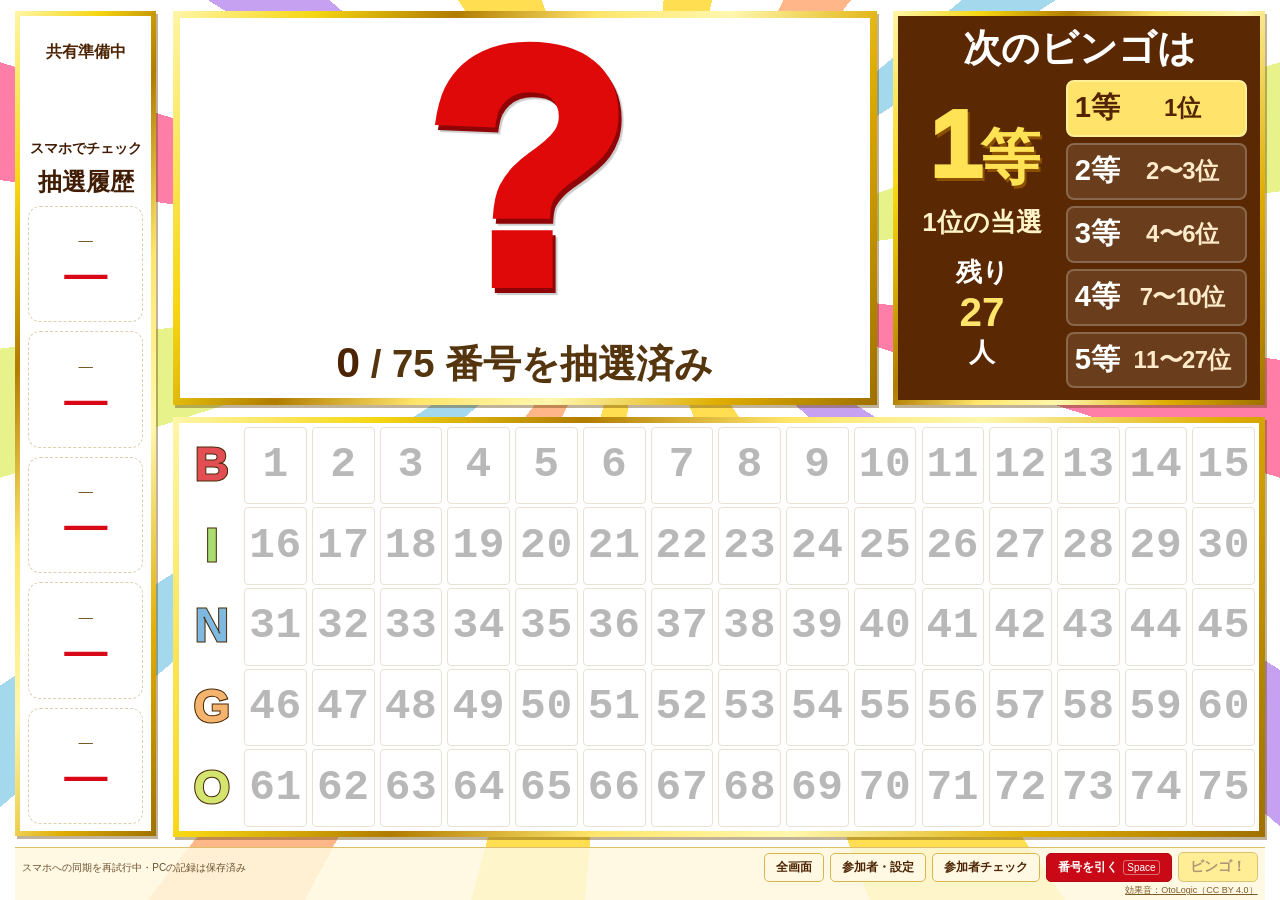
==== commit 8e64cc8c: "Add files via upload" ====
--- a/index.html
+++ b/index.html
@@ -1,5 +1,5 @@
 <!doctype html>
-<html lang="ja" data-version="screen-v4">
+<html lang="ja" data-version="screen-v5">
 <head><meta charset="utf-8"><meta name="viewport" content="width=device-width, initial-scale=1"><meta name="theme-color" content="#cf0714"><meta name="description" content="忘年会の27人用ビンゴ。スクリーン表示・手動当選チェック・スマホでの番号と参加者状況確認。"><title>忘年会ビンゴ</title><link rel="icon" href="data:,"><style>
 :root{font-family:"Yu Gothic",Meiryo,Arial,system-ui,sans-serif;color:#421d05;font-size:16px;--red:#d90816;--brown:#4d2403;--gold:#efbf00;--frame:linear-gradient(115deg,#fff6a8 0%,#f6d612 16%,#b17c00 32%,#ffe66b 48%,#fff7ae 63%,#dfad00 82%,#9e7000 100%)}*{box-sizing:border-box}body{margin:0;background:#fff6cc;min-height:100dvh}body::before{content:"";position:fixed;inset:0;background:repeating-conic-gradient(from -8deg at 50% 30%,#fff 0deg 13deg,#ffdf51 13deg 23deg,#fff 23deg 36deg,#ffb78a 36deg 46deg,#fff 46deg 58deg,#a4d9ed 58deg 65deg,#fff 65deg 80deg,#e7f28b 80deg 91deg,#fff 91deg 106deg,#ff7ea7 106deg 116deg,#fff 116deg 130deg,#c6a1f2 130deg 139deg,#fff 139deg 154deg,#ffdf51 154deg 168deg,#fff 168deg 180deg);z-index:-1}button,input,select,textarea{font:inherit}button{font-weight:800;color:var(--brown);background:#fff9e4;border:1px solid #d9b64b;border-radius:7px;padding:9px 16px;cursor:pointer;min-height:36px}button:hover{background:#fff0aa}button:disabled{opacity:.48;cursor:not-allowed}button:focus-visible,input:focus-visible,textarea:focus-visible,a:focus-visible{outline:3px solid #1765bd;outline-offset:3px}input,textarea{border:1px solid #bfad83;background:#fff;color:#321e0c;padding:9px 10px;border-radius:6px;min-width:0}input[type=checkbox]{width:21px;height:21px;accent-color:var(--red);flex-shrink:0}input[type=range]{accent-color:var(--red)}a{color:#8b3a00}h1,h2,h3,p{margin:0}[hidden]{display:none!important}.gold-frame{border:5px solid transparent;background:linear-gradient(#fff,#fff) padding-box,var(--frame) border-box;box-shadow:2px 3px 0 #65420066;min-height:0}.show-title{display:flex;align-items:center;justify-content:center;gap:5vw;background:var(--frame);color:#fff;margin:0 3vw;padding:5px 7vw;clip-path:polygon(2% 0,98% 0,100% 18%,100% 82%,98% 100%,2% 100%,0 82%,0 18%);min-height:0}.show-title h1{background:#4d2403;padding:0 5vw;text-align:center;flex:1;font-family:Arial,"Yu Gothic",sans-serif;font-weight:900;line-height:1.05;font-size:clamp(26px,5.9vh,72px);white-space:nowrap;letter-spacing:-.035em}.show-title b{font-weight:950}.title-star{font-size:clamp(15px,3vh,34px);color:#6b3300;line-height:1}#hostApp{height:100dvh;display:grid;grid-template-rows:minmax(0,1fr) auto;padding:1.2vh 1.2vw 0;gap:1.2vh}.game-screen{display:grid;grid-template-columns:clamp(94px,11vw,215px) minmax(0,1fr) minmax(230px,29vw);grid-template-rows:minmax(0,.94fr) minmax(0,1fr);grid-template-areas:"rail number prize" "rail board board";gap:1.3vh 1.3vw;min-height:0}.history-rail{grid-area:rail;display:grid;grid-template-rows:auto auto minmax(0,1fr);gap:1vh;padding:.8vh .6vw;min-width:0}.qr-block{text-align:center;min-height:0}.qr-block>p{font-size:clamp(10px,1.5vh,17px);font-weight:800;margin-top:2px}.qr-button{border:0;border-radius:0;padding:0;display:block;min-height:0;background:white;margin:auto;width:100%;max-width:180px}.qr-button:hover{background:white}.qr-button span{display:block;aspect-ratio:1;max-height:19.8vh;margin:auto;max-width:100%}#qr svg,#largeQR svg{display:block;width:100%;height:100%}.history-rail>h2{text-align:center;font-weight:900;font-size:clamp(18px,2.7vh,31px);white-space:nowrap;line-height:1.2}.recent-history{list-style:none;padding:0;margin:0;display:grid;grid-template-rows:repeat(5,minmax(0,1fr));gap:1vh;min-height:0}.recent-history li{display:flex;align-items:center;justify-content:center;flex-direction:column;background:#fff8df;border:2px solid #ebcc66;border-radius:12px;min-height:0}.recent-history li:first-child{background:#ffe66a;border-color:#dda800}.recent-history li.empty-history{border:1px dashed #ddcfab;color:#c8bca1;background:white}.recent-history b{font-family:Arial,sans-serif;font-weight:900;font-size:clamp(25px,4.8vh,61px);color:var(--red);line-height:1}.recent-history small{font-size:clamp(10px,1.6vh,19px);line-height:1.2;color:#795a28;margin-bottom:.3vh}.number-stage{grid-area:number;text-align:center;display:flex;flex-direction:column;align-items:center;justify-content:center;border-width:7px;position:relative;overflow:hidden}.big-number{font-family:Arial,sans-serif;font-weight:950;font-size:clamp(140px,37vh,470px);color:#e00909;letter-spacing:.015em;line-height:.86;text-shadow:3px 5px 0 #8f0507,5px 7px 1px #0003;padding:0 .02em;flex:1;display:flex;align-items:center;justify-content:center;min-height:0;font-variant-numeric:tabular-nums}.draw-counter{font-size:clamp(15px,2.4vh,33px);line-height:1.25;margin:.5vh 0 .8vh;color:#6a4924;white-space:nowrap}.draw-counter strong{color:var(--brown);font-weight:900}.big-number.rolling{animation:rolling .12s infinite alternate}@keyframes rolling{from{transform:translateX(-3px)}to{transform:translateX(3px)}}.prize-panel{grid-area:prize;display:flex;align-items:center;justify-content:space-evenly;flex-direction:column;gap:.3vh;text-align:center;padding:.9vh .8vw;background:linear-gradient(#5a2903,#5a2903) padding-box,var(--frame) border-box;color:#fff}.prize-panel>h2{font-size:clamp(22px,3.8vh,45px);font-weight:900;line-height:1.1;white-space:nowrap}.next-grade{font-family:Arial,"Yu Gothic",sans-serif;font-size:clamp(65px,11vh,140px);font-weight:950;line-height:.98;color:#ffe354;letter-spacing:-.05em;text-shadow:2px 3px #8c5100}.next-grade>span{font-size:.63em;margin-left:.06em}.next-grade.finished-grade{font-family:inherit;font-size:clamp(28px,5vh,64px);line-height:1.2;letter-spacing:0}.next-rank{font-size:clamp(16px,2.3vh,29px);line-height:1.2;color:#fff3c8}.remaining{font-size:clamp(21px,3.9vh,47px);font-weight:900;color:#fff;line-height:1.15}.remaining strong{font-family:Arial,sans-serif;font-size:1.2em;color:#ffe56b}.prize-plan{display:grid;grid-template-columns:repeat(5,1fr);gap:.4vw;width:100%;margin-top:.4vh}.prize-plan div{background:#ffffff1a;border:1px solid #ffffff35;border-radius:6px;padding:.4vh 1px;font-size:clamp(11px,1.8vh,23px);font-weight:800}.prize-plan small{display:block;font-size:.69em;white-space:nowrap;margin-top:.2vh;color:#ffeaca;font-weight:500}.prize-plan .current{color:#542400;background:#ffe36b;border-color:#fff098}.prize-plan .current small{color:#542400}.board-frame{container-type:size;grid-area:board;padding:.4vh .3vw;overflow:hidden;border-width:6px}.number-board{height:100%;display:grid;grid-template-columns:.9fr repeat(15,minmax(0,1fr));grid-template-rows:repeat(5,minmax(0,1fr));gap:3px clamp(4px,.4vw,9px);min-height:0;background:transparent}.board-letter,.num{display:flex;align-items:center;justify-content:center;background:#fff;min-width:0;min-height:0;line-height:1}.board-letter{font-family:Arial,sans-serif;font-weight:950;font-size:clamp(22px,5.2vh,70px);color:#e24e53;-webkit-text-stroke:1px #472805}.board-letter.g1{color:#a9dc72}.board-letter.g2{color:#7db9e1}.board-letter.g3{color:#f4b46e}.board-letter.g4{color:#d4e56f}.num{border:1px solid #e9e2d3;border-radius:4px;padding:0 2px;color:#b8b8b8;font-family:Consolas,"Liberation Mono",Menlo,monospace;font-size:clamp(20px,5.2vh,70px);font-weight:800;letter-spacing:.015em;font-variant-numeric:tabular-nums}.num.on{color:#e00d1a;font-weight:800}.num.latest{background:#ffe168;color:#ba0010;box-shadow:inset 0 0 0 3px #d4a200}.operator-bar{display:grid;grid-template-columns:minmax(0,1fr) auto;gap:3px 15px;align-items:center;background:#fff8e0db;padding:4px 7px;border-top:1px solid #ddbd66;min-height:43px}.operator-status{min-width:0;font-size:10px;color:#6a4e2c;display:flex;gap:9px;line-height:1.3;flex-wrap:wrap}.operator-status #notice{color:#a70611;font-weight:700}.operator-buttons{display:flex;align-items:center;gap:6px;justify-content:flex-end;flex-wrap:nowrap}.operator-buttons button{padding:5px 11px;font-size:12px;min-height:28px;border-radius:5px;white-space:nowrap}.draw-button{background:#c90a16!important;color:#fff!important;border-color:#b50913!important}.draw-button:hover{background:#e11420!important}.bingo-button{background:#ffe23f;border-color:#b28c00;color:#5b2600;font-size:14px!important}.operator-buttons kbd{font:10px Arial,sans-serif;border:1px solid #ffffff66;border-radius:3px;padding:1px 3px;margin-left:5px}.sound-credit{grid-column:1/-1;font-size:9px;text-align:right;line-height:1.2;color:#7d5c28}.people-screen{min-height:0;display:flex;flex-direction:column;padding:1vh 1vw;background:#fffdf2e6;border:4px solid #e5bf3f}.people-heading{display:flex;align-items:center;justify-content:space-between;gap:20px}.people-heading h2{font-size:clamp(22px,3.7vh,48px);font-weight:900}.people-heading p{font-size:clamp(18px,3vh,36px);font-weight:900;color:var(--red)}.operator-help{font-size:12px;color:#77592c;margin:.6vh 0 1.2vh}.people-grid{display:grid;grid-template-columns:repeat(3,minmax(0,1fr));grid-template-rows:repeat(9,minmax(0,1fr));grid-auto-flow:column;gap:.6vh .9vw;flex:1;min-height:0}.person-card{display:flex;align-items:center;gap:.65vw;min-height:0;background:white;border:2px solid #e5cf8b;border-radius:7px;padding:.6vh .7vw;cursor:pointer;overflow:hidden}.person-card.won{background:#fff1b0;border-color:#d5aa25;cursor:default}.person-card input{height:20px;width:20px;margin:0;flex-shrink:0}.person-no{font:700 clamp(11px,1.7vh,21px) Arial,sans-serif;color:#a18b61}.person-name{font-size:clamp(16px,2.5vh,33px);font-weight:800;flex:1;white-space:nowrap;overflow:hidden;text-overflow:ellipsis}.person-result{display:flex;flex-direction:column;align-items:center;white-space:nowrap;font-size:clamp(13px,1.9vh,25px);font-weight:800;line-height:1.2;color:#8c6732;flex-shrink:0}.person-result strong{color:#c60012;font-size:1.2em}.person-result small{font-size:.75em;font-weight:600}.person-card.won .person-name{color:#502806}dialog{max-height:92dvh;overflow:auto;color:var(--brown);padding:24px;border-radius:14px;margin:auto}dialog::backdrop{background:#231500a6;backdrop-filter:blur(4px)}.settings-dialog{width:min(1100px,94vw)}.dialog-heading{display:flex;justify-content:space-between;align-items:center;margin-bottom:14px}.dialog-heading h2{font-size:26px}.settings-help{font-size:14px;line-height:1.8;color:#6e542b;margin:10px 0}.settings-dialog details{background:#fff6dc;padding:14px;border-radius:8px}.settings-dialog summary{cursor:pointer;font-weight:800}.settings-dialog details label{display:block;margin-top:12px;font-size:14px}.settings-dialog textarea{display:block;width:100%;margin:10px 0}.name-fields{display:grid;grid-template-columns:repeat(3,1fr);gap:10px 20px;margin-top:20px}.name-field{display:flex;align-items:center;gap:9px;font-size:13px}.name-field>span{font-weight:800;color:#9a741d}.name-field input{width:100%;font-size:15px}.settings-columns{display:grid;grid-template-columns:1fr 1fr;gap:30px;margin-top:20px}.settings-columns h3{font-size:19px;margin-bottom:15px}.settings-columns>section>label{display:block;margin:15px 0 8px;font-size:14px}.settings-columns input[type=url]{width:100%;font-size:13px}.settings-columns .check-label,.settings-columns .volume-label{display:flex;align-items:center;gap:12px}.volume-label input{max-width:200px}.button-row{display:flex;gap:10px;flex-wrap:wrap;margin:12px 0}.settings-dialog button{font-size:13px}.settings-columns .danger{display:block;background:#fff0ed;color:#a40816;margin:12px 0 4px}.settings-columns small{display:block;font-size:12px;color:#795a36}hr{border:0;border-top:1px solid #e6cf95;margin:20px 0}#saveStatus{font-size:13px;color:#6d580f;margin-top:12px}.confirm-dialog{width:min(500px,94vw)}.confirm-dialog h2{font-size:24px}.confirm-dialog p{white-space:pre-line;line-height:1.8;font-size:17px;overflow-wrap:anywhere;margin:18px 0 24px}.confirm-dialog .button-row{justify-content:flex-end}.qr-dialog{text-align:center;width:min(760px,95vw);max-height:96dvh}.qr-dialog h2{font-size:clamp(19px,3vw,28px)}#largeQR{width:min(62dvh,80vw);height:min(62dvh,80vw);margin:15px auto}.qr-dialog p{font-size:14px;margin:12px 0}.celebration-dialog{width:min(1100px,91vw);text-align:center;padding:3vh 3vw 2vh;background:radial-gradient(circle at center,#fff8d9,#fffdf6 70%) padding-box,var(--frame) border-box;overflow:hidden}.congratulations{letter-spacing:.18em;font-size:clamp(13px,2.5vh,30px);font-weight:750;color:#946913}.bingo-heading{display:block;font-family:Arial,sans-serif;font-size:clamp(70px,20vh,240px);color:#df0717;font-weight:950;letter-spacing:-.06em;line-height:1.17;text-shadow:3px 4px #efb600,5px 6px #b8840090}.celebration-dialog h2{font-size:clamp(28px,6.5vh,82px);font-weight:950;line-height:1.2;overflow-wrap:anywhere;max-height:24vh;overflow:auto}.celebration-dialog #celebrationPrize{font-size:clamp(26px,5.5vh,66px);font-weight:900;color:#a06a00;margin:2vh 0}.celebration-dialog button{font-size:14px;padding:8px 24px;min-height:32px}#confetti{position:fixed;inset:0;width:100%;height:100%;pointer-events:none;z-index:9999}.mobile-app{max-width:800px;margin:auto;padding:12px 14px 30px}.mobile-app .show-title{margin:0 0 15px;padding:6px 13px;min-height:55px}.mobile-app .show-title h1{font-size:34px;padding:4px}.mobile-latest{display:flex;flex-direction:column;align-items:center;padding:12px;background:linear-gradient(#fffdf8,#fff9e3) padding-box,var(--frame) border-box}.mobile-latest>span{font-size:14px;font-weight:800;color:#8d6529}.mobile-latest>strong{font-family:Arial,sans-serif;font-size:118px;letter-spacing:-.06em;line-height:1.05;color:var(--red);font-weight:950}.mobile-latest>p{font-size:14px;margin:8px 0 2px;color:#75542c}.mobile-prize{display:flex;justify-content:space-between;gap:10px;background:linear-gradient(#542600,#542600) padding-box,var(--frame) border-box;color:white;padding:12px 10px;margin:13px 0;font-size:15px;font-weight:900}.mobile-prize #viewerNext{color:#ffe26c}.mobile-tabs{display:grid;grid-template-columns:1fr 1fr;gap:9px;margin:18px 0}.mobile-tabs button{background:white;border:2px solid #e4c462;min-height:46px;font-size:15px}.mobile-tabs button.active{background:#d40816;border-color:#b2000e;color:#fff}.mobile-history{padding:12px;margin-bottom:15px}.mobile-history h2,.mobile-board-frame h2,.mobile-people h2{font-size:19px;margin-bottom:13px}.mobile-history h2 small{font-size:12px;color:#886c3b;margin-left:8px}.mobile-history .recent-history{display:grid;grid-template-columns:repeat(5,1fr);grid-template-rows:auto;gap:7px}.mobile-history .recent-history li{height:70px;border-radius:8px;min-width:0}.mobile-history .recent-history b{font-size:31px}.mobile-history .recent-history small{font-size:11px;margin:0 0 5px}.mobile-board-frame{padding:12px}.mobile-app .number-board{grid-template-columns:repeat(5,minmax(0,1fr));grid-template-rows:repeat(15,44px);gap:2px;background:#e5dabc}.mobile-app .board-letter{display:none}.mobile-app .num{font-size:26px;grid-column:var(--c);grid-row:var(--r);letter-spacing:.015em}.mobile-app .num.latest{box-shadow:inset 0 0 0 2px #d4a200}.mobile-people{padding:15px}.mobile-people>p{font-size:13px;margin-bottom:15px;color:#7c613b}.mobile-person{display:grid;grid-template-columns:25px minmax(0,1fr) auto;align-items:center;gap:8px;min-height:54px;padding:9px 5px;border-bottom:1px solid #e4d8ba}.mobile-person.won{background:#fff4c3}.mobile-person .person-no{font-size:12px}.mobile-person .person-name{font-size:17px}.mobile-person .person-result{font-size:14px;min-width:68px}.mobile-person .person-result small{font-size:11px}.viewer-connection{text-align:center;font-size:12px;line-height:1.9;color:#785c37;margin:19px 0}.viewer-connection #viewerStatus{font-weight:800}.viewer-connection #viewerStatus.live{color:#236335}.viewer-connection #viewerStatus.stale{color:#a05500}.viewer-connection button{font-size:12px;padding:7px 12px;min-height:32px;margin:7px 0}.mobile-credit{display:block;text-align:center;font-size:10px}.empty-view{padding:15px;line-height:1.8;text-align:center}#printArea{display:none}
 @media(min-width:1800px){.operator-buttons button{font-size:14px}.operator-bar{min-height:50px}.operator-status{font-size:12px}}
@@ -12,6 +12,16 @@
 @supports(font-size:1cqw){.board-frame .num{font-size:clamp(18px,min(5.2vh,4cqw),70px)}}
 #qrError{font-size:10px;line-height:1.4;color:#9e1515;overflow-wrap:anywhere;font-weight:600}.mobile-app{padding-top:14px}.mobile-app .mobile-latest{margin-top:0}
 
+/* Projection readability: no title strip; larger draw count and grade/rank rows. */
+.show-title,.title-star{display:none!important}
+.draw-counter{font-size:clamp(23px,4.25vh,53px);font-weight:700;line-height:1.2;margin:.9vh 0 1.1vh}.draw-counter strong{font-size:1.12em}.draw-counter span{color:#55350e}
+.prize-panel{justify-content:flex-start;gap:1vh;padding:1.3vh 1vw}.prize-panel>h2{font-size:clamp(24px,4.2vh,51px);line-height:1.15}
+.prize-content{display:grid;grid-template-columns:minmax(0,.9fr) minmax(0,1.15fr);gap:1vw;width:100%;flex:1;min-height:0;align-items:stretch}
+.next-summary{display:flex;align-items:center;justify-content:center;flex-direction:column;gap:1.8vh;min-width:0}.next-summary .next-grade{font-size:clamp(60px,10.5vh,137px)}.next-summary .next-rank{font-size:clamp(19px,2.9vh,37px);font-weight:800;white-space:nowrap}.next-summary .remaining{font-size:clamp(17px,2.9vh,36px);line-height:1.35}.next-summary .remaining strong{display:block;font-size:1.55em;line-height:1.1}
+.prize-plan{display:grid;grid-template-columns:minmax(0,1fr);grid-template-rows:repeat(5,minmax(0,1fr));gap:.7vh;width:100%;margin:0}.prize-plan div{display:grid;grid-template-columns:auto minmax(0,1fr);align-items:center;gap:.5vw;padding:.3vh .55vw;font-size:clamp(21px,3.25vh,41px);border-width:2px;border-radius:8px;white-space:nowrap}.prize-plan small{font-size:clamp(18px,2.65vh,34px);font-weight:800;margin:0;letter-spacing:-.025em}
+@media(max-width:1100px){.prize-content{grid-template-columns:minmax(0,.8fr) minmax(0,1.2fr);gap:.5vw}.prize-panel{padding:1vh .5vw}.prize-plan div{font-size:clamp(19px,2.85vh,30px);padding:.3vh .3vw}.prize-plan small{font-size:clamp(15px,2.2vh,25px)}.next-summary .next-rank{font-size:clamp(17px,2.55vh,26px)}.next-summary .next-grade{font-size:clamp(55px,9vh,105px)}}
+@media(max-width:720px){.draw-counter{font-size:18px;white-space:normal;margin:8px 5px 10px}.prize-panel>h2{font-size:21px}.prize-panel{gap:5px}.prize-content{gap:6px;grid-template-columns:1fr 1.4fr}.next-summary{gap:4px}.next-summary .next-grade{font-size:49px}.next-summary .next-rank{font-size:14px}.next-summary .remaining{font-size:13px}.next-summary .remaining strong{display:inline;font-size:1.2em}.prize-plan{gap:3px}.prize-plan div{font-size:16px;padding:2px 5px;border-width:1px;border-radius:4px;gap:4px}.prize-plan small{font-size:12px}}
+
 </style></head>
 <body>
 <div id="hostApp" hidden>
@@ -19,14 +29,14 @@
 <main id="gameView" class="game-screen">
 <aside class="history-rail gold-frame"><div class="qr-block"><button id="enlargeQR" class="qr-button" aria-label="スマホ用QRコードを大きく表示"><span id="qr"></span></button><p>スマホでチェック</p><p id="qrError" hidden></p></div><h2>抽選履歴</h2><ol id="history" class="recent-history" aria-label="直近5回の抽選履歴"></ol></aside>
 <section class="number-stage gold-frame" aria-label="最新の抽選番号"><div id="ball" class="big-number" aria-live="polite">?</div><p class="draw-counter"><strong id="drawCount">0</strong><span> / 75 番号を抽選済み</span></p></section>
-<section class="prize-panel gold-frame"><h2 id="nextLabel">次のビンゴは</h2><div id="nextPrize" class="next-grade">1<span>等</span></div><p id="nextRank" class="next-rank">1位の当選</p><p id="remaining" class="remaining">残り <strong>27</strong> 人</p><div id="prizePlan" class="prize-plan" aria-label="景品の当選順位"></div></section>
+<section class="prize-panel gold-frame"><h2 id="nextLabel">次のビンゴは</h2><div class="prize-content"><div class="next-summary"><div id="nextPrize" class="next-grade">1<span>等</span></div><p id="nextRank" class="next-rank">1位の当選</p><p id="remaining" class="remaining">残り <strong>27</strong> 人</p></div><div id="prizePlan" class="prize-plan" aria-label="景品の当選順位"></div></div></section>
 <section class="board-frame gold-frame" aria-label="出た番号一覧"><div id="board" class="number-board" aria-label="1から75の番号一覧"></div></section>
 </main>
 <section id="peopleView" class="people-screen" hidden><div class="people-heading"><h2>参加者チェック</h2><p id="peopleSummary">当選 0 / 27人</p></div><p class="operator-help">ビンゴした方にチェックを入れて当選を確定します。同時当選は主催者が順番を決めてください。</p><div id="peopleGrid" class="people-grid"></div></section>
 <footer class="operator-bar"><div class="operator-status"><span id="shareStatus" role="status">共有を準備中</span><span id="notice" role="status"></span></div><div class="operator-buttons"><button id="fullscreen">全画面</button><button id="openSettings">参加者・設定</button><button id="togglePeople" aria-pressed="false">参加者チェック</button><button id="draw" class="draw-button">番号を引く <kbd>Space</kbd></button><button id="bingo" class="bingo-button">ビンゴ！</button></div><a class="sound-credit" href="https://otologic.jp/free/se/lottery-drawing-bingo01.html" target="_blank" rel="noopener">効果音：OtoLogic（CC BY 4.0）</a></footer>
 </div>
-<main id="viewerApp" class="mobile-app" hidden><section class="mobile-latest gold-frame"><span>最新の番号</span><strong id="viewerBall">?</strong><p id="viewerCount">0 / 75 番号</p></section><section class="mobile-prize gold-frame"><span id="viewerNext">次のビンゴは 1等</span><span id="viewerRemaining">残り27人</span></section><div class="mobile-tabs" role="group" aria-label="表示する情報"><button id="viewerNumbersTab" class="active" aria-pressed="true">番号一覧</button><button id="viewerPeopleTab" aria-pressed="false">参加者チェック</button></div><section id="viewerNumbers"><div class="mobile-history gold-frame"><h2>抽選履歴 <small>直近5回</small></h2><ol id="viewerHistory" class="recent-history"></ol></div><section class="mobile-board-frame gold-frame"><h2>出た番号一覧</h2><div id="viewerBoard" class="number-board"></div></section></section><section id="viewerPeople" class="mobile-people gold-frame" hidden><h2>参加者チェック</h2><p>司会者が確定した当選順・等級です。</p><div id="viewerPeopleGrid"></div></section><div class="viewer-connection"><p id="viewerStatus" role="status"></p><p id="viewerUpdated"></p><button id="viewerReconnect">自動更新に再接続</button><p>更新が止まったら、会場の最新QRを読み直してください。</p></div><a class="mobile-credit" href="https://otologic.jp/free/se/lottery-drawing-bingo01.html" target="_blank" rel="noopener">効果音：OtoLogic（CC BY 4.0）</a></main>
-<dialog id="settingsDialog" class="settings-dialog gold-frame"><header class="dialog-heading"><h2>参加者・設定</h2><button id="closeSettings">閉じる</button></header><p class="settings-help">27人の名前を入力。スマホの閲覧ページにも参加者名・当選状態・等級が表示されます。</p><details><summary>名前をまとめて入力</summary><label for="bulkNames">1行1人、27人以内で貼り付け</label><textarea id="bulkNames" rows="5" placeholder="藤田&#10;田中&#10;佐藤"></textarea><button id="applyNames">名前を反映</button></details><div id="nameFields" class="name-fields"></div><p id="saveStatus" role="status">このブラウザーへ自動保存</p><div class="settings-columns"><section><h3>音・共有</h3><label class="check-label"><input id="sound" type="checkbox" checked> 効果音を鳴らす</label><label class="volume-label">音量 <input id="volume" type="range" min="0" max="100" value="75"></label><button id="testBell">「当選ベル02」を試聴</button><p id="bellStatus" class="settings-help" role="status">音源を準備しています</p><p class="settings-help">OtoLogic「当選ベル02-01（強）」を使用。音源を同梱しています。</p><label for="publicURL">QRの公開先URL（通常は空欄）</label><input id="publicURL" type="url" placeholder="https://ユーザー名.github.io/bingo/"><div class="button-row"><button id="copyLink">閲覧リンクをコピー</button><button id="retryShare">共有を再接続</button></div><p class="settings-help">司会者PCは開いたままにしてください。自動更新がつながらない場合も、最新QRから読み取り時点の番号・参加者状況を確認できます。</p></section><section><h3>データ管理</h3><div class="button-row"><button id="exportData">データを保存</button><button id="importData">データを読み込む</button><input id="importFile" type="file" accept=".json,application/json" hidden></div><div class="button-row"><button id="undoDraw">直前の抽選を取り消す</button><button id="undoWinner">直前の当選を取り消す</button><button id="printCards">カード印刷</button></div><hr><button id="resetResults" class="danger">抽選・当選結果をリセット</button><small>参加者名・カードは残します。</small><button id="resetPeople" class="danger">参加者データをリセット</button><small>名前・当選記録を消去。番号・カードは残します。</small><button id="resetAll" class="danger">すべてリセット</button><small>すべての記録を消去し、カードを作り直します。</small></section></div><p class="settings-help">ファイルを更新する前やPCを変更する前は、JSONのバックアップを保存してください。</p><p class="settings-help">効果音：<a href="https://otologic.jp/" target="_blank" rel="noopener">OtoLogic</a> ／ <a href="https://creativecommons.org/licenses/by/4.0/" target="_blank" rel="noopener">CC BY 4.0</a> ／ 当選ベル02-01（強）、音源の編集なし</p></dialog>
+<main id="viewerApp" class="mobile-app" hidden><section class="mobile-latest gold-frame"><span>最新の番号</span><strong id="viewerBall">?</strong><p id="viewerCount">0 / 75 番号</p></section><section class="mobile-prize gold-frame"><span id="viewerNext">次のビンゴは 1等</span><span id="viewerRemaining">残り27人</span></section><div class="mobile-tabs" role="group" aria-label="表示する情報"><button id="viewerNumbersTab" class="active" aria-pressed="true">番号一覧</button><button id="viewerPeopleTab" aria-pressed="false">参加者チェック</button></div><section id="viewerNumbers"><div class="mobile-history gold-frame"><h2>抽選履歴 <small>直近5回</small></h2><ol id="viewerHistory" class="recent-history"></ol></div><section class="mobile-board-frame gold-frame"><h2>出た番号一覧</h2><div id="viewerBoard" class="number-board"></div></section></section><section id="viewerPeople" class="mobile-people gold-frame" hidden><h2>参加者チェック</h2><p>司会者が確定した当選順・等級です。</p><div id="viewerPeopleGrid"></div></section><div class="viewer-connection"><p id="viewerStatus" role="status"></p><p id="viewerUpdated"></p><button id="viewerReconnect">自動更新に再接続</button><p>画面を開いたまま最新情報に自動更新します。再読み込みでも最新情報を取得します。</p></div><a class="mobile-credit" href="https://otologic.jp/free/se/lottery-drawing-bingo01.html" target="_blank" rel="noopener">効果音：OtoLogic（CC BY 4.0）</a></main>
+<dialog id="settingsDialog" class="settings-dialog gold-frame"><header class="dialog-heading"><h2>参加者・設定</h2><button id="closeSettings">閉じる</button></header><p class="settings-help">27人の名前を入力。スマホの閲覧ページにも参加者名・当選状態・等級が表示されます。</p><details><summary>名前をまとめて入力</summary><label for="bulkNames">1行1人、27人以内で貼り付け</label><textarea id="bulkNames" rows="5" placeholder="藤田&#10;田中&#10;佐藤"></textarea><button id="applyNames">名前を反映</button></details><div id="nameFields" class="name-fields"></div><p id="saveStatus" role="status">このブラウザーへ自動保存</p><div class="settings-columns"><section><h3>音・共有</h3><label class="check-label"><input id="sound" type="checkbox" checked> 効果音を鳴らす</label><label class="volume-label">音量 <input id="volume" type="range" min="0" max="100" value="75"></label><button id="testBell">「当選ベル02」を試聴</button><p id="bellStatus" class="settings-help" role="status">音源を準備しています</p><p class="settings-help">OtoLogic「当選ベル02-01（強）」を使用。音源を同梱しています。</p><label for="publicURL">QRの公開先URL（通常は空欄）</label><input id="publicURL" type="url" placeholder="https://ユーザー名.github.io/bingo/"><div class="button-row"><button id="copyLink">閲覧リンクをコピー</button><button id="retryShare">共有を再接続</button></div><p class="settings-help">司会者PCは開いたままにしてください。最新の抽選番号と当選状況を共有先へ保存します。スマホは約3秒ごとに最新情報を取得します。</p></section><section><h3>データ管理</h3><div class="button-row"><button id="exportData">データを保存</button><button id="importData">データを読み込む</button><input id="importFile" type="file" accept=".json,application/json" hidden></div><div class="button-row"><button id="undoDraw">直前の抽選を取り消す</button><button id="undoWinner">直前の当選を取り消す</button><button id="printCards">カード印刷</button></div><hr><button id="resetResults" class="danger">抽選・当選結果をリセット</button><small>参加者名・カードは残します。</small><button id="resetPeople" class="danger">参加者データをリセット</button><small>名前・当選記録を消去。番号・カードは残します。</small><button id="resetAll" class="danger">すべてリセット</button><small>すべての記録を消去し、カードを作り直します。</small></section></div><p class="settings-help">ファイルを更新する前やPCを変更する前は、JSONのバックアップを保存してください。</p><p class="settings-help">効果音：<a href="https://otologic.jp/" target="_blank" rel="noopener">OtoLogic</a> ／ <a href="https://creativecommons.org/licenses/by/4.0/" target="_blank" rel="noopener">CC BY 4.0</a> ／ 当選ベル02-01（強）、音源の編集なし</p></dialog>
 <dialog id="confirmDialog" class="confirm-dialog gold-frame"><form method="dialog"><h2 id="confirmTitle"></h2><p id="confirmText"></p><div class="button-row"><button value="cancel">キャンセル</button><button id="confirmOK" value="ok" class="draw-button">確定</button></div></form></dialog>
 <dialog id="qrDialog" class="qr-dialog gold-frame"><h2>スマホで読み取ってください</h2><div id="largeQR"></div><p>番号・参加者名・当選状況を確認できます。</p><button id="closeQR">閉じる</button></dialog>
 <dialog id="celebration" class="celebration-dialog gold-frame"><p class="congratulations">CONGRATULATIONS!</p><strong class="bingo-heading">BINGO!</strong><h2 id="celebrationName"></h2><p id="celebrationPrize"></p><button id="closeCelebration">閉じる</button></dialog><canvas id="confetti" aria-hidden="true"></canvas><div id="printArea"></div><audio id="winnerBell" src="[data-uri]" preload="auto"></audio>
@@ -2334,17 +2344,6 @@
 !function(f){typeof module!='undefined'&&typeof exports=='object'?module.exports=f():typeof define!='undefined'&&define.amd?define(f):(typeof self!='undefined'?self:this).fflate=f()}(function(){var _e={};"use strict";var t=(typeof module!='undefined'&&typeof exports=='object'?function(_f){"use strict";var e,t=";var __w=require('worker_threads');__w.parentPort.on('message',function(m){onmessage({data:m})}),postMessage=function(m,t){__w.parentPort.postMessage(m,t)},close=process.exit;self=global";try{e=require("worker_threads").Worker}catch(e){}exports.default=e?function(r,n,o,a,s){var u=!1,i=new e(r+t,{eval:!0}).on("error",(function(e){return s(e,null)})).on("message",(function(e){return s(null,e)})).on("exit",(function(e){e&&!u&&s(Error("exited with code "+e),null)}));return i.postMessage(o,a),i.terminate=function(){return u=!0,e.prototype.terminate.call(i)},i}:function(e,t,r,n,o){setImmediate((function(){return o(Error("async operations unsupported - update to Node 12+ (or Node 10-11 with the --experimental-worker CLI flag)"),null)}));var a=function(){};return{terminate:a,postMessage:a}};return _f}:function(_f){"use strict";var e={};_f.default=function(r,t,s,a,n){var o=new Worker(e[t]||(e[t]=URL.createObjectURL(new Blob([r+';addEventListener("error",function(e){e=e.error;postMessage({$e$:[e.message,e.code,e.stack]})})'],{type:"text/javascript"}))));return o.onmessage=function(e){var r=e.data,t=r.$e$;if(t){var s=Error(t[0]);s.code=t[1],s.stack=t[2],n(s,null)}else n(null,r)},o.postMessage(s,a),o};return _f})({}),n=Uint8Array,r=Uint16Array,e=Int32Array,i=new n([0,0,0,0,0,0,0,0,1,1,1,1,2,2,2,2,3,3,3,3,4,4,4,4,5,5,5,5,0,0,0,0]),o=new n([0,0,0,0,1,1,2,2,3,3,4,4,5,5,6,6,7,7,8,8,9,9,10,10,11,11,12,12,13,13,0,0]),s=new n([16,17,18,0,8,7,9,6,10,5,11,4,12,3,13,2,14,1,15]),a=function(t,n){for(var i=new r(31),o=0;o<31;++o)i[o]=n+=1<<t[o-1];var s=new e(i[30]);for(o=1;o<30;++o)for(var a=i[o];a<i[o+1];++a)s[a]=a-i[o]<<5|o;return{b:i,r:s}},u=a(i,2),h=u.b,f=u.r;h[28]=258,f[258]=28;for(var l=a(o,0),c=l.b,p=l.r,v=new r(32768),d=0;d<32768;++d){var g=(43690&d)>>1|(21845&d)<<1;v[d]=((65280&(g=(61680&(g=(52428&g)>>2|(13107&g)<<2))>>4|(3855&g)<<4))>>8|(255&g)<<8)>>1}var y=function(t,n,e){for(var i=t.length,o=0,s=new r(n);o<i;++o)t[o]&&++s[t[o]-1];var a,u=new r(n);for(o=1;o<n;++o)u[o]=u[o-1]+s[o-1]<<1;if(e){a=new r(1<<n);var h=15-n;for(o=0;o<i;++o)if(t[o])for(var f=o<<4|t[o],l=n-t[o],c=u[t[o]-1]++<<l,p=c|(1<<l)-1;c<=p;++c)a[v[c]>>h]=f}else for(a=new r(i),o=0;o<i;++o)t[o]&&(a[o]=v[u[t[o]-1]++]>>15-t[o]);return a},m=new n(288);for(d=0;d<144;++d)m[d]=8;for(d=144;d<256;++d)m[d]=9;for(d=256;d<280;++d)m[d]=7;for(d=280;d<288;++d)m[d]=8;var b=new n(32);for(d=0;d<32;++d)b[d]=5;var w=y(m,9,0),x=y(m,9,1),z=y(b,5,0),k=y(b,5,1),M=function(t){for(var n=t[0],r=1;r<t.length;++r)t[r]>n&&(n=t[r]);return n},S=function(t,n,r){var e=n/8|0;return(t[e]|t[e+1]<<8)>>(7&n)&r},A=function(t,n){var r=n/8|0;return(t[r]|t[r+1]<<8|t[r+2]<<16)>>(7&n)},T=function(t){return(t+7)/8|0},D=function(t,r,e){return(null==r||r<0)&&(r=0),(null==e||e>t.length)&&(e=t.length),new n(t.subarray(r,e))};_e.FlateErrorCode={UnexpectedEOF:0,InvalidBlockType:1,InvalidLengthLiteral:2,InvalidDistance:3,StreamFinished:4,NoStreamHandler:5,InvalidHeader:6,NoCallback:7,InvalidUTF8:8,ExtraFieldTooLong:9,InvalidDate:10,FilenameTooLong:11,StreamFinishing:12,InvalidZipData:13,UnknownCompressionMethod:14};var C=["unexpected EOF","invalid block type","invalid length/literal","invalid distance","stream finished","no stream handler",,"no callback","invalid UTF-8 data","extra field too long","date not in range 1980-2099","filename too long","stream finishing","invalid zip data"],I=function(t,n,r){var e=Error(n||C[t]);if(e.code=t,Error.captureStackTrace&&Error.captureStackTrace(e,I),!r)throw e;return e},U=function(t,r,e,a){var u=t.length,f=a?a.length:0;if(!u||r.f&&!r.l)return e||new n(0);var l=!e,p=l||2!=r.i,v=r.i;l&&(e=new n(3*u));var d=function(t){var r=e.length;if(t>r){var i=new n(Math.max(2*r,t));i.set(e),e=i}},g=r.f||0,m=r.p||0,b=r.b||0,w=r.l,z=r.d,C=r.m,U=r.n,F=8*u;do{if(!w){g=S(t,m,1);var E=S(t,m+1,3);if(m+=3,!E){var Z=t[(J=T(m)+4)-4]|t[J-3]<<8,q=J+Z;if(q>u){v&&I(0);break}p&&d(b+Z),e.set(t.subarray(J,q),b),r.b=b+=Z,r.p=m=8*q,r.f=g;continue}if(1==E)w=x,z=k,C=9,U=5;else if(2==E){var O=S(t,m,31)+257,G=S(t,m+10,15)+4,L=O+S(t,m+5,31)+1;m+=14;for(var H=new n(L),j=new n(19),N=0;N<G;++N)j[s[N]]=S(t,m+3*N,7);m+=3*G;var P=M(j),B=(1<<P)-1,Y=y(j,P,1);for(N=0;N<L;){var J,K=Y[S(t,m,B)];if(m+=15&K,(J=K>>4)<16)H[N++]=J;else{var Q=0,R=0;for(16==J?(R=3+S(t,m,3),m+=2,Q=H[N-1]):17==J?(R=3+S(t,m,7),m+=3):18==J&&(R=11+S(t,m,127),m+=7);R--;)H[N++]=Q}}var V=H.subarray(0,O),W=H.subarray(O);C=M(V),U=M(W),w=y(V,C,1),z=y(W,U,1)}else I(1);if(m>F){v&&I(0);break}}p&&d(b+131072);for(var X=(1<<C)-1,$=(1<<U)-1,_=m;;_=m){var tt=(Q=w[A(t,m)&X])>>4;if((m+=15&Q)>F){v&&I(0);break}if(Q||I(2),tt<256)e[b++]=tt;else{if(256==tt){_=m,w=null;break}var nt=tt-254;tt>264&&(nt=S(t,m,(1<<(it=i[N=tt-257]))-1)+h[N],m+=it);var rt=z[A(t,m)&$],et=rt>>4;if(rt||I(3),m+=15&rt,W=c[et],et>3){var it=o[et];W+=A(t,m)&(1<<it)-1,m+=it}if(m>F){v&&I(0);break}p&&d(b+131072);var ot=b+nt;if(b<W){var st=f-W,at=Math.min(W,ot);for(st+b<0&&I(3);b<at;++b)e[b]=a[st+b]}for(;b<ot;++b)e[b]=e[b-W]}}r.l=w,r.p=_,r.b=b,r.f=g,w&&(g=1,r.m=C,r.d=z,r.n=U)}while(!g);return b!=e.length&&l?D(e,0,b):e.subarray(0,b)},F=function(t,n,r){var e=n/8|0;t[e]|=r<<=7&n,t[e+1]|=r>>8},E=function(t,n,r){var e=n/8|0;t[e]|=r<<=7&n,t[e+1]|=r>>8,t[e+2]|=r>>16},Z=function(t,e){for(var i=[],o=0;o<t.length;++o)t[o]&&i.push({s:o,f:t[o]});var s=i.length,a=i.slice();if(!s)return{t:N,l:0};if(1==s){var u=new n(i[0].s+1);return u[i[0].s]=1,{t:u,l:1}}i.sort((function(t,n){return t.f-n.f})),i.push({s:-1,f:25001});var h=i[0],f=i[1],l=0,c=1,p=2;for(i[0]={s:-1,f:h.f+f.f,l:h,r:f};c!=s-1;)h=i[i[l].f<i[p].f?l++:p++],f=i[l!=c&&i[l].f<i[p].f?l++:p++],i[c++]={s:-1,f:h.f+f.f,l:h,r:f};var v=a[0].s;for(o=1;o<s;++o)a[o].s>v&&(v=a[o].s);var d=new r(v+1),g=q(i[c-1],d,0);if(g>e){o=0;var y=0,m=g-e,b=1<<m;for(a.sort((function(t,n){return d[n.s]-d[t.s]||t.f-n.f}));o<s;++o){var w=a[o].s;if(!(d[w]>e))break;y+=b-(1<<g-d[w]),d[w]=e}for(y>>=m;y>0;){var x=a[o].s;d[x]<e?y-=1<<e-d[x]++-1:++o}for(;o>=0&&y;--o){var z=a[o].s;d[z]==e&&(--d[z],++y)}g=e}return{t:new n(d),l:g}},q=function(t,n,r){return-1==t.s?Math.max(q(t.l,n,r+1),q(t.r,n,r+1)):n[t.s]=r},O=function(t){for(var n=t.length;n&&!t[--n];);for(var e=new r(++n),i=0,o=t[0],s=1,a=function(t){e[i++]=t},u=1;u<=n;++u)if(t[u]==o&&u!=n)++s;else{if(!o&&s>2){for(;s>138;s-=138)a(32754);s>2&&(a(s>10?s-11<<5|28690:s-3<<5|12305),s=0)}else if(s>3){for(a(o),--s;s>6;s-=6)a(8304);s>2&&(a(s-3<<5|8208),s=0)}for(;s--;)a(o);s=1,o=t[u]}return{c:e.subarray(0,i),n:n}},G=function(t,n){for(var r=0,e=0;e<n.length;++e)r+=t[e]*n[e];return r},L=function(t,n,r){var e=r.length,i=T(n+2);t[i]=255&e,t[i+1]=e>>8,t[i+2]=255^t[i],t[i+3]=255^t[i+1];for(var o=0;o<e;++o)t[i+o+4]=r[o];return 8*(i+4+e)},H=function(t,n,e,a,u,h,f,l,c,p,v){F(n,v++,e),++u[256];for(var d=Z(u,15),g=d.t,x=d.l,k=Z(h,15),M=k.t,S=k.l,A=O(g),T=A.c,D=A.n,C=O(M),I=C.c,U=C.n,q=new r(19),H=0;H<T.length;++H)++q[31&T[H]];for(H=0;H<I.length;++H)++q[31&I[H]];for(var j=Z(q,7),N=j.t,P=j.l,B=19;B>4&&!N[s[B-1]];--B);var Y,J,K,Q,R=p+5<<3,V=G(u,m)+G(h,b)+f,W=G(u,g)+G(h,M)+f+14+3*B+G(q,N)+2*q[16]+3*q[17]+7*q[18];if(c>=0&&R<=V&&R<=W)return L(n,v,t.subarray(c,c+p));if(F(n,v,1+(W<V)),v+=2,W<V){Y=y(g,x,0),J=g,K=y(M,S,0),Q=M;var X=y(N,P,0);for(F(n,v,D-257),F(n,v+5,U-1),F(n,v+10,B-4),v+=14,H=0;H<B;++H)F(n,v+3*H,N[s[H]]);v+=3*B;for(var $=[T,I],_=0;_<2;++_){var tt=$[_];for(H=0;H<tt.length;++H)F(n,v,X[rt=31&tt[H]]),v+=N[rt],rt>15&&(F(n,v,tt[H]>>5&127),v+=tt[H]>>12)}}else Y=w,J=m,K=z,Q=b;for(H=0;H<l;++H){var nt=a[H];if(nt>255){var rt;E(n,v,Y[257+(rt=nt>>18&31)]),v+=J[rt+257],rt>7&&(F(n,v,nt>>23&31),v+=i[rt]);var et=31&nt;E(n,v,K[et]),v+=Q[et],et>3&&(E(n,v,nt>>5&8191),v+=o[et])}else E(n,v,Y[nt]),v+=J[nt]}return E(n,v,Y[256]),v+J[256]},j=new e([65540,131080,131088,131104,262176,1048704,1048832,2114560,2117632]),N=new n(0),P=function(t,s,a,u,h,l){var c=l.z||t.length,v=new n(u+c+5*(1+Math.ceil(c/7e3))+h),d=v.subarray(u,v.length-h),g=l.l,y=7&(l.r||0);if(s){y&&(d[0]=l.r>>3);for(var m=j[s-1],b=m>>13,w=8191&m,x=(1<<a)-1,z=l.p||new r(32768),k=l.h||new r(x+1),M=Math.ceil(a/3),S=2*M,A=function(n){return(t[n]^t[n+1]<<M^t[n+2]<<S)&x},C=new e(25e3),I=new r(288),U=new r(32),F=0,E=0,Z=l.i||0,q=0,O=l.w||0,G=0;Z+2<c;++Z){var N=A(Z),P=32767&Z,B=k[N];if(z[P]=B,k[N]=P,O<=Z){var Y=c-Z;if((F>7e3||q>24576)&&(Y>423||!g)){y=H(t,d,0,C,I,U,E,q,G,Z-G,y),q=F=E=0,G=Z;for(var J=0;J<286;++J)I[J]=0;for(J=0;J<30;++J)U[J]=0}var K=2,Q=0,R=w,V=P-B&32767;if(Y>2&&N==A(Z-V))for(var W=Math.min(b,Y)-1,X=Math.min(32767,Z),$=Math.min(258,Y);V<=X&&--R&&P!=B;){if(t[Z+K]==t[Z+K-V]){for(var _=0;_<$&&t[Z+_]==t[Z+_-V];++_);if(_>K){if(K=_,Q=V,_>W)break;var tt=Math.min(V,_-2),nt=0;for(J=0;J<tt;++J){var rt=Z-V+J&32767,et=rt-z[rt]&32767;et>nt&&(nt=et,B=rt)}}}V+=(P=B)-(B=z[P])&32767}if(Q){C[q++]=268435456|f[K]<<18|p[Q];var it=31&f[K],ot=31&p[Q];E+=i[it]+o[ot],++I[257+it],++U[ot],O=Z+K,++F}else C[q++]=t[Z],++I[t[Z]]}}for(Z=Math.max(Z,O);Z<c;++Z)C[q++]=t[Z],++I[t[Z]];y=H(t,d,g,C,I,U,E,q,G,Z-G,y),g||(l.r=7&y|d[y/8|0]<<3,y-=7,l.h=k,l.p=z,l.i=Z,l.w=O)}else{for(Z=l.w||0;Z<c+g;Z+=65535){var st=Z+65535;st>=c&&(d[y/8|0]=g,st=c),y=L(d,y+1,t.subarray(Z,st))}l.i=c}return D(v,0,u+T(y)+h)},B=function(){for(var t=new Int32Array(256),n=0;n<256;++n){for(var r=n,e=9;--e;)r=(1&r&&-306674912)^r>>>1;t[n]=r}return t}(),Y=function(){var t=-1;return{p:function(n){for(var r=t,e=0;e<n.length;++e)r=B[255&r^n[e]]^r>>>8;t=r},d:function(){return~t}}},J=function(){var t=1,n=0;return{p:function(r){for(var e=t,i=n,o=0|r.length,s=0;s!=o;){for(var a=Math.min(s+2655,o);s<a;++s)i+=e+=r[s];e=(65535&e)+15*(e>>16),i=(65535&i)+15*(i>>16)}t=e,n=i},d:function(){return(255&(t%=65521))<<24|(65280&t)<<8|(255&(n%=65521))<<8|n>>8}}},K=function(t,r,e,i,o){if(!o&&(o={l:1},r.dictionary)){var s=r.dictionary.subarray(-32768),a=new n(s.length+t.length);a.set(s),a.set(t,s.length),t=a,o.w=s.length}return P(t,null==r.level?6:r.level,null==r.mem?o.l?Math.ceil(1.5*Math.max(8,Math.min(13,Math.log(t.length)))):20:12+r.mem,e,i,o)},Q=function(t,n){var r={};for(var e in t)r[e]=t[e];for(var e in n)r[e]=n[e];return r},R=function(t,n,r){for(var e=t(),i=""+t,o=i.slice(i.indexOf("[")+1,i.lastIndexOf("]")).replace(/\s+/g,"").split(","),s=0;s<e.length;++s){var a=e[s],u=o[s];if("function"==typeof a){n+=";"+u+"=";var h=""+a;if(a.prototype)if(-1!=h.indexOf("[native code]")){var f=h.indexOf(" ",8)+1;n+=h.slice(f,h.indexOf("(",f))}else for(var l in n+=h,a.prototype)n+=";"+u+".prototype."+l+"="+a.prototype[l];else n+=h}else r[u]=a}return n},V=[],W=function(t){var n=[];for(var r in t)t[r].buffer&&n.push((t[r]=new t[r].constructor(t[r])).buffer);return n},X=function(n,r,e,i){if(!V[e]){for(var o="",s={},a=n.length-1,u=0;u<a;++u)o=R(n[u],o,s);V[e]={c:R(n[a],o,s),e:s}}var h=Q({},V[e].e);return(0,t.default)(V[e].c+";onmessage=function(e){for(var k in e.data)self[k]=e.data[k];onmessage="+r+"}",e,h,W(h),i)},$=function(){return[n,r,e,i,o,s,h,c,x,k,v,C,y,M,S,A,T,D,I,U,Tt,it,ot]},_=function(){return[n,r,e,i,o,s,f,p,w,m,z,b,v,j,N,y,F,E,Z,q,O,G,L,H,T,D,P,K,kt,it]},tt=function(){return[pt,gt,ct,Y,B]},nt=function(){return[vt,dt]},rt=function(){return[yt,ct,J]},et=function(){return[mt]},it=function(t){return postMessage(t,[t.buffer])},ot=function(t){return t&&{out:t.size&&new n(t.size),dictionary:t.dictionary}},st=function(t,n,r,e,i,o){var s=X(r,e,i,(function(t,n){s.terminate(),o(t,n)}));return s.postMessage([t,n],n.consume?[t.buffer]:[]),function(){s.terminate()}},at=function(t){return t.ondata=function(t,n){return postMessage([t,n],[t.buffer])},function(n){n.data.length?(t.push(n.data[0],n.data[1]),postMessage([n.data[0].length])):t.flush()}},ut=function(t,n,r,e,i,o,s){var a,u=X(t,e,i,(function(t,r){t?(u.terminate(),n.ondata.call(n,t)):Array.isArray(r)?1==r.length?(n.queuedSize-=r[0],n.ondrain&&n.ondrain(r[0])):(r[1]&&u.terminate(),n.ondata.call(n,t,r[0],r[1])):s(r)}));u.postMessage(r),n.queuedSize=0,n.push=function(t,r){n.ondata||I(5),a&&n.ondata(I(4,0,1),null,!!r),n.queuedSize+=t.length,u.postMessage([t,a=r],[t.buffer])},n.terminate=function(){u.terminate()},o&&(n.flush=function(){u.postMessage([])})},ht=function(t,n){return t[n]|t[n+1]<<8},ft=function(t,n){return(t[n]|t[n+1]<<8|t[n+2]<<16|t[n+3]<<24)>>>0},lt=function(t,n){return ft(t,n)+4294967296*ft(t,n+4)},ct=function(t,n,r){for(;r;++n)t[n]=r,r>>>=8},pt=function(t,n){var r=n.filename;if(t[0]=31,t[1]=139,t[2]=8,t[8]=n.level<2?4:9==n.level?2:0,t[9]=3,0!=n.mtime&&ct(t,4,Math.floor(new Date(n.mtime||Date.now())/1e3)),r){t[3]=8;for(var e=0;e<=r.length;++e)t[e+10]=r.charCodeAt(e)}},vt=function(t){31==t[0]&&139==t[1]&&8==t[2]||I(6,"invalid gzip data");var n=t[3],r=10;4&n&&(r+=2+(t[10]|t[11]<<8));for(var e=(n>>3&1)+(n>>4&1);e>0;e-=!t[r++]);return r+(2&n)},dt=function(t){var n=t.length;return(t[n-4]|t[n-3]<<8|t[n-2]<<16|t[n-1]<<24)>>>0},gt=function(t){return 10+(t.filename?t.filename.length+1:0)},yt=function(t,n){var r=n.level,e=0==r?0:r<6?1:9==r?3:2;if(t[0]=120,t[1]=e<<6|(n.dictionary&&32),t[1]|=31-(t[0]<<8|t[1])%31,n.dictionary){var i=J();i.p(n.dictionary),ct(t,2,i.d())}},mt=function(t,n){return(8!=(15&t[0])||t[0]>>4>7||(t[0]<<8|t[1])%31)&&I(6,"invalid zlib data"),(t[1]>>5&1)==+!n&&I(6,"invalid zlib data: "+(32&t[1]?"need":"unexpected")+" dictionary"),2+(t[1]>>3&4)};function bt(t,n){return"function"==typeof t&&(n=t,t={}),this.ondata=n,t}var wt=function(){function t(t,r){if("function"==typeof t&&(r=t,t={}),this.ondata=r,this.o=t||{},this.s={l:0,i:32768,w:32768,z:32768},this.b=new n(98304),this.o.dictionary){var e=this.o.dictionary.subarray(-32768);this.b.set(e,32768-e.length),this.s.i=32768-e.length}}return t.prototype.p=function(t,n){this.ondata(K(t,this.o,0,0,this.s),n)},t.prototype.push=function(t,r){this.ondata||I(5),this.s.l&&I(4);var e=t.length+this.s.z;if(e>this.b.length){if(e>2*this.b.length-32768){var i=new n(-32768&e);i.set(this.b.subarray(0,this.s.z)),this.b=i}var o=this.b.length-this.s.z;this.b.set(t.subarray(0,o),this.s.z),this.s.z=this.b.length,this.p(this.b,!1),this.b.set(this.b.subarray(-32768)),this.b.set(t.subarray(o),32768),this.s.z=t.length-o+32768,this.s.i=32766,this.s.w=32768}else this.b.set(t,this.s.z),this.s.z+=t.length;this.s.l=1&r,(this.s.z>this.s.w+8191||r)&&(this.p(this.b,r||!1),this.s.w=this.s.i,this.s.i-=2)},t.prototype.flush=function(){this.ondata||I(5),this.s.l&&I(4),this.p(this.b,!1),this.s.w=this.s.i,this.s.i-=2},t}();_e.Deflate=wt;var xt=function(){return function(t,n){ut([_,function(){return[at,wt]}],this,bt.call(this,t,n),(function(t){var n=new wt(t.data);onmessage=at(n)}),6,1)}}();function zt(t,n,r){return r||(r=n,n={}),"function"!=typeof r&&I(7),st(t,n,[_],(function(t){return it(kt(t.data[0],t.data[1]))}),0,r)}function kt(t,n){return K(t,n||{},0,0)}_e.AsyncDeflate=xt,_e.deflate=zt,_e.deflateSync=kt;var Mt=function(){function t(t,r){"function"==typeof t&&(r=t,t={}),this.ondata=r;var e=t&&t.dictionary&&t.dictionary.subarray(-32768);this.s={i:0,b:e?e.length:0},this.o=new n(32768),this.p=new n(0),e&&this.o.set(e)}return t.prototype.e=function(t){if(this.ondata||I(5),this.d&&I(4),this.p.length){if(t.length){var r=new n(this.p.length+t.length);r.set(this.p),r.set(t,this.p.length),this.p=r}}else this.p=t},t.prototype.c=function(t){this.s.i=+(this.d=t||!1);var n=this.s.b,r=U(this.p,this.s,this.o);this.ondata(D(r,n,this.s.b),this.d),this.o=D(r,this.s.b-32768),this.s.b=this.o.length,this.p=D(this.p,this.s.p/8|0),this.s.p&=7},t.prototype.push=function(t,n){this.e(t),this.c(n)},t}();_e.Inflate=Mt;var St=function(){return function(t,n){ut([$,function(){return[at,Mt]}],this,bt.call(this,t,n),(function(t){var n=new Mt(t.data);onmessage=at(n)}),7,0)}}();function At(t,n,r){return r||(r=n,n={}),"function"!=typeof r&&I(7),st(t,n,[$],(function(t){return it(Tt(t.data[0],ot(t.data[1])))}),1,r)}function Tt(t,n){return U(t,{i:2},n&&n.out,n&&n.dictionary)}_e.AsyncInflate=St,_e.inflate=At,_e.inflateSync=Tt;var Dt=function(){function t(t,n){this.c=Y(),this.l=0,this.v=1,wt.call(this,t,n)}return t.prototype.push=function(t,n){this.c.p(t),this.l+=t.length,wt.prototype.push.call(this,t,n)},t.prototype.p=function(t,n){var r=K(t,this.o,this.v&&gt(this.o),n&&8,this.s);this.v&&(pt(r,this.o),this.v=0),n&&(ct(r,r.length-8,this.c.d()),ct(r,r.length-4,this.l)),this.ondata(r,n)},t.prototype.flush=function(){wt.prototype.flush.call(this)},t}();_e.Gzip=Dt,_e.Compress=Dt;var Ct=function(){return function(t,n){ut([_,tt,function(){return[at,wt,Dt]}],this,bt.call(this,t,n),(function(t){var n=new Dt(t.data);onmessage=at(n)}),8,1)}}();function It(t,n,r){return r||(r=n,n={}),"function"!=typeof r&&I(7),st(t,n,[_,tt,function(){return[Ut]}],(function(t){return it(Ut(t.data[0],t.data[1]))}),2,r)}function Ut(t,n){n||(n={});var r=Y(),e=t.length;r.p(t);var i=K(t,n,gt(n),8),o=i.length;return pt(i,n),ct(i,o-8,r.d()),ct(i,o-4,e),i}_e.AsyncGzip=Ct,_e.AsyncCompress=Ct,_e.gzip=It,_e.compress=It,_e.gzipSync=Ut,_e.compressSync=Ut;var Ft=function(){function t(t,n){this.v=1,this.r=0,Mt.call(this,t,n)}return t.prototype.push=function(t,r){if(Mt.prototype.e.call(this,t),this.r+=t.length,this.v){var e=this.p.subarray(this.v-1),i=e.length>3?vt(e):4;if(i>e.length){if(!r)return}else this.v>1&&this.onmember&&this.onmember(this.r-e.length);this.p=e.subarray(i),this.v=0}Mt.prototype.c.call(this,r),!this.s.f||this.s.l||r||(this.v=T(this.s.p)+9,this.s={i:0},this.o=new n(0),this.push(new n(0),r))},t}();_e.Gunzip=Ft;var Et=function(){return function(t,n){var r=this;ut([$,nt,function(){return[at,Mt,Ft]}],this,bt.call(this,t,n),(function(t){var n=new Ft(t.data);n.onmember=function(t){return postMessage(t)},onmessage=at(n)}),9,0,(function(t){return r.onmember&&r.onmember(t)}))}}();function Zt(t,n,r){return r||(r=n,n={}),"function"!=typeof r&&I(7),st(t,n,[$,nt,function(){return[qt]}],(function(t){return it(qt(t.data[0],t.data[1]))}),3,r)}function qt(t,r){var e=vt(t);return e+8>t.length&&I(6,"invalid gzip data"),U(t.subarray(e,-8),{i:2},r&&r.out||new n(dt(t)),r&&r.dictionary)}_e.AsyncGunzip=Et,_e.gunzip=Zt,_e.gunzipSync=qt;var Ot=function(){function t(t,n){this.c=J(),this.v=1,wt.call(this,t,n)}return t.prototype.push=function(t,n){this.c.p(t),wt.prototype.push.call(this,t,n)},t.prototype.p=function(t,n){var r=K(t,this.o,this.v&&(this.o.dictionary?6:2),n&&4,this.s);this.v&&(yt(r,this.o),this.v=0),n&&ct(r,r.length-4,this.c.d()),this.ondata(r,n)},t.prototype.flush=function(){wt.prototype.flush.call(this)},t}();_e.Zlib=Ot;var Gt=function(){return function(t,n){ut([_,rt,function(){return[at,wt,Ot]}],this,bt.call(this,t,n),(function(t){var n=new Ot(t.data);onmessage=at(n)}),10,1)}}();function Lt(t,n,r){return r||(r=n,n={}),"function"!=typeof r&&I(7),st(t,n,[_,rt,function(){return[Ht]}],(function(t){return it(Ht(t.data[0],t.data[1]))}),4,r)}function Ht(t,n){n||(n={});var r=J();r.p(t);var e=K(t,n,n.dictionary?6:2,4);return yt(e,n),ct(e,e.length-4,r.d()),e}_e.AsyncZlib=Gt,_e.zlib=Lt,_e.zlibSync=Ht;var jt=function(){function t(t,n){Mt.call(this,t,n),this.v=t&&t.dictionary?2:1}return t.prototype.push=function(t,n){if(Mt.prototype.e.call(this,t),this.v){if(this.p.length<6&&!n)return;this.p=this.p.subarray(mt(this.p,this.v-1)),this.v=0}n&&(this.p.length<4&&I(6,"invalid zlib data"),this.p=this.p.subarray(0,-4)),Mt.prototype.c.call(this,n)},t}();_e.Unzlib=jt;var Nt=function(){return function(t,n){ut([$,et,function(){return[at,Mt,jt]}],this,bt.call(this,t,n),(function(t){var n=new jt(t.data);onmessage=at(n)}),11,0)}}();function Pt(t,n,r){return r||(r=n,n={}),"function"!=typeof r&&I(7),st(t,n,[$,et,function(){return[Bt]}],(function(t){return it(Bt(t.data[0],ot(t.data[1])))}),5,r)}function Bt(t,n){return U(t.subarray(mt(t,n&&n.dictionary),-4),{i:2},n&&n.out,n&&n.dictionary)}_e.AsyncUnzlib=Nt,_e.unzlib=Pt,_e.unzlibSync=Bt;var Yt=function(){function t(t,n){this.o=bt.call(this,t,n)||{},this.G=Ft,this.I=Mt,this.Z=jt}return t.prototype.i=function(){var t=this;this.s.ondata=function(n,r){t.ondata(n,r)}},t.prototype.push=function(t,r){if(this.ondata||I(5),this.s)this.s.push(t,r);else{if(this.p&&this.p.length){var e=new n(this.p.length+t.length);e.set(this.p),e.set(t,this.p.length)}else this.p=t;this.p.length>2&&(this.s=31==this.p[0]&&139==this.p[1]&&8==this.p[2]?new this.G(this.o):8!=(15&this.p[0])||this.p[0]>>4>7||(this.p[0]<<8|this.p[1])%31?new this.I(this.o):new this.Z(this.o),this.i(),this.s.push(this.p,r),this.p=null)}},t}();_e.Decompress=Yt;var Jt=function(){function t(t,n){Yt.call(this,t,n),this.queuedSize=0,this.G=Et,this.I=St,this.Z=Nt}return t.prototype.i=function(){var t=this;this.s.ondata=function(n,r,e){t.ondata(n,r,e)},this.s.ondrain=function(n){t.queuedSize-=n,t.ondrain&&t.ondrain(n)}},t.prototype.push=function(t,n){this.queuedSize+=t.length,Yt.prototype.push.call(this,t,n)},t}();function Kt(t,n,r){return r||(r=n,n={}),"function"!=typeof r&&I(7),31==t[0]&&139==t[1]&&8==t[2]?Zt(t,n,r):8!=(15&t[0])||t[0]>>4>7||(t[0]<<8|t[1])%31?At(t,n,r):Pt(t,n,r)}function Qt(t,n){return 31==t[0]&&139==t[1]&&8==t[2]?qt(t,n):8!=(15&t[0])||t[0]>>4>7||(t[0]<<8|t[1])%31?Tt(t,n):Bt(t,n)}_e.AsyncDecompress=Jt,_e.decompress=Kt,_e.decompressSync=Qt;var Rt=function(t,r,e,i){for(var o in t){var s=t[o],a=r+o,u=i;Array.isArray(s)&&(u=Q(i,s[1]),s=s[0]),s instanceof n?e[a]=[s,u]:(e[a+="/"]=[new n(0),u],Rt(s,a,e,i))}},Vt="undefined"!=typeof TextEncoder&&new TextEncoder,Wt="undefined"!=typeof TextDecoder&&new TextDecoder,Xt=0;try{Wt.decode(N,{stream:!0}),Xt=1}catch(t){}var $t=function(t){for(var n="",r=0;;){var e=t[r++],i=(e>127)+(e>223)+(e>239);if(r+i>t.length)return{s:n,r:D(t,r-1)};i?3==i?(e=((15&e)<<18|(63&t[r++])<<12|(63&t[r++])<<6|63&t[r++])-65536,n+=String.fromCharCode(55296|e>>10,56320|1023&e)):n+=String.fromCharCode(1&i?(31&e)<<6|63&t[r++]:(15&e)<<12|(63&t[r++])<<6|63&t[r++]):n+=String.fromCharCode(e)}},_t=function(){function t(t){this.ondata=t,Xt?this.t=new TextDecoder:this.p=N}return t.prototype.push=function(t,r){if(this.ondata||I(5),r=!!r,this.t)return this.ondata(this.t.decode(t,{stream:!0}),r),void(r&&(this.t.decode().length&&I(8),this.t=null));this.p||I(4);var e=new n(this.p.length+t.length);e.set(this.p),e.set(t,this.p.length);var i=$t(e),o=i.s,s=i.r;r?(s.length&&I(8),this.p=null):this.p=s,this.ondata(o,r)},t}();_e.DecodeUTF8=_t;var tn=function(){function t(t){this.ondata=t}return t.prototype.push=function(t,n){this.ondata||I(5),this.d&&I(4),this.ondata(nn(t),this.d=n||!1)},t}();function nn(t,r){if(r){for(var e=new n(t.length),i=0;i<t.length;++i)e[i]=t.charCodeAt(i);return e}if(Vt)return Vt.encode(t);var o=t.length,s=new n(t.length+(t.length>>1)),a=0,u=function(t){s[a++]=t};for(i=0;i<o;++i){if(a+5>s.length){var h=new n(a+8+(o-i<<1));h.set(s),s=h}var f=t.charCodeAt(i);f<128||r?u(f):f<2048?(u(192|f>>6),u(128|63&f)):f>55295&&f<57344?(u(240|(f=65536+(1047552&f)|1023&t.charCodeAt(++i))>>18),u(128|f>>12&63),u(128|f>>6&63),u(128|63&f)):(u(224|f>>12),u(128|f>>6&63),u(128|63&f))}return D(s,0,a)}function rn(t,n){if(n){for(var r="",e=0;e<t.length;e+=16384)r+=String.fromCharCode.apply(null,t.subarray(e,e+16384));return r}if(Wt)return Wt.decode(t);var i=$t(t),o=i.s;return(r=i.r).length&&I(8),o}_e.EncodeUTF8=tn,_e.strToU8=nn,_e.strFromU8=rn;var en=function(t){return 1==t?3:t<6?2:9==t?1:0},on=function(t,n){return n+30+ht(t,n+26)+ht(t,n+28)},sn=function(t,n,r){var e=ht(t,n+28),i=rn(t.subarray(n+46,n+46+e),!(2048&ht(t,n+8))),o=n+46+e,s=ft(t,n+20),a=r&&4294967295==s?an(t,o):[s,ft(t,n+24),ft(t,n+42)],u=a[0],h=a[1],f=a[2];return[ht(t,n+10),u,h,i,o+ht(t,n+30)+ht(t,n+32),f]},an=function(t,n){for(;1!=ht(t,n);n+=4+ht(t,n+2));return[lt(t,n+12),lt(t,n+4),lt(t,n+20)]},un=function(t){var n=0;if(t)for(var r in t){var e=t[r].length;e>65535&&I(9),n+=e+4}return n},hn=function(t,n,r,e,i,o,s,a){var u=e.length,h=r.extra,f=a&&a.length,l=un(h);ct(t,n,null!=s?33639248:67324752),n+=4,null!=s&&(t[n++]=20,t[n++]=r.os),t[n]=20,n+=2,t[n++]=r.flag<<1|(o<0&&8),t[n++]=i&&8,t[n++]=255&r.compression,t[n++]=r.compression>>8;var c=new Date(null==r.mtime?Date.now():r.mtime),p=c.getFullYear()-1980;if((p<0||p>119)&&I(10),ct(t,n,p<<25|c.getMonth()+1<<21|c.getDate()<<16|c.getHours()<<11|c.getMinutes()<<5|c.getSeconds()>>1),n+=4,-1!=o&&(ct(t,n,r.crc),ct(t,n+4,o<0?-o-2:o),ct(t,n+8,r.size)),ct(t,n+12,u),ct(t,n+14,l),n+=16,null!=s&&(ct(t,n,f),ct(t,n+6,r.attrs),ct(t,n+10,s),n+=14),t.set(e,n),n+=u,l)for(var v in h){var d=h[v],g=d.length;ct(t,n,+v),ct(t,n+2,g),t.set(d,n+4),n+=4+g}return f&&(t.set(a,n),n+=f),n},fn=function(t,n,r,e,i){ct(t,n,101010256),ct(t,n+8,r),ct(t,n+10,r),ct(t,n+12,e),ct(t,n+16,i)},ln=function(){function t(t){this.filename=t,this.c=Y(),this.size=0,this.compression=0}return t.prototype.process=function(t,n){this.ondata(null,t,n)},t.prototype.push=function(t,n){this.ondata||I(5),this.c.p(t),this.size+=t.length,n&&(this.crc=this.c.d()),this.process(t,n||!1)},t}();_e.ZipPassThrough=ln;var cn=function(){function t(t,n){var r=this;n||(n={}),ln.call(this,t),this.d=new wt(n,(function(t,n){r.ondata(null,t,n)})),this.compression=8,this.flag=en(n.level)}return t.prototype.process=function(t,n){try{this.d.push(t,n)}catch(t){this.ondata(t,null,n)}},t.prototype.push=function(t,n){ln.prototype.push.call(this,t,n)},t}();_e.ZipDeflate=cn;var pn=function(){function t(t,n){var r=this;n||(n={}),ln.call(this,t),this.d=new xt(n,(function(t,n,e){r.ondata(t,n,e)})),this.compression=8,this.flag=en(n.level),this.terminate=this.d.terminate}return t.prototype.process=function(t,n){this.d.push(t,n)},t.prototype.push=function(t,n){ln.prototype.push.call(this,t,n)},t}();_e.AsyncZipDeflate=pn;var vn=function(){function t(t){this.ondata=t,this.u=[],this.d=1}return t.prototype.add=function(t){var r=this;if(this.ondata||I(5),2&this.d)this.ondata(I(4+8*(1&this.d),0,1),null,!1);else{var e=nn(t.filename),i=e.length,o=t.comment,s=o&&nn(o),a=i!=t.filename.length||s&&o.length!=s.length,u=i+un(t.extra)+30;i>65535&&this.ondata(I(11,0,1),null,!1);var h=new n(u);hn(h,0,t,e,a,-1);var f=[h],l=function(){for(var t=0,n=f;t<n.length;t++)r.ondata(null,n[t],!1);f=[]},c=this.d;this.d=0;var p=this.u.length,v=Q(t,{f:e,u:a,o:s,t:function(){t.terminate&&t.terminate()},r:function(){if(l(),c){var t=r.u[p+1];t?t.r():r.d=1}c=1}}),d=0;t.ondata=function(e,i,o){if(e)r.ondata(e,i,o),r.terminate();else if(d+=i.length,f.push(i),o){var s=new n(16);ct(s,0,134695760),ct(s,4,t.crc),ct(s,8,d),ct(s,12,t.size),f.push(s),v.c=d,v.b=u+d+16,v.crc=t.crc,v.size=t.size,c&&v.r(),c=1}else c&&l()},this.u.push(v)}},t.prototype.end=function(){var t=this;2&this.d?this.ondata(I(4+8*(1&this.d),0,1),null,!0):(this.d?this.e():this.u.push({r:function(){1&t.d&&(t.u.splice(-1,1),t.e())},t:function(){}}),this.d=3)},t.prototype.e=function(){for(var t=0,r=0,e=0,i=0,o=this.u;i<o.length;i++)e+=46+(h=o[i]).f.length+un(h.extra)+(h.o?h.o.length:0);for(var s=new n(e+22),a=0,u=this.u;a<u.length;a++){var h;hn(s,t,h=u[a],h.f,h.u,-h.c-2,r,h.o),t+=46+h.f.length+un(h.extra)+(h.o?h.o.length:0),r+=h.b}fn(s,t,this.u.length,e,r),this.ondata(null,s,!0),this.d=2},t.prototype.terminate=function(){for(var t=0,n=this.u;t<n.length;t++)n[t].t();this.d=2},t}();function dn(t,r,e){e||(e=r,r={}),"function"!=typeof e&&I(7);var i={};Rt(t,"",i,r);var o=Object.keys(i),s=o.length,a=0,u=0,h=s,f=Array(s),l=[],c=function(){for(var t=0;t<l.length;++t)l[t]()},p=function(t,n){xn((function(){e(t,n)}))};xn((function(){p=e}));var v=function(){var t=new n(u+22),r=a,e=u-a;u=0;for(var i=0;i<h;++i){var o=f[i];try{var s=o.c.length;hn(t,u,o,o.f,o.u,s);var l=30+o.f.length+un(o.extra),c=u+l;t.set(o.c,c),hn(t,a,o,o.f,o.u,s,u,o.m),a+=16+l+(o.m?o.m.length:0),u=c+s}catch(t){return p(t,null)}}fn(t,a,f.length,e,r),p(null,t)};s||v();for(var d=function(t){var n=o[t],r=i[n],e=r[0],h=r[1],d=Y(),g=e.length;d.p(e);var y=nn(n),m=y.length,b=h.comment,w=b&&nn(b),x=w&&w.length,z=un(h.extra),k=0==h.level?0:8,M=function(r,e){if(r)c(),p(r,null);else{var i=e.length;f[t]=Q(h,{size:g,crc:d.d(),c:e,f:y,m:w,u:m!=n.length||w&&b.length!=x,compression:k}),a+=30+m+z+i,u+=76+2*(m+z)+(x||0)+i,--s||v()}};if(m>65535&&M(I(11,0,1),null),k)if(g<16e4)try{M(null,kt(e,h))}catch(t){M(t,null)}else l.push(zt(e,h,M));else M(null,e)},g=0;g<h;++g)d(g);return c}function gn(t,r){r||(r={});var e={},i=[];Rt(t,"",e,r);var o=0,s=0;for(var a in e){var u=e[a],h=u[0],f=u[1],l=0==f.level?0:8,c=(M=nn(a)).length,p=f.comment,v=p&&nn(p),d=v&&v.length,g=un(f.extra);c>65535&&I(11);var y=l?kt(h,f):h,m=y.length,b=Y();b.p(h),i.push(Q(f,{size:h.length,crc:b.d(),c:y,f:M,m:v,u:c!=a.length||v&&p.length!=d,o:o,compression:l})),o+=30+c+g+m,s+=76+2*(c+g)+(d||0)+m}for(var w=new n(s+22),x=o,z=s-o,k=0;k<i.length;++k){var M;hn(w,(M=i[k]).o,M,M.f,M.u,M.c.length);var S=30+M.f.length+un(M.extra);w.set(M.c,M.o+S),hn(w,o,M,M.f,M.u,M.c.length,M.o,M.m),o+=16+S+(M.m?M.m.length:0)}return fn(w,o,i.length,z,x),w}_e.Zip=vn,_e.zip=dn,_e.zipSync=gn;var yn=function(){function t(){}return t.prototype.push=function(t,n){this.ondata(null,t,n)},t.compression=0,t}();_e.UnzipPassThrough=yn;var mn=function(){function t(){var t=this;this.i=new Mt((function(n,r){t.ondata(null,n,r)}))}return t.prototype.push=function(t,n){try{this.i.push(t,n)}catch(t){this.ondata(t,null,n)}},t.compression=8,t}();_e.UnzipInflate=mn;var bn=function(){function t(t,n){var r=this;n<32e4?this.i=new Mt((function(t,n){r.ondata(null,t,n)})):(this.i=new St((function(t,n,e){r.ondata(t,n,e)})),this.terminate=this.i.terminate)}return t.prototype.push=function(t,n){this.i.terminate&&(t=D(t,0)),this.i.push(t,n)},t.compression=8,t}();_e.AsyncUnzipInflate=bn;var wn=function(){function t(t){this.onfile=t,this.k=[],this.o={0:yn},this.p=N}return t.prototype.push=function(t,r){var e=this;if(this.onfile||I(5),this.p||I(4),this.c>0){var i=Math.min(this.c,t.length),o=t.subarray(0,i);if(this.c-=i,this.d?this.d.push(o,!this.c):this.k[0].push(o),(t=t.subarray(i)).length)return this.push(t,r)}else{var s=0,a=0,u=void 0,h=void 0;this.p.length?t.length?((h=new n(this.p.length+t.length)).set(this.p),h.set(t,this.p.length)):h=this.p:h=t;for(var f=h.length,l=this.c,c=l&&this.d,p=function(){var t,n=ft(h,a);if(67324752==n){s=1,u=a,v.d=null,v.c=0;var r=ht(h,a+6),i=ht(h,a+8),o=2048&r,c=8&r,p=ht(h,a+26),d=ht(h,a+28);if(f>a+30+p+d){var g=[];v.k.unshift(g),s=2;var y,m=ft(h,a+18),b=ft(h,a+22),w=rn(h.subarray(a+30,a+=30+p),!o);4294967295==m?(t=c?[-2]:an(h,a),m=t[0],b=t[1]):c&&(m=-1),a+=d,v.c=m;var x={name:w,compression:i,start:function(){if(x.ondata||I(5),m){var t=e.o[i];t||x.ondata(I(14,"unknown compression type "+i,1),null,!1),(y=m<0?new t(w):new t(w,m,b)).ondata=function(t,n,r){x.ondata(t,n,r)};for(var n=0,r=g;n<r.length;n++)y.push(r[n],!1);e.k[0]==g&&e.c?e.d=y:y.push(N,!0)}else x.ondata(null,N,!0)},terminate:function(){y&&y.terminate&&y.terminate()}};m>=0&&(x.size=m,x.originalSize=b),v.onfile(x)}return"break"}if(l){if(134695760==n)return u=a+=12+(-2==l&&8),s=3,v.c=0,"break";if(33639248==n)return u=a-=4,s=3,v.c=0,"break"}},v=this;a<f-4&&"break"!==p();++a);if(this.p=N,l<0){var d=h.subarray(0,s?u-12-(-2==l&&8)-(134695760==ft(h,u-16)&&4):a);c?c.push(d,!!s):this.k[+(2==s)].push(d)}if(2&s)return this.push(h.subarray(a),r);this.p=h.subarray(a)}r&&(this.c&&I(13),this.p=null)},t.prototype.register=function(t){this.o[t.compression]=t},t}();_e.Unzip=wn;var xn="function"==typeof queueMicrotask?queueMicrotask:"function"==typeof setTimeout?setTimeout:function(t){t()};function zn(t,r,e){e||(e=r,r={}),"function"!=typeof e&&I(7);var i=[],o=function(){for(var t=0;t<i.length;++t)i[t]()},s={},a=function(t,n){xn((function(){e(t,n)}))};xn((function(){a=e}));for(var u=t.length-22;101010256!=ft(t,u);--u)if(!u||t.length-u>65558)return a(I(13,0,1),null),o;var h=ht(t,u+8);if(h){var f=h,l=ft(t,u+16),c=4294967295==l||65535==f;if(c){var p=ft(t,u-12);(c=101075792==ft(t,p))&&(f=h=ft(t,p+32),l=ft(t,p+48))}for(var v=r&&r.filter,d=function(r){var e=sn(t,l,c),u=e[0],f=e[1],p=e[2],d=e[3],g=e[4],y=on(t,e[5]);l=g;var m=function(t,n){t?(o(),a(t,null)):(n&&(s[d]=n),--h||a(null,s))};if(!v||v({name:d,size:f,originalSize:p,compression:u}))if(u)if(8==u){var b=t.subarray(y,y+f);if(p<524288||f>.8*p)try{m(null,Tt(b,{out:new n(p)}))}catch(t){m(t,null)}else i.push(At(b,{size:p},m))}else m(I(14,"unknown compression type "+u,1),null);else m(null,D(t,y,y+f));else m(null,null)},g=0;g<f;++g)d()}else a(null,{});return o}function kn(t,r){for(var e={},i=t.length-22;101010256!=ft(t,i);--i)(!i||t.length-i>65558)&&I(13);var o=ht(t,i+8);if(!o)return{};var s=ft(t,i+16),a=4294967295==s||65535==o;if(a){var u=ft(t,i-12);(a=101075792==ft(t,u))&&(o=ft(t,u+32),s=ft(t,u+48))}for(var h=r&&r.filter,f=0;f<o;++f){var l=sn(t,s,a),c=l[0],p=l[1],v=l[2],d=l[3],g=l[4],y=on(t,l[5]);s=g,h&&!h({name:d,size:p,originalSize:v,compression:c})||(c?8==c?e[d]=Tt(t.subarray(y,y+p),{out:new n(v)}):I(14,"unknown compression type "+c):e[d]=D(t,y,y+p))}return e}_e.unzip=zn,_e.unzipSync=kn;return _e});
 </script>
 <script>
-(()=>{function e(e,t,n,r){Object.defineProperty(e,t,{get:n,set:r,enumerable:!0,configurable:!0})}function t(e){return e&&e.__esModule?e.default:e}class n{constructor(){this.chunkedMTU=16300,this._dataCount=1,this.chunk=e=>{let t=[],n=e.byteLength,r=Math.ceil(n/this.chunkedMTU),i=0,s=0;for(;s<n;){let o=Math.min(n,s+this.chunkedMTU),a=e.slice(s,o),c={__peerData:this._dataCount,n:i,data:a,total:r};t.push(c),s=o,i++}return this._dataCount++,t}}}class r{append_buffer(e){this.flush(),this._parts.push(e)}append(e){this._pieces.push(e)}flush(){if(this._pieces.length>0){let e=new Uint8Array(this._pieces);this._parts.push(e),this._pieces=[]}}toArrayBuffer(){let e=[];for(let t of this._parts)e.push(t);return function(e){let t=0;for(let n of e)t+=n.byteLength;let n=new Uint8Array(t),r=0;for(let t of e){let e=new Uint8Array(t.buffer,t.byteOffset,t.byteLength);n.set(e,r),r+=t.byteLength}return n}(e).buffer}constructor(){this.encoder=new TextEncoder,this._pieces=[],this._parts=[]}}function i(e){return new o(e).unpack()}function s(e){let t=new a,n=t.pack(e);return n instanceof Promise?n.then(()=>t.getBuffer()):t.getBuffer()}class o{unpack(){let e,t=this.unpack_uint8();if(t<128)return t;if((224^t)<32)return(224^t)-32;if((e=160^t)<=15)return this.unpack_raw(e);if((e=176^t)<=15)return this.unpack_string(e);if((e=144^t)<=15)return this.unpack_array(e);if((e=128^t)<=15)return this.unpack_map(e);switch(t){case 192:return null;case 193:case 212:case 213:case 214:case 215:return;case 194:return!1;case 195:return!0;case 202:return this.unpack_float();case 203:return this.unpack_double();case 204:return this.unpack_uint8();case 205:return this.unpack_uint16();case 206:return this.unpack_uint32();case 207:return this.unpack_uint64();case 208:return this.unpack_int8();case 209:return this.unpack_int16();case 210:return this.unpack_int32();case 211:return this.unpack_int64();case 216:return e=this.unpack_uint16(),this.unpack_string(e);case 217:return e=this.unpack_uint32(),this.unpack_string(e);case 218:return e=this.unpack_uint16(),this.unpack_raw(e);case 219:return e=this.unpack_uint32(),this.unpack_raw(e);case 220:return e=this.unpack_uint16(),this.unpack_array(e);case 221:return e=this.unpack_uint32(),this.unpack_array(e);case 222:return e=this.unpack_uint16(),this.unpack_map(e);case 223:return e=this.unpack_uint32(),this.unpack_map(e)}}unpack_uint8(){let e=255&this.dataView[this.index];return this.index++,e}unpack_uint16(){let e=this.read(2),t=(255&e[0])*256+(255&e[1]);return this.index+=2,t}unpack_uint32(){let e=this.read(4),t=((256*e[0]+e[1])*256+e[2])*256+e[3];return this.index+=4,t}unpack_uint64(){let e=this.read(8),t=((((((256*e[0]+e[1])*256+e[2])*256+e[3])*256+e[4])*256+e[5])*256+e[6])*256+e[7];return this.index+=8,t}unpack_int8(){let e=this.unpack_uint8();return e<128?e:e-256}unpack_int16(){let e=this.unpack_uint16();return e<32768?e:e-65536}unpack_int32(){let e=this.unpack_uint32();return e<0x80000000?e:e-0x100000000}unpack_int64(){let e=this.unpack_uint64();return e<0x8000000000000000?e:e-0xffffffffffffffff}unpack_raw(e){if(this.length<this.index+e)throw Error(`BinaryPackFailure: index is out of range ${this.index} ${e} ${this.length}`);let t=this.dataBuffer.slice(this.index,this.index+e);return this.index+=e,t}unpack_string(e){let t,n,r=this.read(e),i=0,s="";for(;i<e;)(t=r[i])<160?(n=t,i++):(192^t)<32?(n=(31&t)<<6|63&r[i+1],i+=2):(224^t)<16?(n=(15&t)<<12|(63&r[i+1])<<6|63&r[i+2],i+=3):(n=(7&t)<<18|(63&r[i+1])<<12|(63&r[i+2])<<6|63&r[i+3],i+=4),s+=String.fromCodePoint(n);return this.index+=e,s}unpack_array(e){let t=Array(e);for(let n=0;n<e;n++)t[n]=this.unpack();return t}unpack_map(e){let t={};for(let n=0;n<e;n++)t[this.unpack()]=this.unpack();return t}unpack_float(){let e=this.unpack_uint32();return(0==e>>31?1:-1)*(8388607&e|8388608)*2**((e>>23&255)-127-23)}unpack_double(){let e=this.unpack_uint32(),t=this.unpack_uint32(),n=(e>>20&2047)-1023;return(0==e>>31?1:-1)*((1048575&e|1048576)*2**(n-20)+t*2**(n-52))}read(e){let t=this.index;if(t+e<=this.length)return this.dataView.subarray(t,t+e);throw Error("BinaryPackFailure: read index out of range")}constructor(e){this.index=0,this.dataBuffer=e,this.dataView=new Uint8Array(this.dataBuffer),this.length=this.dataBuffer.byteLength}}class a{getBuffer(){return this._bufferBuilder.toArrayBuffer()}pack(e){if("string"==typeof e)this.pack_string(e);else if("number"==typeof e)Math.floor(e)===e?this.pack_integer(e):this.pack_double(e);else if("boolean"==typeof e)!0===e?this._bufferBuilder.append(195):!1===e&&this._bufferBuilder.append(194);else if(void 0===e)this._bufferBuilder.append(192);else if("object"==typeof e)if(null===e)this._bufferBuilder.append(192);else{let t=e.constructor;if(e instanceof Array){let t=this.pack_array(e);if(t instanceof Promise)return t.then(()=>this._bufferBuilder.flush())}else if(e instanceof ArrayBuffer)this.pack_bin(new Uint8Array(e));else if("BYTES_PER_ELEMENT"in e)this.pack_bin(new Uint8Array(e.buffer,e.byteOffset,e.byteLength));else if(e instanceof Date)this.pack_string(e.toString());else if(e instanceof Blob)return e.arrayBuffer().then(e=>{this.pack_bin(new Uint8Array(e)),this._bufferBuilder.flush()});else if(t==Object||t.toString().startsWith("class")){let t=this.pack_object(e);if(t instanceof Promise)return t.then(()=>this._bufferBuilder.flush())}else throw Error(`Type "${t.toString()}" not yet supported`)}else throw Error(`Type "${typeof e}" not yet supported`);this._bufferBuilder.flush()}pack_bin(e){let t=e.length;if(t<=15)this.pack_uint8(160+t);else if(t<=65535)this._bufferBuilder.append(218),this.pack_uint16(t);else if(t<=0xffffffff)this._bufferBuilder.append(219),this.pack_uint32(t);else throw Error("Invalid length");this._bufferBuilder.append_buffer(e)}pack_string(e){let t=this._textEncoder.encode(e),n=t.length;if(n<=15)this.pack_uint8(176+n);else if(n<=65535)this._bufferBuilder.append(216),this.pack_uint16(n);else if(n<=0xffffffff)this._bufferBuilder.append(217),this.pack_uint32(n);else throw Error("Invalid length");this._bufferBuilder.append_buffer(t)}pack_array(e){let t=e.length;if(t<=15)this.pack_uint8(144+t);else if(t<=65535)this._bufferBuilder.append(220),this.pack_uint16(t);else if(t<=0xffffffff)this._bufferBuilder.append(221),this.pack_uint32(t);else throw Error("Invalid length");let n=r=>{if(r<t){let t=this.pack(e[r]);return t instanceof Promise?t.then(()=>n(r+1)):n(r+1)}};return n(0)}pack_integer(e){if(e>=-32&&e<=127)this._bufferBuilder.append(255&e);else if(e>=0&&e<=255)this._bufferBuilder.append(204),this.pack_uint8(e);else if(e>=-128&&e<=127)this._bufferBuilder.append(208),this.pack_int8(e);else if(e>=0&&e<=65535)this._bufferBuilder.append(205),this.pack_uint16(e);else if(e>=-32768&&e<=32767)this._bufferBuilder.append(209),this.pack_int16(e);else if(e>=0&&e<=0xffffffff)this._bufferBuilder.append(206),this.pack_uint32(e);else if(e>=-0x80000000&&e<=0x7fffffff)this._bufferBuilder.append(210),this.pack_int32(e);else if(e>=-0x8000000000000000&&e<=0x8000000000000000)this._bufferBuilder.append(211),this.pack_int64(e);else if(e>=0&&e<=0xffffffffffffffff)this._bufferBuilder.append(207),this.pack_uint64(e);else throw Error("Invalid integer")}pack_double(e){let t=0;e<0&&(t=1,e=-e);let n=Math.floor(Math.log(e)/Math.LN2),r=Math.floor((e/2**n-1)*0x10000000000000),i=t<<31|n+1023<<20|r/0x100000000&1048575;this._bufferBuilder.append(203),this.pack_int32(i),this.pack_int32(r%0x100000000)}pack_object(e){let t=Object.keys(e),n=t.length;if(n<=15)this.pack_uint8(128+n);else if(n<=65535)this._bufferBuilder.append(222),this.pack_uint16(n);else if(n<=0xffffffff)this._bufferBuilder.append(223),this.pack_uint32(n);else throw Error("Invalid length");let r=n=>{if(n<t.length){let i=t[n];if(e.hasOwnProperty(i)){this.pack(i);let t=this.pack(e[i]);if(t instanceof Promise)return t.then(()=>r(n+1))}return r(n+1)}};return r(0)}pack_uint8(e){this._bufferBuilder.append(e)}pack_uint16(e){this._bufferBuilder.append(e>>8),this._bufferBuilder.append(255&e)}pack_uint32(e){let t=0|e;this._bufferBuilder.append((0xff000000&t)>>>24),this._bufferBuilder.append((0xff0000&t)>>>16),this._bufferBuilder.append((65280&t)>>>8),this._bufferBuilder.append(255&t)}pack_uint64(e){let t=e/0x100000000,n=e%0x100000000;this._bufferBuilder.append((0xff000000&t)>>>24),this._bufferBuilder.append((0xff0000&t)>>>16),this._bufferBuilder.append((65280&t)>>>8),this._bufferBuilder.append(255&t),this._bufferBuilder.append((0xff000000&n)>>>24),this._bufferBuilder.append((0xff0000&n)>>>16),this._bufferBuilder.append((65280&n)>>>8),this._bufferBuilder.append(255&n)}pack_int8(e){this._bufferBuilder.append(255&e)}pack_int16(e){this._bufferBuilder.append((65280&e)>>8),this._bufferBuilder.append(255&e)}pack_int32(e){this._bufferBuilder.append(e>>>24&255),this._bufferBuilder.append((0xff0000&e)>>>16),this._bufferBuilder.append((65280&e)>>>8),this._bufferBuilder.append(255&e)}pack_int64(e){let t=Math.floor(e/0x100000000),n=e%0x100000000;this._bufferBuilder.append((0xff000000&t)>>>24),this._bufferBuilder.append((0xff0000&t)>>>16),this._bufferBuilder.append((65280&t)>>>8),this._bufferBuilder.append(255&t),this._bufferBuilder.append((0xff000000&n)>>>24),this._bufferBuilder.append((0xff0000&n)>>>16),this._bufferBuilder.append((65280&n)>>>8),this._bufferBuilder.append(255&n)}constructor(){this._bufferBuilder=new r,this._textEncoder=new TextEncoder}}"use strict";let c=!0,p=!0;function d(e,t,n){let r=e.match(t);return r&&r.length>=n&&parseInt(r[n],10)}function l(e,t,n){if(!e.RTCPeerConnection)return;let r=e.RTCPeerConnection.prototype,i=r.addEventListener;r.addEventListener=function(e,r){if(e!==t)return i.apply(this,arguments);let s=e=>{let t=n(e);t&&(r.handleEvent?r.handleEvent(t):r(t))};return this._eventMap=this._eventMap||{},this._eventMap[t]||(this._eventMap[t]=new Map),this._eventMap[t].set(r,s),i.apply(this,[e,s])};let s=r.removeEventListener;r.removeEventListener=function(e,n){if(e!==t||!this._eventMap||!this._eventMap[t]||!this._eventMap[t].has(n))return s.apply(this,arguments);let r=this._eventMap[t].get(n);return this._eventMap[t].delete(n),0===this._eventMap[t].size&&delete this._eventMap[t],0===Object.keys(this._eventMap).length&&delete this._eventMap,s.apply(this,[e,r])},Object.defineProperty(r,"on"+t,{get(){return this["_on"+t]},set(e){this["_on"+t]&&(this.removeEventListener(t,this["_on"+t]),delete this["_on"+t]),e&&this.addEventListener(t,this["_on"+t]=e)},enumerable:!0,configurable:!0})}function h(e){return"boolean"!=typeof e?Error("Argument type: "+typeof e+". Please use a boolean."):(c=e,e?"adapter.js logging disabled":"adapter.js logging enabled")}function u(e){return"boolean"!=typeof e?Error("Argument type: "+typeof e+". Please use a boolean."):(p=!e,"adapter.js deprecation warnings "+(e?"disabled":"enabled"))}function f(){"object"==typeof window&&(c||"undefined"!=typeof console&&"function"==typeof console.log&&console.log.apply(console,arguments))}function m(e,t){p&&console.warn(e+" is deprecated, please use "+t+" instead.")}function _(e){return"[object Object]"===Object.prototype.toString.call(e)}function g(e,t,n){let r=n?"outbound-rtp":"inbound-rtp",i=new Map;if(null===t)return i;let s=[];return e.forEach(e=>{"track"===e.type&&e.trackIdentifier===t.id&&s.push(e)}),s.forEach(t=>{e.forEach(n=>{n.type===r&&n.trackId===t.id&&function e(t,n,r){!n||r.has(n.id)||(r.set(n.id,n),Object.keys(n).forEach(i=>{i.endsWith("Id")?e(t,t.get(n[i]),r):i.endsWith("Ids")&&n[i].forEach(n=>{e(t,t.get(n),r)})}))}(e,n,i)})}),i}"use strict";var y={};function C(e,t){let n=e&&e.navigator;if(!n.mediaDevices)return;let r=function(e){if("object"!=typeof e||e.mandatory||e.optional)return e;let t={};return Object.keys(e).forEach(n=>{if("require"===n||"advanced"===n||"mediaSource"===n)return;let r="object"==typeof e[n]?e[n]:{ideal:e[n]};void 0!==r.exact&&"number"==typeof r.exact&&(r.min=r.max=r.exact);let i=function(e,t){return e?e+t.charAt(0).toUpperCase()+t.slice(1):"deviceId"===t?"sourceId":t};if(void 0!==r.ideal){t.optional=t.optional||[];let e={};"number"==typeof r.ideal?(e[i("min",n)]=r.ideal,t.optional.push(e),(e={})[i("max",n)]=r.ideal):e[i("",n)]=r.ideal,t.optional.push(e)}void 0!==r.exact&&"number"!=typeof r.exact?(t.mandatory=t.mandatory||{},t.mandatory[i("",n)]=r.exact):["min","max"].forEach(e=>{void 0!==r[e]&&(t.mandatory=t.mandatory||{},t.mandatory[i(e,n)]=r[e])})}),e.advanced&&(t.optional=(t.optional||[]).concat(e.advanced)),t},i=function(e,i){if(t.version>=61)return i(e);if((e=JSON.parse(JSON.stringify(e)))&&"object"==typeof e.audio){let t=function(e,t,n){t in e&&!(n in e)&&(e[n]=e[t],delete e[t])};t((e=JSON.parse(JSON.stringify(e))).audio,"autoGainControl","googAutoGainControl"),t(e.audio,"noiseSuppression","googNoiseSuppression"),e.audio=r(e.audio)}if(e&&"object"==typeof e.video){let s=e.video.facingMode;s=s&&("object"==typeof s?s:{ideal:s});let o=t.version<66;if(s&&("user"===s.exact||"environment"===s.exact||"user"===s.ideal||"environment"===s.ideal)&&!(n.mediaDevices.getSupportedConstraints&&n.mediaDevices.getSupportedConstraints().facingMode&&!o)){let t;if(delete e.video.facingMode,"environment"===s.exact||"environment"===s.ideal?t=["back","rear"]:("user"===s.exact||"user"===s.ideal)&&(t=["front"]),t)return n.mediaDevices.enumerateDevices().then(n=>{let o=(n=n.filter(e=>"videoinput"===e.kind)).find(e=>t.some(t=>e.label.toLowerCase().includes(t)));return!o&&n.length&&t.includes("back")&&(o=n[n.length-1]),o&&(e.video.deviceId=s.exact?{exact:o.deviceId}:{ideal:o.deviceId}),e.video=r(e.video),f("chrome: "+JSON.stringify(e)),i(e)})}e.video=r(e.video)}return f("chrome: "+JSON.stringify(e)),i(e)},s=function(e){return t.version>=64?e:{name:({PermissionDeniedError:"NotAllowedError",PermissionDismissedError:"NotAllowedError",InvalidStateError:"NotAllowedError",DevicesNotFoundError:"NotFoundError",ConstraintNotSatisfiedError:"OverconstrainedError",TrackStartError:"NotReadableError",MediaDeviceFailedDueToShutdown:"NotAllowedError",MediaDeviceKillSwitchOn:"NotAllowedError",TabCaptureError:"AbortError",ScreenCaptureError:"AbortError",DeviceCaptureError:"AbortError"})[e.name]||e.name,message:e.message,constraint:e.constraint||e.constraintName,toString(){return this.name+(this.message&&": ")+this.message}}};if(n.getUserMedia=(function(e,t,r){i(e,e=>{n.webkitGetUserMedia(e,t,e=>{r&&r(s(e))})})}).bind(n),n.mediaDevices.getUserMedia){let e=n.mediaDevices.getUserMedia.bind(n.mediaDevices);n.mediaDevices.getUserMedia=function(t){return i(t,t=>e(t).then(e=>{if(t.audio&&!e.getAudioTracks().length||t.video&&!e.getVideoTracks().length)throw e.getTracks().forEach(e=>{e.stop()}),new DOMException("","NotFoundError");return e},e=>Promise.reject(s(e))))}}}"use strict";function v(e){e.MediaStream=e.MediaStream||e.webkitMediaStream}function b(e){if("object"!=typeof e||!e.RTCPeerConnection||"ontrack"in e.RTCPeerConnection.prototype)l(e,"track",e=>(e.transceiver||Object.defineProperty(e,"transceiver",{value:{receiver:e.receiver}}),e));else{Object.defineProperty(e.RTCPeerConnection.prototype,"ontrack",{get(){return this._ontrack},set(e){this._ontrack&&this.removeEventListener("track",this._ontrack),this.addEventListener("track",this._ontrack=e)},enumerable:!0,configurable:!0});let t=e.RTCPeerConnection.prototype.setRemoteDescription;e.RTCPeerConnection.prototype.setRemoteDescription=function(){return this._ontrackpoly||(this._ontrackpoly=t=>{t.stream.addEventListener("addtrack",n=>{let r;r=e.RTCPeerConnection.prototype.getReceivers?this.getReceivers().find(e=>e.track&&e.track.id===n.track.id):{track:n.track};let i=new Event("track");i.track=n.track,i.receiver=r,i.transceiver={receiver:r},i.streams=[t.stream],this.dispatchEvent(i)}),t.stream.getTracks().forEach(n=>{let r;r=e.RTCPeerConnection.prototype.getReceivers?this.getReceivers().find(e=>e.track&&e.track.id===n.id):{track:n};let i=new Event("track");i.track=n,i.receiver=r,i.transceiver={receiver:r},i.streams=[t.stream],this.dispatchEvent(i)})},this.addEventListener("addstream",this._ontrackpoly)),t.apply(this,arguments)}}}function T(e){if("object"==typeof e&&e.RTCPeerConnection&&!("getSenders"in e.RTCPeerConnection.prototype)&&"createDTMFSender"in e.RTCPeerConnection.prototype){let t=function(e,t){return{track:t,get dtmf(){return void 0===this._dtmf&&("audio"===t.kind?this._dtmf=e.createDTMFSender(t):this._dtmf=null),this._dtmf},_pc:e}};if(!e.RTCPeerConnection.prototype.getSenders){e.RTCPeerConnection.prototype.getSenders=function(){return this._senders=this._senders||[],this._senders.slice()};let n=e.RTCPeerConnection.prototype.addTrack;e.RTCPeerConnection.prototype.addTrack=function(e,r){let i=n.apply(this,arguments);return i||(i=t(this,e),this._senders.push(i)),i};let r=e.RTCPeerConnection.prototype.removeTrack;e.RTCPeerConnection.prototype.removeTrack=function(e){r.apply(this,arguments);let t=this._senders.indexOf(e);-1!==t&&this._senders.splice(t,1)}}let n=e.RTCPeerConnection.prototype.addStream;e.RTCPeerConnection.prototype.addStream=function(e){this._senders=this._senders||[],n.apply(this,[e]),e.getTracks().forEach(e=>{this._senders.push(t(this,e))})};let r=e.RTCPeerConnection.prototype.removeStream;e.RTCPeerConnection.prototype.removeStream=function(e){this._senders=this._senders||[],r.apply(this,[e]),e.getTracks().forEach(e=>{let t=this._senders.find(t=>t.track===e);t&&this._senders.splice(this._senders.indexOf(t),1)})}}else if("object"==typeof e&&e.RTCPeerConnection&&"getSenders"in e.RTCPeerConnection.prototype&&"createDTMFSender"in e.RTCPeerConnection.prototype&&e.RTCRtpSender&&!("dtmf"in e.RTCRtpSender.prototype)){let t=e.RTCPeerConnection.prototype.getSenders;e.RTCPeerConnection.prototype.getSenders=function(){let e=t.apply(this,[]);return e.forEach(e=>e._pc=this),e},Object.defineProperty(e.RTCRtpSender.prototype,"dtmf",{get(){return void 0===this._dtmf&&("audio"===this.track.kind?this._dtmf=this._pc.createDTMFSender(this.track):this._dtmf=null),this._dtmf}})}}function S(e){if(!("object"==typeof e&&e.RTCPeerConnection&&e.RTCRtpSender&&e.RTCRtpReceiver))return;if(!("getStats"in e.RTCRtpSender.prototype)){let t=e.RTCPeerConnection.prototype.getSenders;t&&(e.RTCPeerConnection.prototype.getSenders=function(){let e=t.apply(this,[]);return e.forEach(e=>e._pc=this),e});let n=e.RTCPeerConnection.prototype.addTrack;n&&(e.RTCPeerConnection.prototype.addTrack=function(){let e=n.apply(this,arguments);return e._pc=this,e}),e.RTCRtpSender.prototype.getStats=function(){let e=this;return this._pc.getStats().then(t=>g(t,e.track,!0))}}if(!("getStats"in e.RTCRtpReceiver.prototype)){let t=e.RTCPeerConnection.prototype.getReceivers;t&&(e.RTCPeerConnection.prototype.getReceivers=function(){let e=t.apply(this,[]);return e.forEach(e=>e._pc=this),e}),l(e,"track",e=>(e.receiver._pc=e.srcElement,e)),e.RTCRtpReceiver.prototype.getStats=function(){let e=this;return this._pc.getStats().then(t=>g(t,e.track,!1))}}if(!("getStats"in e.RTCRtpSender.prototype&&"getStats"in e.RTCRtpReceiver.prototype))return;let t=e.RTCPeerConnection.prototype.getStats;e.RTCPeerConnection.prototype.getStats=function(){if(arguments.length>0&&arguments[0]instanceof e.MediaStreamTrack){let e,t,n,r=arguments[0];return(this.getSenders().forEach(t=>{t.track===r&&(e?n=!0:e=t)}),this.getReceivers().forEach(e=>(e.track===r&&(t?n=!0:t=e),e.track===r)),n||e&&t)?Promise.reject(new DOMException("There are more than one sender or receiver for the track.","InvalidAccessError")):e?e.getStats():t?t.getStats():Promise.reject(new DOMException("There is no sender or receiver for the track.","InvalidAccessError"))}return t.apply(this,arguments)}}function k(e){e.RTCPeerConnection.prototype.getLocalStreams=function(){return this._shimmedLocalStreams=this._shimmedLocalStreams||{},Object.keys(this._shimmedLocalStreams).map(e=>this._shimmedLocalStreams[e][0])};let t=e.RTCPeerConnection.prototype.addTrack;e.RTCPeerConnection.prototype.addTrack=function(e,n){if(!n)return t.apply(this,arguments);this._shimmedLocalStreams=this._shimmedLocalStreams||{};let r=t.apply(this,arguments);return this._shimmedLocalStreams[n.id]?-1===this._shimmedLocalStreams[n.id].indexOf(r)&&this._shimmedLocalStreams[n.id].push(r):this._shimmedLocalStreams[n.id]=[n,r],r};let n=e.RTCPeerConnection.prototype.addStream;e.RTCPeerConnection.prototype.addStream=function(e){this._shimmedLocalStreams=this._shimmedLocalStreams||{},e.getTracks().forEach(e=>{if(this.getSenders().find(t=>t.track===e))throw new DOMException("Track already exists.","InvalidAccessError")});let t=this.getSenders();n.apply(this,arguments);let r=this.getSenders().filter(e=>-1===t.indexOf(e));this._shimmedLocalStreams[e.id]=[e].concat(r)};let r=e.RTCPeerConnection.prototype.removeStream;e.RTCPeerConnection.prototype.removeStream=function(e){return this._shimmedLocalStreams=this._shimmedLocalStreams||{},delete this._shimmedLocalStreams[e.id],r.apply(this,arguments)};let i=e.RTCPeerConnection.prototype.removeTrack;e.RTCPeerConnection.prototype.removeTrack=function(e){return this._shimmedLocalStreams=this._shimmedLocalStreams||{},e&&Object.keys(this._shimmedLocalStreams).forEach(t=>{let n=this._shimmedLocalStreams[t].indexOf(e);-1!==n&&this._shimmedLocalStreams[t].splice(n,1),1===this._shimmedLocalStreams[t].length&&delete this._shimmedLocalStreams[t]}),i.apply(this,arguments)}}function R(e,t){if(!e.RTCPeerConnection)return;if(e.RTCPeerConnection.prototype.addTrack&&t.version>=65)return k(e);let n=e.RTCPeerConnection.prototype.getLocalStreams;e.RTCPeerConnection.prototype.getLocalStreams=function(){let e=n.apply(this);return this._reverseStreams=this._reverseStreams||{},e.map(e=>this._reverseStreams[e.id])};let r=e.RTCPeerConnection.prototype.addStream;e.RTCPeerConnection.prototype.addStream=function(t){if(this._streams=this._streams||{},this._reverseStreams=this._reverseStreams||{},t.getTracks().forEach(e=>{if(this.getSenders().find(t=>t.track===e))throw new DOMException("Track already exists.","InvalidAccessError")}),!this._reverseStreams[t.id]){let n=new e.MediaStream(t.getTracks());this._streams[t.id]=n,this._reverseStreams[n.id]=t,t=n}r.apply(this,[t])};let i=e.RTCPeerConnection.prototype.removeStream;function s(e,t){let n=t.sdp;return Object.keys(e._reverseStreams||[]).forEach(t=>{let r=e._reverseStreams[t],i=e._streams[r.id];n=n.replace(RegExp(i.id,"g"),r.id)}),new RTCSessionDescription({type:t.type,sdp:n})}e.RTCPeerConnection.prototype.removeStream=function(e){this._streams=this._streams||{},this._reverseStreams=this._reverseStreams||{},i.apply(this,[this._streams[e.id]||e]),delete this._reverseStreams[this._streams[e.id]?this._streams[e.id].id:e.id],delete this._streams[e.id]},e.RTCPeerConnection.prototype.addTrack=function(t,n){if("closed"===this.signalingState)throw new DOMException("The RTCPeerConnection's signalingState is 'closed'.","InvalidStateError");let r=[].slice.call(arguments,1);if(1!==r.length||!r[0].getTracks().find(e=>e===t))throw new DOMException("The adapter.js addTrack polyfill only supports a single  stream which is associated with the specified track.","NotSupportedError");if(this.getSenders().find(e=>e.track===t))throw new DOMException("Track already exists.","InvalidAccessError");this._streams=this._streams||{},this._reverseStreams=this._reverseStreams||{};let i=this._streams[n.id];if(i)i.addTrack(t),Promise.resolve().then(()=>{this.dispatchEvent(new Event("negotiationneeded"))});else{let r=new e.MediaStream([t]);this._streams[n.id]=r,this._reverseStreams[r.id]=n,this.addStream(r)}return this.getSenders().find(e=>e.track===t)},["createOffer","createAnswer"].forEach(function(t){let n=e.RTCPeerConnection.prototype[t];e.RTCPeerConnection.prototype[t]=({[t](){let e=arguments,t=arguments.length&&"function"==typeof arguments[0];return t?n.apply(this,[t=>{let n=s(this,t);e[0].apply(null,[n])},t=>{e[1]&&e[1].apply(null,t)},arguments[2]]):n.apply(this,arguments).then(e=>s(this,e))}})[t]});let o=e.RTCPeerConnection.prototype.setLocalDescription;e.RTCPeerConnection.prototype.setLocalDescription=function(){var e,t;let n;return arguments.length&&arguments[0].type?(arguments[0]=(e=this,t=arguments[0],n=t.sdp,Object.keys(e._reverseStreams||[]).forEach(t=>{let r=e._reverseStreams[t],i=e._streams[r.id];n=n.replace(RegExp(r.id,"g"),i.id)}),new RTCSessionDescription({type:t.type,sdp:n})),o.apply(this,arguments)):o.apply(this,arguments)};let a=Object.getOwnPropertyDescriptor(e.RTCPeerConnection.prototype,"localDescription");Object.defineProperty(e.RTCPeerConnection.prototype,"localDescription",{get(){let e=a.get.apply(this);return""===e.type?e:s(this,e)}}),e.RTCPeerConnection.prototype.removeTrack=function(e){let t;if("closed"===this.signalingState)throw new DOMException("The RTCPeerConnection's signalingState is 'closed'.","InvalidStateError");if(!e._pc)throw new DOMException("Argument 1 of RTCPeerConnection.removeTrack does not implement interface RTCRtpSender.","TypeError");if(e._pc!==this)throw new DOMException("Sender was not created by this connection.","InvalidAccessError");this._streams=this._streams||{},Object.keys(this._streams).forEach(n=>{this._streams[n].getTracks().find(t=>e.track===t)&&(t=this._streams[n])}),t&&(1===t.getTracks().length?this.removeStream(this._reverseStreams[t.id]):t.removeTrack(e.track),this.dispatchEvent(new Event("negotiationneeded")))}}function P(e,t){!e.RTCPeerConnection&&e.webkitRTCPeerConnection&&(e.RTCPeerConnection=e.webkitRTCPeerConnection),e.RTCPeerConnection&&t.version<53&&["setLocalDescription","setRemoteDescription","addIceCandidate"].forEach(function(t){let n=e.RTCPeerConnection.prototype[t];e.RTCPeerConnection.prototype[t]=({[t](){return arguments[0]=new("addIceCandidate"===t?e.RTCIceCandidate:e.RTCSessionDescription)(arguments[0]),n.apply(this,arguments)}})[t]})}function w(e,t){l(e,"negotiationneeded",e=>{let n=e.target;if(!(t.version<72)&&(!n.getConfiguration||"plan-b"!==n.getConfiguration().sdpSemantics)||"stable"===n.signalingState)return e})}"use strict";e(y,"shimMediaStream",()=>v),e(y,"shimOnTrack",()=>b),e(y,"shimGetSendersWithDtmf",()=>T),e(y,"shimSenderReceiverGetStats",()=>S),e(y,"shimAddTrackRemoveTrackWithNative",()=>k),e(y,"shimAddTrackRemoveTrack",()=>R),e(y,"shimPeerConnection",()=>P),e(y,"fixNegotiationNeeded",()=>w),e(y,"shimGetUserMedia",()=>C);var E={};function x(e,t){let n=e&&e.navigator,r=e&&e.MediaStreamTrack;if(n.getUserMedia=function(e,t,r){m("navigator.getUserMedia","navigator.mediaDevices.getUserMedia"),n.mediaDevices.getUserMedia(e).then(t,r)},!(t.version>55&&"autoGainControl"in n.mediaDevices.getSupportedConstraints())){let e=function(e,t,n){t in e&&!(n in e)&&(e[n]=e[t],delete e[t])},t=n.mediaDevices.getUserMedia.bind(n.mediaDevices);if(n.mediaDevices.getUserMedia=function(n){return"object"==typeof n&&"object"==typeof n.audio&&(e((n=JSON.parse(JSON.stringify(n))).audio,"autoGainControl","mozAutoGainControl"),e(n.audio,"noiseSuppression","mozNoiseSuppression")),t(n)},r&&r.prototype.getSettings){let t=r.prototype.getSettings;r.prototype.getSettings=function(){let n=t.apply(this,arguments);return e(n,"mozAutoGainControl","autoGainControl"),e(n,"mozNoiseSuppression","noiseSuppression"),n}}if(r&&r.prototype.applyConstraints){let t=r.prototype.applyConstraints;r.prototype.applyConstraints=function(n){return"audio"===this.kind&&"object"==typeof n&&(e(n=JSON.parse(JSON.stringify(n)),"autoGainControl","mozAutoGainControl"),e(n,"noiseSuppression","mozNoiseSuppression")),t.apply(this,[n])}}}}"use strict";function D(e,t){e.navigator.mediaDevices&&"getDisplayMedia"in e.navigator.mediaDevices||e.navigator.mediaDevices&&(e.navigator.mediaDevices.getDisplayMedia=function(n){if(!(n&&n.video)){let e=new DOMException("getDisplayMedia without video constraints is undefined");return e.name="NotFoundError",e.code=8,Promise.reject(e)}return!0===n.video?n.video={mediaSource:t}:n.video.mediaSource=t,e.navigator.mediaDevices.getUserMedia(n)})}"use strict";function I(e){"object"==typeof e&&e.RTCTrackEvent&&"receiver"in e.RTCTrackEvent.prototype&&!("transceiver"in e.RTCTrackEvent.prototype)&&Object.defineProperty(e.RTCTrackEvent.prototype,"transceiver",{get(){return{receiver:this.receiver}}})}function M(e,t){if("object"!=typeof e||!(e.RTCPeerConnection||e.mozRTCPeerConnection))return;!e.RTCPeerConnection&&e.mozRTCPeerConnection&&(e.RTCPeerConnection=e.mozRTCPeerConnection),t.version<53&&["setLocalDescription","setRemoteDescription","addIceCandidate"].forEach(function(t){let n=e.RTCPeerConnection.prototype[t];e.RTCPeerConnection.prototype[t]=({[t](){return arguments[0]=new("addIceCandidate"===t?e.RTCIceCandidate:e.RTCSessionDescription)(arguments[0]),n.apply(this,arguments)}})[t]});let n={inboundrtp:"inbound-rtp",outboundrtp:"outbound-rtp",candidatepair:"candidate-pair",localcandidate:"local-candidate",remotecandidate:"remote-candidate"},r=e.RTCPeerConnection.prototype.getStats;e.RTCPeerConnection.prototype.getStats=function(){let[e,i,s]=arguments;return r.apply(this,[e||null]).then(e=>{if(t.version<53&&!i)try{e.forEach(e=>{e.type=n[e.type]||e.type})}catch(t){if("TypeError"!==t.name)throw t;e.forEach((t,r)=>{e.set(r,Object.assign({},t,{type:n[t.type]||t.type}))})}return e}).then(i,s)}}function O(e){if(!("object"==typeof e&&e.RTCPeerConnection&&e.RTCRtpSender)||e.RTCRtpSender&&"getStats"in e.RTCRtpSender.prototype)return;let t=e.RTCPeerConnection.prototype.getSenders;t&&(e.RTCPeerConnection.prototype.getSenders=function(){let e=t.apply(this,[]);return e.forEach(e=>e._pc=this),e});let n=e.RTCPeerConnection.prototype.addTrack;n&&(e.RTCPeerConnection.prototype.addTrack=function(){let e=n.apply(this,arguments);return e._pc=this,e}),e.RTCRtpSender.prototype.getStats=function(){return this.track?this._pc.getStats(this.track):Promise.resolve(new Map)}}function L(e){if(!("object"==typeof e&&e.RTCPeerConnection&&e.RTCRtpSender)||e.RTCRtpSender&&"getStats"in e.RTCRtpReceiver.prototype)return;let t=e.RTCPeerConnection.prototype.getReceivers;t&&(e.RTCPeerConnection.prototype.getReceivers=function(){let e=t.apply(this,[]);return e.forEach(e=>e._pc=this),e}),l(e,"track",e=>(e.receiver._pc=e.srcElement,e)),e.RTCRtpReceiver.prototype.getStats=function(){return this._pc.getStats(this.track)}}function A(e){!e.RTCPeerConnection||"removeStream"in e.RTCPeerConnection.prototype||(e.RTCPeerConnection.prototype.removeStream=function(e){m("removeStream","removeTrack"),this.getSenders().forEach(t=>{t.track&&e.getTracks().includes(t.track)&&this.removeTrack(t)})})}function j(e){e.DataChannel&&!e.RTCDataChannel&&(e.RTCDataChannel=e.DataChannel)}function B(e){if(!("object"==typeof e&&e.RTCPeerConnection))return;let t=e.RTCPeerConnection.prototype.addTransceiver;t&&(e.RTCPeerConnection.prototype.addTransceiver=function(){this.setParametersPromises=[];let e=arguments[1]&&arguments[1].sendEncodings;void 0===e&&(e=[]);let n=(e=[...e]).length>0;n&&e.forEach(e=>{if("rid"in e&&!/^[a-z0-9]{0,16}$/i.test(e.rid))throw TypeError("Invalid RID value provided.");if("scaleResolutionDownBy"in e&&!(parseFloat(e.scaleResolutionDownBy)>=1))throw RangeError("scale_resolution_down_by must be >= 1.0");if("maxFramerate"in e&&!(parseFloat(e.maxFramerate)>=0))throw RangeError("max_framerate must be >= 0.0")});let r=t.apply(this,arguments);if(n){let{sender:t}=r,n=t.getParameters();"encodings"in n&&(1!==n.encodings.length||0!==Object.keys(n.encodings[0]).length)||(n.encodings=e,t.sendEncodings=e,this.setParametersPromises.push(t.setParameters(n).then(()=>{delete t.sendEncodings}).catch(()=>{delete t.sendEncodings})))}return r})}function U(e){if(!("object"==typeof e&&e.RTCRtpSender))return;let t=e.RTCRtpSender.prototype.getParameters;t&&(e.RTCRtpSender.prototype.getParameters=function(){let e=t.apply(this,arguments);return"encodings"in e||(e.encodings=[].concat(this.sendEncodings||[{}])),e})}function F(e){if(!("object"==typeof e&&e.RTCPeerConnection))return;let t=e.RTCPeerConnection.prototype.createOffer;e.RTCPeerConnection.prototype.createOffer=function(){return this.setParametersPromises&&this.setParametersPromises.length?Promise.all(this.setParametersPromises).then(()=>t.apply(this,arguments)).finally(()=>{this.setParametersPromises=[]}):t.apply(this,arguments)}}function N(e){if(!("object"==typeof e&&e.RTCPeerConnection))return;let t=e.RTCPeerConnection.prototype.createAnswer;e.RTCPeerConnection.prototype.createAnswer=function(){return this.setParametersPromises&&this.setParametersPromises.length?Promise.all(this.setParametersPromises).then(()=>t.apply(this,arguments)).finally(()=>{this.setParametersPromises=[]}):t.apply(this,arguments)}}"use strict";e(E,"shimOnTrack",()=>I),e(E,"shimPeerConnection",()=>M),e(E,"shimSenderGetStats",()=>O),e(E,"shimReceiverGetStats",()=>L),e(E,"shimRemoveStream",()=>A),e(E,"shimRTCDataChannel",()=>j),e(E,"shimAddTransceiver",()=>B),e(E,"shimGetParameters",()=>U),e(E,"shimCreateOffer",()=>F),e(E,"shimCreateAnswer",()=>N),e(E,"shimGetUserMedia",()=>x),e(E,"shimGetDisplayMedia",()=>D);var z={};function $(e){if("object"==typeof e&&e.RTCPeerConnection){if("getLocalStreams"in e.RTCPeerConnection.prototype||(e.RTCPeerConnection.prototype.getLocalStreams=function(){return this._localStreams||(this._localStreams=[]),this._localStreams}),!("addStream"in e.RTCPeerConnection.prototype)){let t=e.RTCPeerConnection.prototype.addTrack;e.RTCPeerConnection.prototype.addStream=function(e){this._localStreams||(this._localStreams=[]),this._localStreams.includes(e)||this._localStreams.push(e),e.getAudioTracks().forEach(n=>t.call(this,n,e)),e.getVideoTracks().forEach(n=>t.call(this,n,e))},e.RTCPeerConnection.prototype.addTrack=function(e,...n){return n&&n.forEach(e=>{this._localStreams?this._localStreams.includes(e)||this._localStreams.push(e):this._localStreams=[e]}),t.apply(this,arguments)}}"removeStream"in e.RTCPeerConnection.prototype||(e.RTCPeerConnection.prototype.removeStream=function(e){this._localStreams||(this._localStreams=[]);let t=this._localStreams.indexOf(e);if(-1===t)return;this._localStreams.splice(t,1);let n=e.getTracks();this.getSenders().forEach(e=>{n.includes(e.track)&&this.removeTrack(e)})})}}function V(e){if("object"==typeof e&&e.RTCPeerConnection&&("getRemoteStreams"in e.RTCPeerConnection.prototype||(e.RTCPeerConnection.prototype.getRemoteStreams=function(){return this._remoteStreams?this._remoteStreams:[]}),!("onaddstream"in e.RTCPeerConnection.prototype))){Object.defineProperty(e.RTCPeerConnection.prototype,"onaddstream",{get(){return this._onaddstream},set(e){this._onaddstream&&(this.removeEventListener("addstream",this._onaddstream),this.removeEventListener("track",this._onaddstreampoly)),this.addEventListener("addstream",this._onaddstream=e),this.addEventListener("track",this._onaddstreampoly=e=>{e.streams.forEach(e=>{if(this._remoteStreams||(this._remoteStreams=[]),this._remoteStreams.includes(e))return;this._remoteStreams.push(e);let t=new Event("addstream");t.stream=e,this.dispatchEvent(t)})})}});let t=e.RTCPeerConnection.prototype.setRemoteDescription;e.RTCPeerConnection.prototype.setRemoteDescription=function(){let e=this;return this._onaddstreampoly||this.addEventListener("track",this._onaddstreampoly=function(t){t.streams.forEach(t=>{if(e._remoteStreams||(e._remoteStreams=[]),e._remoteStreams.indexOf(t)>=0)return;e._remoteStreams.push(t);let n=new Event("addstream");n.stream=t,e.dispatchEvent(n)})}),t.apply(e,arguments)}}}function G(e){if("object"!=typeof e||!e.RTCPeerConnection)return;let t=e.RTCPeerConnection.prototype,n=t.createOffer,r=t.createAnswer,i=t.setLocalDescription,s=t.setRemoteDescription,o=t.addIceCandidate;t.createOffer=function(e,t){let r=arguments.length>=2?arguments[2]:arguments[0],i=n.apply(this,[r]);return t?(i.then(e,t),Promise.resolve()):i},t.createAnswer=function(e,t){let n=arguments.length>=2?arguments[2]:arguments[0],i=r.apply(this,[n]);return t?(i.then(e,t),Promise.resolve()):i};let a=function(e,t,n){let r=i.apply(this,[e]);return n?(r.then(t,n),Promise.resolve()):r};t.setLocalDescription=a,t.setRemoteDescription=a=function(e,t,n){let r=s.apply(this,[e]);return n?(r.then(t,n),Promise.resolve()):r},t.addIceCandidate=function(e,t,n){let r=o.apply(this,[e]);return n?(r.then(t,n),Promise.resolve()):r}}function J(e){let t=e&&e.navigator;if(t.mediaDevices&&t.mediaDevices.getUserMedia){let e=t.mediaDevices,n=e.getUserMedia.bind(e);t.mediaDevices.getUserMedia=e=>n(W(e))}!t.getUserMedia&&t.mediaDevices&&t.mediaDevices.getUserMedia&&(t.getUserMedia=(function(e,n,r){t.mediaDevices.getUserMedia(e).then(n,r)}).bind(t))}function W(e){return e&&void 0!==e.video?Object.assign({},e,{video:function e(t){return _(t)?Object.keys(t).reduce(function(n,r){let i=_(t[r]),s=i?e(t[r]):t[r],o=i&&!Object.keys(s).length;return void 0===s||o?n:Object.assign(n,{[r]:s})},{}):t}(e.video)}):e}function Y(e){if(!e.RTCPeerConnection)return;let t=e.RTCPeerConnection;e.RTCPeerConnection=function(e,n){if(e&&e.iceServers){let t=[];for(let n=0;n<e.iceServers.length;n++){let r=e.iceServers[n];void 0===r.urls&&r.url?(m("RTCIceServer.url","RTCIceServer.urls"),(r=JSON.parse(JSON.stringify(r))).urls=r.url,delete r.url,t.push(r)):t.push(e.iceServers[n])}e.iceServers=t}return new t(e,n)},e.RTCPeerConnection.prototype=t.prototype,"generateCertificate"in t&&Object.defineProperty(e.RTCPeerConnection,"generateCertificate",{get:()=>t.generateCertificate})}function H(e){"object"==typeof e&&e.RTCTrackEvent&&"receiver"in e.RTCTrackEvent.prototype&&!("transceiver"in e.RTCTrackEvent.prototype)&&Object.defineProperty(e.RTCTrackEvent.prototype,"transceiver",{get(){return{receiver:this.receiver}}})}function K(e){let t=e.RTCPeerConnection.prototype.createOffer;e.RTCPeerConnection.prototype.createOffer=function(e){if(e){void 0!==e.offerToReceiveAudio&&(e.offerToReceiveAudio=!!e.offerToReceiveAudio);let t=this.getTransceivers().find(e=>"audio"===e.receiver.track.kind);!1===e.offerToReceiveAudio&&t?"sendrecv"===t.direction?t.setDirection?t.setDirection("sendonly"):t.direction="sendonly":"recvonly"===t.direction&&(t.setDirection?t.setDirection("inactive"):t.direction="inactive"):!0!==e.offerToReceiveAudio||t||this.addTransceiver("audio",{direction:"recvonly"}),void 0!==e.offerToReceiveVideo&&(e.offerToReceiveVideo=!!e.offerToReceiveVideo);let n=this.getTransceivers().find(e=>"video"===e.receiver.track.kind);!1===e.offerToReceiveVideo&&n?"sendrecv"===n.direction?n.setDirection?n.setDirection("sendonly"):n.direction="sendonly":"recvonly"===n.direction&&(n.setDirection?n.setDirection("inactive"):n.direction="inactive"):!0!==e.offerToReceiveVideo||n||this.addTransceiver("video",{direction:"recvonly"})}return t.apply(this,arguments)}}function X(e){"object"!=typeof e||e.AudioContext||(e.AudioContext=e.webkitAudioContext)}e(z,"shimLocalStreamsAPI",()=>$),e(z,"shimRemoteStreamsAPI",()=>V),e(z,"shimCallbacksAPI",()=>G),e(z,"shimGetUserMedia",()=>J),e(z,"shimConstraints",()=>W),e(z,"shimRTCIceServerUrls",()=>Y),e(z,"shimTrackEventTransceiver",()=>H),e(z,"shimCreateOfferLegacy",()=>K),e(z,"shimAudioContext",()=>X);var Q={};"use strict";e(Q,"shimRTCIceCandidate",()=>ee),e(Q,"shimRTCIceCandidateRelayProtocol",()=>et),e(Q,"shimMaxMessageSize",()=>en),e(Q,"shimSendThrowTypeError",()=>er),e(Q,"shimConnectionState",()=>ei),e(Q,"removeExtmapAllowMixed",()=>es),e(Q,"shimAddIceCandidateNullOrEmpty",()=>eo),e(Q,"shimParameterlessSetLocalDescription",()=>ea);var q={};"use strict";let Z={};function ee(e){if(!e.RTCIceCandidate||e.RTCIceCandidate&&"foundation"in e.RTCIceCandidate.prototype)return;let n=e.RTCIceCandidate;e.RTCIceCandidate=function(e){if("object"==typeof e&&e.candidate&&0===e.candidate.indexOf("a=")&&((e=JSON.parse(JSON.stringify(e))).candidate=e.candidate.substring(2)),e.candidate&&e.candidate.length){let r=new n(e),i=t(q).parseCandidate(e.candidate);for(let e in i)e in r||Object.defineProperty(r,e,{value:i[e]});return r.toJSON=function(){return{candidate:r.candidate,sdpMid:r.sdpMid,sdpMLineIndex:r.sdpMLineIndex,usernameFragment:r.usernameFragment}},r}return new n(e)},e.RTCIceCandidate.prototype=n.prototype,l(e,"icecandidate",t=>(t.candidate&&Object.defineProperty(t,"candidate",{value:new e.RTCIceCandidate(t.candidate),writable:"false"}),t))}function et(e){!e.RTCIceCandidate||e.RTCIceCandidate&&"relayProtocol"in e.RTCIceCandidate.prototype||l(e,"icecandidate",e=>{if(e.candidate){let n=t(q).parseCandidate(e.candidate.candidate);"relay"===n.type&&(e.candidate.relayProtocol=({0:"tls",1:"tcp",2:"udp"})[n.priority>>24])}return e})}function en(e,n){if(!e.RTCPeerConnection)return;"sctp"in e.RTCPeerConnection.prototype||Object.defineProperty(e.RTCPeerConnection.prototype,"sctp",{get(){return void 0===this._sctp?null:this._sctp}});let r=function(e){if(!e||!e.sdp)return!1;let n=t(q).splitSections(e.sdp);return n.shift(),n.some(e=>{let n=t(q).parseMLine(e);return n&&"application"===n.kind&&-1!==n.protocol.indexOf("SCTP")})},i=function(e){let t=e.sdp.match(/mozilla...THIS_IS_SDPARTA-(\d+)/);if(null===t||t.length<2)return -1;let n=parseInt(t[1],10);return n!=n?-1:n},s=function(e){let t=65536;return"firefox"===n.browser&&(t=n.version<57?-1===e?16384:0x7ffffff5:n.version<60?57===n.version?65535:65536:0x7ffffff5),t},o=function(e,r){let i=65536;"firefox"===n.browser&&57===n.version&&(i=65535);let s=t(q).matchPrefix(e.sdp,"a=max-message-size:");return s.length>0?i=parseInt(s[0].substring(19),10):"firefox"===n.browser&&-1!==r&&(i=0x7ffffff5),i},a=e.RTCPeerConnection.prototype.setRemoteDescription;e.RTCPeerConnection.prototype.setRemoteDescription=function(){if(this._sctp=null,"chrome"===n.browser&&n.version>=76){let{sdpSemantics:e}=this.getConfiguration();"plan-b"===e&&Object.defineProperty(this,"sctp",{get(){return void 0===this._sctp?null:this._sctp},enumerable:!0,configurable:!0})}if(r(arguments[0])){let e,t=i(arguments[0]),n=s(t),r=o(arguments[0],t);e=0===n&&0===r?Number.POSITIVE_INFINITY:0===n||0===r?Math.max(n,r):Math.min(n,r);let a={};Object.defineProperty(a,"maxMessageSize",{get:()=>e}),this._sctp=a}return a.apply(this,arguments)}}function er(e){if(!(e.RTCPeerConnection&&"createDataChannel"in e.RTCPeerConnection.prototype))return;function t(e,t){let n=e.send;e.send=function(){let r=arguments[0],i=r.length||r.size||r.byteLength;if("open"===e.readyState&&t.sctp&&i>t.sctp.maxMessageSize)throw TypeError("Message too large (can send a maximum of "+t.sctp.maxMessageSize+" bytes)");return n.apply(e,arguments)}}let n=e.RTCPeerConnection.prototype.createDataChannel;e.RTCPeerConnection.prototype.createDataChannel=function(){let e=n.apply(this,arguments);return t(e,this),e},l(e,"datachannel",e=>(t(e.channel,e.target),e))}function ei(e){if(!e.RTCPeerConnection||"connectionState"in e.RTCPeerConnection.prototype)return;let t=e.RTCPeerConnection.prototype;Object.defineProperty(t,"connectionState",{get(){return({completed:"connected",checking:"connecting"})[this.iceConnectionState]||this.iceConnectionState},enumerable:!0,configurable:!0}),Object.defineProperty(t,"onconnectionstatechange",{get(){return this._onconnectionstatechange||null},set(e){this._onconnectionstatechange&&(this.removeEventListener("connectionstatechange",this._onconnectionstatechange),delete this._onconnectionstatechange),e&&this.addEventListener("connectionstatechange",this._onconnectionstatechange=e)},enumerable:!0,configurable:!0}),["setLocalDescription","setRemoteDescription"].forEach(e=>{let n=t[e];t[e]=function(){return this._connectionstatechangepoly||(this._connectionstatechangepoly=e=>{let t=e.target;if(t._lastConnectionState!==t.connectionState){t._lastConnectionState=t.connectionState;let n=new Event("connectionstatechange",e);t.dispatchEvent(n)}return e},this.addEventListener("iceconnectionstatechange",this._connectionstatechangepoly)),n.apply(this,arguments)}})}function es(e,t){if(!e.RTCPeerConnection||"chrome"===t.browser&&t.version>=71||"safari"===t.browser&&t.version>=605)return;let n=e.RTCPeerConnection.prototype.setRemoteDescription;e.RTCPeerConnection.prototype.setRemoteDescription=function(t){if(t&&t.sdp&&-1!==t.sdp.indexOf("\na=extmap-allow-mixed")){let n=t.sdp.split("\n").filter(e=>"a=extmap-allow-mixed"!==e.trim()).join("\n");e.RTCSessionDescription&&t instanceof e.RTCSessionDescription?arguments[0]=new e.RTCSessionDescription({type:t.type,sdp:n}):t.sdp=n}return n.apply(this,arguments)}}function eo(e,t){if(!(e.RTCPeerConnection&&e.RTCPeerConnection.prototype))return;let n=e.RTCPeerConnection.prototype.addIceCandidate;n&&0!==n.length&&(e.RTCPeerConnection.prototype.addIceCandidate=function(){return arguments[0]?("chrome"===t.browser&&t.version<78||"firefox"===t.browser&&t.version<68||"safari"===t.browser)&&arguments[0]&&""===arguments[0].candidate?Promise.resolve():n.apply(this,arguments):(arguments[1]&&arguments[1].apply(null),Promise.resolve())})}function ea(e,t){if(!(e.RTCPeerConnection&&e.RTCPeerConnection.prototype))return;let n=e.RTCPeerConnection.prototype.setLocalDescription;n&&0!==n.length&&(e.RTCPeerConnection.prototype.setLocalDescription=function(){let e=arguments[0]||{};if("object"!=typeof e||e.type&&e.sdp)return n.apply(this,arguments);if(!(e={type:e.type,sdp:e.sdp}).type)switch(this.signalingState){case"stable":case"have-local-offer":case"have-remote-pranswer":e.type="offer";break;default:e.type="answer"}return e.sdp||"offer"!==e.type&&"answer"!==e.type?n.apply(this,[e]):("offer"===e.type?this.createOffer:this.createAnswer).apply(this).then(e=>n.apply(this,[e]))})}"use strict";Z.generateIdentifier=function(){return Math.random().toString(36).substring(2,12)},Z.localCName=Z.generateIdentifier(),Z.splitLines=function(e){return e.trim().split("\n").map(e=>e.trim())},Z.splitSections=function(e){return e.split("\nm=").map((e,t)=>(t>0?"m="+e:e).trim()+"\r\n")},Z.getDescription=function(e){let t=Z.splitSections(e);return t&&t[0]},Z.getMediaSections=function(e){let t=Z.splitSections(e);return t.shift(),t},Z.matchPrefix=function(e,t){return Z.splitLines(e).filter(e=>0===e.indexOf(t))},Z.parseCandidate=function(e){let t,n={foundation:(t=0===e.indexOf("a=candidate:")?e.substring(12).split(" "):e.substring(10).split(" "))[0],component:{1:"rtp",2:"rtcp"}[t[1]]||t[1],protocol:t[2].toLowerCase(),priority:parseInt(t[3],10),ip:t[4],address:t[4],port:parseInt(t[5],10),type:t[7]};for(let e=8;e<t.length;e+=2)switch(t[e]){case"raddr":n.relatedAddress=t[e+1];break;case"rport":n.relatedPort=parseInt(t[e+1],10);break;case"tcptype":n.tcpType=t[e+1];break;case"ufrag":n.ufrag=t[e+1],n.usernameFragment=t[e+1];break;default:void 0===n[t[e]]&&(n[t[e]]=t[e+1])}return n},Z.writeCandidate=function(e){let t=[];t.push(e.foundation);let n=e.component;"rtp"===n?t.push(1):"rtcp"===n?t.push(2):t.push(n),t.push(e.protocol.toUpperCase()),t.push(e.priority),t.push(e.address||e.ip),t.push(e.port);let r=e.type;return t.push("typ"),t.push(r),"host"!==r&&e.relatedAddress&&e.relatedPort&&(t.push("raddr"),t.push(e.relatedAddress),t.push("rport"),t.push(e.relatedPort)),e.tcpType&&"tcp"===e.protocol.toLowerCase()&&(t.push("tcptype"),t.push(e.tcpType)),(e.usernameFragment||e.ufrag)&&(t.push("ufrag"),t.push(e.usernameFragment||e.ufrag)),"candidate:"+t.join(" ")},Z.parseIceOptions=function(e){return e.substring(14).split(" ")},Z.parseRtpMap=function(e){let t=e.substring(9).split(" "),n={payloadType:parseInt(t.shift(),10)};return n.name=(t=t[0].split("/"))[0],n.clockRate=parseInt(t[1],10),n.channels=3===t.length?parseInt(t[2],10):1,n.numChannels=n.channels,n},Z.writeRtpMap=function(e){let t=e.payloadType;void 0!==e.preferredPayloadType&&(t=e.preferredPayloadType);let n=e.channels||e.numChannels||1;return"a=rtpmap:"+t+" "+e.name+"/"+e.clockRate+(1!==n?"/"+n:"")+"\r\n"},Z.parseExtmap=function(e){let t=e.substring(9).split(" ");return{id:parseInt(t[0],10),direction:t[0].indexOf("/")>0?t[0].split("/")[1]:"sendrecv",uri:t[1],attributes:t.slice(2).join(" ")}},Z.writeExtmap=function(e){return"a=extmap:"+(e.id||e.preferredId)+(e.direction&&"sendrecv"!==e.direction?"/"+e.direction:"")+" "+e.uri+(e.attributes?" "+e.attributes:"")+"\r\n"},Z.parseFmtp=function(e){let t,n={},r=e.substring(e.indexOf(" ")+1).split(";");for(let e=0;e<r.length;e++)n[(t=r[e].trim().split("="))[0].trim()]=t[1];return n},Z.writeFmtp=function(e){let t="",n=e.payloadType;if(void 0!==e.preferredPayloadType&&(n=e.preferredPayloadType),e.parameters&&Object.keys(e.parameters).length){let r=[];Object.keys(e.parameters).forEach(t=>{void 0!==e.parameters[t]?r.push(t+"="+e.parameters[t]):r.push(t)}),t+="a=fmtp:"+n+" "+r.join(";")+"\r\n"}return t},Z.parseRtcpFb=function(e){let t=e.substring(e.indexOf(" ")+1).split(" ");return{type:t.shift(),parameter:t.join(" ")}},Z.writeRtcpFb=function(e){let t="",n=e.payloadType;return void 0!==e.preferredPayloadType&&(n=e.preferredPayloadType),e.rtcpFeedback&&e.rtcpFeedback.length&&e.rtcpFeedback.forEach(e=>{t+="a=rtcp-fb:"+n+" "+e.type+(e.parameter&&e.parameter.length?" "+e.parameter:"")+"\r\n"}),t},Z.parseSsrcMedia=function(e){let t=e.indexOf(" "),n={ssrc:parseInt(e.substring(7,t),10)},r=e.indexOf(":",t);return r>-1?(n.attribute=e.substring(t+1,r),n.value=e.substring(r+1)):n.attribute=e.substring(t+1),n},Z.parseSsrcGroup=function(e){let t=e.substring(13).split(" ");return{semantics:t.shift(),ssrcs:t.map(e=>parseInt(e,10))}},Z.getMid=function(e){let t=Z.matchPrefix(e,"a=mid:")[0];if(t)return t.substring(6)},Z.parseFingerprint=function(e){let t=e.substring(14).split(" ");return{algorithm:t[0].toLowerCase(),value:t[1].toUpperCase()}},Z.getDtlsParameters=function(e,t){return{role:"auto",fingerprints:Z.matchPrefix(e+t,"a=fingerprint:").map(Z.parseFingerprint)}},Z.writeDtlsParameters=function(e,t){let n="a=setup:"+t+"\r\n";return e.fingerprints.forEach(e=>{n+="a=fingerprint:"+e.algorithm+" "+e.value+"\r\n"}),n},Z.parseCryptoLine=function(e){let t=e.substring(9).split(" ");return{tag:parseInt(t[0],10),cryptoSuite:t[1],keyParams:t[2],sessionParams:t.slice(3)}},Z.writeCryptoLine=function(e){return"a=crypto:"+e.tag+" "+e.cryptoSuite+" "+("object"==typeof e.keyParams?Z.writeCryptoKeyParams(e.keyParams):e.keyParams)+(e.sessionParams?" "+e.sessionParams.join(" "):"")+"\r\n"},Z.parseCryptoKeyParams=function(e){if(0!==e.indexOf("inline:"))return null;let t=e.substring(7).split("|");return{keyMethod:"inline",keySalt:t[0],lifeTime:t[1],mkiValue:t[2]?t[2].split(":")[0]:void 0,mkiLength:t[2]?t[2].split(":")[1]:void 0}},Z.writeCryptoKeyParams=function(e){return e.keyMethod+":"+e.keySalt+(e.lifeTime?"|"+e.lifeTime:"")+(e.mkiValue&&e.mkiLength?"|"+e.mkiValue+":"+e.mkiLength:"")},Z.getCryptoParameters=function(e,t){return Z.matchPrefix(e+t,"a=crypto:").map(Z.parseCryptoLine)},Z.getIceParameters=function(e,t){let n=Z.matchPrefix(e+t,"a=ice-ufrag:")[0],r=Z.matchPrefix(e+t,"a=ice-pwd:")[0];return n&&r?{usernameFragment:n.substring(12),password:r.substring(10)}:null},Z.writeIceParameters=function(e){let t="a=ice-ufrag:"+e.usernameFragment+"\r\na=ice-pwd:"+e.password+"\r\n";return e.iceLite&&(t+="a=ice-lite\r\n"),t},Z.parseRtpParameters=function(e){let t={codecs:[],headerExtensions:[],fecMechanisms:[],rtcp:[]},n=Z.splitLines(e)[0].split(" ");t.profile=n[2];for(let r=3;r<n.length;r++){let i=n[r],s=Z.matchPrefix(e,"a=rtpmap:"+i+" ")[0];if(s){let n=Z.parseRtpMap(s),r=Z.matchPrefix(e,"a=fmtp:"+i+" ");switch(n.parameters=r.length?Z.parseFmtp(r[0]):{},n.rtcpFeedback=Z.matchPrefix(e,"a=rtcp-fb:"+i+" ").map(Z.parseRtcpFb),t.codecs.push(n),n.name.toUpperCase()){case"RED":case"ULPFEC":t.fecMechanisms.push(n.name.toUpperCase())}}}Z.matchPrefix(e,"a=extmap:").forEach(e=>{t.headerExtensions.push(Z.parseExtmap(e))});let r=Z.matchPrefix(e,"a=rtcp-fb:* ").map(Z.parseRtcpFb);return t.codecs.forEach(e=>{r.forEach(t=>{e.rtcpFeedback.find(e=>e.type===t.type&&e.parameter===t.parameter)||e.rtcpFeedback.push(t)})}),t},Z.writeRtpDescription=function(e,t){let n="";n+="m="+e+" ",n+=t.codecs.length>0?"9":"0",n+=" "+(t.profile||"UDP/TLS/RTP/SAVPF")+" ",n+=t.codecs.map(e=>void 0!==e.preferredPayloadType?e.preferredPayloadType:e.payloadType).join(" ")+"\r\n",n+="c=IN IP4 0.0.0.0\r\n",n+="a=rtcp:9 IN IP4 0.0.0.0\r\n",t.codecs.forEach(e=>{n+=Z.writeRtpMap(e),n+=Z.writeFmtp(e),n+=Z.writeRtcpFb(e)});let r=0;return t.codecs.forEach(e=>{e.maxptime>r&&(r=e.maxptime)}),r>0&&(n+="a=maxptime:"+r+"\r\n"),t.headerExtensions&&t.headerExtensions.forEach(e=>{n+=Z.writeExtmap(e)}),n},Z.parseRtpEncodingParameters=function(e){let t,n=[],r=Z.parseRtpParameters(e),i=-1!==r.fecMechanisms.indexOf("RED"),s=-1!==r.fecMechanisms.indexOf("ULPFEC"),o=Z.matchPrefix(e,"a=ssrc:").map(e=>Z.parseSsrcMedia(e)).filter(e=>"cname"===e.attribute),a=o.length>0&&o[0].ssrc,c=Z.matchPrefix(e,"a=ssrc-group:FID").map(e=>e.substring(17).split(" ").map(e=>parseInt(e,10)));c.length>0&&c[0].length>1&&c[0][0]===a&&(t=c[0][1]),r.codecs.forEach(e=>{if("RTX"===e.name.toUpperCase()&&e.parameters.apt){let r={ssrc:a,codecPayloadType:parseInt(e.parameters.apt,10)};a&&t&&(r.rtx={ssrc:t}),n.push(r),i&&((r=JSON.parse(JSON.stringify(r))).fec={ssrc:a,mechanism:s?"red+ulpfec":"red"},n.push(r))}}),0===n.length&&a&&n.push({ssrc:a});let p=Z.matchPrefix(e,"b=");return p.length&&(p=0===p[0].indexOf("b=TIAS:")?parseInt(p[0].substring(7),10):0===p[0].indexOf("b=AS:")?950*parseInt(p[0].substring(5),10)-16e3:void 0,n.forEach(e=>{e.maxBitrate=p})),n},Z.parseRtcpParameters=function(e){let t={},n=Z.matchPrefix(e,"a=ssrc:").map(e=>Z.parseSsrcMedia(e)).filter(e=>"cname"===e.attribute)[0];n&&(t.cname=n.value,t.ssrc=n.ssrc);let r=Z.matchPrefix(e,"a=rtcp-rsize");return t.reducedSize=r.length>0,t.compound=0===r.length,t.mux=Z.matchPrefix(e,"a=rtcp-mux").length>0,t},Z.writeRtcpParameters=function(e){let t="";return e.reducedSize&&(t+="a=rtcp-rsize\r\n"),e.mux&&(t+="a=rtcp-mux\r\n"),void 0!==e.ssrc&&e.cname&&(t+="a=ssrc:"+e.ssrc+" cname:"+e.cname+"\r\n"),t},Z.parseMsid=function(e){let t,n=Z.matchPrefix(e,"a=msid:");if(1===n.length)return{stream:(t=n[0].substring(7).split(" "))[0],track:t[1]};let r=Z.matchPrefix(e,"a=ssrc:").map(e=>Z.parseSsrcMedia(e)).filter(e=>"msid"===e.attribute);if(r.length>0)return{stream:(t=r[0].value.split(" "))[0],track:t[1]}},Z.parseSctpDescription=function(e){let t,n=Z.parseMLine(e),r=Z.matchPrefix(e,"a=max-message-size:");r.length>0&&(t=parseInt(r[0].substring(19),10)),isNaN(t)&&(t=65536);let i=Z.matchPrefix(e,"a=sctp-port:");if(i.length>0)return{port:parseInt(i[0].substring(12),10),protocol:n.fmt,maxMessageSize:t};let s=Z.matchPrefix(e,"a=sctpmap:");if(s.length>0){let e=s[0].substring(10).split(" ");return{port:parseInt(e[0],10),protocol:e[1],maxMessageSize:t}}},Z.writeSctpDescription=function(e,t){let n=[];return n="DTLS/SCTP"!==e.protocol?["m="+e.kind+" 9 "+e.protocol+" "+t.protocol+"\r\n","c=IN IP4 0.0.0.0\r\n","a=sctp-port:"+t.port+"\r\n"]:["m="+e.kind+" 9 "+e.protocol+" "+t.port+"\r\n","c=IN IP4 0.0.0.0\r\n","a=sctpmap:"+t.port+" "+t.protocol+" 65535\r\n"],void 0!==t.maxMessageSize&&n.push("a=max-message-size:"+t.maxMessageSize+"\r\n"),n.join("")},Z.generateSessionId=function(){return Math.random().toString().substr(2,22)},Z.writeSessionBoilerplate=function(e,t,n){return"v=0\r\no="+(n||"thisisadapterortc")+" "+(e||Z.generateSessionId())+" "+(void 0!==t?t:2)+" IN IP4 127.0.0.1\r\ns=-\r\nt=0 0\r\n"},Z.getDirection=function(e,t){let n=Z.splitLines(e);for(let e=0;e<n.length;e++)switch(n[e]){case"a=sendrecv":case"a=sendonly":case"a=recvonly":case"a=inactive":return n[e].substring(2)}return t?Z.getDirection(t):"sendrecv"},Z.getKind=function(e){return Z.splitLines(e)[0].split(" ")[0].substring(2)},Z.isRejected=function(e){return"0"===e.split(" ",2)[1]},Z.parseMLine=function(e){let t=Z.splitLines(e)[0].substring(2).split(" ");return{kind:t[0],port:parseInt(t[1],10),protocol:t[2],fmt:t.slice(3).join(" ")}},Z.parseOLine=function(e){let t=Z.matchPrefix(e,"o=")[0].substring(2).split(" ");return{username:t[0],sessionId:t[1],sessionVersion:parseInt(t[2],10),netType:t[3],addressType:t[4],address:t[5]}},Z.isValidSDP=function(e){if("string"!=typeof e||0===e.length)return!1;let t=Z.splitLines(e);for(let e=0;e<t.length;e++)if(t[e].length<2||"="!==t[e].charAt(1))return!1;return!0},q=Z;let ec=function({window:e}={},t={shimChrome:!0,shimFirefox:!0,shimSafari:!0}){let n=function(e){let t={browser:null,version:null};if(void 0===e||!e.navigator||!e.navigator.userAgent)return t.browser="Not a browser.",t;let{navigator:n}=e;if(n.userAgentData&&n.userAgentData.brands){let e=n.userAgentData.brands.find(e=>"Chromium"===e.brand);if(e)return{browser:"chrome",version:parseInt(e.version,10)}}return n.mozGetUserMedia?(t.browser="firefox",t.version=d(n.userAgent,/Firefox\/(\d+)\./,1)):n.webkitGetUserMedia||!1===e.isSecureContext&&e.webkitRTCPeerConnection?(t.browser="chrome",t.version=d(n.userAgent,/Chrom(e|ium)\/(\d+)\./,2)):e.RTCPeerConnection&&n.userAgent.match(/AppleWebKit\/(\d+)\./)?(t.browser="safari",t.version=d(n.userAgent,/AppleWebKit\/(\d+)\./,1),t.supportsUnifiedPlan=e.RTCRtpTransceiver&&"currentDirection"in e.RTCRtpTransceiver.prototype):t.browser="Not a supported browser.",t}(e),r={browserDetails:n,commonShim:Q,extractVersion:d,disableLog:h,disableWarnings:u,sdp:q};switch(n.browser){case"chrome":if(!y||!y.shimPeerConnection||!t.shimChrome){f("Chrome shim is not included in this adapter release.");break}if(null===n.version){f("Chrome shim can not determine version, not shimming.");break}f("adapter.js shimming chrome."),r.browserShim=y,eo(e,n),ea(e,n),y.shimGetUserMedia(e,n),y.shimMediaStream(e,n),y.shimPeerConnection(e,n),y.shimOnTrack(e,n),y.shimAddTrackRemoveTrack(e,n),y.shimGetSendersWithDtmf(e,n),y.shimSenderReceiverGetStats(e,n),y.fixNegotiationNeeded(e,n),ee(e,n),et(e,n),ei(e,n),en(e,n),er(e,n),es(e,n);break;case"firefox":if(!E||!E.shimPeerConnection||!t.shimFirefox){f("Firefox shim is not included in this adapter release.");break}f("adapter.js shimming firefox."),r.browserShim=E,eo(e,n),ea(e,n),E.shimGetUserMedia(e,n),E.shimPeerConnection(e,n),E.shimOnTrack(e,n),E.shimRemoveStream(e,n),E.shimSenderGetStats(e,n),E.shimReceiverGetStats(e,n),E.shimRTCDataChannel(e,n),E.shimAddTransceiver(e,n),E.shimGetParameters(e,n),E.shimCreateOffer(e,n),E.shimCreateAnswer(e,n),ee(e,n),ei(e,n),en(e,n),er(e,n);break;case"safari":if(!z||!t.shimSafari){f("Safari shim is not included in this adapter release.");break}f("adapter.js shimming safari."),r.browserShim=z,eo(e,n),ea(e,n),z.shimRTCIceServerUrls(e,n),z.shimCreateOfferLegacy(e,n),z.shimCallbacksAPI(e,n),z.shimLocalStreamsAPI(e,n),z.shimRemoteStreamsAPI(e,n),z.shimTrackEventTransceiver(e,n),z.shimGetUserMedia(e,n),z.shimAudioContext(e,n),ee(e,n),et(e,n),en(e,n),er(e,n),es(e,n);break;default:f("Unsupported browser!")}return r}({window:"undefined"==typeof window?void 0:window}),ep=ec.default||ec,ed=new class{isWebRTCSupported(){return"undefined"!=typeof RTCPeerConnection}isBrowserSupported(){let e=this.getBrowser(),t=this.getVersion();return!!this.supportedBrowsers.includes(e)&&("chrome"===e?t>=this.minChromeVersion:"firefox"===e?t>=this.minFirefoxVersion:"safari"===e&&!this.isIOS&&t>=this.minSafariVersion)}getBrowser(){return ep.browserDetails.browser}getVersion(){return ep.browserDetails.version||0}isUnifiedPlanSupported(){let e,t=this.getBrowser(),n=ep.browserDetails.version||0;if("chrome"===t&&n<this.minChromeVersion)return!1;if("firefox"===t&&n>=this.minFirefoxVersion)return!0;if(!window.RTCRtpTransceiver||!("currentDirection"in RTCRtpTransceiver.prototype))return!1;let r=!1;try{(e=new RTCPeerConnection).addTransceiver("audio"),r=!0}catch(e){}finally{e&&e.close()}return r}toString(){return`Supports:
-    browser:${this.getBrowser()}
-    version:${this.getVersion()}
-    isIOS:${this.isIOS}
-    isWebRTCSupported:${this.isWebRTCSupported()}
-    isBrowserSupported:${this.isBrowserSupported()}
-    isUnifiedPlanSupported:${this.isUnifiedPlanSupported()}`}constructor(){this.isIOS="undefined"!=typeof navigator&&["iPad","iPhone","iPod"].includes(navigator.platform),this.supportedBrowsers=["firefox","chrome","safari"],this.minFirefoxVersion=59,this.minChromeVersion=72,this.minSafariVersion=605}},el=e=>!e||/^[A-Za-z0-9]+(?:[ _-][A-Za-z0-9]+)*$/.test(e),eh=()=>Math.random().toString(36).slice(2),eu={iceServers:[{urls:"stun:stun.l.google.com:19302"},{urls:["turn:eu-0.turn.peerjs.com:3478","turn:us-0.turn.peerjs.com:3478"],username:"peerjs",credential:"peerjsp"}],sdpSemantics:"unified-plan"},ef=new class extends n{noop(){}blobToArrayBuffer(e,t){let n=new FileReader;return n.onload=function(e){e.target&&t(e.target.result)},n.readAsArrayBuffer(e),n}binaryStringToArrayBuffer(e){let t=new Uint8Array(e.length);for(let n=0;n<e.length;n++)t[n]=255&e.charCodeAt(n);return t.buffer}isSecure(){return"https:"===location.protocol}constructor(...e){super(...e),this.CLOUD_HOST="0.peerjs.com",this.CLOUD_PORT=443,this.chunkedBrowsers={Chrome:1,chrome:1},this.defaultConfig=eu,this.browser=ed.getBrowser(),this.browserVersion=ed.getVersion(),this.pack=s,this.unpack=i,this.supports=function(){let e,t={browser:ed.isBrowserSupported(),webRTC:ed.isWebRTCSupported(),audioVideo:!1,data:!1,binaryBlob:!1,reliable:!1};if(!t.webRTC)return t;try{let n;e=new RTCPeerConnection(eu),t.audioVideo=!0;try{n=e.createDataChannel("_PEERJSTEST",{ordered:!0}),t.data=!0,t.reliable=!!n.ordered;try{n.binaryType="blob",t.binaryBlob=!ed.isIOS}catch(e){}}catch(e){}finally{n&&n.close()}}catch(e){}finally{e&&e.close()}return t}(),this.validateId=el,this.randomToken=eh}};"use strict";var em=new class{get logLevel(){return this._logLevel}set logLevel(e){this._logLevel=e}log(...e){this._logLevel>=3&&this._print(3,...e)}warn(...e){this._logLevel>=2&&this._print(2,...e)}error(...e){this._logLevel>=1&&this._print(1,...e)}setLogFunction(e){this._print=e}_print(e,...t){let n=["PeerJS: ",...t];for(let e in n)n[e]instanceof Error&&(n[e]="("+n[e].name+") "+n[e].message);e>=3?console.log(...n):e>=2?console.warn("WARNING",...n):e>=1&&console.error("ERROR",...n)}constructor(){this._logLevel=0}},e_={},eg=Object.prototype.hasOwnProperty,ey="~";function eC(){}function ev(e,t,n){this.fn=e,this.context=t,this.once=n||!1}function eb(e,t,n,r,i){if("function"!=typeof n)throw TypeError("The listener must be a function");var s=new ev(n,r||e,i),o=ey?ey+t:t;return e._events[o]?e._events[o].fn?e._events[o]=[e._events[o],s]:e._events[o].push(s):(e._events[o]=s,e._eventsCount++),e}function eT(e,t){0==--e._eventsCount?e._events=new eC:delete e._events[t]}function eS(){this._events=new eC,this._eventsCount=0}Object.create&&(eC.prototype=Object.create(null),new eC().__proto__||(ey=!1)),eS.prototype.eventNames=function(){var e,t,n=[];if(0===this._eventsCount)return n;for(t in e=this._events)eg.call(e,t)&&n.push(ey?t.slice(1):t);return Object.getOwnPropertySymbols?n.concat(Object.getOwnPropertySymbols(e)):n},eS.prototype.listeners=function(e){var t=ey?ey+e:e,n=this._events[t];if(!n)return[];if(n.fn)return[n.fn];for(var r=0,i=n.length,s=Array(i);r<i;r++)s[r]=n[r].fn;return s},eS.prototype.listenerCount=function(e){var t=ey?ey+e:e,n=this._events[t];return n?n.fn?1:n.length:0},eS.prototype.emit=function(e,t,n,r,i,s){var o=ey?ey+e:e;if(!this._events[o])return!1;var a,c,p=this._events[o],d=arguments.length;if(p.fn){switch(p.once&&this.removeListener(e,p.fn,void 0,!0),d){case 1:return p.fn.call(p.context),!0;case 2:return p.fn.call(p.context,t),!0;case 3:return p.fn.call(p.context,t,n),!0;case 4:return p.fn.call(p.context,t,n,r),!0;case 5:return p.fn.call(p.context,t,n,r,i),!0;case 6:return p.fn.call(p.context,t,n,r,i,s),!0}for(c=1,a=Array(d-1);c<d;c++)a[c-1]=arguments[c];p.fn.apply(p.context,a)}else{var l,h=p.length;for(c=0;c<h;c++)switch(p[c].once&&this.removeListener(e,p[c].fn,void 0,!0),d){case 1:p[c].fn.call(p[c].context);break;case 2:p[c].fn.call(p[c].context,t);break;case 3:p[c].fn.call(p[c].context,t,n);break;case 4:p[c].fn.call(p[c].context,t,n,r);break;default:if(!a)for(l=1,a=Array(d-1);l<d;l++)a[l-1]=arguments[l];p[c].fn.apply(p[c].context,a)}}return!0},eS.prototype.on=function(e,t,n){return eb(this,e,t,n,!1)},eS.prototype.once=function(e,t,n){return eb(this,e,t,n,!0)},eS.prototype.removeListener=function(e,t,n,r){var i=ey?ey+e:e;if(!this._events[i])return this;if(!t)return eT(this,i),this;var s=this._events[i];if(s.fn)s.fn!==t||r&&!s.once||n&&s.context!==n||eT(this,i);else{for(var o=0,a=[],c=s.length;o<c;o++)(s[o].fn!==t||r&&!s[o].once||n&&s[o].context!==n)&&a.push(s[o]);a.length?this._events[i]=1===a.length?a[0]:a:eT(this,i)}return this},eS.prototype.removeAllListeners=function(e){var t;return e?(t=ey?ey+e:e,this._events[t]&&eT(this,t)):(this._events=new eC,this._eventsCount=0),this},eS.prototype.off=eS.prototype.removeListener,eS.prototype.addListener=eS.prototype.on,eS.prefixed=ey,eS.EventEmitter=eS,e_=eS;var ek=function(e){return e.Data="data",e.Media="media",e}({}),eR=function(e){return e.BrowserIncompatible="browser-incompatible",e.Disconnected="disconnected",e.InvalidID="invalid-id",e.InvalidKey="invalid-key",e.Network="network",e.PeerUnavailable="peer-unavailable",e.SslUnavailable="ssl-unavailable",e.ServerError="server-error",e.SocketError="socket-error",e.SocketClosed="socket-closed",e.UnavailableID="unavailable-id",e.WebRTC="webrtc",e}({}),eP=function(e){return e.NegotiationFailed="negotiation-failed",e.ConnectionClosed="connection-closed",e}({}),ew=function(e){return e.NotOpenYet="not-open-yet",e.MessageToBig="message-too-big",e}({}),eE=function(e){return e.Binary="binary",e.BinaryUTF8="binary-utf8",e.JSON="json",e.None="raw",e}({}),ex=function(e){return e.Message="message",e.Disconnected="disconnected",e.Error="error",e.Close="close",e}({}),eD=function(e){return e.Heartbeat="HEARTBEAT",e.Candidate="CANDIDATE",e.Offer="OFFER",e.Answer="ANSWER",e.Open="OPEN",e.Error="ERROR",e.IdTaken="ID-TAKEN",e.InvalidKey="INVALID-KEY",e.Leave="LEAVE",e.Expire="EXPIRE",e}({});let eI="1.5.5";class eM extends e_.EventEmitter{start(e,t){this._id=e;let n=`${this._baseUrl}&id=${e}&token=${t}`;!this._socket&&this._disconnected&&(this._socket=new WebSocket(n+"&version="+eI),this._disconnected=!1,this._socket.onmessage=e=>{let t;try{t=JSON.parse(e.data),em.log("Server message received:",t)}catch(t){em.log("Invalid server message",e.data);return}this.emit(ex.Message,t)},this._socket.onclose=e=>{this._disconnected||(em.log("Socket closed.",e),this._cleanup(),this._disconnected=!0,this.emit(ex.Disconnected))},this._socket.onopen=()=>{this._disconnected||(this._sendQueuedMessages(),em.log("Socket open"),this._scheduleHeartbeat())})}_scheduleHeartbeat(){this._wsPingTimer=setTimeout(()=>{this._sendHeartbeat()},this.pingInterval)}_sendHeartbeat(){if(!this._wsOpen())return void em.log("Cannot send heartbeat, because socket closed");let e=JSON.stringify({type:eD.Heartbeat});this._socket.send(e),this._scheduleHeartbeat()}_wsOpen(){return!!this._socket&&1===this._socket.readyState}_sendQueuedMessages(){let e=[...this._messagesQueue];for(let t of(this._messagesQueue=[],e))this.send(t)}send(e){if(this._disconnected)return;if(!this._id)return void this._messagesQueue.push(e);if(!e.type)return void this.emit(ex.Error,"Invalid message");if(!this._wsOpen())return;let t=JSON.stringify(e);this._socket.send(t)}close(){this._disconnected||(this._cleanup(),this._disconnected=!0)}_cleanup(){this._socket&&(this._socket.onopen=this._socket.onmessage=this._socket.onclose=null,this._socket.close(),this._socket=void 0),clearTimeout(this._wsPingTimer)}constructor(e,t,n,r,i,s=5e3){super(),this.pingInterval=s,this._disconnected=!0,this._messagesQueue=[],this._baseUrl=(e?"wss://":"ws://")+t+":"+n+r+"peerjs?key="+i}}class eO{startConnection(e){let t=this._startPeerConnection();if(this.connection.peerConnection=t,this.connection.type===ek.Media&&e._stream&&this._addTracksToConnection(e._stream,t),e.originator){let n=this.connection,r={ordered:!!e.reliable},i=t.createDataChannel(n.label,r);n._initializeDataChannel(i),this._makeOffer()}else this.handleSDP("OFFER",e.sdp)}_startPeerConnection(){em.log("Creating RTCPeerConnection.");let e=new RTCPeerConnection(this.connection.provider.options.config);return this._setupListeners(e),e}_setupListeners(e){let t=this.connection.peer,n=this.connection.connectionId,r=this.connection.type,i=this.connection.provider;em.log("Listening for ICE candidates."),e.onicecandidate=e=>{e.candidate&&e.candidate.candidate&&(em.log(`Received ICE candidates for ${t}:`,e.candidate),i.socket.send({type:eD.Candidate,payload:{candidate:e.candidate,type:r,connectionId:n},dst:t}))},e.oniceconnectionstatechange=()=>{switch(e.iceConnectionState){case"failed":em.log("iceConnectionState is failed, closing connections to "+t),this.connection.emitError(eP.NegotiationFailed,"Negotiation of connection to "+t+" failed."),this.connection.close();break;case"closed":em.log("iceConnectionState is closed, closing connections to "+t),this.connection.emitError(eP.ConnectionClosed,"Connection to "+t+" closed."),this.connection.close();break;case"disconnected":em.log("iceConnectionState changed to disconnected on the connection with "+t);break;case"completed":e.onicecandidate=()=>{}}this.connection.emit("iceStateChanged",e.iceConnectionState)},em.log("Listening for data channel"),e.ondatachannel=e=>{em.log("Received data channel");let r=e.channel;i.getConnection(t,n)._initializeDataChannel(r)},em.log("Listening for remote stream"),e.ontrack=e=>{em.log("Received remote stream");let r=e.streams[0],s=i.getConnection(t,n);s.type===ek.Media&&this._addStreamToMediaConnection(r,s)}}cleanup(){em.log("Cleaning up PeerConnection to "+this.connection.peer);let e=this.connection.peerConnection;if(!e)return;this.connection.peerConnection=null,e.onicecandidate=e.oniceconnectionstatechange=e.ondatachannel=e.ontrack=()=>{};let t="closed"!==e.signalingState,n=!1,r=this.connection.dataChannel;r&&(n=!!r.readyState&&"closed"!==r.readyState),(t||n)&&e.close()}async _makeOffer(){let e=this.connection.peerConnection,t=this.connection.provider;try{let n=await e.createOffer(this.connection.options.constraints);em.log("Created offer."),this.connection.options.sdpTransform&&"function"==typeof this.connection.options.sdpTransform&&(n.sdp=this.connection.options.sdpTransform(n.sdp)||n.sdp);try{await e.setLocalDescription(n),em.log("Set localDescription:",n,`for:${this.connection.peer}`);let r={sdp:n,type:this.connection.type,connectionId:this.connection.connectionId,metadata:this.connection.metadata};if(this.connection.type===ek.Data){let e=this.connection;r={...r,label:e.label,reliable:e.reliable,serialization:e.serialization}}t.socket.send({type:eD.Offer,payload:r,dst:this.connection.peer})}catch(e){"OperationError: Failed to set local offer sdp: Called in wrong state: kHaveRemoteOffer"!=e&&(t.emitError(eR.WebRTC,e),em.log("Failed to setLocalDescription, ",e))}}catch(e){t.emitError(eR.WebRTC,e),em.log("Failed to createOffer, ",e)}}async _makeAnswer(){let e=this.connection.peerConnection,t=this.connection.provider;try{let n=await e.createAnswer();em.log("Created answer."),this.connection.options.sdpTransform&&"function"==typeof this.connection.options.sdpTransform&&(n.sdp=this.connection.options.sdpTransform(n.sdp)||n.sdp);try{await e.setLocalDescription(n),em.log("Set localDescription:",n,`for:${this.connection.peer}`),t.socket.send({type:eD.Answer,payload:{sdp:n,type:this.connection.type,connectionId:this.connection.connectionId},dst:this.connection.peer})}catch(e){t.emitError(eR.WebRTC,e),em.log("Failed to setLocalDescription, ",e)}}catch(e){t.emitError(eR.WebRTC,e),em.log("Failed to create answer, ",e)}}async handleSDP(e,t){t=new RTCSessionDescription(t);let n=this.connection.peerConnection,r=this.connection.provider;em.log("Setting remote description",t);try{await n.setRemoteDescription(t),em.log(`Set remoteDescription:${e} for:${this.connection.peer}`),"OFFER"===e&&await this._makeAnswer()}catch(e){r.emitError(eR.WebRTC,e),em.log("Failed to setRemoteDescription, ",e)}}async handleCandidate(e){em.log("handleCandidate:",e);try{await this.connection.peerConnection.addIceCandidate(e),em.log(`Added ICE candidate for:${this.connection.peer}`)}catch(e){this.connection.provider.emitError(eR.WebRTC,e),em.log("Failed to handleCandidate, ",e)}}_addTracksToConnection(e,t){if(em.log(`add tracks from stream ${e.id} to peer connection`),!t.addTrack)return em.error("Your browser does't support RTCPeerConnection#addTrack. Ignored.");e.getTracks().forEach(n=>{t.addTrack(n,e)})}_addStreamToMediaConnection(e,t){em.log(`add stream ${e.id} to media connection ${t.connectionId}`),t.addStream(e)}constructor(e){this.connection=e}}class eL extends e_.EventEmitter{emitError(e,t){em.error("Error:",t),this.emit("error",new eA(`${e}`,t))}}class eA extends Error{constructor(e,t){"string"==typeof t?super(t):(super(),Object.assign(this,t)),this.type=e}}class ej extends eL{get open(){return this._open}constructor(e,t,n){super(),this.peer=e,this.provider=t,this.options=n,this._open=!1,this.metadata=n.metadata}}class eB extends ej{get type(){return ek.Media}get localStream(){return this._localStream}get remoteStream(){return this._remoteStream}_initializeDataChannel(e){this.dataChannel=e,this.dataChannel.onopen=()=>{em.log(`DC#${this.connectionId} dc connection success`),this.emit("willCloseOnRemote")},this.dataChannel.onclose=()=>{em.log(`DC#${this.connectionId} dc closed for:`,this.peer),this.close()}}addStream(e){em.log("Receiving stream",e),this._remoteStream=e,super.emit("stream",e)}handleMessage(e){let t=e.type,n=e.payload;switch(e.type){case eD.Answer:this._negotiator.handleSDP(t,n.sdp),this._open=!0;break;case eD.Candidate:this._negotiator.handleCandidate(n.candidate);break;default:em.warn(`Unrecognized message type:${t} from peer:${this.peer}`)}}answer(e,t={}){if(this._localStream)return void em.warn("Local stream already exists on this MediaConnection. Are you answering a call twice?");for(let n of(this._localStream=e,t&&t.sdpTransform&&(this.options.sdpTransform=t.sdpTransform),this._negotiator.startConnection({...this.options._payload,_stream:e}),this.provider._getMessages(this.connectionId)))this.handleMessage(n);this._open=!0}close(){this._negotiator&&(this._negotiator.cleanup(),this._negotiator=null),this._localStream=null,this._remoteStream=null,this.provider&&(this.provider._removeConnection(this),this.provider=null),this.options&&this.options._stream&&(this.options._stream=null),this.open&&(this._open=!1,super.emit("close"))}constructor(e,t,n){super(e,t,n),this._localStream=this.options._stream,this.connectionId=this.options.connectionId||eB.ID_PREFIX+ef.randomToken(),this._negotiator=new eO(this),this._localStream&&this._negotiator.startConnection({_stream:this._localStream,originator:!0})}}eB.ID_PREFIX="mc_";class eU{_buildRequest(e){let t=this._options.secure?"https":"http",{host:n,port:r,path:i,key:s}=this._options,o=new URL(`${t}://${n}:${r}${i}${s}/${e}`);return o.searchParams.set("ts",`${Date.now()}${Math.random()}`),o.searchParams.set("version",eI),fetch(o.href,{referrerPolicy:this._options.referrerPolicy})}async retrieveId(){try{let e=await this._buildRequest("id");if(200!==e.status)throw Error(`Error. Status:${e.status}`);return e.text()}catch(t){em.error("Error retrieving ID",t);let e="";throw"/"===this._options.path&&this._options.host!==ef.CLOUD_HOST&&(e=" If you passed in a `path` to your self-hosted PeerServer, you'll also need to pass in that same path when creating a new Peer."),Error("Could not get an ID from the server."+e)}}async listAllPeers(){try{let e=await this._buildRequest("peers");if(200!==e.status){if(401===e.status){let e="";throw e=this._options.host===ef.CLOUD_HOST?"It looks like you're using the cloud server. You can email team@peerjs.com to enable peer listing for your API key.":"You need to enable `allow_discovery` on your self-hosted PeerServer to use this feature.",Error("It doesn't look like you have permission to list peers IDs. "+e)}throw Error(`Error. Status:${e.status}`)}return e.json()}catch(e){throw em.error("Error retrieving list peers",e),Error("Could not get list peers from the server."+e)}}constructor(e){this._options=e}}class eF extends ej{get type(){return ek.Data}_initializeDataChannel(e){this.dataChannel=e,this.dataChannel.onopen=()=>{em.log(`DC#${this.connectionId} dc connection success`),this._open=!0,this.emit("open")},this.dataChannel.onmessage=e=>{em.log(`DC#${this.connectionId} dc onmessage:`,e.data)},this.dataChannel.onclose=()=>{em.log(`DC#${this.connectionId} dc closed for:`,this.peer),this.close()}}close(e){if(e?.flush)return void this.send({__peerData:{type:"close"}});this._negotiator&&(this._negotiator.cleanup(),this._negotiator=null),this.provider&&(this.provider._removeConnection(this),this.provider=null),this.dataChannel&&(this.dataChannel.onopen=null,this.dataChannel.onmessage=null,this.dataChannel.onclose=null,this.dataChannel=null),this.open&&(this._open=!1,super.emit("close"))}send(e,t=!1){return this.open?this._send(e,t):void this.emitError(ew.NotOpenYet,"Connection is not open. You should listen for the `open` event before sending messages.")}async handleMessage(e){let t=e.payload;switch(e.type){case eD.Answer:await this._negotiator.handleSDP(e.type,t.sdp);break;case eD.Candidate:await this._negotiator.handleCandidate(t.candidate);break;default:em.warn("Unrecognized message type:",e.type,"from peer:",this.peer)}}constructor(e,t,n){super(e,t,n),this.connectionId=this.options.connectionId||eF.ID_PREFIX+eh(),this.label=this.options.label||this.connectionId,this.reliable=!!this.options.reliable,this._negotiator=new eO(this),this._negotiator.startConnection(this.options._payload||{originator:!0,reliable:this.reliable})}}eF.ID_PREFIX="dc_",eF.MAX_BUFFERED_AMOUNT=8388608;class eN extends eF{get bufferSize(){return this._bufferSize}_initializeDataChannel(e){super._initializeDataChannel(e),this.dataChannel.binaryType="arraybuffer",this.dataChannel.addEventListener("message",e=>this._handleDataMessage(e))}_bufferedSend(e){(this._buffering||!this._trySend(e))&&(this._buffer.push(e),this._bufferSize=this._buffer.length)}_trySend(e){if(!this.open)return!1;if(this.dataChannel.bufferedAmount>eF.MAX_BUFFERED_AMOUNT)return this._buffering=!0,setTimeout(()=>{this._buffering=!1,this._tryBuffer()},50),!1;try{this.dataChannel.send(e)}catch(e){return em.error(`DC#:${this.connectionId} Error when sending:`,e),this._buffering=!0,this.close(),!1}return!0}_tryBuffer(){if(!this.open||0===this._buffer.length)return;let e=this._buffer[0];this._trySend(e)&&(this._buffer.shift(),this._bufferSize=this._buffer.length,this._tryBuffer())}close(e){if(e?.flush)return void this.send({__peerData:{type:"close"}});this._buffer=[],this._bufferSize=0,super.close()}constructor(...e){super(...e),this._buffer=[],this._bufferSize=0,this._buffering=!1}}class ez extends eN{close(e){super.close(e),this._chunkedData={}}_handleDataMessage({data:e}){let t=i(e),n=t.__peerData;if(n)return"close"===n.type?void this.close():void this._handleChunk(t);this.emit("data",t)}_handleChunk(e){let t=e.__peerData,n=this._chunkedData[t]||{data:[],count:0,total:e.total};if(n.data[e.n]=new Uint8Array(e.data),n.count++,this._chunkedData[t]=n,n.total===n.count){delete this._chunkedData[t];let e=function(e){let t=0;for(let n of e)t+=n.byteLength;let n=new Uint8Array(t),r=0;for(let t of e)n.set(t,r),r+=t.byteLength;return n}(n.data);this._handleDataMessage({data:e})}}_send(e,t){let n=s(e);return n instanceof Promise?this._send_blob(n):!t&&n.byteLength>this.chunker.chunkedMTU?void this._sendChunks(n):void this._bufferedSend(n)}async _send_blob(e){let t=await e;if(t.byteLength>this.chunker.chunkedMTU)return void this._sendChunks(t);this._bufferedSend(t)}_sendChunks(e){let t=this.chunker.chunk(e);for(let e of(em.log(`DC#${this.connectionId} Try to send ${t.length} chunks...`),t))this.send(e,!0)}constructor(e,t,r){super(e,t,r),this.chunker=new n,this.serialization=eE.Binary,this._chunkedData={}}}class e$ extends eN{_handleDataMessage({data:e}){super.emit("data",e)}_send(e,t){this._bufferedSend(e)}constructor(...e){super(...e),this.serialization=eE.None}}class eV extends eN{_handleDataMessage({data:e}){let t=this.parse(this.decoder.decode(e)),n=t.__peerData;if(n&&"close"===n.type)return void this.close();this.emit("data",t)}_send(e,t){let n=this.encoder.encode(this.stringify(e));if(n.byteLength>=ef.chunkedMTU)return void this.emitError(ew.MessageToBig,"Message too big for JSON channel");this._bufferedSend(n)}constructor(...e){super(...e),this.serialization=eE.JSON,this.encoder=new TextEncoder,this.decoder=new TextDecoder,this.stringify=JSON.stringify,this.parse=JSON.parse}}class eG extends eL{get id(){return this._id}get options(){return this._options}get open(){return this._open}get socket(){return this._socket}get connections(){let e=Object.create(null);for(let[t,n]of this._connections)e[t]=n;return e}get destroyed(){return this._destroyed}get disconnected(){return this._disconnected}_createServerConnection(){let e=new eM(this._options.secure,this._options.host,this._options.port,this._options.path,this._options.key,this._options.pingInterval);return e.on(ex.Message,e=>{this._handleMessage(e)}),e.on(ex.Error,e=>{this._abort(eR.SocketError,e)}),e.on(ex.Disconnected,()=>{this.disconnected||(this.emitError(eR.Network,"Lost connection to server."),this.disconnect())}),e.on(ex.Close,()=>{this.disconnected||this._abort(eR.SocketClosed,"Underlying socket is already closed.")}),e}_initialize(e){this._id=e,this.socket.start(e,this._options.token)}_handleMessage(e){let t=e.type,n=e.payload,r=e.src;switch(t){case eD.Open:this._lastServerId=this.id,this._open=!0,this.emit("open",this.id);break;case eD.Error:this._abort(eR.ServerError,n.msg);break;case eD.IdTaken:this._abort(eR.UnavailableID,`ID "${this.id}" is taken`);break;case eD.InvalidKey:this._abort(eR.InvalidKey,`API KEY "${this._options.key}" is invalid`);break;case eD.Leave:em.log(`Received leave message from ${r}`),this._cleanupPeer(r),this._connections.delete(r);break;case eD.Expire:this.emitError(eR.PeerUnavailable,`Could not connect to peer ${r}`);break;case eD.Offer:{let e=n.connectionId,t=this.getConnection(r,e);if(t&&(t.close(),em.warn(`Offer received for existing Connection ID:${e}`)),n.type===ek.Media){let i=new eB(r,this,{connectionId:e,_payload:n,metadata:n.metadata});t=i,this._addConnection(r,t),this.emit("call",i)}else{if(n.type!==ek.Data)return void em.warn(`Received malformed connection type:${n.type}`);let i=new this._serializers[n.serialization](r,this,{connectionId:e,_payload:n,metadata:n.metadata,label:n.label,serialization:n.serialization,reliable:n.reliable});t=i,this._addConnection(r,t),this.emit("connection",i)}for(let n of this._getMessages(e))t.handleMessage(n);break}default:{if(!n)return void em.warn(`You received a malformed message from ${r} of type ${t}`);let i=n.connectionId,s=this.getConnection(r,i);s&&s.peerConnection?s.handleMessage(e):i?this._storeMessage(i,e):em.warn("You received an unrecognized message:",e)}}}_storeMessage(e,t){this._lostMessages.has(e)||this._lostMessages.set(e,[]),this._lostMessages.get(e).push(t)}_getMessages(e){let t=this._lostMessages.get(e);return t?(this._lostMessages.delete(e),t):[]}connect(e,t={}){if(t={serialization:"default",...t},this.disconnected){em.warn("You cannot connect to a new Peer because you called .disconnect() on this Peer and ended your connection with the server. You can create a new Peer to reconnect, or call reconnect on this peer if you believe its ID to still be available."),this.emitError(eR.Disconnected,"Cannot connect to new Peer after disconnecting from server.");return}let n=new this._serializers[t.serialization](e,this,t);return this._addConnection(e,n),n}call(e,t,n={}){if(this.disconnected){em.warn("You cannot connect to a new Peer because you called .disconnect() on this Peer and ended your connection with the server. You can create a new Peer to reconnect."),this.emitError(eR.Disconnected,"Cannot connect to new Peer after disconnecting from server.");return}if(!t)return void em.error("To call a peer, you must provide a stream from your browser's `getUserMedia`.");let r=new eB(e,this,{...n,_stream:t});return this._addConnection(e,r),r}_addConnection(e,t){em.log(`add connection ${t.type}:${t.connectionId} to peerId:${e}`),this._connections.has(e)||this._connections.set(e,[]),this._connections.get(e).push(t)}_removeConnection(e){let t=this._connections.get(e.peer);if(t){let n=t.indexOf(e);-1!==n&&t.splice(n,1)}this._lostMessages.delete(e.connectionId)}getConnection(e,t){let n=this._connections.get(e);if(!n)return null;for(let e of n)if(e.connectionId===t)return e;return null}_delayedAbort(e,t){setTimeout(()=>{this._abort(e,t)},0)}_abort(e,t){em.error("Aborting!"),this.emitError(e,t),this._lastServerId?this.disconnect():this.destroy()}destroy(){this.destroyed||(em.log(`Destroy peer with ID:${this.id}`),this.disconnect(),this._cleanup(),this._destroyed=!0,this.emit("close"))}_cleanup(){for(let e of this._connections.keys())this._cleanupPeer(e),this._connections.delete(e);this.socket.removeAllListeners()}_cleanupPeer(e){let t=this._connections.get(e);if(t)for(let e of t)e.close()}disconnect(){if(this.disconnected)return;let e=this.id;em.log(`Disconnect peer with ID:${e}`),this._disconnected=!0,this._open=!1,this.socket.close(),this._lastServerId=e,this._id=null,this.emit("disconnected",e)}reconnect(){if(this.disconnected&&!this.destroyed)em.log(`Attempting reconnection to server with ID ${this._lastServerId}`),this._disconnected=!1,this._initialize(this._lastServerId);else if(this.destroyed)throw Error("This peer cannot reconnect to the server. It has already been destroyed.");else if(this.disconnected||this.open)throw Error(`Peer ${this.id} cannot reconnect because it is not disconnected from the server!`);else em.error("In a hurry? We're still trying to make the initial connection!")}listAllPeers(e=e=>{}){this._api.listAllPeers().then(t=>e(t)).catch(e=>this._abort(eR.ServerError,e))}constructor(e,t){let n;if(super(),this._serializers={raw:e$,json:eV,binary:ez,"binary-utf8":ez,default:ez},this._id=null,this._lastServerId=null,this._destroyed=!1,this._disconnected=!1,this._open=!1,this._connections=new Map,this._lostMessages=new Map,e&&e.constructor==Object?t=e:e&&(n=e.toString()),t={debug:0,host:ef.CLOUD_HOST,port:ef.CLOUD_PORT,path:"/",key:eG.DEFAULT_KEY,token:ef.randomToken(),config:ef.defaultConfig,referrerPolicy:"strict-origin-when-cross-origin",serializers:{},...t},this._options=t,this._serializers={...this._serializers,...this.options.serializers},"/"===this._options.host&&(this._options.host=window.location.hostname),this._options.path&&("/"!==this._options.path[0]&&(this._options.path="/"+this._options.path),"/"!==this._options.path[this._options.path.length-1]&&(this._options.path+="/")),void 0===this._options.secure&&this._options.host!==ef.CLOUD_HOST?this._options.secure=ef.isSecure():this._options.host==ef.CLOUD_HOST&&(this._options.secure=!0),this._options.logFunction&&em.setLogFunction(this._options.logFunction),em.logLevel=this._options.debug||0,this._api=new eU(t),this._socket=this._createServerConnection(),!ef.supports.audioVideo&&!ef.supports.data)return void this._delayedAbort(eR.BrowserIncompatible,"The current browser does not support WebRTC");if(n&&!ef.validateId(n))return void this._delayedAbort(eR.InvalidID,`ID "${n}" is invalid`);n?this._initialize(n):this._api.retrieveId().then(e=>this._initialize(e)).catch(e=>this._abort(eR.ServerError,e))}}eG.DEFAULT_KEY="peerjs",window.peerjs={Peer:eG,util:ef},window.Peer=eG})();
-//# sourceMappingURL=peerjs.min.js.map
-
-</script>
-<script>
 (()=>{
 "use strict";
 const N = 27;
@@ -2413,8 +2412,65 @@
  if(!validPublic(p))throw Error('Invalid event');return p;
 }
 
+const validID=id=>typeof id==='string'&&/^[A-Za-z0-9_-]{32}$/.test(id);
+const validSession=s=>s&&validID(s.id)&&typeof s.key==='string'&&/^[A-Za-z0-9_-]{43}$/.test(s.key);
+function validEventID(id){return validID(id);}
+async function requestJSON(origin,path,options={},fetcher=fetch,controller=new AbortController()){
+ const timeout=setTimeout(()=>controller.abort(),8000);
+ try{
+  const response=await fetcher(new URL(path,origin).href,{...options,cache:'no-store',credentials:'omit',signal:controller.signal});
+  let data;try{data=await response.json();}catch{data={};}
+  if(!response.ok){const error=Error(data.error||`HTTP ${response.status}`);error.status=response.status;error.data=data;throw error;}
+  return data;
+ }finally{clearTimeout(timeout);}
+}
+class LiveHost {
+ constructor(origin,{session=null,onSession=()=>{},onStatus=()=>{},fetcher=fetch,retryMs=3000}={}){this.origin=origin;this.session=validSession(session)?session:null;this.onSession=onSession;this.onStatus=onStatus;this.fetcher=fetcher;this.retryMs=retryMs;this.pending=null;this.running=false;this.closed=false;this.timer=null;this.controller=null;}
+ push(snapshot){if(this.closed)return;this.pending=structuredClone(snapshot);clearTimeout(this.timer);this.drain();}
+ async drain(){
+  if(this.running||this.closed)return;this.running=true;
+  try{
+   while(this.pending&&!this.closed){
+    const snapshot=this.pending;this.pending=null;this.controller=new AbortController();this.onStatus('sending',snapshot.revision);
+    try{
+     const options={method:this.session?'PUT':'POST',headers:{'Content-Type':'application/json'},body:JSON.stringify(snapshot)};
+     if(this.session)options.headers.Authorization=`Bearer ${this.session.key}`;
+     const data=await requestJSON(this.origin,this.session?`/api/events/${this.session.id}`:'/api/events',options,this.fetcher,this.controller);
+     if(this.closed)return;
+     if(!this.session){if(!validSession(data))throw Error('invalid_session');this.session={id:data.id,key:data.key};this.onSession(this.session);}
+     this.onStatus('saved',data.revision);
+    }catch(error){
+     if(this.closed)return;
+     if(this.session&&[403,404,410].includes(error.status)){this.session=null;this.onSession(null);this.pending??=snapshot;continue;}
+     this.pending??=snapshot;this.onStatus(error.status===409?'stale':'offline',snapshot.revision);
+     this.timer=setTimeout(()=>this.drain(),this.retryMs);break;
+    }
+   }
+  }finally{this.running=false;this.controller=null;}
+ }
+ stop(){this.closed=true;clearTimeout(this.timer);this.controller?.abort();}
+}
+class LiveViewer {
+ constructor(origin,id,{onData=()=>{},onStatus=()=>{},fetcher=fetch,intervalMs=3000}={}){if(!validID(id))throw Error('invalid_event');this.origin=origin;this.id=id;this.onData=onData;this.onStatus=onStatus;this.fetcher=fetcher;this.intervalMs=intervalMs;this.closed=false;this.running=false;this.timer=null;this.controller=null;this.revision=-1;}
+ start(){this.closed=false;return this.refresh();}
+ async refresh(){
+  if(this.closed||this.running)return;clearTimeout(this.timer);this.running=true;this.controller=new AbortController();
+  try{
+   const data=await requestJSON(this.origin,`/api/events/${this.id}?t=${Date.now()}`,{},this.fetcher,this.controller);
+   if(this.closed)return;
+   if(!data.snapshot||!Number.isSafeInteger(data.snapshot.revision)||data.snapshot.revision<this.revision)throw Error('stale_response');
+   this.onData(data.snapshot,data.savedAt);this.revision=data.snapshot.revision;this.onStatus('live');
+  }catch(error){if(!this.closed)this.onStatus(error.status===410?'expired':'offline');}
+  finally{this.running=false;this.controller=null;if(!this.closed)this.timer=setTimeout(()=>this.refresh(),this.intervalMs);}
+ }
+ stop(){this.closed=true;clearTimeout(this.timer);this.controller?.abort();}
+}
+
 const $=id=>document.getElementById(id), KEY='party-bingo-v1', PREF='party-bingo-screen-prefs', pad=n=>String(n).padStart(2,'0');
-const isViewer=new URLSearchParams(location.search).get('view')==='watch';
+const parameters=new URLSearchParams(location.search),isViewer=parameters.get('view')==='watch',eventID=parameters.get('event');
+const LIVE_ORIGIN='https://bonenkai-bingo-live-fujita.ablecardinal1.chatgpt.site';
+let hostSync=null,viewerSync=null,liveSession=null;
+const SESSION_KEY='party-bingo-live-session-v5:',VIEW_CACHE='party-bingo-live-view-v5:';
 let state,viewData,owner=false,peopleOpen=false,spinning=false,qrURL='',qrTimer,peer=null,peers=new Set(),shareEpoch=0,heartbeat,retryTimer,viewerConn=null,lastReceived=0,viewerPending=false,frame,renderedQRRevision=-1;
 const memory=new Map();let persistent=true;
 const storage={get(key){if(!persistent)return memory.get(key)||null;try{const v=localStorage.getItem(key);if(v!==null)memory.set(key,v);return v;}catch{persistent=false;return memory.get(key)||null;}},set(key,value){memory.set(key,value);if(persistent)try{localStorage.setItem(key,value);}catch{persistent=false;}}};
@@ -2510,34 +2566,32 @@
  catch{url=new URL(location.href);if(!['http:','https:'].includes(url.protocol))throw Error('HTTP URL required');}
  url.hash='';url.search='';return url;
 }
-function makeViewerURL(){const url=publicURL();url.searchParams.set('view','watch');url.hash='s='+encodePublic(publicSnapshot(state));return url.href;}
+function makeViewerURL(){if(!liveSession?.id)throw Error('share_pending');const url=publicURL();url.searchParams.set('view','watch');url.searchParams.set('event',liveSession.id);return url.href;}
 function renderQR(){
+ if(!liveSession?.id){qrURL='';$('qr').replaceChildren(node('span','empty-view','共有準備中'));$('largeQR').replaceChildren(node('p','empty-view','スマホ共有を準備しています。しばらくお待ちください。'));return;}
  try{
   const next=makeViewerURL();if(next===qrURL&&renderedQRRevision===state.revision)return;qrURL=next;
   const q=qrcode(0,'M');q.addData(qrURL,'Byte');q.make();const svg=q.createSvgTag({cellSize:4,margin:16,scalable:true});$('qr').innerHTML=svg;$('largeQR').innerHTML=svg;renderedQRRevision=state.revision;$('qrError').hidden=true;
  }catch{qrURL='';const message=location.protocol==='file:'?'QRは公開後のURLで開くと表示されます。':'QRを生成できません。公開URLを確認し、長い参加者名は短くしてください。';$('qrError').textContent=message;$('qrError').hidden=false;$('qr').replaceChildren(node('span','empty-view','QR'));$('largeQR').replaceChildren(node('p','empty-view',message));}
 }
 function setShareStatus(message){$('shareStatus').textContent=message;}
-function closeNetwork(){shareEpoch++;clearInterval(heartbeat);clearTimeout(retryTimer);viewerPending=false;const old=peer;peer=null;if(viewerConn){const c=viewerConn;viewerConn=null;try{c.close();}catch{}}for(const c of peers)try{c.close();}catch{}peers.clear();if(old)try{old.destroy();}catch{}}
-function broadcast(){if(!state)return;const p=publicSnapshot(state);for(const c of peers)if(c.open)try{c.send(p);}catch{peers.delete(c);}}
+function closeNetwork(){shareEpoch++;clearInterval(heartbeat);hostSync?.stop();hostSync=null;viewerSync?.stop();viewerSync=null;}
+function broadcast(){if(owner&&state&&hostSync)hostSync.push(publicSnapshot(state));}
 function startHostSharing(){
- closeNetwork();if(!owner)return;const epoch=shareEpoch;
- if(typeof Peer==='undefined'||location.protocol==='file:'){setShareStatus('最新QRから履歴・参加者状況を閲覧できます');return;}
- setShareStatus('自動更新を準備中・最新QRは利用可能');
- const id=`bonenkai-screen-${state.room}`;
- try{peer=new Peer(id,{secure:true,debug:0});}catch{setShareStatus('自動更新は未接続・最新QRを読み直してください');return;}
- const current=peer,updateCount=()=>{if(epoch===shareEpoch)setShareStatus(`共有受付中・接続 ${[...peers].filter(c=>c.open).length}台`);};
- current.on('open',updateCount);
- current.on('connection',c=>{
-  if(epoch!==shareEpoch||peers.size>=60){c.close();return;}peers.add(c);
-  const timer=setTimeout(()=>{if(!c.open){peers.delete(c);c.close();}},15000);
-  c.on('open',()=>{clearTimeout(timer);if(epoch!==shareEpoch){c.close();return;}c.send(publicSnapshot(state));updateCount();});
-  const done=()=>{clearTimeout(timer);peers.delete(c);updateCount();};c.on('close',done);c.on('error',done);
-  // Viewers have no command or mutation handler, even if they send arbitrary data.
+ closeNetwork();if(!owner)return;
+ try{const stored=JSON.parse(storage.get(SESSION_KEY+state.room)||'null');liveSession=stored?.id&&stored?.key?stored:null;}catch{liveSession=null;}
+ setShareStatus('スマホ同期を準備しています');
+ hostSync=new LiveHost(LIVE_ORIGIN,{
+  session:liveSession,
+  onSession:session=>{liveSession=session;storage.set(SESSION_KEY+state.room,JSON.stringify(session));qrURL='';renderQR();},
+  onStatus:(status,revision)=>{
+   if(status==='saved'&&revision>=state.revision)setShareStatus('スマホへ同期済み・約3秒ごとに自動更新');
+   else if(status==='saved'||status==='sending')setShareStatus('最新情報をスマホへ送信中');
+   else if(status==='stale')setShareStatus('共有先に新しい記録があります。データを保存して再接続してください。');
+   else setShareStatus('スマホへの同期を再試行中・PCの記録は保存済み');
+  }
  });
- current.on('disconnected',()=>{if(epoch!==shareEpoch)return;setShareStatus('自動更新を再接続中・最新QRは利用可能');retryTimer=setTimeout(()=>{if(epoch===shareEpoch&&!current.destroyed)try{current.reconnect();}catch{}},3000);});
- current.on('error',()=>{if(epoch===shareEpoch)setShareStatus('自動更新は未接続・最新QRから最新情報を確認');});
- heartbeat=setInterval(broadcast,5000);
+ broadcast();renderQR();heartbeat=setInterval(broadcast,15000);
 }
 function renderViewer(){
  const p=viewData,count=p.winners.length;$('viewerBall').textContent=p.drawn.at(-1)||'?';$('viewerCount').textContent=`${p.drawn.length} / 75 番号`;
@@ -2547,27 +2601,22 @@
 }
 function viewerStatus(text,live=false){$('viewerStatus').textContent=text;$('viewerStatus').className=live?'live':'stale';}
 function startViewerSharing(){
- closeNetwork();const epoch=shareEpoch,started=Date.now();lastReceived=0;
- viewerStatus('QR読取時点の番号・参加者状況です。自動更新に接続中。');
- if(typeof Peer==='undefined'){viewerStatus('QR読取時点の情報です。最新情報は会場の最新QRを読み直してください。');return;}
- try{peer=new Peer(`bonenkai-guest-${randomID()}`,{secure:true,debug:0});}catch{viewerStatus('自動更新を利用できません。最新QRを読み直してください。');return;}
- const current=peer;
- const retry=()=>{if(epoch!==shareEpoch)return;clearTimeout(retryTimer);retryTimer=setTimeout(()=>{if(epoch!==shareEpoch)return;if(current.destroyed){startViewerSharing();return;}if(current.disconnected){try{current.reconnect();}catch{}retry();}else if(current.open)connect();else retry();},5000);};
- function connect(){
-  if(epoch!==shareEpoch||viewerPending||viewerConn?.open)return;
-  if(viewerConn){const previous=viewerConn;viewerConn=null;previous.close();}
-  viewerPending=true;const c=current.connect(`bonenkai-screen-${viewData.room}`,{serialization:'json',reliable:true});viewerConn=c;
-  const timeout=setTimeout(()=>{if(epoch===shareEpoch&&viewerConn===c&&!lastReceived){viewerConn=null;viewerPending=false;c.close();viewerStatus('自動更新は未接続。最新QRを読み直すと、番号と参加者状況を更新できます。');retry();}},14000);
-  c.on('data',p=>{
-   if(epoch!==shareEpoch||viewerConn!==c||!validPublic(p,viewData.room)||p.revision<viewData.revision)return;
-   clearTimeout(timeout);viewerPending=false;lastReceived=Date.now();viewData=p;renderViewer();viewerStatus('自動更新中・司会者の抽選と連動しています',true);
-   try{history.replaceState(null,'',`${location.pathname}?view=watch#s=${encodePublic(p)}`);}catch{}
-  });
-  const disconnected=()=>{clearTimeout(timeout);if(epoch!==shareEpoch||viewerConn!==c)return;viewerConn=null;viewerPending=false;viewerStatus('接続が切れました。表示中の情報は最終受信時点です。');retry();};c.on('close',disconnected);c.on('error',disconnected);
- }
- current.on('open',connect);current.on('error',()=>{if(epoch!==shareEpoch)return;viewerPending=false;viewerStatus('自動更新は未接続。会場の最新QRから読み直してください。');retry();});
- current.on('disconnected',()=>{if(epoch===shareEpoch){viewerStatus('再接続中。表示中の情報は最終受信時点です。');retry();}});
- heartbeat=setInterval(()=>{if(epoch!==shareEpoch)return;if(lastReceived&&Date.now()-lastReceived>18000)viewerStatus('更新の受信が止まりました。再接続するか、最新QRを読み直してください。');else if(!lastReceived&&Date.now()-started>15000)viewerStatus('QR読取時点の情報です。最新の番号・参加者状況は会場の最新QRを読み直してください。');},4000);
+ closeNetwork();lastReceived=0;
+ if(!validEventID(eventID)){viewerStatus('旧形式の閲覧リンクです。更新版のQRを最初に一度読み取ってください。以後は読み直さず最新情報を取得できます。');$('viewerReconnect').disabled=true;return;}
+ viewerStatus('最新の抽選番号と当選状況を取得しています。');
+ viewerSync=new LiveViewer(LIVE_ORIGIN,eventID,{
+  onData:(snapshot,savedAt)=>{
+   if(!validPublic(snapshot))throw Error('invalid_snapshot');
+   viewData=snapshot;lastReceived=Date.now();storage.set(VIEW_CACHE+eventID,JSON.stringify(snapshot));renderViewer();
+   $('viewerUpdated').textContent=`情報の更新：${new Date(savedAt||snapshot.updated).toLocaleString('ja-JP')}`;
+  },
+  onStatus:status=>{
+   if(status==='live')viewerStatus('自動更新中・最新の番号と当選状況を表示しています',true);
+   else if(status==='expired')viewerStatus('このイベントの共有期間が終了しました。司会者に確認してください。');
+   else viewerStatus(viewData?'通信を再試行しています。表示は最終取得時点の情報です。':'最新情報を取得できません。ネット接続を確認してください。自動で再試行します。');
+  }
+ });
+ viewerSync.start();
 }
 let bellGeneration=0,bellBufferPromise=null,bellSource=null,bellGain=null;
 function bellStatus(message){$('bellStatus').textContent=message;}
@@ -2654,8 +2703,14 @@
 function boot(){
  if(isViewer){
   $('viewerApp').hidden=false;viewerEvents();
-  try{const raw=location.hash.startsWith('#s=')?location.hash.slice(3):'';viewData=decodePublic(raw);renderViewer();startViewerSharing();}
-  catch{viewerStatus('閲覧リンクが正しくありません。会場の最新QRを読み取ってください。');$('viewerReconnect').disabled=true;}
+  if(validEventID(eventID)){
+   try{const cached=JSON.parse(storage.get(VIEW_CACHE+eventID)||'null');if(validPublic(cached)){viewData=cached;renderViewer();}}catch{}
+   if(!viewData){$('viewerCount').textContent='最新情報を取得しています';$('viewerNext').textContent='最新情報を取得中';$('viewerRemaining').textContent='';}
+   startViewerSharing();
+  }else{
+   try{viewData=decodePublic(location.hash.startsWith('#s=')?location.hash.slice(3):'');renderViewer();}catch{}
+   viewerStatus('更新版のQRを最初に一度読み取ってください。新しいリンクでは、読み直さずに最新情報を取得できます。');$('viewerReconnect').disabled=true;
+  }
   return;
  }
  try{const stored=JSON.parse(storage.get(KEY)||'null');state=validState(stored)?stored:null;}catch{}
@@ -2663,7 +2718,7 @@
  const becomeOwner=()=>{owner=true;if(!storage.get(KEY))storage.set(KEY,JSON.stringify(state));renderNames();renderHost();startHostSharing();if(!persistent)notify('一時保存モードです。終了前にデータを保存してください。');};
  if(navigator.locks)navigator.locks.request('bonenkai-screen-owner-v2',{ifAvailable:true},async lock=>{if(!lock){notify('別のタブで進行中です。そちらを閉じて、この画面を再読み込みしてください。');return;}becomeOwner();await new Promise(resolve=>window.addEventListener('pagehide',resolve,{once:true}));}).catch(becomeOwner);else becomeOwner();
 }
-window.addEventListener('pagehide',closeNetwork);window.addEventListener('hashchange',()=>location.reload());document.addEventListener('visibilitychange',()=>{if(isViewer&&viewData&&document.visibilityState==='visible'&&(!lastReceived||Date.now()-lastReceived>18000))startViewerSharing();});
+window.addEventListener('pagehide',closeNetwork);window.addEventListener('hashchange',()=>location.reload());document.addEventListener('visibilitychange',()=>{if(isViewer&&validEventID(eventID)&&document.visibilityState==='visible')startViewerSharing();});window.addEventListener('online',()=>{if(isViewer&&validEventID(eventID))startViewerSharing();else if(owner)startHostSharing();});
 boot();
 
 })();
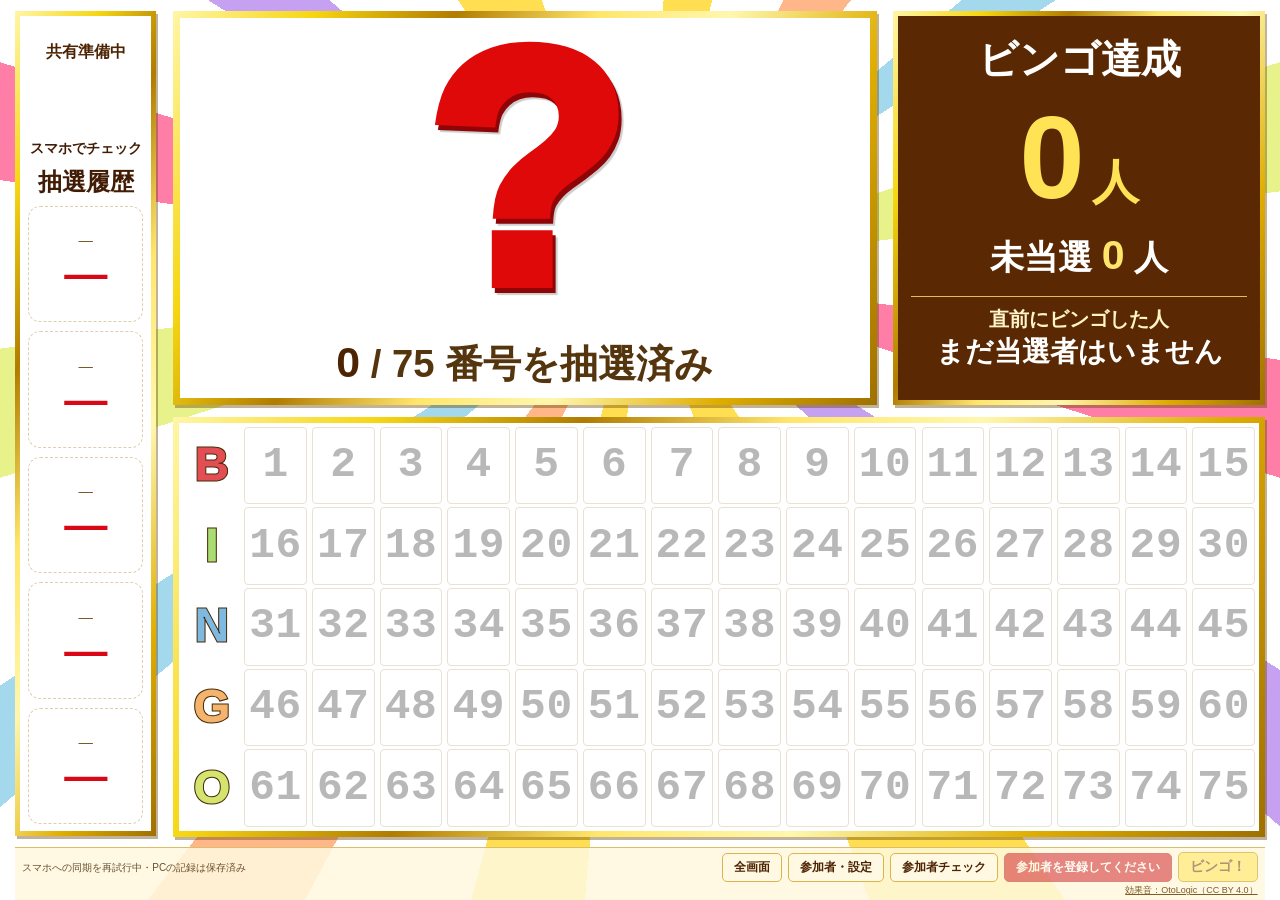
==== commit 3e7b3d97: "Add files via upload" ====
--- a/index.html
+++ b/index.html
@@ -1,6 +1,6 @@
 <!doctype html>
-<html lang="ja" data-version="screen-v5">
-<head><meta charset="utf-8"><meta name="viewport" content="width=device-width, initial-scale=1"><meta name="theme-color" content="#cf0714"><meta name="description" content="忘年会の27人用ビンゴ。スクリーン表示・手動当選チェック・スマホでの番号と参加者状況確認。"><title>忘年会ビンゴ</title><link rel="icon" href="data:,"><style>
+<html lang="ja" data-version="screen-v11">
+<head><meta charset="utf-8"><meta name="viewport" content="width=device-width, initial-scale=1"><meta name="theme-color" content="#cf0714"><meta name="description" content="忘年会の最大30人用ビンゴ。スクリーン表示・手動当選チェック・スマホでの番号と参加者状況確認。"><title>忘年会ビンゴ</title><link rel="icon" href="data:,"><style>
 :root{font-family:"Yu Gothic",Meiryo,Arial,system-ui,sans-serif;color:#421d05;font-size:16px;--red:#d90816;--brown:#4d2403;--gold:#efbf00;--frame:linear-gradient(115deg,#fff6a8 0%,#f6d612 16%,#b17c00 32%,#ffe66b 48%,#fff7ae 63%,#dfad00 82%,#9e7000 100%)}*{box-sizing:border-box}body{margin:0;background:#fff6cc;min-height:100dvh}body::before{content:"";position:fixed;inset:0;background:repeating-conic-gradient(from -8deg at 50% 30%,#fff 0deg 13deg,#ffdf51 13deg 23deg,#fff 23deg 36deg,#ffb78a 36deg 46deg,#fff 46deg 58deg,#a4d9ed 58deg 65deg,#fff 65deg 80deg,#e7f28b 80deg 91deg,#fff 91deg 106deg,#ff7ea7 106deg 116deg,#fff 116deg 130deg,#c6a1f2 130deg 139deg,#fff 139deg 154deg,#ffdf51 154deg 168deg,#fff 168deg 180deg);z-index:-1}button,input,select,textarea{font:inherit}button{font-weight:800;color:var(--brown);background:#fff9e4;border:1px solid #d9b64b;border-radius:7px;padding:9px 16px;cursor:pointer;min-height:36px}button:hover{background:#fff0aa}button:disabled{opacity:.48;cursor:not-allowed}button:focus-visible,input:focus-visible,textarea:focus-visible,a:focus-visible{outline:3px solid #1765bd;outline-offset:3px}input,textarea{border:1px solid #bfad83;background:#fff;color:#321e0c;padding:9px 10px;border-radius:6px;min-width:0}input[type=checkbox]{width:21px;height:21px;accent-color:var(--red);flex-shrink:0}input[type=range]{accent-color:var(--red)}a{color:#8b3a00}h1,h2,h3,p{margin:0}[hidden]{display:none!important}.gold-frame{border:5px solid transparent;background:linear-gradient(#fff,#fff) padding-box,var(--frame) border-box;box-shadow:2px 3px 0 #65420066;min-height:0}.show-title{display:flex;align-items:center;justify-content:center;gap:5vw;background:var(--frame);color:#fff;margin:0 3vw;padding:5px 7vw;clip-path:polygon(2% 0,98% 0,100% 18%,100% 82%,98% 100%,2% 100%,0 82%,0 18%);min-height:0}.show-title h1{background:#4d2403;padding:0 5vw;text-align:center;flex:1;font-family:Arial,"Yu Gothic",sans-serif;font-weight:900;line-height:1.05;font-size:clamp(26px,5.9vh,72px);white-space:nowrap;letter-spacing:-.035em}.show-title b{font-weight:950}.title-star{font-size:clamp(15px,3vh,34px);color:#6b3300;line-height:1}#hostApp{height:100dvh;display:grid;grid-template-rows:minmax(0,1fr) auto;padding:1.2vh 1.2vw 0;gap:1.2vh}.game-screen{display:grid;grid-template-columns:clamp(94px,11vw,215px) minmax(0,1fr) minmax(230px,29vw);grid-template-rows:minmax(0,.94fr) minmax(0,1fr);grid-template-areas:"rail number prize" "rail board board";gap:1.3vh 1.3vw;min-height:0}.history-rail{grid-area:rail;display:grid;grid-template-rows:auto auto minmax(0,1fr);gap:1vh;padding:.8vh .6vw;min-width:0}.qr-block{text-align:center;min-height:0}.qr-block>p{font-size:clamp(10px,1.5vh,17px);font-weight:800;margin-top:2px}.qr-button{border:0;border-radius:0;padding:0;display:block;min-height:0;background:white;margin:auto;width:100%;max-width:180px}.qr-button:hover{background:white}.qr-button span{display:block;aspect-ratio:1;max-height:19.8vh;margin:auto;max-width:100%}#qr svg,#largeQR svg{display:block;width:100%;height:100%}.history-rail>h2{text-align:center;font-weight:900;font-size:clamp(18px,2.7vh,31px);white-space:nowrap;line-height:1.2}.recent-history{list-style:none;padding:0;margin:0;display:grid;grid-template-rows:repeat(5,minmax(0,1fr));gap:1vh;min-height:0}.recent-history li{display:flex;align-items:center;justify-content:center;flex-direction:column;background:#fff8df;border:2px solid #ebcc66;border-radius:12px;min-height:0}.recent-history li:first-child{background:#ffe66a;border-color:#dda800}.recent-history li.empty-history{border:1px dashed #ddcfab;color:#c8bca1;background:white}.recent-history b{font-family:Arial,sans-serif;font-weight:900;font-size:clamp(25px,4.8vh,61px);color:var(--red);line-height:1}.recent-history small{font-size:clamp(10px,1.6vh,19px);line-height:1.2;color:#795a28;margin-bottom:.3vh}.number-stage{grid-area:number;text-align:center;display:flex;flex-direction:column;align-items:center;justify-content:center;border-width:7px;position:relative;overflow:hidden}.big-number{font-family:Arial,sans-serif;font-weight:950;font-size:clamp(140px,37vh,470px);color:#e00909;letter-spacing:.015em;line-height:.86;text-shadow:3px 5px 0 #8f0507,5px 7px 1px #0003;padding:0 .02em;flex:1;display:flex;align-items:center;justify-content:center;min-height:0;font-variant-numeric:tabular-nums}.draw-counter{font-size:clamp(15px,2.4vh,33px);line-height:1.25;margin:.5vh 0 .8vh;color:#6a4924;white-space:nowrap}.draw-counter strong{color:var(--brown);font-weight:900}.big-number.rolling{animation:rolling .12s infinite alternate}@keyframes rolling{from{transform:translateX(-3px)}to{transform:translateX(3px)}}.prize-panel{grid-area:prize;display:flex;align-items:center;justify-content:space-evenly;flex-direction:column;gap:.3vh;text-align:center;padding:.9vh .8vw;background:linear-gradient(#5a2903,#5a2903) padding-box,var(--frame) border-box;color:#fff}.prize-panel>h2{font-size:clamp(22px,3.8vh,45px);font-weight:900;line-height:1.1;white-space:nowrap}.next-grade{font-family:Arial,"Yu Gothic",sans-serif;font-size:clamp(65px,11vh,140px);font-weight:950;line-height:.98;color:#ffe354;letter-spacing:-.05em;text-shadow:2px 3px #8c5100}.next-grade>span{font-size:.63em;margin-left:.06em}.next-grade.finished-grade{font-family:inherit;font-size:clamp(28px,5vh,64px);line-height:1.2;letter-spacing:0}.next-rank{font-size:clamp(16px,2.3vh,29px);line-height:1.2;color:#fff3c8}.remaining{font-size:clamp(21px,3.9vh,47px);font-weight:900;color:#fff;line-height:1.15}.remaining strong{font-family:Arial,sans-serif;font-size:1.2em;color:#ffe56b}.prize-plan{display:grid;grid-template-columns:repeat(5,1fr);gap:.4vw;width:100%;margin-top:.4vh}.prize-plan div{background:#ffffff1a;border:1px solid #ffffff35;border-radius:6px;padding:.4vh 1px;font-size:clamp(11px,1.8vh,23px);font-weight:800}.prize-plan small{display:block;font-size:.69em;white-space:nowrap;margin-top:.2vh;color:#ffeaca;font-weight:500}.prize-plan .current{color:#542400;background:#ffe36b;border-color:#fff098}.prize-plan .current small{color:#542400}.board-frame{container-type:size;grid-area:board;padding:.4vh .3vw;overflow:hidden;border-width:6px}.number-board{height:100%;display:grid;grid-template-columns:.9fr repeat(15,minmax(0,1fr));grid-template-rows:repeat(5,minmax(0,1fr));gap:3px clamp(4px,.4vw,9px);min-height:0;background:transparent}.board-letter,.num{display:flex;align-items:center;justify-content:center;background:#fff;min-width:0;min-height:0;line-height:1}.board-letter{font-family:Arial,sans-serif;font-weight:950;font-size:clamp(22px,5.2vh,70px);color:#e24e53;-webkit-text-stroke:1px #472805}.board-letter.g1{color:#a9dc72}.board-letter.g2{color:#7db9e1}.board-letter.g3{color:#f4b46e}.board-letter.g4{color:#d4e56f}.num{border:1px solid #e9e2d3;border-radius:4px;padding:0 2px;color:#b8b8b8;font-family:Consolas,"Liberation Mono",Menlo,monospace;font-size:clamp(20px,5.2vh,70px);font-weight:800;letter-spacing:.015em;font-variant-numeric:tabular-nums}.num.on{color:#e00d1a;font-weight:800}.num.latest{background:#ffe168;color:#ba0010;box-shadow:inset 0 0 0 3px #d4a200}.operator-bar{display:grid;grid-template-columns:minmax(0,1fr) auto;gap:3px 15px;align-items:center;background:#fff8e0db;padding:4px 7px;border-top:1px solid #ddbd66;min-height:43px}.operator-status{min-width:0;font-size:10px;color:#6a4e2c;display:flex;gap:9px;line-height:1.3;flex-wrap:wrap}.operator-status #notice{color:#a70611;font-weight:700}.operator-buttons{display:flex;align-items:center;gap:6px;justify-content:flex-end;flex-wrap:nowrap}.operator-buttons button{padding:5px 11px;font-size:12px;min-height:28px;border-radius:5px;white-space:nowrap}.draw-button{background:#c90a16!important;color:#fff!important;border-color:#b50913!important}.draw-button:hover{background:#e11420!important}.bingo-button{background:#ffe23f;border-color:#b28c00;color:#5b2600;font-size:14px!important}.operator-buttons kbd{font:10px Arial,sans-serif;border:1px solid #ffffff66;border-radius:3px;padding:1px 3px;margin-left:5px}.sound-credit{grid-column:1/-1;font-size:9px;text-align:right;line-height:1.2;color:#7d5c28}.people-screen{min-height:0;display:flex;flex-direction:column;padding:1vh 1vw;background:#fffdf2e6;border:4px solid #e5bf3f}.people-heading{display:flex;align-items:center;justify-content:space-between;gap:20px}.people-heading h2{font-size:clamp(22px,3.7vh,48px);font-weight:900}.people-heading p{font-size:clamp(18px,3vh,36px);font-weight:900;color:var(--red)}.operator-help{font-size:12px;color:#77592c;margin:.6vh 0 1.2vh}.people-grid{display:grid;grid-template-columns:repeat(3,minmax(0,1fr));grid-template-rows:repeat(9,minmax(0,1fr));grid-auto-flow:column;gap:.6vh .9vw;flex:1;min-height:0}.person-card{display:flex;align-items:center;gap:.65vw;min-height:0;background:white;border:2px solid #e5cf8b;border-radius:7px;padding:.6vh .7vw;cursor:pointer;overflow:hidden}.person-card.won{background:#fff1b0;border-color:#d5aa25;cursor:default}.person-card input{height:20px;width:20px;margin:0;flex-shrink:0}.person-no{font:700 clamp(11px,1.7vh,21px) Arial,sans-serif;color:#a18b61}.person-name{font-size:clamp(16px,2.5vh,33px);font-weight:800;flex:1;white-space:nowrap;overflow:hidden;text-overflow:ellipsis}.person-result{display:flex;flex-direction:column;align-items:center;white-space:nowrap;font-size:clamp(13px,1.9vh,25px);font-weight:800;line-height:1.2;color:#8c6732;flex-shrink:0}.person-result strong{color:#c60012;font-size:1.2em}.person-result small{font-size:.75em;font-weight:600}.person-card.won .person-name{color:#502806}dialog{max-height:92dvh;overflow:auto;color:var(--brown);padding:24px;border-radius:14px;margin:auto}dialog::backdrop{background:#231500a6;backdrop-filter:blur(4px)}.settings-dialog{width:min(1100px,94vw)}.dialog-heading{display:flex;justify-content:space-between;align-items:center;margin-bottom:14px}.dialog-heading h2{font-size:26px}.settings-help{font-size:14px;line-height:1.8;color:#6e542b;margin:10px 0}.settings-dialog details{background:#fff6dc;padding:14px;border-radius:8px}.settings-dialog summary{cursor:pointer;font-weight:800}.settings-dialog details label{display:block;margin-top:12px;font-size:14px}.settings-dialog textarea{display:block;width:100%;margin:10px 0}.name-fields{display:grid;grid-template-columns:repeat(3,1fr);gap:10px 20px;margin-top:20px}.name-field{display:flex;align-items:center;gap:9px;font-size:13px}.name-field>span{font-weight:800;color:#9a741d}.name-field input{width:100%;font-size:15px}.settings-columns{display:grid;grid-template-columns:1fr 1fr;gap:30px;margin-top:20px}.settings-columns h3{font-size:19px;margin-bottom:15px}.settings-columns>section>label{display:block;margin:15px 0 8px;font-size:14px}.settings-columns input[type=url]{width:100%;font-size:13px}.settings-columns .check-label,.settings-columns .volume-label{display:flex;align-items:center;gap:12px}.volume-label input{max-width:200px}.button-row{display:flex;gap:10px;flex-wrap:wrap;margin:12px 0}.settings-dialog button{font-size:13px}.settings-columns .danger{display:block;background:#fff0ed;color:#a40816;margin:12px 0 4px}.settings-columns small{display:block;font-size:12px;color:#795a36}hr{border:0;border-top:1px solid #e6cf95;margin:20px 0}#saveStatus{font-size:13px;color:#6d580f;margin-top:12px}.confirm-dialog{width:min(500px,94vw)}.confirm-dialog h2{font-size:24px}.confirm-dialog p{white-space:pre-line;line-height:1.8;font-size:17px;overflow-wrap:anywhere;margin:18px 0 24px}.confirm-dialog .button-row{justify-content:flex-end}.qr-dialog{text-align:center;width:min(760px,95vw);max-height:96dvh}.qr-dialog h2{font-size:clamp(19px,3vw,28px)}#largeQR{width:min(62dvh,80vw);height:min(62dvh,80vw);margin:15px auto}.qr-dialog p{font-size:14px;margin:12px 0}.celebration-dialog{width:min(1100px,91vw);text-align:center;padding:3vh 3vw 2vh;background:radial-gradient(circle at center,#fff8d9,#fffdf6 70%) padding-box,var(--frame) border-box;overflow:hidden}.congratulations{letter-spacing:.18em;font-size:clamp(13px,2.5vh,30px);font-weight:750;color:#946913}.bingo-heading{display:block;font-family:Arial,sans-serif;font-size:clamp(70px,20vh,240px);color:#df0717;font-weight:950;letter-spacing:-.06em;line-height:1.17;text-shadow:3px 4px #efb600,5px 6px #b8840090}.celebration-dialog h2{font-size:clamp(28px,6.5vh,82px);font-weight:950;line-height:1.2;overflow-wrap:anywhere;max-height:24vh;overflow:auto}.celebration-dialog #celebrationPrize{font-size:clamp(26px,5.5vh,66px);font-weight:900;color:#a06a00;margin:2vh 0}.celebration-dialog button{font-size:14px;padding:8px 24px;min-height:32px}#confetti{position:fixed;inset:0;width:100%;height:100%;pointer-events:none;z-index:9999}.mobile-app{max-width:800px;margin:auto;padding:12px 14px 30px}.mobile-app .show-title{margin:0 0 15px;padding:6px 13px;min-height:55px}.mobile-app .show-title h1{font-size:34px;padding:4px}.mobile-latest{display:flex;flex-direction:column;align-items:center;padding:12px;background:linear-gradient(#fffdf8,#fff9e3) padding-box,var(--frame) border-box}.mobile-latest>span{font-size:14px;font-weight:800;color:#8d6529}.mobile-latest>strong{font-family:Arial,sans-serif;font-size:118px;letter-spacing:-.06em;line-height:1.05;color:var(--red);font-weight:950}.mobile-latest>p{font-size:14px;margin:8px 0 2px;color:#75542c}.mobile-prize{display:flex;justify-content:space-between;gap:10px;background:linear-gradient(#542600,#542600) padding-box,var(--frame) border-box;color:white;padding:12px 10px;margin:13px 0;font-size:15px;font-weight:900}.mobile-prize #viewerNext{color:#ffe26c}.mobile-tabs{display:grid;grid-template-columns:1fr 1fr;gap:9px;margin:18px 0}.mobile-tabs button{background:white;border:2px solid #e4c462;min-height:46px;font-size:15px}.mobile-tabs button.active{background:#d40816;border-color:#b2000e;color:#fff}.mobile-history{padding:12px;margin-bottom:15px}.mobile-history h2,.mobile-board-frame h2,.mobile-people h2{font-size:19px;margin-bottom:13px}.mobile-history h2 small{font-size:12px;color:#886c3b;margin-left:8px}.mobile-history .recent-history{display:grid;grid-template-columns:repeat(5,1fr);grid-template-rows:auto;gap:7px}.mobile-history .recent-history li{height:70px;border-radius:8px;min-width:0}.mobile-history .recent-history b{font-size:31px}.mobile-history .recent-history small{font-size:11px;margin:0 0 5px}.mobile-board-frame{padding:12px}.mobile-app .number-board{grid-template-columns:repeat(5,minmax(0,1fr));grid-template-rows:repeat(15,44px);gap:2px;background:#e5dabc}.mobile-app .board-letter{display:none}.mobile-app .num{font-size:26px;grid-column:var(--c);grid-row:var(--r);letter-spacing:.015em}.mobile-app .num.latest{box-shadow:inset 0 0 0 2px #d4a200}.mobile-people{padding:15px}.mobile-people>p{font-size:13px;margin-bottom:15px;color:#7c613b}.mobile-person{display:grid;grid-template-columns:25px minmax(0,1fr) auto;align-items:center;gap:8px;min-height:54px;padding:9px 5px;border-bottom:1px solid #e4d8ba}.mobile-person.won{background:#fff4c3}.mobile-person .person-no{font-size:12px}.mobile-person .person-name{font-size:17px}.mobile-person .person-result{font-size:14px;min-width:68px}.mobile-person .person-result small{font-size:11px}.viewer-connection{text-align:center;font-size:12px;line-height:1.9;color:#785c37;margin:19px 0}.viewer-connection #viewerStatus{font-weight:800}.viewer-connection #viewerStatus.live{color:#236335}.viewer-connection #viewerStatus.stale{color:#a05500}.viewer-connection button{font-size:12px;padding:7px 12px;min-height:32px;margin:7px 0}.mobile-credit{display:block;text-align:center;font-size:10px}.empty-view{padding:15px;line-height:1.8;text-align:center}#printArea{display:none}
 @media(min-width:1800px){.operator-buttons button{font-size:14px}.operator-bar{min-height:50px}.operator-status{font-size:12px}}
 @media(max-width:1100px){.game-screen{grid-template-columns:clamp(90px,10vw,125px) minmax(0,1fr) minmax(205px,28vw)}.operator-bar{gap:2px 6px}.operator-buttons{gap:4px}.operator-buttons button{font-size:11px;padding:4px 8px}.operator-status{font-size:9px}.prize-panel>h2{font-size:clamp(18px,3.4vh,34px)}.person-name{font-size:clamp(15px,2.2vh,25px)}}
@@ -22,6 +22,32 @@
 @media(max-width:1100px){.prize-content{grid-template-columns:minmax(0,.8fr) minmax(0,1.2fr);gap:.5vw}.prize-panel{padding:1vh .5vw}.prize-plan div{font-size:clamp(19px,2.85vh,30px);padding:.3vh .3vw}.prize-plan small{font-size:clamp(15px,2.2vh,25px)}.next-summary .next-rank{font-size:clamp(17px,2.55vh,26px)}.next-summary .next-grade{font-size:clamp(55px,9vh,105px)}}
 @media(max-width:720px){.draw-counter{font-size:18px;white-space:normal;margin:8px 5px 10px}.prize-panel>h2{font-size:21px}.prize-panel{gap:5px}.prize-content{gap:6px;grid-template-columns:1fr 1.4fr}.next-summary{gap:4px}.next-summary .next-grade{font-size:49px}.next-summary .next-rank{font-size:14px}.next-summary .remaining{font-size:13px}.next-summary .remaining strong{display:inline;font-size:1.2em}.prize-plan{gap:3px}.prize-plan div{font-size:16px;padding:2px 5px;border-width:1px;border-radius:4px;gap:4px}.prize-plan small{font-size:12px}}
 
+/* Free choice prizes */
+.prize-panel>h2{font-size:clamp(21px,3.3vh,42px)}.next-summary .next-rank{font-size:clamp(16px,2.4vh,30px);white-space:pre-line;text-align:center}.next-summary .next-grade{font-size:clamp(55px,10vh,125px)}.next-summary .remaining{font-size:clamp(16px,2.5vh,32px)}
+.prizes-screen{min-height:0;display:grid;grid-template-rows:auto auto minmax(0,1fr);gap:1vh;padding:1vh 1vw;background:#fff;border:5px solid #e6be14}.prizes-screen h2{font-size:clamp(24px,4vh,46px)}.prize-view-tools{display:flex;justify-content:space-between;gap:15px;font-size:clamp(12px,1.8vh,22px)}.prize-view-tools label{display:flex;align-items:center;white-space:nowrap;gap:6px}
+.inventory-grid{display:grid;grid-template-columns:repeat(3,minmax(0,1fr));grid-template-rows:repeat(9,minmax(0,1fr));gap:.6vh .8vw;min-height:0}.inventory-item{display:grid;grid-template-columns:auto minmax(0,1fr);align-items:center;gap:5px 10px;padding:.3vh .5vw;border:1px solid #e9ce78;border-radius:6px;background:#fff9df;min-width:0;min-height:0}.inventory-grade{font-size:clamp(18px,3vh,36px);color:#b90517;white-space:nowrap}.inventory-name{font-size:clamp(15px,2.25vh,28px);font-weight:800;line-height:1.15;overflow-wrap:anywhere}.inventory-item small{display:none;grid-column:2;font-size:clamp(10px,1.6vh,18px)}.inventory-item.claimed{background:#f2f0eb;color:#6c675e;border-color:#ddd9d2}.inventory-item.claimed small{display:block}.inventory-item.claimed .inventory-grade{color:#7e7469}
+.person-card{display:grid;grid-template-columns:minmax(0,1fr) minmax(0,1.35fr);gap:.5vw}.person-check{display:flex;gap:.5vw;align-items:center;min-width:0;cursor:pointer}.person-name{min-width:0;overflow-wrap:anywhere}.person-result{min-width:0}.person-prize{display:block;font-size:clamp(11px,1.8vh,22px);line-height:1.2;overflow-wrap:anywhere;max-height:2.4em;overflow:hidden}.assign-legacy{grid-column:1/-1;font-size:12px;padding:2px;min-height:24px}
+.prize-settings{margin:20px 0;padding:16px 0;border-top:2px solid #e4c85c;border-bottom:2px solid #e4c85c}.prize-fields{display:grid;grid-template-columns:repeat(2,minmax(0,1fr));gap:8px 16px;margin:15px 0}.prize-field{display:grid;grid-template-columns:26px 65px minmax(0,1fr);gap:5px;align-items:center}.prize-field small{grid-column:3;color:#8b3a00}.prize-field input,.prize-field select{min-width:0;font-size:16px;padding:7px 5px}.prize-field input:disabled,.prize-field select:disabled{opacity:.65}.prize-field select{border:1px solid #bfad83;background:white;border-radius:5px;color:#421d05}
+.award-dialog{width:min(740px,95vw)}.award-dialog form{display:flex;flex-direction:column;gap:12px}.award-dialog h3{font-size:28px;color:#b90517}.award-dialog label{font-weight:800}.award-dialog select{width:100%;padding:8px;border:1px solid #c59600;background:#fff;color:#421d05;font-size:18px}.award-dialog option{padding:10px 6px;white-space:normal}.award-dialog #awardError{color:#b00020;font-weight:800}.celebration-dialog #celebrationPrize{font-size:clamp(24px,4vw,55px);overflow-wrap:anywhere}
+.mobile-tabs{display:grid;grid-template-columns:repeat(3,minmax(0,1fr))}.mobile-tabs button{font-size:14px;padding:10px 3px}.mobile-prize{flex-wrap:wrap}.mobile-prize span{font-size:16px}.mobile-prizes{margin-top:12px;padding:15px}.mobile-prizes>p{line-height:1.6;margin:6px 0}.mobile-prizes .inventory-grid{display:flex;flex-direction:column;margin-top:12px;gap:9px}.mobile-prizes .inventory-item{min-height:68px;padding:10px}.mobile-prizes .inventory-grade{font-size:24px}.mobile-prizes .inventory-name{font-size:18px;line-height:1.4}.mobile-prizes .inventory-item small{font-size:14px}.mobile-person .person-prize{font-size:15px;max-height:none;line-height:1.5;white-space:normal}
+@media(max-width:720px){.prize-fields{grid-template-columns:1fr}.person-card{display:flex}.person-check{flex:1}.person-prize{font-size:12px}.prizes-screen{min-height:700px}.prizes-screen .inventory-grid{display:flex;flex-direction:column;overflow:auto}.inventory-item{min-height:62px}.prize-view-tools{flex-direction:column}.mobile-prize span{font-size:15px}}
+
+/* v9: one-click winner registration, no prize information in either view. */
+.winner-panel{justify-content:space-evenly;padding:1.5vh 1vw;gap:1vh}
+.winner-panel>h2{font-size:clamp(25px,4.4vh,54px)}
+.winner-count{font-family:Arial,"Yu Gothic",sans-serif;font-weight:900;font-size:clamp(70px,13vh,160px);color:#ffe354;line-height:1}
+.winner-count span{font-size:.4em;margin-left:.15em}
+.winner-panel .remaining{font-size:clamp(21px,3.8vh,46px)}
+.latest-winner{width:100%;padding:1vh .5vw;border-top:1px solid #e2bb5e;min-height:0}
+.latest-winner h3{font-size:clamp(14px,2.2vh,28px);color:#fff3c8}
+.latest-winner p{font-size:clamp(20px,3.1vh,38px);line-height:1.35;font-weight:900;overflow-wrap:anywhere;display:-webkit-box;-webkit-line-clamp:2;-webkit-box-orient:vertical;overflow:hidden}
+.person-card{grid-template-columns:minmax(0,1fr) auto}.person-result strong{font-size:clamp(17px,2.5vh,32px)}.person-result small{display:block}.person-card .person-name{font-size:clamp(17px,2.5vh,30px)}
+.mobile-tabs{grid-template-columns:repeat(2,minmax(0,1fr))}.mobile-tabs button{font-size:16px}.mobile-person .person-result strong{font-size:18px}
+@media(max-width:720px){.winner-panel>h2{font-size:22px}.winner-count{font-size:57px}.winner-panel .remaining{font-size:20px}.latest-winner{padding:3px}.latest-winner h3{font-size:12px}.latest-winner p{font-size:18px}.person-card .person-name{font-size:18px}}
+
+/* Up to 30 registered participants, three columns of ten. */
+@media(min-width:721px){.people-grid{grid-template-rows:repeat(10,minmax(0,1fr))}}
+
 </style></head>
 <body>
 <div id="hostApp" hidden>
@@ -29,16 +55,16 @@
 <main id="gameView" class="game-screen">
 <aside class="history-rail gold-frame"><div class="qr-block"><button id="enlargeQR" class="qr-button" aria-label="スマホ用QRコードを大きく表示"><span id="qr"></span></button><p>スマホでチェック</p><p id="qrError" hidden></p></div><h2>抽選履歴</h2><ol id="history" class="recent-history" aria-label="直近5回の抽選履歴"></ol></aside>
 <section class="number-stage gold-frame" aria-label="最新の抽選番号"><div id="ball" class="big-number" aria-live="polite">?</div><p class="draw-counter"><strong id="drawCount">0</strong><span> / 75 番号を抽選済み</span></p></section>
-<section class="prize-panel gold-frame"><h2 id="nextLabel">次のビンゴは</h2><div class="prize-content"><div class="next-summary"><div id="nextPrize" class="next-grade">1<span>等</span></div><p id="nextRank" class="next-rank">1位の当選</p><p id="remaining" class="remaining">残り <strong>27</strong> 人</p></div><div id="prizePlan" class="prize-plan" aria-label="景品の当選順位"></div></div></section>
+<section class="prize-panel winner-panel gold-frame"><h2 id="winnerLabel">ビンゴ達成</h2><div id="winnerCount" class="winner-count">0<span>人</span></div><p id="remaining" class="remaining">未当選 <strong>0</strong> 人</p><div class="latest-winner"><h3>直前にビンゴした人</h3><p id="latestWinner">まだ当選者はいません</p></div></section>
 <section class="board-frame gold-frame" aria-label="出た番号一覧"><div id="board" class="number-board" aria-label="1から75の番号一覧"></div></section>
 </main>
-<section id="peopleView" class="people-screen" hidden><div class="people-heading"><h2>参加者チェック</h2><p id="peopleSummary">当選 0 / 27人</p></div><p class="operator-help">ビンゴした方にチェックを入れて当選を確定します。同時当選は主催者が順番を決めてください。</p><div id="peopleGrid" class="people-grid"></div></section>
+<section id="peopleView" class="people-screen" hidden><div class="people-heading"><h2>参加者チェック</h2><p id="peopleSummary">当選 0 / 0人</p></div><p class="operator-help">ビンゴした方にチェックを入れて当選を確定します。直前の当選者はチェックを外して取り消せます。同時当選は主催者が順番を決めてください。</p><div id="peopleGrid" class="people-grid"></div></section>
 <footer class="operator-bar"><div class="operator-status"><span id="shareStatus" role="status">共有を準備中</span><span id="notice" role="status"></span></div><div class="operator-buttons"><button id="fullscreen">全画面</button><button id="openSettings">参加者・設定</button><button id="togglePeople" aria-pressed="false">参加者チェック</button><button id="draw" class="draw-button">番号を引く <kbd>Space</kbd></button><button id="bingo" class="bingo-button">ビンゴ！</button></div><a class="sound-credit" href="https://otologic.jp/free/se/lottery-drawing-bingo01.html" target="_blank" rel="noopener">効果音：OtoLogic（CC BY 4.0）</a></footer>
 </div>
-<main id="viewerApp" class="mobile-app" hidden><section class="mobile-latest gold-frame"><span>最新の番号</span><strong id="viewerBall">?</strong><p id="viewerCount">0 / 75 番号</p></section><section class="mobile-prize gold-frame"><span id="viewerNext">次のビンゴは 1等</span><span id="viewerRemaining">残り27人</span></section><div class="mobile-tabs" role="group" aria-label="表示する情報"><button id="viewerNumbersTab" class="active" aria-pressed="true">番号一覧</button><button id="viewerPeopleTab" aria-pressed="false">参加者チェック</button></div><section id="viewerNumbers"><div class="mobile-history gold-frame"><h2>抽選履歴 <small>直近5回</small></h2><ol id="viewerHistory" class="recent-history"></ol></div><section class="mobile-board-frame gold-frame"><h2>出た番号一覧</h2><div id="viewerBoard" class="number-board"></div></section></section><section id="viewerPeople" class="mobile-people gold-frame" hidden><h2>参加者チェック</h2><p>司会者が確定した当選順・等級です。</p><div id="viewerPeopleGrid"></div></section><div class="viewer-connection"><p id="viewerStatus" role="status"></p><p id="viewerUpdated"></p><button id="viewerReconnect">自動更新に再接続</button><p>画面を開いたまま最新情報に自動更新します。再読み込みでも最新情報を取得します。</p></div><a class="mobile-credit" href="https://otologic.jp/free/se/lottery-drawing-bingo01.html" target="_blank" rel="noopener">効果音：OtoLogic（CC BY 4.0）</a></main>
-<dialog id="settingsDialog" class="settings-dialog gold-frame"><header class="dialog-heading"><h2>参加者・設定</h2><button id="closeSettings">閉じる</button></header><p class="settings-help">27人の名前を入力。スマホの閲覧ページにも参加者名・当選状態・等級が表示されます。</p><details><summary>名前をまとめて入力</summary><label for="bulkNames">1行1人、27人以内で貼り付け</label><textarea id="bulkNames" rows="5" placeholder="藤田&#10;田中&#10;佐藤"></textarea><button id="applyNames">名前を反映</button></details><div id="nameFields" class="name-fields"></div><p id="saveStatus" role="status">このブラウザーへ自動保存</p><div class="settings-columns"><section><h3>音・共有</h3><label class="check-label"><input id="sound" type="checkbox" checked> 効果音を鳴らす</label><label class="volume-label">音量 <input id="volume" type="range" min="0" max="100" value="75"></label><button id="testBell">「当選ベル02」を試聴</button><p id="bellStatus" class="settings-help" role="status">音源を準備しています</p><p class="settings-help">OtoLogic「当選ベル02-01（強）」を使用。音源を同梱しています。</p><label for="publicURL">QRの公開先URL（通常は空欄）</label><input id="publicURL" type="url" placeholder="https://ユーザー名.github.io/bingo/"><div class="button-row"><button id="copyLink">閲覧リンクをコピー</button><button id="retryShare">共有を再接続</button></div><p class="settings-help">司会者PCは開いたままにしてください。最新の抽選番号と当選状況を共有先へ保存します。スマホは約3秒ごとに最新情報を取得します。</p></section><section><h3>データ管理</h3><div class="button-row"><button id="exportData">データを保存</button><button id="importData">データを読み込む</button><input id="importFile" type="file" accept=".json,application/json" hidden></div><div class="button-row"><button id="undoDraw">直前の抽選を取り消す</button><button id="undoWinner">直前の当選を取り消す</button><button id="printCards">カード印刷</button></div><hr><button id="resetResults" class="danger">抽選・当選結果をリセット</button><small>参加者名・カードは残します。</small><button id="resetPeople" class="danger">参加者データをリセット</button><small>名前・当選記録を消去。番号・カードは残します。</small><button id="resetAll" class="danger">すべてリセット</button><small>すべての記録を消去し、カードを作り直します。</small></section></div><p class="settings-help">ファイルを更新する前やPCを変更する前は、JSONのバックアップを保存してください。</p><p class="settings-help">効果音：<a href="https://otologic.jp/" target="_blank" rel="noopener">OtoLogic</a> ／ <a href="https://creativecommons.org/licenses/by/4.0/" target="_blank" rel="noopener">CC BY 4.0</a> ／ 当選ベル02-01（強）、音源の編集なし</p></dialog>
+
+<dialog id="settingsDialog" class="settings-dialog gold-frame"><header class="dialog-heading"><h2>参加者・設定</h2><button id="closeSettings">閉じる</button></header><p class="settings-help">最大30人の名前を事前に登録できます。空欄は参加人数に含めません。ビンゴした方は参加者チェックで登録してください。</p><details><summary>名前をまとめて入力</summary><label for="bulkNames">1行1人、30人以内で貼り付け</label><textarea id="bulkNames" rows="5" placeholder="藤田&#10;田中&#10;佐藤"></textarea><button id="applyNames">名前を反映</button></details><div id="nameFields" class="name-fields"></div><p id="saveStatus" role="status">このブラウザーへ自動保存</p><div class="settings-columns"><section><h3>音・共有</h3><label class="check-label"><input id="sound" type="checkbox" checked> 効果音を鳴らす</label><label class="volume-label">音量 <input id="volume" type="range" min="0" max="100" value="75"></label><button id="testBell">「当選ベル02」を試聴</button><p id="bellStatus" class="settings-help" role="status">音源を準備しています</p><p class="settings-help">OtoLogic「当選ベル02-01（強）」を使用。音源を同梱しています。</p><label for="publicURL">QRの公開先URL（通常は空欄）</label><input id="publicURL" type="url" placeholder="https://ユーザー名.github.io/bingo/"><div class="button-row"><button id="copyLink">閲覧リンクをコピー</button><button id="retryShare">共有を再接続</button></div><p class="settings-help">司会者PCは開いたままにしてください。最新の抽選番号と当選状況を共有先へ保存します。スマホは約3秒ごとに最新情報を取得します。</p></section><section><h3>データ管理</h3><div class="button-row"><button id="exportData">データを保存</button><button id="importData">データを読み込む</button><input id="importFile" type="file" accept=".json,application/json" hidden></div><div class="button-row"><button id="undoDraw">直前の抽選を取り消す</button><button id="undoWinner">直前の当選を取り消す</button><button id="printCards">カード印刷</button></div><hr><button id="resetResults" class="danger">抽選・当選結果をリセット</button><small>参加者名・カードは残します。</small><button id="resetPeople" class="danger">参加者データをリセット</button><small>名前・当選記録を消去。番号・カードは残します。</small><button id="resetAll" class="danger">すべてリセット</button><small>参加者名・すべての結果を消去し、カードを作り直します。</small></section></div><p class="settings-help">ファイルを更新する前やPCを変更する前は、JSONのバックアップを保存してください。</p><p class="settings-help">効果音：<a href="https://otologic.jp/" target="_blank" rel="noopener">OtoLogic</a> ／ <a href="https://creativecommons.org/licenses/by/4.0/" target="_blank" rel="noopener">CC BY 4.0</a> ／ 当選ベル02-01（強）、音源の編集なし</p></dialog>
 <dialog id="confirmDialog" class="confirm-dialog gold-frame"><form method="dialog"><h2 id="confirmTitle"></h2><p id="confirmText"></p><div class="button-row"><button value="cancel">キャンセル</button><button id="confirmOK" value="ok" class="draw-button">確定</button></div></form></dialog>
-<dialog id="qrDialog" class="qr-dialog gold-frame"><h2>スマホで読み取ってください</h2><div id="largeQR"></div><p>番号・参加者名・当選状況を確認できます。</p><button id="closeQR">閉じる</button></dialog>
+<dialog id="qrDialog" class="qr-dialog gold-frame"><h2>スマホで読み取ってください</h2><div id="largeQR"></div><p><a id="viewerLink" target="_blank" rel="noopener" hidden>スマホ用ページを開く</a></p><p>番号・参加者名・当選状況を確認できます。</p><button id="closeQR">閉じる</button></dialog>
 <dialog id="celebration" class="celebration-dialog gold-frame"><p class="congratulations">CONGRATULATIONS!</p><strong class="bingo-heading">BINGO!</strong><h2 id="celebrationName"></h2><p id="celebrationPrize"></p><button id="closeCelebration">閉じる</button></dialog><canvas id="confetti" aria-hidden="true"></canvas><div id="printArea"></div><audio id="winnerBell" src="[data-uri]" preload="auto"></audio>
 <script>
 //---------------------------------------------------------------------
@@ -2346,7 +2372,8 @@
 <script>
 (()=>{
 "use strict";
-const N = 27;
+const N = 30;
+// Legacy rank mapping is retained only for importing old files.
 const prizeOf = rank => rank < 1 || rank > N ? null : rank === 1 ? 1 : rank <= 3 ? 2 : rank <= 6 ? 3 : rank <= 10 ? 4 : 5;
 function shuffle(values) {
   const a = [...values];
@@ -2366,20 +2393,47 @@
 }
 function validDrawn(a) { return Array.isArray(a) && a.length <= 75 && a.every(n=>Number.isInteger(n)&&n>=1&&n<=75) && new Set(a).size===a.length; }
 function validState(s) {
-  return s?.version===1 && typeof s.room==='string' && /^[a-zA-Z0-9-]{10,60}$/.test(s.room) &&
+  return [1,2].includes(s?.version) && typeof s.room==='string' && /^[a-zA-Z0-9-]{10,60}$/.test(s.room) &&
     Number.isSafeInteger(s.revision) && s.revision>=0 && Number.isFinite(s.updated) &&
-    Array.isArray(s.names)&&s.names.length===N&&s.names.every(n=>typeof n==='string'&&n.length<=60)&&
-    validDrawn(s.drawn)&&Array.isArray(s.winners)&&s.winners.length<=N&&
-    s.winners.every(w=>Number.isInteger(w.no)&&w.no>=1&&w.no<=N&&Number.isInteger(w.at)&&w.at>=0&&w.at<=s.drawn.length)&&
+    Array.isArray(s.names)&&[27,N].includes(s.names.length)&&s.names.every(n=>typeof n==='string'&&n.length<=60)&&
+    validDrawn(s.drawn)&&Array.isArray(s.winners)&&s.winners.length<=s.names.length&&
+    s.winners.every(w=>Number.isInteger(w.no)&&w.no>=1&&w.no<=s.names.length&&Number.isInteger(w.at)&&w.at>=0&&w.at<=s.drawn.length)&&
     new Set(s.winners.map(w=>w.no)).size===s.winners.length&&
-    Array.isArray(s.cards)&&s.cards.length===N&&s.cards.every(c=>Array.isArray(c)&&c.length===25&&c[12]===null&&
-      c.every((v,i)=>i===12||Number.isInteger(v)&&v>Math.floor(i%5)*15&&v<=Math.floor(i%5)*15+15)&&new Set(c).size===25);
+    Array.isArray(s.cards)&&s.cards.length===s.names.length&&s.cards.every(c=>Array.isArray(c)&&c.length===25&&c[12]===null&&
+      c.every((v,i)=>i===12||Number.isInteger(v)&&v>Math.floor(i%5)*15&&v<=Math.floor(i%5)*15+15)&&new Set(c).size===25) && (s.version===1||validPrizes(s));
 }
 function randomID(){if(typeof crypto.randomUUID==='function')return crypto.randomUUID();const b=crypto.getRandomValues(new Uint8Array(16));b[6]=(b[6]&15)|64;b[8]=(b[8]&63)|128;const h=Array.from(b,x=>x.toString(16).padStart(2,'0')).join('');return `${h.slice(0,8)}-${h.slice(8,12)}-${h.slice(12,16)}-${h.slice(16,20)}-${h.slice(20)}`;}
-function newState() { return {version:1,room:randomID(),revision:0,updated:Date.now(),names:Array(N).fill(''),drawn:[],winners:[],cards:makeCards()}; }
-function recordWinner(s,no) {
-  if (!Number.isInteger(no)||no<1||no>N||s.winners.some(w=>w.no===no)||s.winners.length===N) return false;
-  s.winners.push({no,at:s.drawn.length}); return true;
+function newState() { return {version:2,prizes:defaultPrizes(),room:randomID(),revision:0,updated:Date.now(),names:Array(N).fill(''),drawn:[],winners:[],cards:makeCards()}; }
+function recordWinner(s,no,prizeId=null) {
+  if (!Number.isInteger(no)||no<1||no>N||!s.names[no-1]?.trim()||s.winners.some(w=>w.no===no)||s.winners.length===N) return false;
+  if(prizeId===null){s.winners.push({no,at:s.drawn.length,prizeId:null});return true;}
+  const prize=availablePrizes(s).find(p=>p.id===prizeId);if(!prize)return false;
+  s.winners.push({no,at:s.drawn.length,prizeId:prize.id});return true;
+}
+function undoLastWinner(s,no){
+ if(!Number.isInteger(no)||s.winners.at(-1)?.no!==no)return false;
+ s.winners.pop();return true;
+}
+function assignPrize(s,no,prizeId){
+ const w=s.winners.find(w=>w.no===no);if(!w||w.prizeId)return false;
+ const prize=availablePrizes(s).find(p=>p.id===prizeId);if(!prize)return false;w.prizeId=prize.id;return true;
+}
+const availablePrizes=s=>(s.prizes||[]).filter(p=>p.name.trim()&&!s.winners.some(w=>w.prizeId===p.id));
+const selectedPrize=(s,w)=>(s.prizes||[]).find(p=>p.id===w?.prizeId)||null;
+function validPrizes(s){
+ const prizes=s.prizes;if(!Array.isArray(prizes)||![27,N].includes(prizes.length)||!prizes.every(p=>p&&typeof p.id==='string'&&/^p[0-9]{2}$/.test(p.id)&&Number.isInteger(p.grade)&&p.grade>=1&&p.grade<=5&&typeof p.name==='string'&&p.name.length<=80)||new Set(prizes.map(p=>p.id)).size!==prizes.length)return false;
+ const chosen=s.winners.filter(w=>w.prizeId!=null);
+ return s.winners.every(w=>w.prizeId===null||typeof w.prizeId==='string'&&prizes.some(p=>p.id===w.prizeId&&p.name.trim()))&&new Set(chosen.map(w=>w.prizeId)).size===chosen.length;
+}
+function defaultPrizes(){
+ const rows=[[1,'選べるペアチケット'],[2,'選べる特選牛'],[2,'アテックス ネックマッサージャー'],[3,'Anker モバイルバッテリー'],[3,'LEGO デロリアン'],[3,'Kenko Pieni II トイカメラ'],[4,'SHIRO ホワイトティー ハンドソープ'],[4,'入浴剤 詰め合わせ'],[4,'スターバックス コーヒー＆ケーキ'],[4,'献上五三焼 佳好帝良 1斤'],[5,'小樽のおみやげクッキー'],[5,'釜揚げチップス ほたて醤油味'],[5,'Logicool ワイヤレスマウス'],[5,'りんごかりんとう 2個セット'],[5,'りんごかりんとう 2個セット'],[5,'いなご佃煮'],[5,'駄菓子 詰め合わせ 41点セット'],[5,'駄菓子 詰め合わせ 41点セット'],[5,'ホッカイロ 30個入り'],[5,'ボンボンドロップシール ミニ ちいかわ'],[5,'腹筋ローラー'],[5,'ゴディバ ラングドシャクッキー'],[5,'黒毛和牛タオル（肉タオル）'],[5,'ホットアイマスク'],[5,'お札たら 渋沢栄一 壱億円'],[5,'ハーゲンダッツギフト券（2個）'],[5,'ハーゲンダッツギフト券（2個）']];
+ return rows.map(([grade,name],i)=>({id:'p'+String(i+1).padStart(2,'0'),grade,name}));
+}
+function upgradeState(value){
+ if(!validState(value))return null;const s=structuredClone(value);
+ if(s.version===1){s.version=2;s.prizes=defaultPrizes();s.winners=s.winners.map(w=>({...w,prizeId:null}));}
+ if(s.names.length<N){const extra=N-s.names.length;s.names.push(...Array(extra).fill(''));s.cards.push(...makeCards().slice(0,extra));}
+ return s;
 }
 function snapshot(s) { return {type:'history',room:s.room,revision:s.revision,updated:s.updated,drawn:[...s.drawn]}; }
 function validSnapshot(p,room) { return p?.type==='history'&&p.room===room&&Number.isSafeInteger(p.revision)&&p.revision>=0&&Number.isFinite(p.updated)&&validDrawn(p.drawn); }
@@ -2391,12 +2445,15 @@
   if (!validSnapshot(p,room)) throw Error('invalid'); return p;
 }
 
+const participantNumbers=s=>s.names.map((name,i)=>i+1).filter(no=>s.names[no-1].trim()||s.winners.some(w=>w.no===no));
+const participantCount=s=>participantNumbers(s).length;
+
 const HISTORY_LIMIT=5;
 const recentHistory=drawn=>drawn.slice(-HISTORY_LIMIT).reverse().map((number,i)=>({number,order:drawn.length-i}));
-function publicSnapshot(s){return {type:'bingo-public-v2',room:s.room,revision:s.revision,updated:s.updated,drawn:[...s.drawn],names:[...s.names],winners:s.winners.map(w=>({no:w.no,at:w.at}))};}
-function validPublic(p,room=p?.room){return p?.type==='bingo-public-v2'&&p.room===room&&typeof room==='string'&&/^[a-zA-Z0-9-]{10,60}$/.test(room)&&Number.isSafeInteger(p.revision)&&p.revision>=0&&Number.isSafeInteger(p.updated)&&p.updated>=0&&validDrawn(p.drawn)&&Array.isArray(p.names)&&p.names.length===N&&p.names.every(n=>typeof n==='string'&&n.length<=60)&&Array.isArray(p.winners)&&p.winners.length<=N&&p.winners.every(w=>Number.isInteger(w.no)&&w.no>=1&&w.no<=N&&Number.isInteger(w.at)&&w.at>=0&&w.at<=p.drawn.length)&&new Set(p.winners.map(w=>w.no)).size===p.winners.length;}
+function publicSnapshot(s){return {type:'bingo-public-v3',room:s.room,revision:s.revision,updated:s.updated,drawn:[...s.drawn],names:[...s.names],prizes:Array.from({length:N},(_,i)=>({id:'p'+String(i+1).padStart(2,'0'),grade:1,name:''})),winners:s.winners.map(w=>({no:w.no,at:w.at,prizeId:null}))};}
+function validPublic(p,room=p?.room){return ['bingo-public-v2','bingo-public-v3'].includes(p?.type)&&p.room===room&&typeof room==='string'&&/^[a-zA-Z0-9-]{10,60}$/.test(room)&&Number.isSafeInteger(p.revision)&&p.revision>=0&&Number.isSafeInteger(p.updated)&&p.updated>=0&&validDrawn(p.drawn)&&Array.isArray(p.names)&&[27,N].includes(p.names.length)&&p.names.every(n=>typeof n==='string'&&n.length<=60)&&Array.isArray(p.winners)&&p.winners.length<=p.names.length&&p.winners.every(w=>Number.isInteger(w.no)&&w.no>=1&&w.no<=p.names.length&&Number.isInteger(w.at)&&w.at>=0&&w.at<=p.drawn.length)&&new Set(p.winners.map(w=>w.no)).size===p.winners.length&&(p.type==='bingo-public-v2'||validPrizes(p));}
 function encodePublic(p,codec=globalThis.fflate){
- if(!validPublic(p))throw Error('Invalid snapshot');
+ if(!validPublic(p)||p.type!=='bingo-public-v2')throw Error('Legacy snapshot only');
  const compact=[2,p.room,p.revision,p.updated,p.drawn,p.names,p.winners.map(w=>[w.no,w.at])];
  const packed=codec.deflateSync(codec.strToU8(JSON.stringify(compact)),{level:9});
  return '2.'+btoa(String.fromCharCode(...packed)).replaceAll('+','-').replaceAll('/','_').replaceAll('=','');
@@ -2466,12 +2523,18 @@
  stop(){this.closed=true;clearTimeout(this.timer);this.controller?.abort();}
 }
 
+function viewerURL(base,eventID){
+ const url=new URL(base);
+ if(!/\/[^/]+\.[^/]+$/.test(url.pathname)&&!url.pathname.endsWith('/'))url.pathname+='/';
+ const viewer=new URL('viewer.html',url);viewer.searchParams.set('event',eventID);return viewer.href;
+}
+
 const $=id=>document.getElementById(id), KEY='party-bingo-v1', PREF='party-bingo-screen-prefs', pad=n=>String(n).padStart(2,'0');
-const parameters=new URLSearchParams(location.search),isViewer=parameters.get('view')==='watch',eventID=parameters.get('event');
+const isLegacyViewer=new URLSearchParams(location.search).get('view')==='watch';
 const LIVE_ORIGIN='https://bonenkai-bingo-live-fujita.ablecardinal1.chatgpt.site';
-let hostSync=null,viewerSync=null,liveSession=null;
-const SESSION_KEY='party-bingo-live-session-v5:',VIEW_CACHE='party-bingo-live-view-v5:';
-let state,viewData,owner=false,peopleOpen=false,spinning=false,qrURL='',qrTimer,peer=null,peers=new Set(),shareEpoch=0,heartbeat,retryTimer,viewerConn=null,lastReceived=0,viewerPending=false,frame,renderedQRRevision=-1;
+let hostSync=null,liveSession=null;
+const SESSION_KEY='party-bingo-live-session-v5:';
+let state,owner=false,peopleOpen=false,spinning=false,qrURL='',qrTimer,shareEpoch=0,heartbeat,frame,renderedQRRevision=-1;
 const memory=new Map();let persistent=true;
 const storage={get(key){if(!persistent)return memory.get(key)||null;try{const v=localStorage.getItem(key);if(v!==null)memory.set(key,v);return v;}catch{persistent=false;return memory.get(key)||null;}},set(key,value){memory.set(key,value);if(persistent)try{localStorage.setItem(key,value);}catch{persistent=false;}}};
 let prefs={sound:true,volume:75,publicURL:''};try{prefs={...prefs,...JSON.parse(storage.get(PREF)||'{}')};}catch{}
@@ -2484,7 +2547,7 @@
  if(!owner||spinning)return false;
  try{
   let disk=null;try{disk=JSON.parse(storage.get(KEY)||'null');}catch{}
-  if(validState(disk)&&disk.revision>state.revision){state=disk;renderHost();notify('別画面の変更を取り込みました。操作をもう一度お試しください。');return false;}
+  if(validState(disk)&&disk.revision>state.revision){state=upgradeState(disk);renderHost();notify('別画面の変更を取り込みました。操作をもう一度お試しください。');return false;}
   const next=structuredClone(state);if(change(next)===false)return false;
   next.revision=state.revision+1;next.updated=Date.now();if(!validState(next))throw Error('invalid state');
   storage.set(KEY,JSON.stringify(next));state=next;renderHost();broadcast();storageStatus();return true;
@@ -2506,40 +2569,39 @@
 function renderHistory(target,drawn){
  const recent=recentHistory(drawn);target.replaceChildren(...Array.from({length:5},(_,i)=>{const li=node('li',recent[i]?'':'empty-history');li.append(node('small','',recent[i]?`${recent[i].order}回目`:'—'),node('b','',recent[i]?.number??'—'));return li;}));
 }
-function participantResult(data,no){const rank=data.winners.findIndex(w=>w.no===no)+1;const result=node('span','person-result');if(rank)result.append(node('strong','',`${prizeOf(rank)}等`),node('small','',`${rank}位・BINGO`));else result.append(node('span','','未当選'));return {rank,result};}
-function renderPeople(target,data,interactive){
- target.replaceChildren(...Array.from({length:N},(_,i)=>{
-  const no=i+1,{rank,result}=participantResult(data,no),label=node(interactive?'label':'div',interactive?'person-card'+(rank?' won':''):'mobile-person'+(rank?' won':''));
-  if(interactive){const check=node('input');check.type='checkbox';check.checked=rank>0;check.disabled=!owner||!!rank||spinning;check.setAttribute('aria-label',`${nameOf(data,no)}をビンゴ当選にする`);check.onchange=()=>{check.checked=false;declare(no);};label.append(check);}
-  const name=node('span','person-name',nameOf(data,no));name.title=nameOf(data,no);label.append(node('span','person-no',pad(no)),name,result);return label;
+function participantResult(data,no){const rank=data.winners.findIndex(w=>w.no===no)+1,result=node('span','person-result');if(rank){result.append(node('strong','','BINGO!'),node('small','',`${rank}人目`));}else result.append(node('span','','未当選'));return {rank,result};}
+function renderPeople(target,data){
+ target.replaceChildren(...participantNumbers(data).map(no=>{
+  const {rank,result}=participantResult(data,no),card=node('div','person-card'+(rank?' won':''));
+  const check=node('input');check.type='checkbox';check.checked=rank>0;const latest=rank>0&&rank===data.winners.length;
+  check.disabled=!owner||spinning||(rank>0&&!latest);check.setAttribute('aria-label',rank?`${nameOf(data,no)}のビンゴを取り消す`:`${nameOf(data,no)}をビンゴ当選にする`);
+  if(latest)check.title='チェックを外すと、直前のビンゴを取り消せます';
+  check.onchange=()=>{const selected=check.checked;check.checked=rank>0;if(selected)declare(no);else if(commit(s=>undoLastWinner(s,no)))notify(`${nameOf(state,no)} さんのビンゴを取り消しました。`);};
+  const label=node('label','person-check');label.append(check,node('span','person-no',pad(no)),node('span','person-name',nameOf(data,no)));card.append(label,result);
+  return card;
  }));
 }
 function renderHost(){
- const count=state.winners.length,finished=count===N;
+ const count=state.winners.length,total=participantCount(state),finished=total>0&&count===total;
  if(!spinning)$('ball').textContent=state.drawn.at(-1)||'?';$('drawCount').textContent=state.drawn.length;
- $('nextLabel').textContent=finished?'27人全員':'次のビンゴは';$('nextPrize').classList.toggle('finished-grade',finished);
- $('nextPrize').replaceChildren(finished?'ビンゴ！':String(prizeOf(count+1)));if(!finished)$('nextPrize').append(node('span','','等'));
- $('nextRank').textContent=finished?'おめでとうございます':`${count+1}位の当選`;
- $('remaining').replaceChildren('残り ',node('strong','',N-count),' 人');
- $('peopleSummary').textContent=`当選 ${count} / 27人`;
- const ranges=['1位','2〜3位','4〜6位','7〜10位','11〜27位'];
- $('prizePlan').replaceChildren(...ranges.map((r,i)=>{const e=node('div',!finished&&prizeOf(count+1)===i+1?'current':'',`${i+1}等`);e.append(node('small','',r));return e;}));
+ $('winnerCount').replaceChildren(String(count),node('span','','人'));
+ $('remaining').replaceChildren('未当選 ',node('strong','',total-count),' 人');
+ const last=state.winners.at(-1);$('latestWinner').textContent=last?`${nameOf(state,last.no)} さん`:'まだ当選者はいません';
+ $('winnerLabel').textContent=finished?'全員ビンゴ！':'ビンゴ達成';
+ $('peopleSummary').textContent=`当選 ${count} / ${total}人`;
  renderBoard($('board'),state.drawn);renderHistory($('history'),state.drawn);renderPeople($('peopleGrid'),state,true);
- $('draw').disabled=!owner||spinning||finished||state.drawn.length>=75;
- $('draw').replaceChildren(finished?'全員ビンゴ！':state.drawn.length===75?'全75番号を抽選済み':'番号を引く');if(!finished&&state.drawn.length<75)$('draw').append(node('kbd','','Space'));
+ $('draw').disabled=!owner||spinning||!total||finished||state.drawn.length>=75;
+ $('draw').replaceChildren(!total?'参加者を登録してください':finished?'全員ビンゴ！':state.drawn.length===75?'全75番号を抽選済み':'番号を引く');if(total&&!finished&&state.drawn.length<75)$('draw').append(node('kbd','','Space'));
  $('bingo').disabled=!owner||spinning||!count;
  $('undoWinner').disabled=!owner||spinning||!count;$('undoDraw').disabled=!owner||spinning||!state.drawn.length||state.winners.some(w=>w.at>=state.drawn.length);
  ['applyNames','importData','resetResults','resetPeople','resetAll'].forEach(id=>$(id).disabled=!owner||spinning);
  clearTimeout(qrTimer);qrTimer=setTimeout(renderQR,180);
 }
-function togglePeople(){peopleOpen=!peopleOpen;$('gameView').hidden=peopleOpen;$('peopleView').hidden=!peopleOpen;$('togglePeople').textContent=peopleOpen?'番号画面に戻る':'参加者チェック';$('togglePeople').setAttribute('aria-pressed',String(peopleOpen));}
-async function declare(no){
- if(!owner||spinning||state.winners.some(w=>w.no===no))return;
- const revision=state.revision,rank=state.winners.length+1;
- if(await ask('ビンゴの当選を確定',`${nameOf(state,no)} さん\n${rank}位 ／ ${prizeOf(rank)}等\n\n紙のカードを確認してから確定してください。`,'当選を確定')){
-  if(revision!==state.revision){notify('確認中にデータが変わりました。もう一度チェックしてください。');return;}
-  if(commit(s=>recordWinner(s,no)))notify(`${nameOf(state,no)} さん・${prizeOf(rank)}等で確定。「ビンゴ！」でお祝いできます。`);
- }
+function showScreen(screen){peopleOpen=screen==='people';$('gameView').hidden=peopleOpen;$('peopleView').hidden=!peopleOpen;$('togglePeople').textContent=peopleOpen?'番号画面に戻る':'参加者チェック';$('togglePeople').setAttribute('aria-pressed',String(peopleOpen));}
+function togglePeople(){showScreen(peopleOpen?'game':'people');}
+function declare(no){
+ if(!owner||spinning)return;
+ if(commit(s=>recordWinner(s,no)))notify(`${nameOf(state,no)} さんのビンゴを登録しました。「ビンゴ！」でお祝いできます。`);
 }
 let audioContext;
 function tickSound(final=false){
@@ -2548,7 +2610,7 @@
 }
 function draw(){
  if($('draw').disabled||$('confirmDialog').open||$('settingsDialog').open||$('qrDialog').open||$('celebration').open)return;
- if(peopleOpen)togglePeople();
+ if(peopleOpen)showScreen('game');
  spinning=true;renderHost();const rest=shuffle(Array.from({length:75},(_,i)=>i+1).filter(n=>!state.drawn.includes(n))),selected=rest[0],start=performance.now(),reduced=matchMedia('(prefers-reduced-motion: reduce)').matches;
  $('ball').classList.add('rolling');$('ball').setAttribute('aria-live','off');
  const tick=()=>{const elapsed=performance.now()-start;if(elapsed<(reduced?250:2200)){$('ball').textContent=rest[Math.floor(Math.random()*rest.length)];tickSound();setTimeout(tick,40+elapsed/18);return;}
@@ -2566,16 +2628,16 @@
  catch{url=new URL(location.href);if(!['http:','https:'].includes(url.protocol))throw Error('HTTP URL required');}
  url.hash='';url.search='';return url;
 }
-function makeViewerURL(){if(!liveSession?.id)throw Error('share_pending');const url=publicURL();url.searchParams.set('view','watch');url.searchParams.set('event',liveSession.id);return url.href;}
+function makeViewerURL(){if(!liveSession?.id)throw Error('share_pending');return viewerURL(publicURL(),liveSession.id);}
 function renderQR(){
- if(!liveSession?.id){qrURL='';$('qr').replaceChildren(node('span','empty-view','共有準備中'));$('largeQR').replaceChildren(node('p','empty-view','スマホ共有を準備しています。しばらくお待ちください。'));return;}
+ if(!liveSession?.id){$('viewerLink').hidden=true;qrURL='';$('qr').replaceChildren(node('span','empty-view','共有準備中'));$('largeQR').replaceChildren(node('p','empty-view','スマホ共有を準備しています。しばらくお待ちください。'));return;}
  try{
-  const next=makeViewerURL();if(next===qrURL&&renderedQRRevision===state.revision)return;qrURL=next;
+  const next=makeViewerURL();if(next===qrURL&&renderedQRRevision===state.revision)return;qrURL=next;$('viewerLink').href=next;$('viewerLink').hidden=false;
   const q=qrcode(0,'M');q.addData(qrURL,'Byte');q.make();const svg=q.createSvgTag({cellSize:4,margin:16,scalable:true});$('qr').innerHTML=svg;$('largeQR').innerHTML=svg;renderedQRRevision=state.revision;$('qrError').hidden=true;
  }catch{qrURL='';const message=location.protocol==='file:'?'QRは公開後のURLで開くと表示されます。':'QRを生成できません。公開URLを確認し、長い参加者名は短くしてください。';$('qrError').textContent=message;$('qrError').hidden=false;$('qr').replaceChildren(node('span','empty-view','QR'));$('largeQR').replaceChildren(node('p','empty-view',message));}
 }
 function setShareStatus(message){$('shareStatus').textContent=message;}
-function closeNetwork(){shareEpoch++;clearInterval(heartbeat);hostSync?.stop();hostSync=null;viewerSync?.stop();viewerSync=null;}
+function closeNetwork(){shareEpoch++;clearInterval(heartbeat);hostSync?.stop();hostSync=null;}
 function broadcast(){if(owner&&state&&hostSync)hostSync.push(publicSnapshot(state));}
 function startHostSharing(){
  closeNetwork();if(!owner)return;
@@ -2592,31 +2654,6 @@
   }
  });
  broadcast();renderQR();heartbeat=setInterval(broadcast,15000);
-}
-function renderViewer(){
- const p=viewData,count=p.winners.length;$('viewerBall').textContent=p.drawn.at(-1)||'?';$('viewerCount').textContent=`${p.drawn.length} / 75 番号`;
- $('viewerNext').textContent=count===N?'全員ビンゴ！':`次のビンゴは ${prizeOf(count+1)}等`;$('viewerRemaining').textContent=`残り${N-count}人`;
- renderHistory($('viewerHistory'),p.drawn);renderBoard($('viewerBoard'),p.drawn);renderPeople($('viewerPeopleGrid'),p,false);
- $('viewerUpdated').textContent=`情報の更新：${new Date(p.updated).toLocaleString('ja-JP')}`;
-}
-function viewerStatus(text,live=false){$('viewerStatus').textContent=text;$('viewerStatus').className=live?'live':'stale';}
-function startViewerSharing(){
- closeNetwork();lastReceived=0;
- if(!validEventID(eventID)){viewerStatus('旧形式の閲覧リンクです。更新版のQRを最初に一度読み取ってください。以後は読み直さず最新情報を取得できます。');$('viewerReconnect').disabled=true;return;}
- viewerStatus('最新の抽選番号と当選状況を取得しています。');
- viewerSync=new LiveViewer(LIVE_ORIGIN,eventID,{
-  onData:(snapshot,savedAt)=>{
-   if(!validPublic(snapshot))throw Error('invalid_snapshot');
-   viewData=snapshot;lastReceived=Date.now();storage.set(VIEW_CACHE+eventID,JSON.stringify(snapshot));renderViewer();
-   $('viewerUpdated').textContent=`情報の更新：${new Date(savedAt||snapshot.updated).toLocaleString('ja-JP')}`;
-  },
-  onStatus:status=>{
-   if(status==='live')viewerStatus('自動更新中・最新の番号と当選状況を表示しています',true);
-   else if(status==='expired')viewerStatus('このイベントの共有期間が終了しました。司会者に確認してください。');
-   else viewerStatus(viewData?'通信を再試行しています。表示は最終取得時点の情報です。':'最新情報を取得できません。ネット接続を確認してください。自動で再試行します。');
-  }
- });
- viewerSync.start();
 }
 let bellGeneration=0,bellBufferPromise=null,bellSource=null,bellGain=null;
 function bellStatus(message){$('bellStatus').textContent=message;}
@@ -2664,16 +2701,17 @@
 }
 function celebrate(){
  if(!owner||spinning||!state.winners.length)return;
- const winner=state.winners.at(-1),rank=state.winners.length;$('celebrationName').textContent=`${nameOf(state,winner.no)} さん`;$('celebrationPrize').textContent=`${rank}位・${prizeOf(rank)}等 当選！`;
+ const winner=state.winners.at(-1),rank=state.winners.length;$('celebrationName').textContent=`${nameOf(state,winner.no)} さん`;$('celebrationPrize').textContent=`${rank}人目のビンゴ！`;
  $('celebration').showModal();playBell();confetti();
 }
 function stopCelebration(){stopBell();cancelAnimationFrame(frame);const c=$('confetti');c.getContext('2d')?.clearRect(0,0,c.width,c.height);}
 function renderPrint(){
- const sheets=[];for(let page=0;page<3;page++){const sheet=node('div','print-sheet');for(let j=0;j<9;j++){const i=page*9+j,card=node('article','pcard');card.append(node('div','phead',`忘年会ビンゴ No.${pad(i+1)}`),node('div','pname',`名前：${state.names[i]||''}`));const table=node('table'),head=node('tr');for(const letter of 'BINGO')head.append(node('th','',letter));table.append(head);for(let r=0;r<5;r++){const tr=node('tr');for(let c=0;c<5;c++){const n=state.cards[i][r*5+c];tr.append(node('td',n===null?'free':'',n??'FREE'));}table.append(tr);}card.append(table);sheet.append(card);}sheets.push(sheet);}$('printArea').replaceChildren(...sheets);
+ const numbers=participantNumbers(state),sheets=[];
+ for(let start=0;start<numbers.length;start+=9){const sheet=node('div','print-sheet');for(const no of numbers.slice(start,start+9)){const i=no-1,card=node('article','pcard');card.append(node('div','phead',`忘年会ビンゴ No.${pad(no)}`),node('div','pname',`名前：${state.names[i]||''}`));const table=node('table'),head=node('tr');for(const letter of 'BINGO')head.append(node('th','',letter));table.append(head);for(let r=0;r<5;r++){const tr=node('tr');for(let c=0;c<5;c++){const n=state.cards[i][r*5+c];tr.append(node('td',n===null?'free':'',n??'FREE'));}table.append(tr);}card.append(table);sheet.append(card);}sheets.push(sheet);}$('printArea').replaceChildren(...sheets);
 }
 async function reset(kind){
- const descriptions={results:['抽選・当選結果をリセット','番号履歴と当選記録を消去します。名前・カードは残します。'],people:['参加者データをリセット','名前・当選記録を消去します。番号履歴・カードは残します。'],all:['すべてリセット','名前・抽選・当選記録を消去し、カードを作り直します。配布済みのカードは印刷し直してください。']};
- if(await ask(...descriptions[kind],'リセットする'))if(commit(s=>{s.winners=[];if(kind!=='people')s.drawn=[];if(kind!=='results')s.names=Array(N).fill('');if(kind==='all')s.cards=makeCards();})){renderNames();notify('リセットしました。');}
+ const descriptions={results:['抽選・当選結果をリセット','番号履歴と当選記録を消去します。名前・カードは残します。'],people:['参加者データをリセット','名前・当選記録を消去します。番号履歴・カードは残します。'],all:['すべてリセット','参加者名・抽選・当選記録を消去し、カードを作り直します。配布済みのカードは印刷し直してください。']};
+ if(await ask(...descriptions[kind],'リセットする'))if(commit(s=>{s.winners=[];if(kind!=='people')s.drawn=[];if(kind!=='results')s.names=Array(N).fill('');if(kind==='all'){s.cards=makeCards();s.prizes=defaultPrizes().map(p=>({...p,name:''}));}})){renderNames();notify('リセットしました。');}
 }
 function hostEvents(){
  $('draw').onclick=draw;$('togglePeople').onclick=togglePeople;$('bingo').onclick=celebrate;
@@ -2683,42 +2721,27 @@
  document.addEventListener('keydown',e=>{if(e.code==='Space'&&!e.repeat&&!e.altKey&&!e.ctrlKey&&!e.metaKey&&!e.target.isContentEditable&&!/INPUT|TEXTAREA|SELECT|BUTTON|SUMMARY/.test(e.target.tagName)&&!document.querySelector('dialog[open]')){e.preventDefault();draw();}});
  $('closeCelebration').onclick=()=>$('celebration').close();$('celebration').addEventListener('close',stopCelebration);
  $('enlargeQR').onclick=()=>{renderQR();$('qrDialog').showModal();};$('closeQR').onclick=()=>$('qrDialog').close();
- $('applyNames').onclick=async()=>{const names=$('bulkNames').value.replaceAll('\r','').trim().split('\n').map(s=>s.trim());if(!names[0]||names.length>N||names.some(n=>n.length>60)){notify('1行1人、27人以内・各60文字以内で入力してください。');return;}if(await ask('名前をまとめて反映',`${names.length}人の名前をNo.01から反映します。残りは空欄になります。`,'反映する'))if(commit(s=>s.names=Array.from({length:N},(_,i)=>names[i]||'')))renderNames();};
+ $('applyNames').onclick=async()=>{const names=$('bulkNames').value.replaceAll('\r','').trim().split('\n').map(s=>s.trim());if(!names[0]||names.length>N||names.some(n=>n.length>60)){notify('1行1人、30人以内・各60文字以内で入力してください。');return;}if(await ask('名前をまとめて反映',`${names.length}人の名前をNo.01から反映します。残りは空欄になります。`,'反映する'))if(commit(s=>s.names=Array.from({length:N},(_,i)=>names[i]||'')))renderNames();};
  $('sound').onchange=e=>{prefs.sound=e.target.checked;if(!prefs.sound)stopBell();savePrefs();};$('volume').oninput=e=>{prefs.volume=Number(e.target.value);$('winnerBell').volume=prefs.volume/100;if(bellGain)bellGain.gain.value=prefs.volume/100;savePrefs();};$('testBell').onclick=playBell;$('winnerBell').addEventListener('ended',()=>bellStatus('当選ベル02の再生が終了しました。'));$('winnerBell').addEventListener('loadeddata',()=>bellStatus('当選ベル02の準備ができました。試聴で確認してください。'));if($('winnerBell').readyState>=2)bellStatus('当選ベル02の準備ができました。試聴で確認してください。');
  $('publicURL').onchange=e=>{const value=e.target.value.trim();try{if(value&&new URL(value).protocol!=='https:')throw Error();prefs.publicURL=value;savePrefs();qrURL='';renderQR();}catch{notify('公開URLは https:// で始まるURLを入力してください。');}};
  $('copyLink').onclick=async()=>{try{renderQR();if(!qrURL)throw Error();try{await navigator.clipboard.writeText(qrURL);notify('参加者用リンクをコピーしました。');}catch{await ask('参加者用リンク',qrURL,'閉じる');}}catch{notify('公開URLから開いてください。');}};
  $('retryShare').onclick=startHostSharing;
- $('undoWinner').onclick=async()=>{const w=state.winners.at(-1);if(w&&await ask('直前の当選を取り消す',`${nameOf(state,w.no)} さんを未当選に戻します。`,'取り消す'))commit(s=>s.winners.pop());};
+ $('undoWinner').onclick=async()=>{const w=state.winners.at(-1);if(w&&await ask('直前の当選を取り消す',`${nameOf(state,w.no)} さんを未当選に戻します。`,'取り消す'))commit(s=>undoLastWinner(s,w.no));};
  $('undoDraw').onclick=async()=>{const n=state.drawn.at(-1);if(n&&await ask('直前の抽選を取り消す',`番号 ${n} を履歴から削除し、抽選候補に戻します。`,'取り消す'))commit(s=>{if(s.winners.some(w=>w.at>=s.drawn.length))return false;s.drawn.pop();});};
  $('exportData').onclick=()=>{const url=URL.createObjectURL(new Blob([JSON.stringify(state,null,2)],{type:'application/json'})),a=node('a');a.href=url;a.download=`bingo-backup-${new Date().toLocaleDateString('sv-SE')}.json`;a.click();setTimeout(()=>URL.revokeObjectURL(url),1000);};
- $('importData').onclick=()=>$('importFile').click();$('importFile').onchange=async e=>{const f=e.target.files[0];e.target.value='';if(!f)return;try{if(f.size>1000000)throw Error();const imported=JSON.parse(await f.text());if(!validState(imported))throw Error();if(await ask('データを読み込む','現在の名前・抽選・当選・カードを保存データで上書きします。','読み込む'))if(commit(s=>{s.names=imported.names;s.drawn=imported.drawn;s.winners=imported.winners;s.cards=imported.cards;}))renderNames();}catch{notify('このアプリで保存した正しいJSONファイルを選んでください。');}};
+ $('importData').onclick=()=>$('importFile').click();$('importFile').onchange=async e=>{const f=e.target.files[0];e.target.value='';if(!f)return;try{if(f.size>1000000)throw Error();const imported=upgradeState(JSON.parse(await f.text()));if(!imported)throw Error();if(await ask('データを読み込む','現在の参加者・抽選・当選・カードを保存データで上書きします。','読み込む'))if(commit(s=>{s.names=imported.names;s.drawn=imported.drawn;s.winners=imported.winners;s.cards=imported.cards;s.prizes=imported.prizes;})){renderNames();}}catch{notify('このアプリで保存した正しいJSONファイルを選んでください。');}};
  $('resetResults').onclick=()=>reset('results');$('resetPeople').onclick=()=>reset('people');$('resetAll').onclick=()=>reset('all');
- $('printCards').onclick=()=>{renderPrint();window.print();};window.addEventListener('beforeprint',renderPrint);
- window.addEventListener('storage',e=>{if(e.key===KEY&&e.newValue&&!spinning)try{const value=JSON.parse(e.newValue);if(validState(value)){state=value;renderHost();if($('settingsDialog').open)renderNames();}}catch{}});
-}
-function viewerEvents(){
- $('viewerNumbersTab').onclick=()=>toggleViewer(false);$('viewerPeopleTab').onclick=()=>toggleViewer(true);$('viewerReconnect').onclick=startViewerSharing;
- function toggleViewer(people){$('viewerNumbers').hidden=people;$('viewerPeople').hidden=!people;$('viewerNumbersTab').classList.toggle('active',!people);$('viewerPeopleTab').classList.toggle('active',people);$('viewerNumbersTab').setAttribute('aria-pressed',String(!people));$('viewerPeopleTab').setAttribute('aria-pressed',String(people));}
+ $('printCards').onclick=()=>{if(!participantCount(state)){notify('印刷する参加者の名前を登録してください。');return;}renderPrint();window.print();};window.addEventListener('beforeprint',renderPrint);
+ window.addEventListener('storage',e=>{if(e.key===KEY&&e.newValue&&!spinning)try{const value=upgradeState(JSON.parse(e.newValue));if(value){state=value;renderHost();if($('settingsDialog').open){renderNames();}}}catch{}});
 }
 function boot(){
- if(isViewer){
-  $('viewerApp').hidden=false;viewerEvents();
-  if(validEventID(eventID)){
-   try{const cached=JSON.parse(storage.get(VIEW_CACHE+eventID)||'null');if(validPublic(cached)){viewData=cached;renderViewer();}}catch{}
-   if(!viewData){$('viewerCount').textContent='最新情報を取得しています';$('viewerNext').textContent='最新情報を取得中';$('viewerRemaining').textContent='';}
-   startViewerSharing();
-  }else{
-   try{viewData=decodePublic(location.hash.startsWith('#s=')?location.hash.slice(3):'');renderViewer();}catch{}
-   viewerStatus('更新版のQRを最初に一度読み取ってください。新しいリンクでは、読み直さずに最新情報を取得できます。');$('viewerReconnect').disabled=true;
-  }
-  return;
- }
- try{const stored=JSON.parse(storage.get(KEY)||'null');state=validState(stored)?stored:null;}catch{}
+ if(isLegacyViewer){const target=new URL('viewer.html',location.href);target.search=location.search;target.searchParams.delete('view');target.hash=location.hash;location.replace(target.href);return;}
+ try{const stored=JSON.parse(storage.get(KEY)||'null');state=upgradeState(stored);}catch{}
  state??=newState();$('hostApp').hidden=false;hostEvents();renderNames();renderHost();
- const becomeOwner=()=>{owner=true;if(!storage.get(KEY))storage.set(KEY,JSON.stringify(state));renderNames();renderHost();startHostSharing();if(!persistent)notify('一時保存モードです。終了前にデータを保存してください。');};
+ const becomeOwner=()=>{owner=true;storage.set(KEY,JSON.stringify(state));renderNames();renderHost();startHostSharing();if(!persistent)notify('一時保存モードです。終了前にデータを保存してください。');};
  if(navigator.locks)navigator.locks.request('bonenkai-screen-owner-v2',{ifAvailable:true},async lock=>{if(!lock){notify('別のタブで進行中です。そちらを閉じて、この画面を再読み込みしてください。');return;}becomeOwner();await new Promise(resolve=>window.addEventListener('pagehide',resolve,{once:true}));}).catch(becomeOwner);else becomeOwner();
 }
-window.addEventListener('pagehide',closeNetwork);window.addEventListener('hashchange',()=>location.reload());document.addEventListener('visibilitychange',()=>{if(isViewer&&validEventID(eventID)&&document.visibilityState==='visible')startViewerSharing();});window.addEventListener('online',()=>{if(isViewer&&validEventID(eventID))startViewerSharing();else if(owner)startHostSharing();});
+window.addEventListener('pagehide',closeNetwork);window.addEventListener('online',()=>{if(owner)startHostSharing();});
 boot();
 
 })();
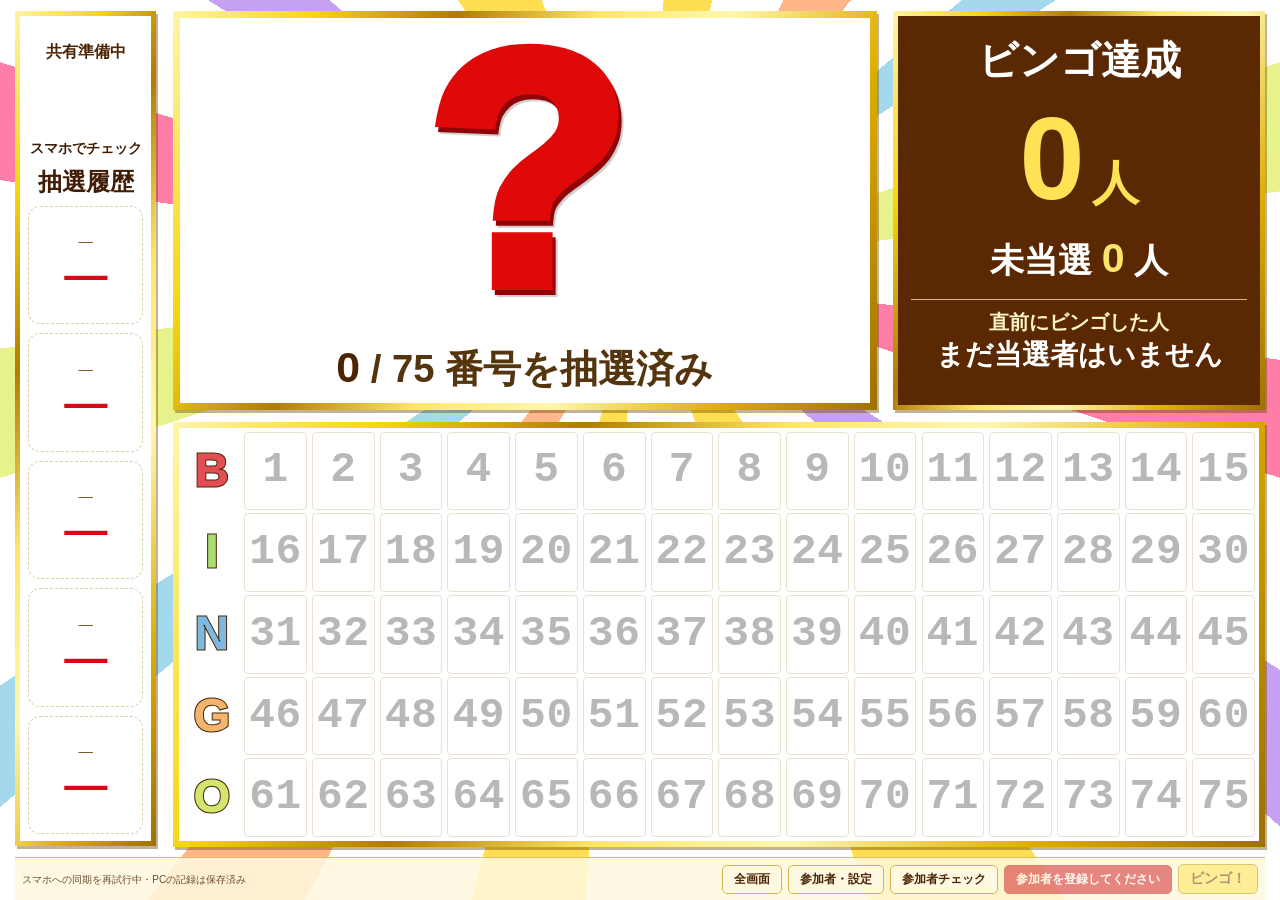
==== commit 2eb2a7e5: "Add files via upload" ====
--- a/index.html
+++ b/index.html
@@ -59,10 +59,10 @@
 <section class="board-frame gold-frame" aria-label="出た番号一覧"><div id="board" class="number-board" aria-label="1から75の番号一覧"></div></section>
 </main>
 <section id="peopleView" class="people-screen" hidden><div class="people-heading"><h2>参加者チェック</h2><p id="peopleSummary">当選 0 / 0人</p></div><p class="operator-help">ビンゴした方にチェックを入れて当選を確定します。直前の当選者はチェックを外して取り消せます。同時当選は主催者が順番を決めてください。</p><div id="peopleGrid" class="people-grid"></div></section>
-<footer class="operator-bar"><div class="operator-status"><span id="shareStatus" role="status">共有を準備中</span><span id="notice" role="status"></span></div><div class="operator-buttons"><button id="fullscreen">全画面</button><button id="openSettings">参加者・設定</button><button id="togglePeople" aria-pressed="false">参加者チェック</button><button id="draw" class="draw-button">番号を引く <kbd>Space</kbd></button><button id="bingo" class="bingo-button">ビンゴ！</button></div><a class="sound-credit" href="https://otologic.jp/free/se/lottery-drawing-bingo01.html" target="_blank" rel="noopener">効果音：OtoLogic（CC BY 4.0）</a></footer>
+<footer class="operator-bar"><div class="operator-status"><span id="shareStatus" role="status">共有を準備中</span><span id="notice" role="status"></span></div><div class="operator-buttons"><button id="fullscreen">全画面</button><button id="openSettings">参加者・設定</button><button id="togglePeople" aria-pressed="false">参加者チェック</button><button id="draw" class="draw-button">番号を引く <kbd>Space</kbd></button><button id="bingo" class="bingo-button">ビンゴ！</button></div></footer>
 </div>
 
-<dialog id="settingsDialog" class="settings-dialog gold-frame"><header class="dialog-heading"><h2>参加者・設定</h2><button id="closeSettings">閉じる</button></header><p class="settings-help">最大30人の名前を事前に登録できます。空欄は参加人数に含めません。ビンゴした方は参加者チェックで登録してください。</p><details><summary>名前をまとめて入力</summary><label for="bulkNames">1行1人、30人以内で貼り付け</label><textarea id="bulkNames" rows="5" placeholder="藤田&#10;田中&#10;佐藤"></textarea><button id="applyNames">名前を反映</button></details><div id="nameFields" class="name-fields"></div><p id="saveStatus" role="status">このブラウザーへ自動保存</p><div class="settings-columns"><section><h3>音・共有</h3><label class="check-label"><input id="sound" type="checkbox" checked> 効果音を鳴らす</label><label class="volume-label">音量 <input id="volume" type="range" min="0" max="100" value="75"></label><button id="testBell">「当選ベル02」を試聴</button><p id="bellStatus" class="settings-help" role="status">音源を準備しています</p><p class="settings-help">OtoLogic「当選ベル02-01（強）」を使用。音源を同梱しています。</p><label for="publicURL">QRの公開先URL（通常は空欄）</label><input id="publicURL" type="url" placeholder="https://ユーザー名.github.io/bingo/"><div class="button-row"><button id="copyLink">閲覧リンクをコピー</button><button id="retryShare">共有を再接続</button></div><p class="settings-help">司会者PCは開いたままにしてください。最新の抽選番号と当選状況を共有先へ保存します。スマホは約3秒ごとに最新情報を取得します。</p></section><section><h3>データ管理</h3><div class="button-row"><button id="exportData">データを保存</button><button id="importData">データを読み込む</button><input id="importFile" type="file" accept=".json,application/json" hidden></div><div class="button-row"><button id="undoDraw">直前の抽選を取り消す</button><button id="undoWinner">直前の当選を取り消す</button><button id="printCards">カード印刷</button></div><hr><button id="resetResults" class="danger">抽選・当選結果をリセット</button><small>参加者名・カードは残します。</small><button id="resetPeople" class="danger">参加者データをリセット</button><small>名前・当選記録を消去。番号・カードは残します。</small><button id="resetAll" class="danger">すべてリセット</button><small>参加者名・すべての結果を消去し、カードを作り直します。</small></section></div><p class="settings-help">ファイルを更新する前やPCを変更する前は、JSONのバックアップを保存してください。</p><p class="settings-help">効果音：<a href="https://otologic.jp/" target="_blank" rel="noopener">OtoLogic</a> ／ <a href="https://creativecommons.org/licenses/by/4.0/" target="_blank" rel="noopener">CC BY 4.0</a> ／ 当選ベル02-01（強）、音源の編集なし</p></dialog>
+<dialog id="settingsDialog" class="settings-dialog gold-frame"><header class="dialog-heading"><h2>参加者・設定</h2><button id="closeSettings">閉じる</button></header><p class="settings-help">最大30人の名前を事前に登録できます。空欄は参加人数に含めません。ビンゴした方は参加者チェックで登録してください。</p><details><summary>名前をまとめて入力</summary><label for="bulkNames">1行1人、30人以内で貼り付け</label><textarea id="bulkNames" rows="5" placeholder="藤田&#10;田中&#10;佐藤"></textarea><button id="applyNames">名前を反映</button></details><div id="nameFields" class="name-fields"></div><p id="saveStatus" role="status">このブラウザーへ自動保存</p><div class="settings-columns"><section><h3>音・共有</h3><label class="check-label"><input id="sound" type="checkbox" checked> 効果音を鳴らす</label><label class="volume-label">音量 <input id="volume" type="range" min="0" max="100" value="75"></label><button id="testBell">「当選ベル02」を試聴</button><p id="bellStatus" class="settings-help" role="status">音源を準備しています</p><p class="settings-help">OtoLogic「当選ベル02-01（強）」を使用。音源を同梱しています。</p><label for="publicURL">QRの公開先URL（通常は空欄）</label><input id="publicURL" type="url" placeholder="https://ユーザー名.github.io/bingo/"><div class="button-row"><button id="copyLink">閲覧リンクをコピー</button><button id="retryShare">共有を再接続</button></div><p class="settings-help">司会者PCは開いたままにしてください。最新の抽選番号と当選状況を共有先へ保存します。スマホは約3秒ごとに最新情報を取得します。</p></section><section><h3>データ管理</h3><div class="button-row"><button id="exportData">データを保存</button><button id="importData">データを読み込む</button><input id="importFile" type="file" accept=".json,application/json" hidden></div><div class="button-row"><button id="undoDraw">直前の抽選を取り消す</button><button id="undoWinner">直前の当選を取り消す</button><button id="printCards">カード印刷</button></div><hr><button id="resetResults" class="danger">抽選・当選結果をリセット</button><small>参加者名・カードは残します。</small><button id="resetPeople" class="danger">参加者データをリセット</button><small>名前・当選記録を消去。番号・カードは残します。</small><button id="resetAll" class="danger">すべてリセット</button><small>参加者名・すべての結果を消去し、カードを作り直します。</small></section></div><p class="settings-help">ファイルを更新する前やPCを変更する前は、JSONのバックアップを保存してください。</p></dialog>
 <dialog id="confirmDialog" class="confirm-dialog gold-frame"><form method="dialog"><h2 id="confirmTitle"></h2><p id="confirmText"></p><div class="button-row"><button value="cancel">キャンセル</button><button id="confirmOK" value="ok" class="draw-button">確定</button></div></form></dialog>
 <dialog id="qrDialog" class="qr-dialog gold-frame"><h2>スマホで読み取ってください</h2><div id="largeQR"></div><p><a id="viewerLink" target="_blank" rel="noopener" hidden>スマホ用ページを開く</a></p><p>番号・参加者名・当選状況を確認できます。</p><button id="closeQR">閉じる</button></dialog>
 <dialog id="celebration" class="celebration-dialog gold-frame"><p class="congratulations">CONGRATULATIONS!</p><strong class="bingo-heading">BINGO!</strong><h2 id="celebrationName"></h2><p id="celebrationPrize"></p><button id="closeCelebration">閉じる</button></dialog><canvas id="confetti" aria-hidden="true"></canvas><div id="printArea"></div><audio id="winnerBell" src="[data-uri]" preload="auto"></audio>
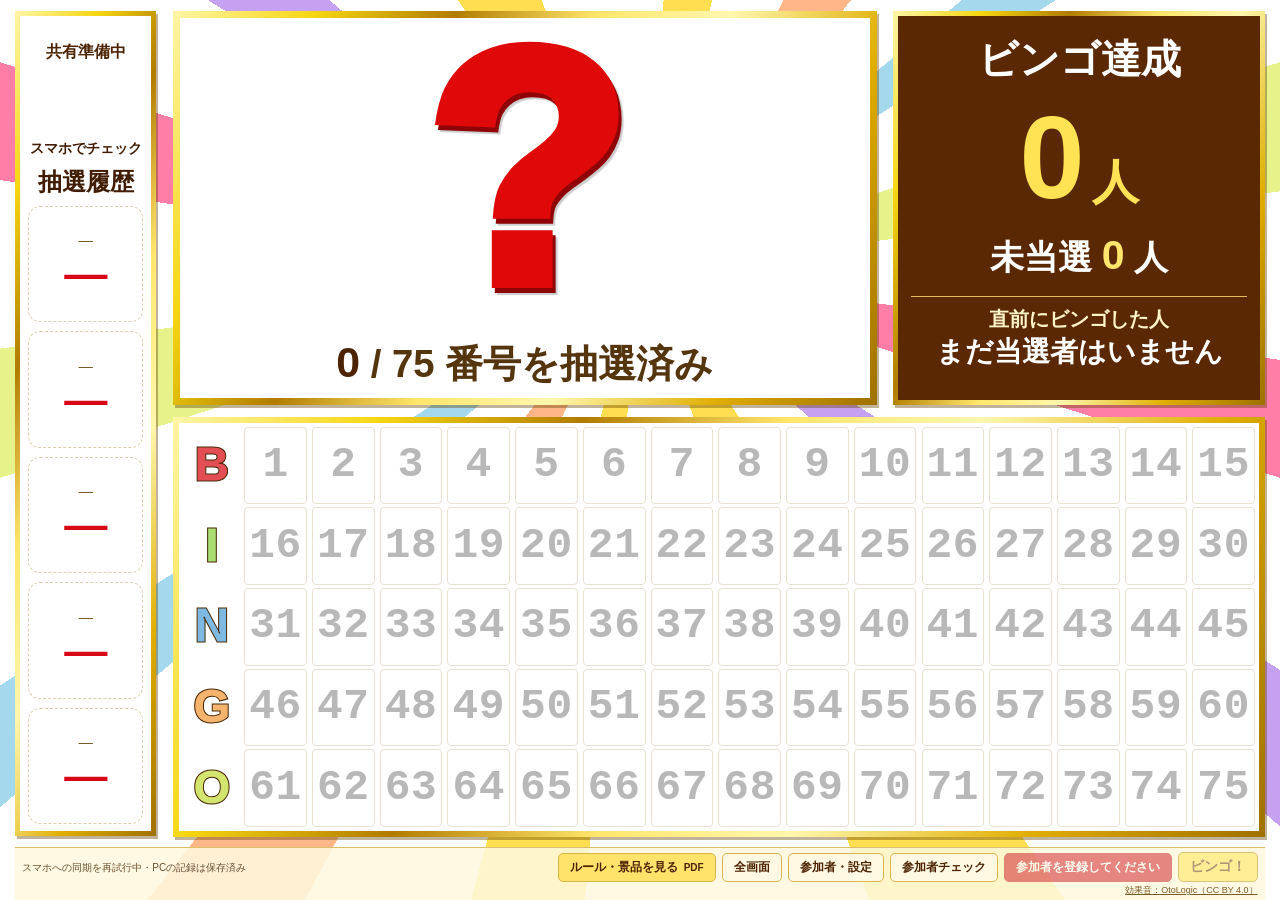
==== commit 267a63f7: "Add files via upload" ====
--- a/index.html
+++ b/index.html
@@ -48,6 +48,14 @@
 /* Up to 30 registered participants, three columns of ten. */
 @media(min-width:721px){.people-grid{grid-template-rows:repeat(10,minmax(0,1fr))}}
 
+
+/* Operator link to the same rules and prizes PDF as the mobile viewer. */
+.operator-resource-link{display:inline-flex;align-items:center;justify-content:center;gap:6px;padding:5px 11px;min-height:28px;border:1px solid #d9b64b;border-radius:5px;background:#ffe36b;color:var(--brown);font-size:12px;font-weight:800;line-height:normal;text-decoration:none;white-space:nowrap;touch-action:manipulation}
+.operator-resource-link:hover{background:#ffdb47}
+.operator-resource-link .pdf-label{font:700 10px Arial,sans-serif}
+@media(min-width:1800px){.operator-resource-link{font-size:14px}}
+@media(max-width:1100px){.operator-resource-link{font-size:11px;padding:4px 8px}}
+@media(max-width:720px){.operator-resource-link{min-height:32px;font-size:12px}}
 </style></head>
 <body>
 <div id="hostApp" hidden>
@@ -59,10 +67,10 @@
 <section class="board-frame gold-frame" aria-label="出た番号一覧"><div id="board" class="number-board" aria-label="1から75の番号一覧"></div></section>
 </main>
 <section id="peopleView" class="people-screen" hidden><div class="people-heading"><h2>参加者チェック</h2><p id="peopleSummary">当選 0 / 0人</p></div><p class="operator-help">ビンゴした方にチェックを入れて当選を確定します。直前の当選者はチェックを外して取り消せます。同時当選は主催者が順番を決めてください。</p><div id="peopleGrid" class="people-grid"></div></section>
-<footer class="operator-bar"><div class="operator-status"><span id="shareStatus" role="status">共有を準備中</span><span id="notice" role="status"></span></div><div class="operator-buttons"><button id="fullscreen">全画面</button><button id="openSettings">参加者・設定</button><button id="togglePeople" aria-pressed="false">参加者チェック</button><button id="draw" class="draw-button">番号を引く <kbd>Space</kbd></button><button id="bingo" class="bingo-button">ビンゴ！</button></div></footer>
+<footer class="operator-bar"><div class="operator-status"><span id="shareStatus" role="status">共有を準備中</span><span id="notice" role="status"></span></div><div class="operator-buttons"><a id="hostResourceLink" class="operator-resource-link" href="keihin.pdf?v=11" target="_blank" rel="noopener" aria-label="ルール・景品を見る（PDFを別タブで開きます）">ルール・景品を見る<span class="pdf-label">PDF</span></a><button id="fullscreen">全画面</button><button id="openSettings">参加者・設定</button><button id="togglePeople" aria-pressed="false">参加者チェック</button><button id="draw" class="draw-button">番号を引く <kbd>Space</kbd></button><button id="bingo" class="bingo-button">ビンゴ！</button></div><a class="sound-credit" href="https://otologic.jp/free/se/lottery-drawing-bingo01.html" target="_blank" rel="noopener">効果音：OtoLogic（CC BY 4.0）</a></footer>
 </div>
 
-<dialog id="settingsDialog" class="settings-dialog gold-frame"><header class="dialog-heading"><h2>参加者・設定</h2><button id="closeSettings">閉じる</button></header><p class="settings-help">最大30人の名前を事前に登録できます。空欄は参加人数に含めません。ビンゴした方は参加者チェックで登録してください。</p><details><summary>名前をまとめて入力</summary><label for="bulkNames">1行1人、30人以内で貼り付け</label><textarea id="bulkNames" rows="5" placeholder="藤田&#10;田中&#10;佐藤"></textarea><button id="applyNames">名前を反映</button></details><div id="nameFields" class="name-fields"></div><p id="saveStatus" role="status">このブラウザーへ自動保存</p><div class="settings-columns"><section><h3>音・共有</h3><label class="check-label"><input id="sound" type="checkbox" checked> 効果音を鳴らす</label><label class="volume-label">音量 <input id="volume" type="range" min="0" max="100" value="75"></label><button id="testBell">「当選ベル02」を試聴</button><p id="bellStatus" class="settings-help" role="status">音源を準備しています</p><p class="settings-help">OtoLogic「当選ベル02-01（強）」を使用。音源を同梱しています。</p><label for="publicURL">QRの公開先URL（通常は空欄）</label><input id="publicURL" type="url" placeholder="https://ユーザー名.github.io/bingo/"><div class="button-row"><button id="copyLink">閲覧リンクをコピー</button><button id="retryShare">共有を再接続</button></div><p class="settings-help">司会者PCは開いたままにしてください。最新の抽選番号と当選状況を共有先へ保存します。スマホは約3秒ごとに最新情報を取得します。</p></section><section><h3>データ管理</h3><div class="button-row"><button id="exportData">データを保存</button><button id="importData">データを読み込む</button><input id="importFile" type="file" accept=".json,application/json" hidden></div><div class="button-row"><button id="undoDraw">直前の抽選を取り消す</button><button id="undoWinner">直前の当選を取り消す</button><button id="printCards">カード印刷</button></div><hr><button id="resetResults" class="danger">抽選・当選結果をリセット</button><small>参加者名・カードは残します。</small><button id="resetPeople" class="danger">参加者データをリセット</button><small>名前・当選記録を消去。番号・カードは残します。</small><button id="resetAll" class="danger">すべてリセット</button><small>参加者名・すべての結果を消去し、カードを作り直します。</small></section></div><p class="settings-help">ファイルを更新する前やPCを変更する前は、JSONのバックアップを保存してください。</p></dialog>
+<dialog id="settingsDialog" class="settings-dialog gold-frame"><header class="dialog-heading"><h2>参加者・設定</h2><button id="closeSettings">閉じる</button></header><p class="settings-help">最大30人の名前を事前に登録できます。空欄は参加人数に含めません。ビンゴした方は参加者チェックで登録してください。</p><details><summary>名前をまとめて入力</summary><label for="bulkNames">1行1人、30人以内で貼り付け</label><textarea id="bulkNames" rows="5" placeholder="藤田&#10;田中&#10;佐藤"></textarea><button id="applyNames">名前を反映</button></details><div id="nameFields" class="name-fields"></div><p id="saveStatus" role="status">このブラウザーへ自動保存</p><div class="settings-columns"><section><h3>音・共有</h3><label class="check-label"><input id="sound" type="checkbox" checked> 効果音を鳴らす</label><label class="volume-label">音量 <input id="volume" type="range" min="0" max="100" value="75"></label><button id="testBell">「当選ベル02」を試聴</button><p id="bellStatus" class="settings-help" role="status">音源を準備しています</p><p class="settings-help">OtoLogic「当選ベル02-01（強）」を使用。音源を同梱しています。</p><label for="publicURL">QRの公開先URL（通常は空欄）</label><input id="publicURL" type="url" placeholder="https://ユーザー名.github.io/bingo/"><div class="button-row"><button id="copyLink">閲覧リンクをコピー</button><button id="retryShare">共有を再接続</button></div><p class="settings-help">司会者PCは開いたままにしてください。最新の抽選番号と当選状況を共有先へ保存します。スマホは約3秒ごとに最新情報を取得します。</p></section><section><h3>データ管理</h3><div class="button-row"><button id="exportData">データを保存</button><button id="importData">データを読み込む</button><input id="importFile" type="file" accept=".json,application/json" hidden></div><div class="button-row"><button id="undoDraw">直前の抽選を取り消す</button><button id="undoWinner">直前の当選を取り消す</button><button id="printCards">カード印刷</button></div><hr><button id="resetResults" class="danger">抽選・当選結果をリセット</button><small>参加者名・カードは残します。</small><button id="resetPeople" class="danger">参加者データをリセット</button><small>名前・当選記録を消去。番号・カードは残します。</small><button id="resetAll" class="danger">すべてリセット</button><small>参加者名・すべての結果を消去し、カードを作り直します。</small></section></div><p class="settings-help">ファイルを更新する前やPCを変更する前は、JSONのバックアップを保存してください。</p><p class="settings-help">効果音：<a href="https://otologic.jp/" target="_blank" rel="noopener">OtoLogic</a> ／ <a href="https://creativecommons.org/licenses/by/4.0/" target="_blank" rel="noopener">CC BY 4.0</a> ／ 当選ベル02-01（強）、音源の編集なし</p></dialog>
 <dialog id="confirmDialog" class="confirm-dialog gold-frame"><form method="dialog"><h2 id="confirmTitle"></h2><p id="confirmText"></p><div class="button-row"><button value="cancel">キャンセル</button><button id="confirmOK" value="ok" class="draw-button">確定</button></div></form></dialog>
 <dialog id="qrDialog" class="qr-dialog gold-frame"><h2>スマホで読み取ってください</h2><div id="largeQR"></div><p><a id="viewerLink" target="_blank" rel="noopener" hidden>スマホ用ページを開く</a></p><p>番号・参加者名・当選状況を確認できます。</p><button id="closeQR">閉じる</button></dialog>
 <dialog id="celebration" class="celebration-dialog gold-frame"><p class="congratulations">CONGRATULATIONS!</p><strong class="bingo-heading">BINGO!</strong><h2 id="celebrationName"></h2><p id="celebrationPrize"></p><button id="closeCelebration">閉じる</button></dialog><canvas id="confetti" aria-hidden="true"></canvas><div id="printArea"></div><audio id="winnerBell" src="[data-uri]" preload="auto"></audio>
